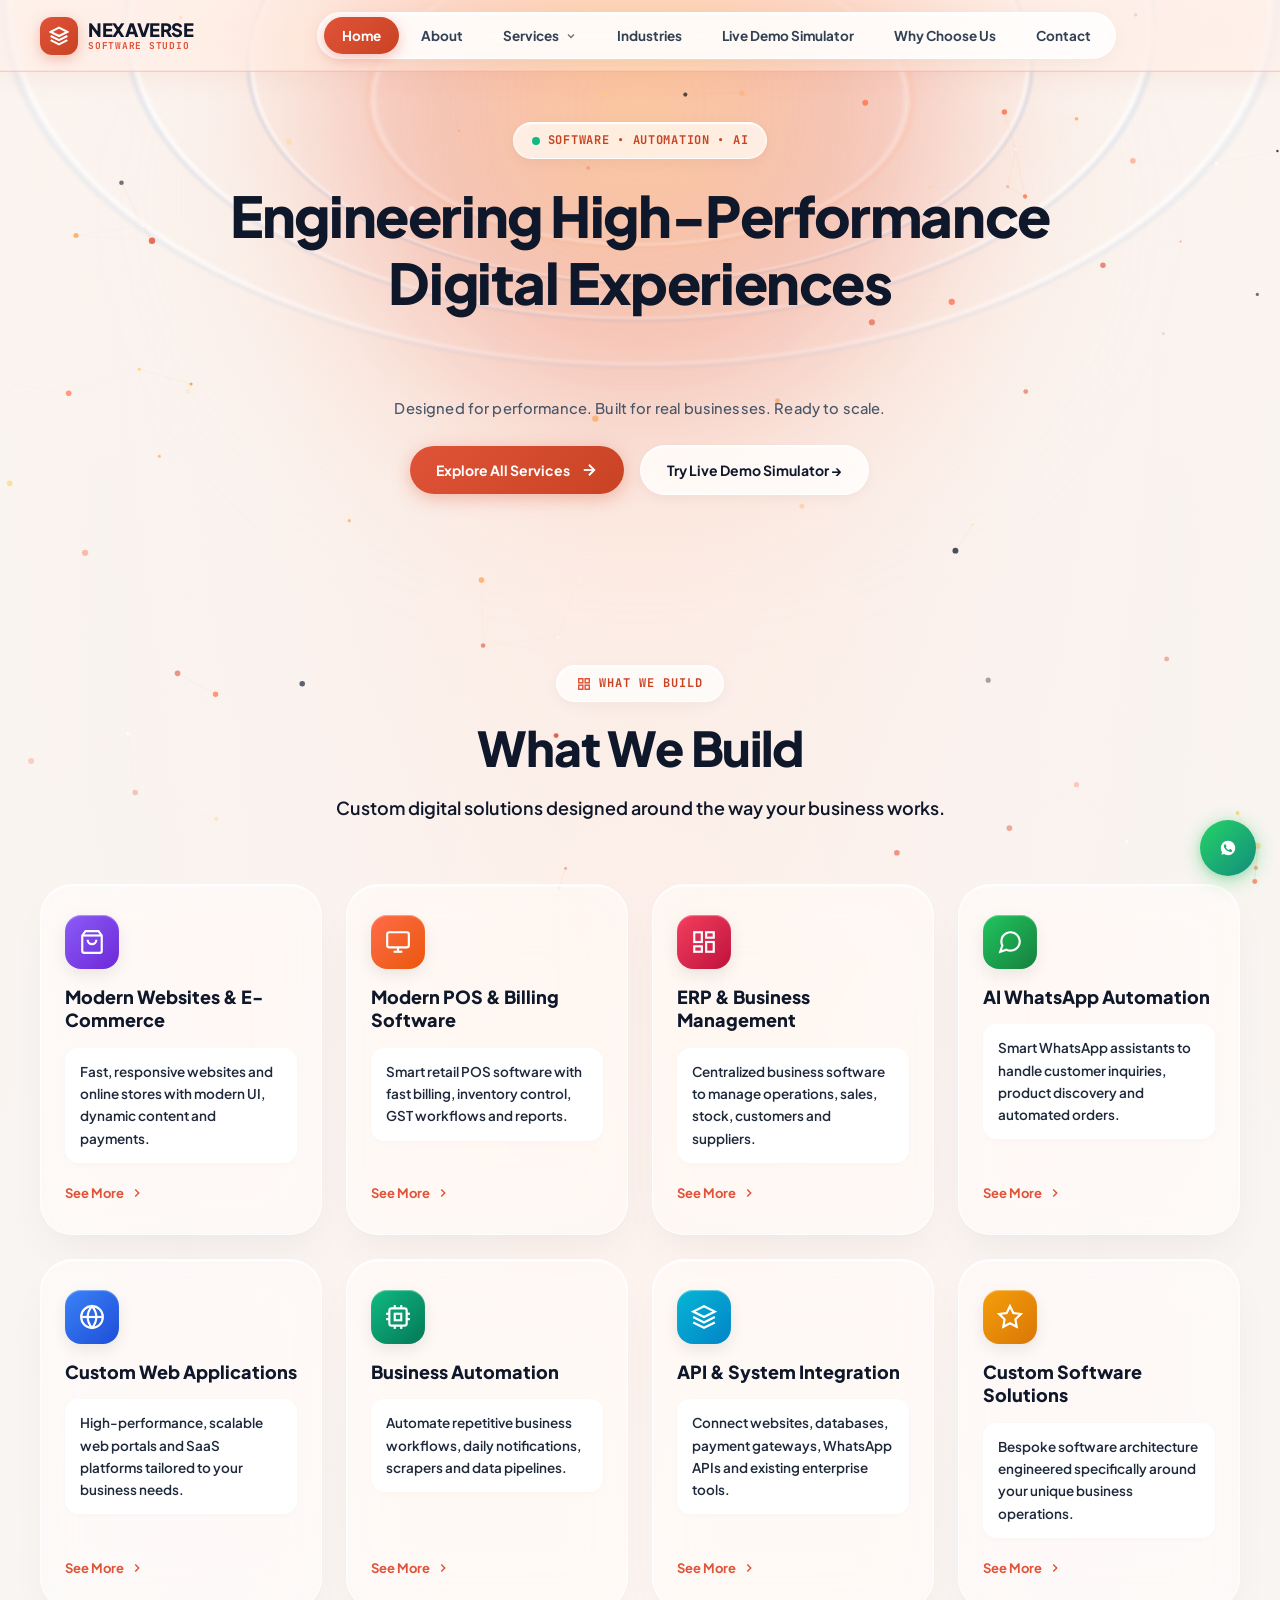
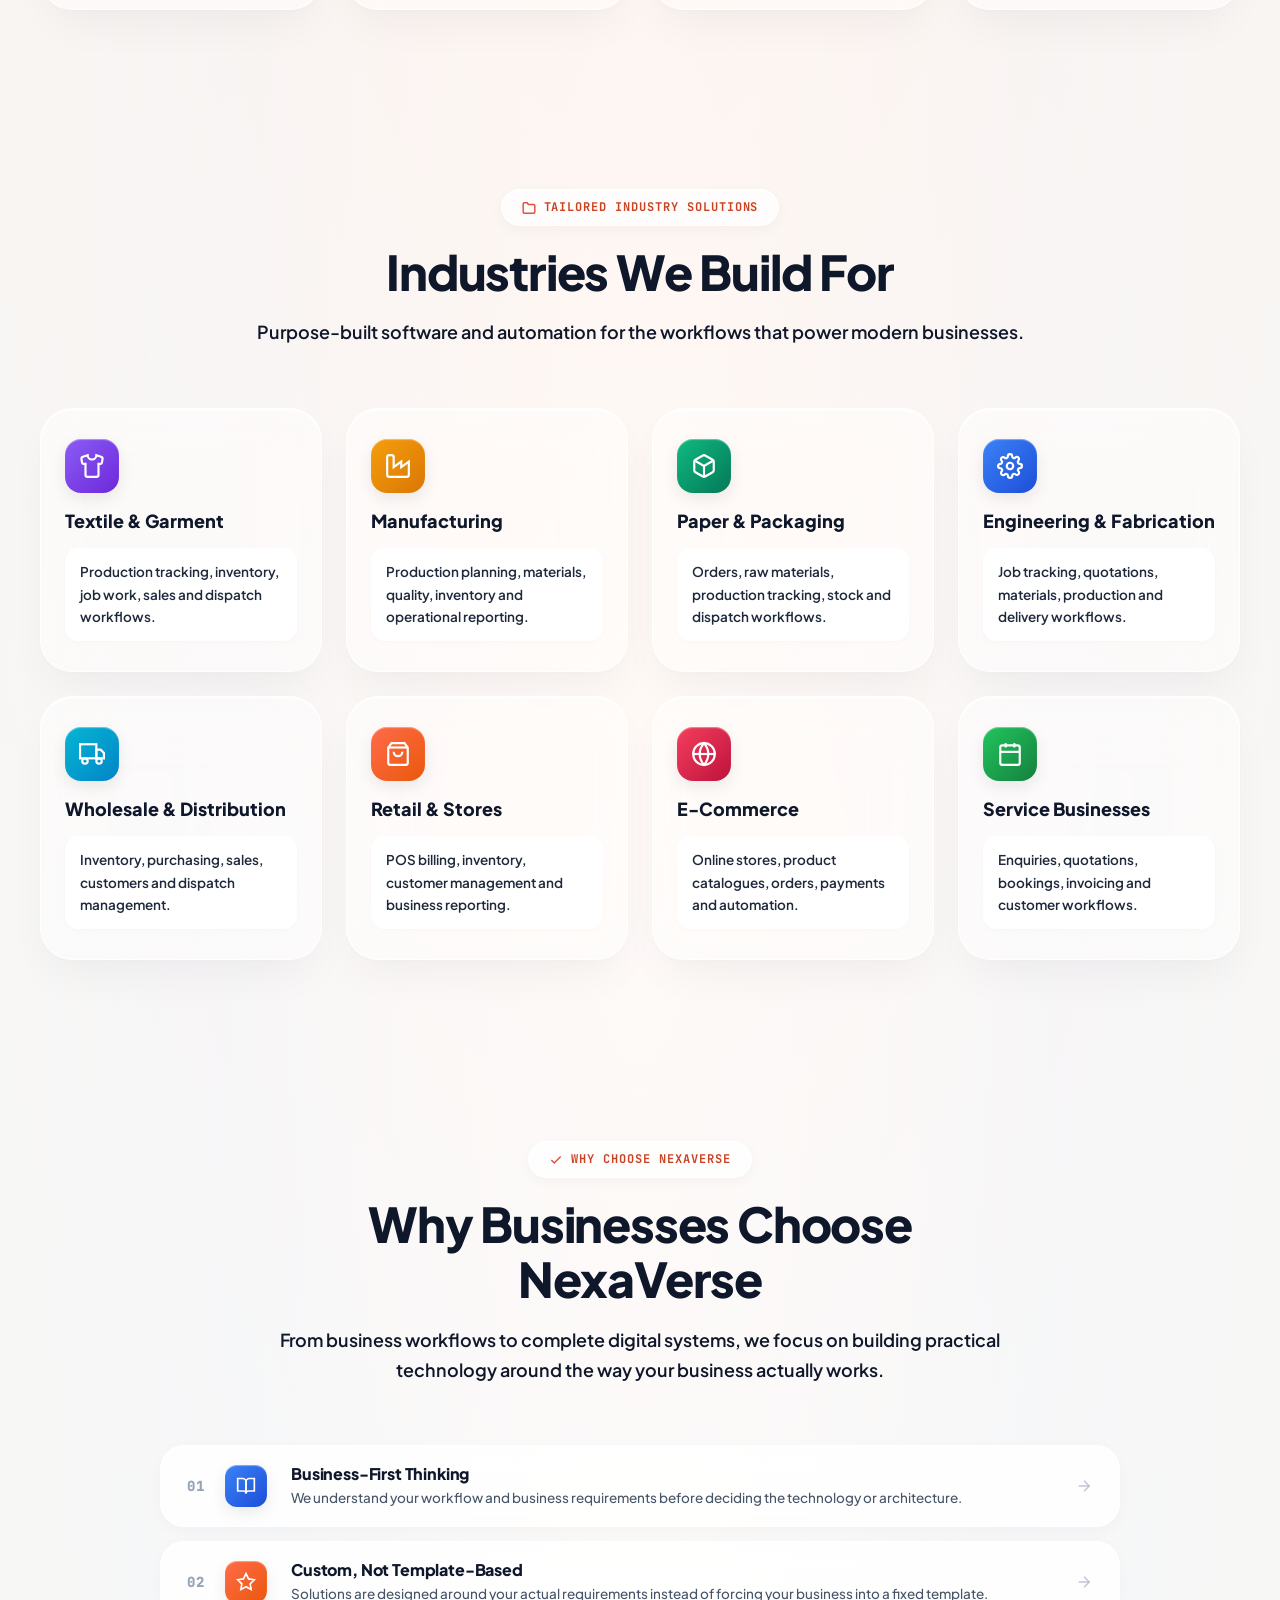
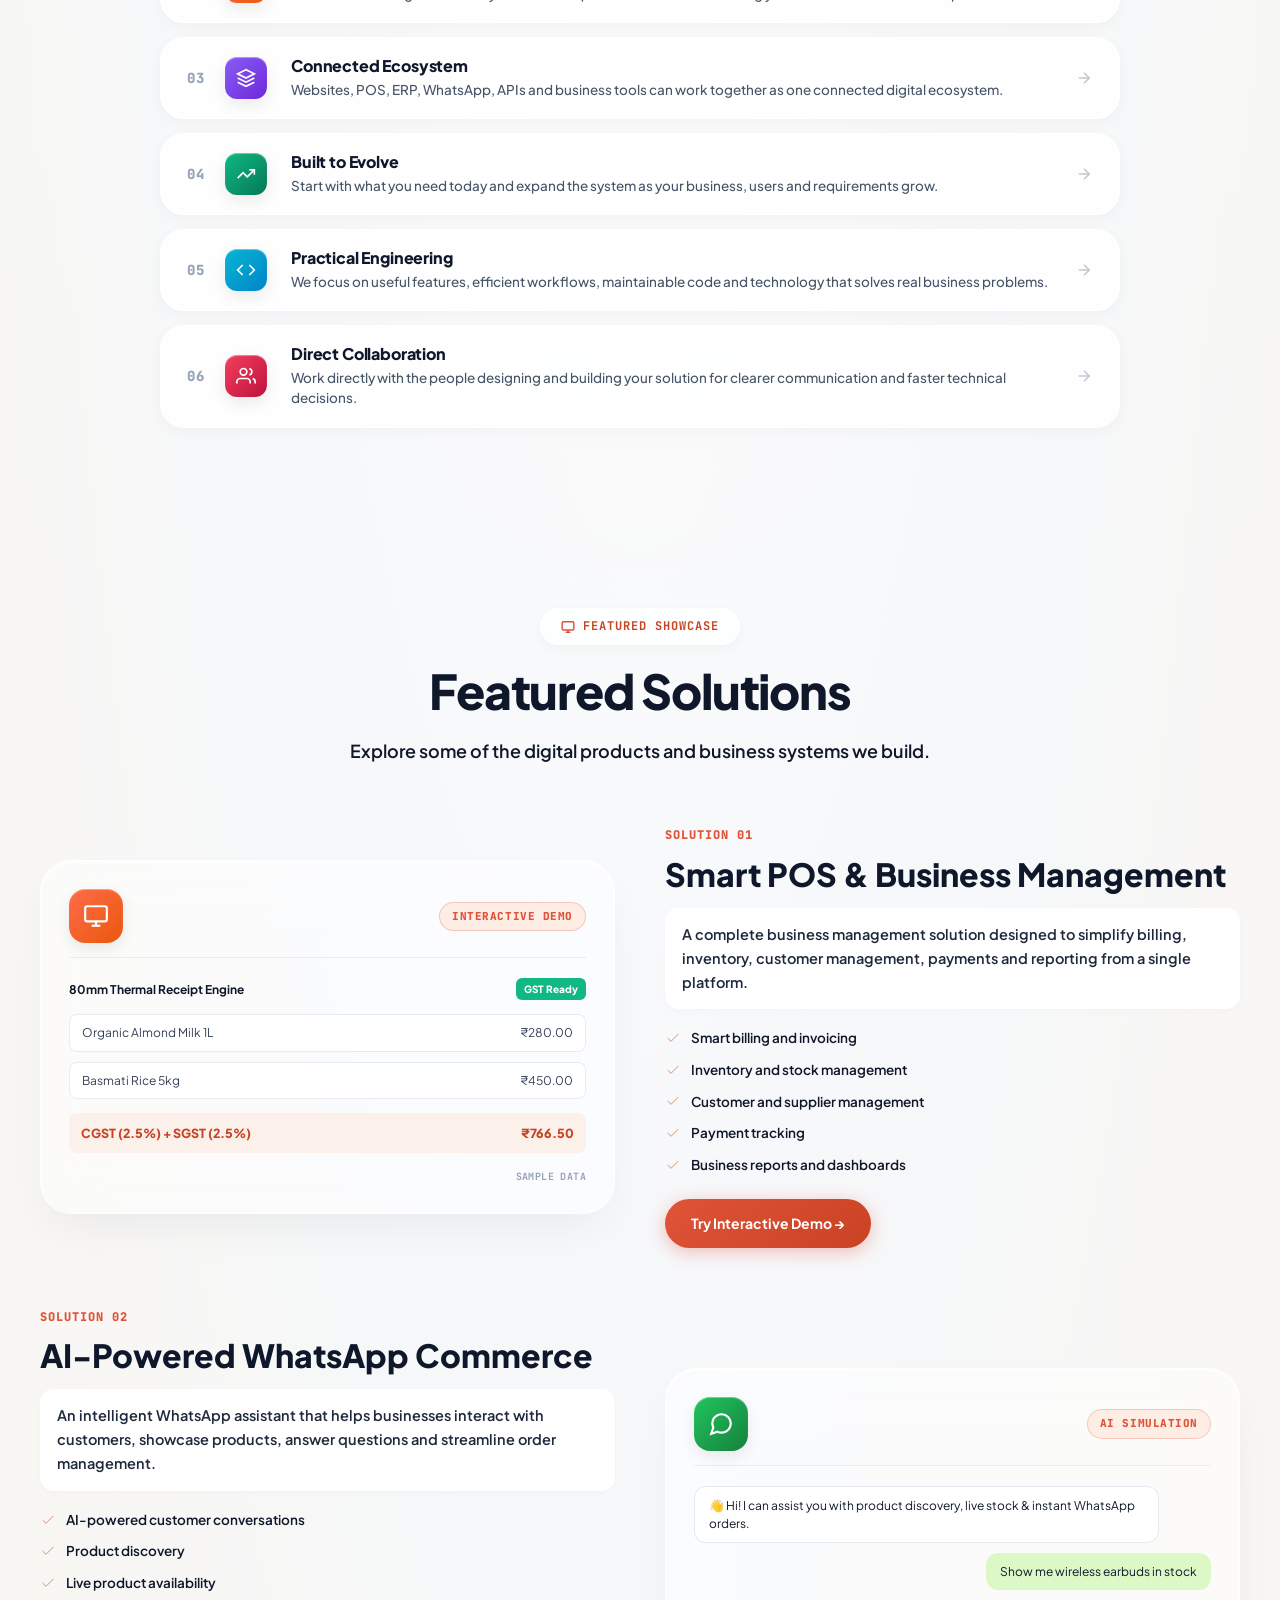
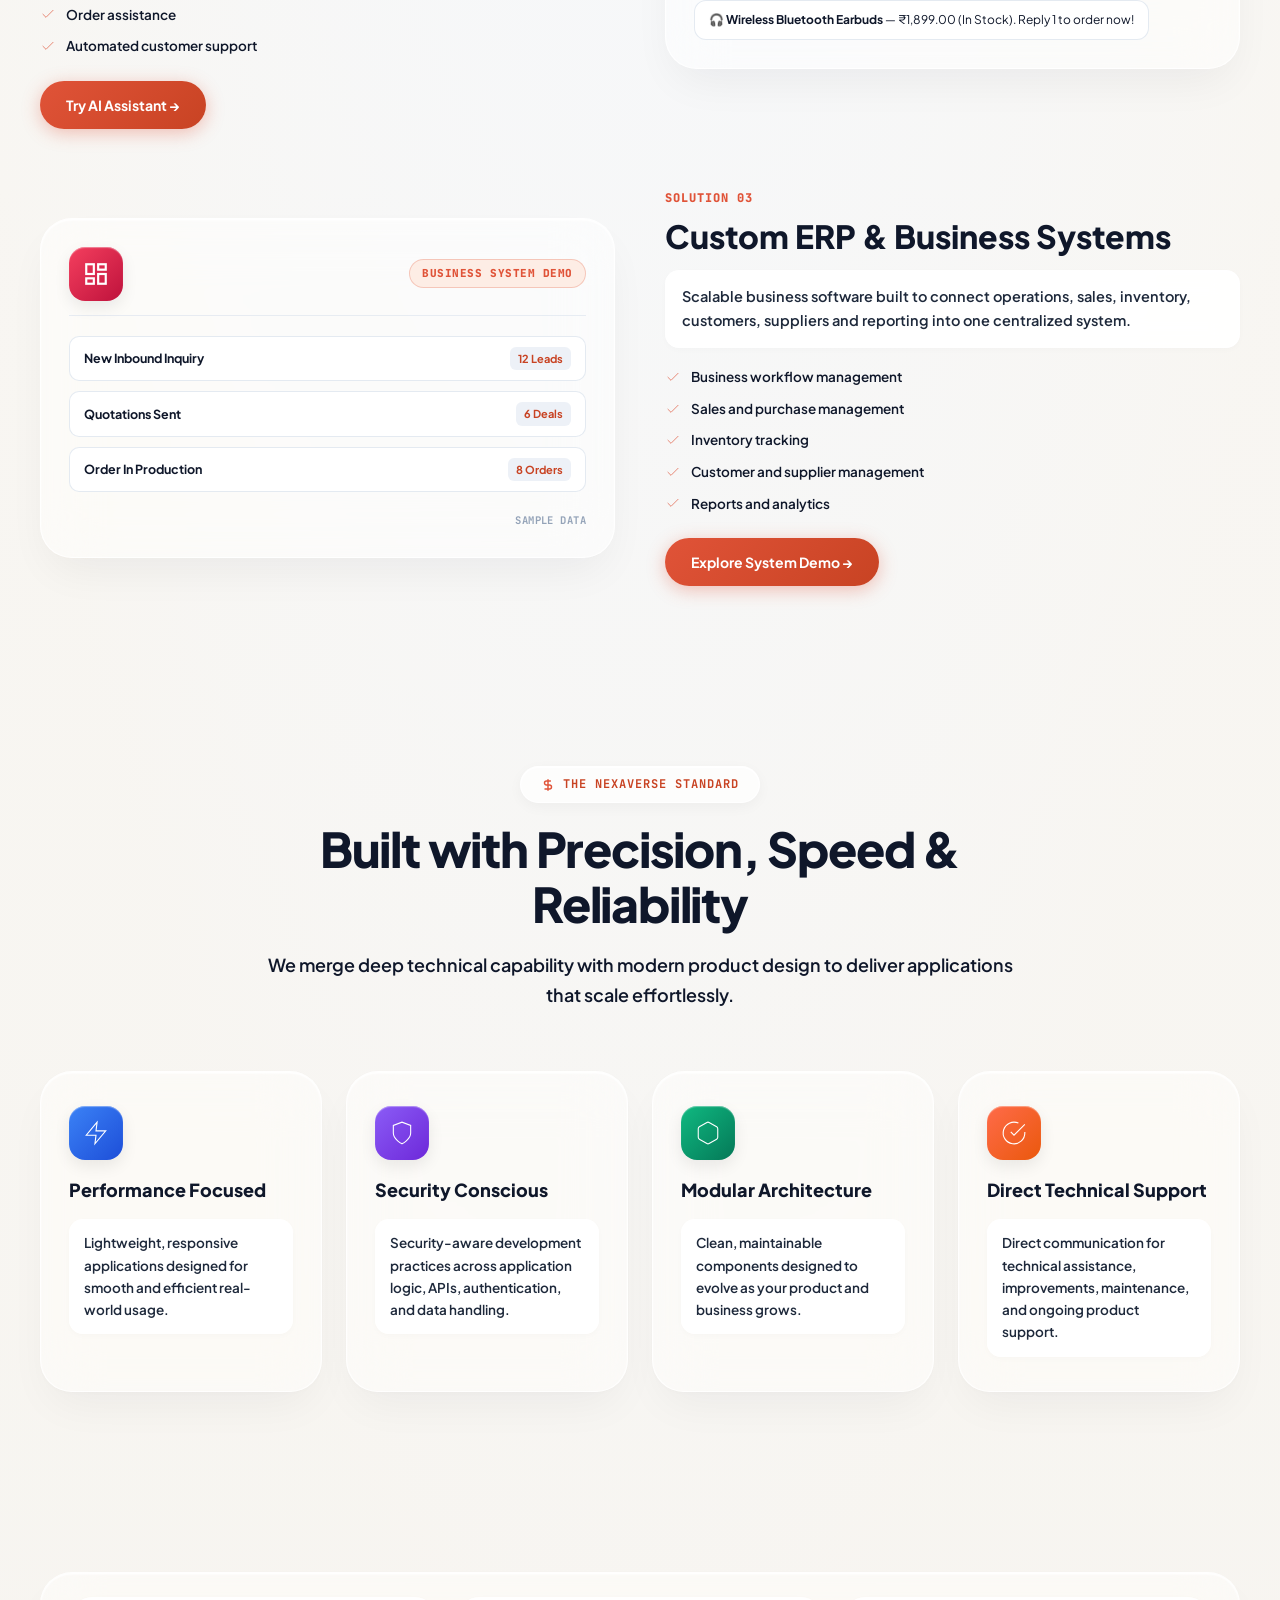
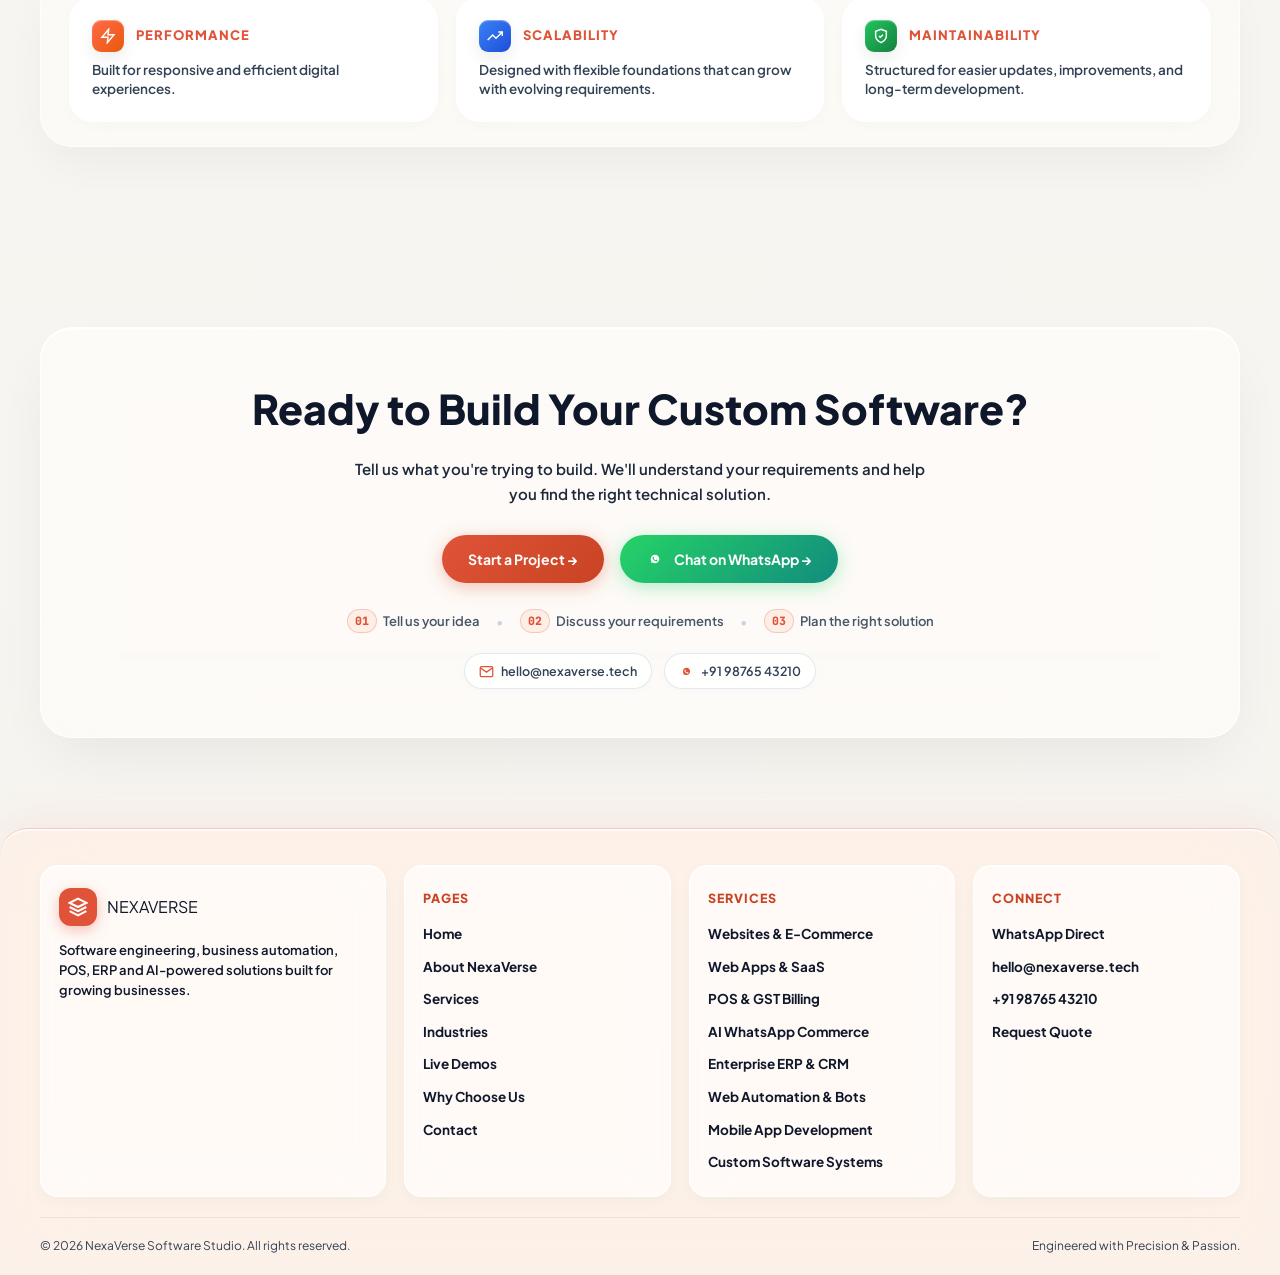
==== index.html @ 840179e8 "feat: update hero headline to static Engineering High-Performance Digital Experiences with rotating " ====
<!DOCTYPE html>
<html lang="en">
<head>
  <meta charset="UTF-8">
  <meta name="viewport" content="width=device-width, initial-scale=1.0, shrink-to-fit=no">
  <meta name="mobile-web-app-capable" content="yes">
  <meta name="apple-mobile-web-app-capable" content="yes">
  <meta name="theme-color" content="#FFF6F0">
  <title>NexaVerse Software Studio | Engineering Digital Experiences That Move Businesses Forward</title>
  <meta name="description" content="NexaVerse Software Studio builds high-performance modern websites, web applications, POS billing systems, e-commerce platforms, and intelligent business automations.">
  
  <!-- CSS Stylesheets -->
  <link rel="stylesheet" href="css/design-tokens.css">
  <link rel="stylesheet" href="css/style.css">
  <link rel="stylesheet" href="css/responsive.css">
  
  <link rel="preconnect" href="https://fonts.googleapis.com">
  <link rel="preconnect" href="https://fonts.gstatic.com" crossorigin>
</head>
<body>

  <!-- Ambient Horizon Orbit Rings & 3D Glowing Background -->
  <div class="site-bg-ambient" aria-hidden="true">
    <div class="bg-studio-rings"></div>
    <div class="bg-neural-glow-1"></div>
  </div>
  <canvas id="bg-canvas"></canvas>

  <!-- Navigation Bar -->
  <nav class="navbar" id="navbar">
    <div class="container navbar-container">
      <a href="index.html" class="brand-logo">
        <div class="logo-icon">
          <svg viewBox="0 0 24 24" fill="none" stroke="currentColor" stroke-width="2.5">
            <polygon points="12 2 2 7 12 12 22 7 12 2"></polygon>
            <polyline points="2 17 12 22 22 17"></polyline>
            <polyline points="2 12 12 17 22 12"></polyline>
          </svg>
        </div>
        <div class="brand-text-block">
          <span class="brand-name">NEXAVERSE</span>
          <span class="brand-tag">SOFTWARE STUDIO</span>
        </div>
      </a>

      <ul class="nav-menu" id="nav-menu">
        <li><a href="index.html" class="nav-link active">Home</a></li>
        <li><a href="about.html" class="nav-link">About</a></li>
        <li class="nav-item-dropdown">
          <a href="services.html" class="nav-link dropdown-toggle" id="servicesDropdown" aria-haspopup="true" aria-expanded="false">
            <span>Services</span>
            <svg class="dropdown-chevron" viewBox="0 0 24 24" fill="none" stroke="currentColor">
              <polyline points="6 9 12 15 18 9"></polyline>
            </svg>
          </a>
          <div class="nav-dropdown-menu" aria-labelledby="servicesDropdown">
            <div class="dropdown-menu-header">
              <span class="dropdown-header-title">
                <svg viewBox="0 0 24 24" fill="none" stroke="currentColor" stroke-width="2.5"><polygon points="12 2 15.09 8.26 22 9.27 17 14.14 18.18 21.02 12 17.77 5.82 21.02 7 14.14 2 9.27 8.91 8.26 12 2"></polygon></svg>
                Our Services &amp; Solutions
              </span>
              <a href="services.html" class="dropdown-view-all">View All &rarr;</a>
            </div>
            <div class="dropdown-grid">
              <a href="services.html#service-websites" class="dropdown-item">
                <div class="app-icon-squircle-sm app-icon-blue">
                  <svg viewBox="0 0 24 24" fill="none" stroke="currentColor"><circle cx="12" cy="12" r="10"/><line x1="2" y1="12" x2="22" y2="12"/><path d="M12 2a15.3 15.3 0 0 1 4 10 15.3 15.3 0 0 1-4 10 15.3 15.3 0 0 1-4-10 15.3 15.3 0 0 1 4-10z"/></svg>
                </div>
                <div class="dropdown-item-info">
                  <div class="dropdown-item-title">Websites &amp; E-Commerce</div>
                  <p class="dropdown-item-desc">High-speed websites &amp; online stores</p>
                </div>
              </a>

              <a href="services.html#service-saas" class="dropdown-item">
                <div class="app-icon-squircle-sm app-icon-purple">
                  <svg viewBox="0 0 24 24" fill="none" stroke="currentColor"><rect x="3" y="3" width="18" height="18" rx="2"/><path d="M3 9h18"/><path d="M9 21V9"/></svg>
                </div>
                <div class="dropdown-item-info">
                  <div class="dropdown-item-title">Web Apps &amp; SaaS</div>
                  <p class="dropdown-item-desc">Custom web portals &amp; dashboards</p>
                </div>
              </a>

              <a href="services.html#service-pos" class="dropdown-item">
                <div class="app-icon-squircle-sm app-icon-orange">
                  <svg viewBox="0 0 24 24" fill="none" stroke="currentColor"><rect x="2" y="3" width="20" height="14" rx="2"/><line x1="8" y1="21" x2="16" y2="21"/><line x1="12" y1="17" x2="12" y2="21"/></svg>
                </div>
                <div class="dropdown-item-info">
                  <div class="dropdown-item-title">POS &amp; GST Billing</div>
                  <p class="dropdown-item-desc">Retail POS, inventory &amp; billing engine</p>
                </div>
              </a>

              <a href="services.html#service-whatsapp" class="dropdown-item">
                <div class="app-icon-squircle-sm app-icon-green">
                  <svg viewBox="0 0 24 24" fill="none" stroke="currentColor" stroke-width="2"><path d="M21 11.5a8.38 8.38 0 0 1-.9 3.8 8.5 8.5 0 0 1-7.6 4.7 8.38 8.38 0 0 1-3.8-.9L3 21l1.9-5.7a8.38 8.38 0 0 1-.9-3.8 8.5 8.5 0 0 1 4.7-7.6 8.38 8.38 0 0 1 3.8-.9h.5a8.48 8.48 0 0 1 8 8v.5z"/></svg>
                </div>
                <div class="dropdown-item-info">
                  <div class="dropdown-item-title">AI WhatsApp Commerce</div>
                  <p class="dropdown-item-desc">Smart conversational sales &amp; AI support</p>
                </div>
              </a>

              <a href="services.html#service-erp" class="dropdown-item">
                <div class="app-icon-squircle-sm app-icon-rose">
                  <svg viewBox="0 0 24 24" fill="none" stroke="currentColor"><rect x="3" y="3" width="7" height="9"/><rect x="14" y="3" width="7" height="5"/><rect x="14" y="12" width="7" height="9"/><rect x="3" y="16" width="7" height="5"/></svg>
                </div>
                <div class="dropdown-item-info">
                  <div class="dropdown-item-title">Enterprise ERP &amp; CRM</div>
                  <p class="dropdown-item-desc">Centralized business management suites</p>
                </div>
              </a>

              <a href="services.html#service-automation" class="dropdown-item">
                <div class="app-icon-squircle-sm app-icon-emerald">
                  <svg viewBox="0 0 24 24" fill="none" stroke="currentColor"><rect x="4" y="4" width="16" height="16" rx="2"/><rect x="9" y="9" width="6" height="6"/><line x1="9" y1="1" x2="9" y2="4"/><line x1="15" y1="1" x2="15" y2="4"/><line x1="9" y1="20" x2="9" y2="23"/><line x1="15" y1="20" x2="15" y2="23"/><line x1="20" y1="9" x2="23" y2="9"/><line x1="20" y1="14" x2="23" y2="14"/><line x1="1" y1="9" x2="4" y2="9"/><line x1="1" y1="14" x2="4" y2="14"/></svg>
                </div>
                <div class="dropdown-item-info">
                  <div class="dropdown-item-title">Web Automation &amp; Bots</div>
                  <p class="dropdown-item-desc">Lead scrapers &amp; automated data pipelines</p>
                </div>
              </a>

              <a href="services.html#service-mobile" class="dropdown-item">
                <div class="app-icon-squircle-sm app-icon-cyan">
                  <svg viewBox="0 0 24 24" fill="none" stroke="currentColor"><rect x="5" y="2" width="14" height="20" rx="2" ry="2"/><line x1="12" y1="18" x2="12.01" y2="18"/></svg>
                </div>
                <div class="dropdown-item-info">
                  <div class="dropdown-item-title">Mobile App Development</div>
                  <p class="dropdown-item-desc">Native Android &amp; iOS cross-platform apps</p>
                </div>
              </a>

              <a href="services.html#service-custom-software-systems" class="dropdown-item">
                <div class="app-icon-squircle-sm app-icon-amber">
                  <svg viewBox="0 0 24 24" fill="none" stroke="currentColor"><polygon points="12 2 15.09 8.26 22 9.27 17 14.14 18.18 21.02 12 17.77 5.82 21.02 7 14.14 2 9.27 8.91 8.26 12 2"/></svg>
                </div>
                <div class="dropdown-item-info">
                  <div class="dropdown-item-title">Custom Software Systems</div>
                  <p class="dropdown-item-desc">Tailored architecture for unique workflows</p>
                </div>
              </a>
            </div>
            <div class="dropdown-menu-footer">
              <a href="contact.html" class="dropdown-footer-cta">
                <span>Looking for a custom solution?</span>
                <strong>Talk to Developer &rarr;</strong>
              </a>
            </div>
          </div>
        </li>
        <li><a href="industries.html" class="nav-link">Industries</a></li>
        <li><a href="simulators.html" class="nav-link">Live Demo Simulator</a></li>
        <li><a href="why-us.html" class="nav-link">Why Choose Us</a></li>
        <li><a href="contact.html" class="nav-link">Contact</a></li>
      </ul>

      <div class="nav-actions">
        <button class="nav-toggle" id="nav-toggle" aria-label="Toggle navigation">
          <svg width="24" height="24" viewBox="0 0 24 24" fill="none" stroke="currentColor" stroke-width="2">
            <line x1="3" y1="12" x2="21" y2="12"></line>
            <line x1="3" y1="6" x2="21" y2="6"></line>
            <line x1="3" y1="18" x2="21" y2="18"></line>
          </svg>
        </button>
      </div>
    </div>
  </nav>

  <!-- Hero Section (Home Overview) -->
  <header class="hero-section">
    <div class="container">
      <div class="hero-grid">
        <div class="hero-content">
          <div class="hero-badge">
            <span class="badge-pulse-dot"></span>
            <span>SOFTWARE • AUTOMATION • AI</span>
          </div>

          <h1 class="hero-title">
            Engineering High-Performance<br class="desktop-br"> Digital Experiences
          </h1>

          <div class="hero-rotating-wrapper" aria-live="polite">
            <span class="hero-rotating-phrase is-visible" id="hero-rotating-text">AI-Powered Automation</span>
          </div>

          <p class="hero-subtext">
            Designed for performance. Built for real businesses. Ready to scale.
          </p>

          <div class="hero-actions">
            <a href="services.html" class="btn btn-primary">
              Explore All Services
              <svg width="18" height="18" viewBox="0 0 24 24" fill="none" stroke="currentColor" stroke-width="2.5">
                <line x1="5" y1="12" x2="19" y2="12"></line>
                <polyline points="12 5 19 12 12 19"></polyline>
              </svg>
            </a>
            <a href="simulators.html" class="btn btn-secondary">
              Try Live Demo Simulator &rarr;
            </a>
          </div>
        </div>
      </div>
    </div>
  </header>

  <!-- What We Build Section -->
  <section class="section section-alt" id="what-we-build">
    <div class="container">
      <div class="section-header">
        <div class="section-badge">
          <svg width="14" height="14" viewBox="0 0 24 24" fill="none" stroke="currentColor" stroke-width="2.5"><rect x="3" y="3" width="7" height="7"></rect><rect x="14" y="3" width="7" height="7"></rect><rect x="14" y="14" width="7" height="7"></rect><rect x="3" y="14" width="7" height="7"></rect></svg>
          <span>WHAT WE BUILD</span>
        </div>
        <h2 class="section-title">What We Build</h2>
        <p class="section-subtitle">Custom digital solutions designed around the way your business works.</p>
      </div>

      <div class="what-we-build-grid" id="what-we-build-grid">
        <!-- Card 1: Modern Websites & E-Commerce -->
        <a href="services.html#service-websites" class="what-we-build-card tilt-card">
          <div class="app-icon-squircle app-icon-purple">
            <svg viewBox="0 0 24 24" fill="none" stroke="currentColor" stroke-width="2"><path d="M6 2L3 6v14a2 2 0 0 0 2 2h14a2 2 0 0 0 2-2V6l-3-4z"/><line x1="3" y1="6" x2="21" y2="6"/><path d="M16 10a4 4 0 0 1-8 0"/></svg>
          </div>
          <h3>Modern Websites & E-Commerce</h3>
          <p>Fast, responsive websites and online stores with modern UI, dynamic content and payments.</p>
          <div class="card-see-more">
            <span>See More</span>
            <svg width="14" height="14" viewBox="0 0 24 24" fill="none" stroke="currentColor" stroke-width="2.5"><polyline points="9 18 15 12 9 6"></polyline></svg>
          </div>
        </a>

        <!-- Card 2: Modern POS & Billing Software -->
        <a href="services.html#service-pos" class="what-we-build-card tilt-card">
          <div class="app-icon-squircle app-icon-orange">
            <svg viewBox="0 0 24 24" fill="none" stroke="currentColor" stroke-width="2"><rect x="2" y="3" width="20" height="14" rx="2"/><line x1="8" y1="21" x2="16" y2="21"/><line x1="12" y1="17" x2="12" y2="21"/></svg>
          </div>
          <h3>Modern POS & Billing Software</h3>
          <p>Smart retail POS software with fast billing, inventory control, GST workflows and reports.</p>
          <div class="card-see-more">
            <span>See More</span>
            <svg width="14" height="14" viewBox="0 0 24 24" fill="none" stroke="currentColor" stroke-width="2.5"><polyline points="9 18 15 12 9 6"></polyline></svg>
          </div>
        </a>

        <!-- Card 3: ERP & Business Management -->
        <a href="services.html#service-erp" class="what-we-build-card tilt-card">
          <div class="app-icon-squircle app-icon-rose">
            <svg viewBox="0 0 24 24" fill="none" stroke="currentColor" stroke-width="2"><rect x="3" y="3" width="7" height="9"/><rect x="14" y="3" width="7" height="5"/><rect x="14" y="12" width="7" height="9"/><rect x="3" y="16" width="7" height="5"/></svg>
          </div>
          <h3>ERP & Business Management</h3>
          <p>Centralized business software to manage operations, sales, stock, customers and suppliers.</p>
          <div class="card-see-more">
            <span>See More</span>
            <svg width="14" height="14" viewBox="0 0 24 24" fill="none" stroke="currentColor" stroke-width="2.5"><polyline points="9 18 15 12 9 6"></polyline></svg>
          </div>
        </a>

        <!-- Card 4: AI WhatsApp Automation -->
        <a href="services.html#service-whatsapp" class="what-we-build-card tilt-card">
          <div class="app-icon-squircle app-icon-green">
            <svg viewBox="0 0 24 24" fill="none" stroke="currentColor" stroke-width="2"><path d="M21 11.5a8.38 8.38 0 0 1-.9 3.8 8.5 8.5 0 0 1-7.6 4.7 8.38 8.38 0 0 1-3.8-.9L3 21l1.9-5.7a8.38 8.38 0 0 1-.9-3.8 8.5 8.5 0 0 1 4.7-7.6 8.38 8.38 0 0 1 3.8-.9h.5a8.48 8.48 0 0 1 8 8v.5z"/></svg>
          </div>
          <h3>AI WhatsApp Automation</h3>
          <p>Smart WhatsApp assistants to handle customer inquiries, product discovery and automated orders.</p>
          <div class="card-see-more">
            <span>See More</span>
            <svg width="14" height="14" viewBox="0 0 24 24" fill="none" stroke="currentColor" stroke-width="2.5"><polyline points="9 18 15 12 9 6"></polyline></svg>
          </div>
        </a>

        <!-- Card 5: Custom Web Applications -->
        <a href="services.html#service-saas" class="what-we-build-card tilt-card">
          <div class="app-icon-squircle app-icon-blue">
            <svg viewBox="0 0 24 24" fill="none" stroke="currentColor" stroke-width="2"><circle cx="12" cy="12" r="10"/><line x1="2" y1="12" x2="22" y2="12"/><path d="M12 2a15.3 15.3 0 0 1 4 10 15.3 15.3 0 0 1-4 10 15.3 15.3 0 0 1-4-10 15.3 15.3 0 0 1 4-10z"/></svg>
          </div>
          <h3>Custom Web Applications</h3>
          <p>High-performance, scalable web portals and SaaS platforms tailored to your business needs.</p>
          <div class="card-see-more">
            <span>See More</span>
            <svg width="14" height="14" viewBox="0 0 24 24" fill="none" stroke="currentColor" stroke-width="2.5"><polyline points="9 18 15 12 9 6"></polyline></svg>
          </div>
        </a>

        <!-- Card 6: Business Automation -->
        <a href="services.html#service-automation" class="what-we-build-card tilt-card">
          <div class="app-icon-squircle app-icon-emerald">
            <svg viewBox="0 0 24 24" fill="none" stroke="currentColor" stroke-width="2"><rect x="4" y="4" width="16" height="16" rx="2"/><rect x="9" y="9" width="6" height="6"/><line x1="9" y1="1" x2="9" y2="4"/><line x1="15" y1="1" x2="15" y2="4"/><line x1="9" y1="20" x2="9" y2="23"/><line x1="15" y1="20" x2="15" y2="23"/><line x1="20" y1="9" x2="23" y2="9"/><line x1="20" y1="14" x2="23" y2="14"/><line x1="1" y1="9" x2="4" y2="9"/><line x1="1" y1="14" x2="4" y2="14"/></svg>
          </div>
          <h3>Business Automation</h3>
          <p>Automate repetitive business workflows, daily notifications, scrapers and data pipelines.</p>
          <div class="card-see-more">
            <span>See More</span>
            <svg width="14" height="14" viewBox="0 0 24 24" fill="none" stroke="currentColor" stroke-width="2.5"><polyline points="9 18 15 12 9 6"></polyline></svg>
          </div>
        </a>

        <!-- Card 7: API & System Integration -->
        <a href="services.html#service-integrations" class="what-we-build-card tilt-card">
          <div class="app-icon-squircle app-icon-cyan">
            <svg viewBox="0 0 24 24" fill="none" stroke="currentColor" stroke-width="2"><polygon points="12 2 2 7 12 12 22 7 12 2"/><polyline points="2 17 12 22 22 17"/><polyline points="2 12 12 17 22 12"/></svg>
          </div>
          <h3>API & System Integration</h3>
          <p>Connect websites, databases, payment gateways, WhatsApp APIs and existing enterprise tools.</p>
          <div class="card-see-more">
            <span>See More</span>
            <svg width="14" height="14" viewBox="0 0 24 24" fill="none" stroke="currentColor" stroke-width="2.5"><polyline points="9 18 15 12 9 6"></polyline></svg>
          </div>
        </a>

        <!-- Card 8: Custom Software Solutions -->
        <a href="services.html#service-custom-software-systems" class="what-we-build-card tilt-card">
          <div class="app-icon-squircle app-icon-amber">
            <svg viewBox="0 0 24 24" fill="none" stroke="currentColor" stroke-width="2"><polygon points="12 2 15.09 8.26 22 9.27 17 14.14 18.18 21.02 12 17.77 5.82 21.02 7 14.14 2 9.27 8.91 8.26 12 2"/></svg>
          </div>
          <h3>Custom Software Solutions</h3>
          <p>Bespoke software architecture engineered specifically around your unique business operations.</p>
          <div class="card-see-more">
            <span>See More</span>
            <svg width="14" height="14" viewBox="0 0 24 24" fill="none" stroke="currentColor" stroke-width="2.5"><polyline points="9 18 15 12 9 6"></polyline></svg>
          </div>
        </a>
      </div>
    </div>
  </section>

  <!-- Solutions For Every Business Section -->
  <section class="section" id="solutions-for-every-business">
    <div class="container">
      <div class="section-header">
        <div class="section-badge">
          <svg width="14" height="14" viewBox="0 0 24 24" fill="none" stroke="currentColor" stroke-width="2.5"><path d="M22 19a2 2 0 0 1-2 2H4a2 2 0 0 1-2-2V5a2 2 0 0 1 2-2h5l2 3h9a2 2 0 0 1 2 2z"></path></svg>
          <span>TAILORED INDUSTRY SOLUTIONS</span>
        </div>
        <h2 class="section-title">Industries We Build For</h2>
        <p class="section-subtitle">Purpose-built software and automation for the workflows that power modern businesses.</p>
      </div>

      <div class="what-we-build-grid">
        <!-- Card 1: Textile & Garment -->
        <div class="what-we-build-card tilt-card">
          <div class="app-icon-squircle app-icon-purple">
            <svg viewBox="0 0 24 24" fill="none" stroke="currentColor" stroke-width="2"><path d="M20.38 3.46L16 2a4 4 0 0 1-8 0L3.62 3.46a2 2 0 0 0-1.34 2.23l.58 3.47a1 1 0 0 0 .99.84H6v10a2 2 0 0 0 2 2h8a2 2 0 0 0 2-2V10h2.15a1 1 0 0 0 .99-.84l.58-3.47a2 2 0 0 0-1.34-2.23z"/></svg>
          </div>
          <h3>Textile & Garment</h3>
          <p>Production tracking, inventory, job work, sales and dispatch workflows.</p>
        </div>

        <!-- Card 2: Manufacturing -->
        <div class="what-we-build-card tilt-card">
          <div class="app-icon-squircle app-icon-amber">
            <svg viewBox="0 0 24 24" fill="none" stroke="currentColor" stroke-width="2"><path d="M2 20a2 2 0 0 0 2 2h16a2 2 0 0 0 2-2V8l-7 5V8l-7 5V4a2 2 0 0 0-2-2H4a2 2 0 0 0-2 2z"/></svg>
          </div>
          <h3>Manufacturing</h3>
          <p>Production planning, materials, quality, inventory and operational reporting.</p>
        </div>

        <!-- Card 3: Paper & Packaging -->
        <div class="what-we-build-card tilt-card">
          <div class="app-icon-squircle app-icon-emerald">
            <svg viewBox="0 0 24 24" fill="none" stroke="currentColor" stroke-width="2"><path d="M21 16V8a2 2 0 0 0-1-1.73l-7-4a2 2 0 0 0-2 0l-7 4A2 2 0 0 0 3 8v8a2 2 0 0 0 1 1.73l7 4a2 2 0 0 0 2 0l7-4A2 2 0 0 0 21 16z"></path><polyline points="3.27 6.96 12 12.01 20.73 6.96"></polyline><line x1="12" y1="22.08" x2="12" y2="12"></line></svg>
          </div>
          <h3>Paper & Packaging</h3>
          <p>Orders, raw materials, production tracking, stock and dispatch workflows.</p>
        </div>

        <!-- Card 4: Engineering & Fabrication -->
        <div class="what-we-build-card tilt-card">
          <div class="app-icon-squircle app-icon-blue">
            <svg viewBox="0 0 24 24" fill="none" stroke="currentColor" stroke-width="2"><circle cx="12" cy="12" r="3"></circle><path d="M19.4 15a1.65 1.65 0 0 0 .33 1.82l.06.06a2 2 0 0 1 0 2.83 2 2 0 0 1-2.83 0l-.06-.06a1.65 1.65 0 0 0-1.82-.33 1.65 1.65 0 0 0-1 1.51V21a2 2 0 0 1-2 2 2 2 0 0 1-2-2v-.09A1.65 1.65 0 0 0 9 19.4a1.65 1.65 0 0 0-1.82.33l-.06.06a2 2 0 0 1-2.83 0 2 2 0 0 1 0-2.83l.06-.06a1.65 1.65 0 0 0 .33-1.82 1.65 1.65 0 0 0-1.51-1H3a2 2 0 0 1-2-2 2 2 0 0 1 2-2h.09A1.65 1.65 0 0 0 4.6 9a1.65 1.65 0 0 0-.33-1.82l-.06-.06a2 2 0 0 1 0-2.83 2 2 0 0 1 2.83 0l.06.06a1.65 1.65 0 0 0 1.82.33H9a1.65 1.65 0 0 0 1-1.51V3a2 2 0 0 1 2-2 2 2 0 0 1 2 2v.09a1.65 1.65 0 0 0 1 1.51 1.65 1.65 0 0 0 1.82-.33l.06-.06a2 2 0 0 1 2.83 0 2 2 0 0 1 0 2.83l-.06.06a1.65 1.65 0 0 0-.33 1.82V9a1.65 1.65 0 0 0 1.51 1H21a2 2 0 0 1 2 2 2 2 0 0 1-2 2h-.09a1.65 1.65 0 0 0-1.51 1z"></path></svg>
          </div>
          <h3>Engineering & Fabrication</h3>
          <p>Job tracking, quotations, materials, production and delivery workflows.</p>
        </div>

        <!-- Card 5: Wholesale & Distribution -->
        <div class="what-we-build-card tilt-card">
          <div class="app-icon-squircle app-icon-cyan">
            <svg viewBox="0 0 24 24" fill="none" stroke="currentColor" stroke-width="2"><rect x="1" y="3" width="15" height="13"></rect><polygon points="16 8 20 8 23 11 23 16 16 16 16 8"></polygon><circle cx="5.5" cy="18.5" r="2.5"></circle><circle cx="18.5" cy="18.5" r="2.5"></circle></svg>
          </div>
          <h3>Wholesale & Distribution</h3>
          <p>Inventory, purchasing, sales, customers and dispatch management.</p>
        </div>

        <!-- Card 6: Retail & Stores -->
        <div class="what-we-build-card tilt-card">
          <div class="app-icon-squircle app-icon-orange">
            <svg viewBox="0 0 24 24" fill="none" stroke="currentColor" stroke-width="2"><path d="M6 2L3 6v14a2 2 0 0 0 2 2h14a2 2 0 0 0 2-2V6l-3-4z"/><line x1="3" y1="6" x2="21" y2="6"/><path d="M16 10a4 4 0 0 1-8 0"/></svg>
          </div>
          <h3>Retail & Stores</h3>
          <p>POS billing, inventory, customer management and business reporting.</p>
        </div>

        <!-- Card 7: E-Commerce -->
        <div class="what-we-build-card tilt-card">
          <div class="app-icon-squircle app-icon-rose">
            <svg viewBox="0 0 24 24" fill="none" stroke="currentColor" stroke-width="2"><circle cx="12" cy="12" r="10"/><line x1="2" y1="12" x2="22" y2="12"/><path d="M12 2a15.3 15.3 0 0 1 4 10 15.3 15.3 0 0 1-4 10 15.3 15.3 0 0 1-4-10 15.3 15.3 0 0 1 4-10z"/></svg>
          </div>
          <h3>E-Commerce</h3>
          <p>Online stores, product catalogues, orders, payments and automation.</p>
        </div>

        <!-- Card 8: Service Businesses -->
        <div class="what-we-build-card tilt-card">
          <div class="app-icon-squircle app-icon-green">
            <svg viewBox="0 0 24 24" fill="none" stroke="currentColor" stroke-width="2"><rect x="3" y="4" width="18" height="18" rx="2" ry="2"/><line x1="16" y1="2" x2="16" y2="6"/><line x1="8" y1="2" x2="8" y2="6"/><line x1="3" y1="10" x2="21" y2="10"/></svg>
          </div>
          <h3>Service Businesses</h3>
          <p>Enquiries, quotations, bookings, invoicing and customer workflows.</p>
        </div>
      </div>
    </div>
  </section>

  <!-- Why Businesses Choose NexaVerse Section -->
  <section class="section section-alt" id="why-choose-nexaverse">
    <div class="container">
      <div class="section-header">
        <div class="section-badge">
          <svg width="14" height="14" viewBox="0 0 24 24" fill="none" stroke="currentColor" stroke-width="2.5"><polyline points="20 6 9 17 4 12"></polyline></svg>
          <span>WHY CHOOSE NEXAVERSE</span>
        </div>
        <h2 class="section-title">Why Businesses Choose NexaVerse</h2>
        <p class="section-subtitle">From business workflows to complete digital systems, we focus on building practical technology around the way your business actually works.</p>
      </div>

      <div class="why-choose-cards-stack">
        <!-- 01 — Business-First Thinking -->
        <div class="why-choose-row-card">
          <div class="why-choose-card-left">
            <span class="why-choose-card-num">01</span>
            <div class="why-choose-card-icon app-icon-squircle app-icon-blue">
              <svg viewBox="0 0 24 24" fill="none" stroke="currentColor" stroke-width="2"><path d="M2 3h6a4 4 0 0 1 4 4v14a3 3 0 0 0-3-3H2z"></path><path d="M22 3h-6a4 4 0 0 0-4 4v14a3 3 0 0 1 3-3h7z"></path></svg>
            </div>
          </div>
          <div class="why-choose-card-body">
            <h3>Business-First Thinking</h3>
            <p>We understand your workflow and business requirements before deciding the technology or architecture.</p>
          </div>
          <div class="why-choose-card-arrow" aria-hidden="true">
            <svg width="18" height="18" viewBox="0 0 24 24" fill="none" stroke="currentColor" stroke-width="2"><line x1="5" y1="12" x2="19" y2="12"></line><polyline points="12 5 19 12 12 19"></polyline></svg>
          </div>
        </div>

        <!-- 02 — Custom, Not Template-Based -->
        <div class="why-choose-row-card">
          <div class="why-choose-card-left">
            <span class="why-choose-card-num">02</span>
            <div class="why-choose-card-icon app-icon-squircle app-icon-orange">
              <svg viewBox="0 0 24 24" fill="none" stroke="currentColor" stroke-width="2"><polygon points="12 2 15.09 8.26 22 9.27 17 14.14 18.18 21.02 12 17.77 5.82 21.02 7 14.14 2 9.27 8.91 8.26 12 2"></polygon></svg>
            </div>
          </div>
          <div class="why-choose-card-body">
            <h3>Custom, Not Template-Based</h3>
            <p>Solutions are designed around your actual requirements instead of forcing your business into a fixed template.</p>
          </div>
          <div class="why-choose-card-arrow" aria-hidden="true">
            <svg width="18" height="18" viewBox="0 0 24 24" fill="none" stroke="currentColor" stroke-width="2"><line x1="5" y1="12" x2="19" y2="12"></line><polyline points="12 5 19 12 12 19"></polyline></svg>
          </div>
        </div>

        <!-- 03 — Connected Ecosystem -->
        <div class="why-choose-row-card">
          <div class="why-choose-card-left">
            <span class="why-choose-card-num">03</span>
            <div class="why-choose-card-icon app-icon-squircle app-icon-purple">
              <svg viewBox="0 0 24 24" fill="none" stroke="currentColor" stroke-width="2"><polygon points="12 2 2 7 12 12 22 7 12 2"></polygon><polyline points="2 17 12 22 22 17"></polyline><polyline points="2 12 12 17 22 12"></polyline></svg>
            </div>
          </div>
          <div class="why-choose-card-body">
            <h3>Connected Ecosystem</h3>
            <p>Websites, POS, ERP, WhatsApp, APIs and business tools can work together as one connected digital ecosystem.</p>
          </div>
          <div class="why-choose-card-arrow" aria-hidden="true">
            <svg width="18" height="18" viewBox="0 0 24 24" fill="none" stroke="currentColor" stroke-width="2"><line x1="5" y1="12" x2="19" y2="12"></line><polyline points="12 5 19 12 12 19"></polyline></svg>
          </div>
        </div>

        <!-- 04 — Built to Evolve -->
        <div class="why-choose-row-card">
          <div class="why-choose-card-left">
            <span class="why-choose-card-num">04</span>
            <div class="why-choose-card-icon app-icon-squircle app-icon-emerald">
              <svg viewBox="0 0 24 24" fill="none" stroke="currentColor" stroke-width="2"><polyline points="22 7 13.5 15.5 8.5 10.5 2 17"></polyline><polyline points="16 7 22 7 22 13"></polyline></svg>
            </div>
          </div>
          <div class="why-choose-card-body">
            <h3>Built to Evolve</h3>
            <p>Start with what you need today and expand the system as your business, users and requirements grow.</p>
          </div>
          <div class="why-choose-card-arrow" aria-hidden="true">
            <svg width="18" height="18" viewBox="0 0 24 24" fill="none" stroke="currentColor" stroke-width="2"><line x1="5" y1="12" x2="19" y2="12"></line><polyline points="12 5 19 12 12 19"></polyline></svg>
          </div>
        </div>

        <!-- 05 — Practical Engineering -->
        <div class="why-choose-row-card">
          <div class="why-choose-card-left">
            <span class="why-choose-card-num">05</span>
            <div class="why-choose-card-icon app-icon-squircle app-icon-cyan">
              <svg viewBox="0 0 24 24" fill="none" stroke="currentColor" stroke-width="2"><polyline points="16 18 22 12 16 6"></polyline><polyline points="8 6 2 12 8 18"></polyline></svg>
            </div>
          </div>
          <div class="why-choose-card-body">
            <h3>Practical Engineering</h3>
            <p>We focus on useful features, efficient workflows, maintainable code and technology that solves real business problems.</p>
          </div>
          <div class="why-choose-card-arrow" aria-hidden="true">
            <svg width="18" height="18" viewBox="0 0 24 24" fill="none" stroke="currentColor" stroke-width="2"><line x1="5" y1="12" x2="19" y2="12"></line><polyline points="12 5 19 12 12 19"></polyline></svg>
          </div>
        </div>

        <!-- 06 — Direct Collaboration -->
        <div class="why-choose-row-card">
          <div class="why-choose-card-left">
            <span class="why-choose-card-num">06</span>
            <div class="why-choose-card-icon app-icon-squircle app-icon-rose">
              <svg viewBox="0 0 24 24" fill="none" stroke="currentColor" stroke-width="2"><path d="M17 21v-2a4 4 0 0 0-4-4H5a4 4 0 0 0-4 4v2"></path><circle cx="9" cy="7" r="4"></circle><path d="M23 21v-2a4 4 0 0 0-3-3.87"></path><path d="M16 3.13a4 4 0 0 1 0 7.75"></path></svg>
            </div>
          </div>
          <div class="why-choose-card-body">
            <h3>Direct Collaboration</h3>
            <p>Work directly with the people designing and building your solution for clearer communication and faster technical decisions.</p>
          </div>
          <div class="why-choose-card-arrow" aria-hidden="true">
            <svg width="18" height="18" viewBox="0 0 24 24" fill="none" stroke="currentColor" stroke-width="2"><line x1="5" y1="12" x2="19" y2="12"></line><polyline points="12 5 19 12 12 19"></polyline></svg>
          </div>
        </div>
      </div>
    </div>
  </section>

  <!-- Featured Solutions Showcase Section -->
  <section class="section" id="featured-solutions">
    <div class="container">
      <div class="section-header">
        <div class="section-badge">
          <svg width="14" height="14" viewBox="0 0 24 24" fill="none" stroke="currentColor" stroke-width="2.5"><rect x="2" y="3" width="20" height="14" rx="2"/><line x1="8" y1="21" x2="16" y2="21"/><line x1="12" y1="17" x2="12" y2="21"/></svg>
          <span>FEATURED SHOWCASE</span>
        </div>
        <h2 class="section-title">Featured Solutions</h2>
        <p class="section-subtitle">Explore some of the digital products and business systems we build.</p>
      </div>

      <div class="showcase-container">
        <!-- Solution 01: Smart POS & Business Management (Image Left / Content Right) -->
        <div class="showcase-row">
          <div class="showcase-visual">
            <div class="showcase-glass-card">
              <div class="showcase-card-header">
                <div class="app-icon-squircle app-icon-orange">
                  <svg viewBox="0 0 24 24" fill="none" stroke="currentColor" stroke-width="2"><rect x="2" y="3" width="20" height="14" rx="2"/><line x1="8" y1="21" x2="16" y2="21"/><line x1="12" y1="17" x2="12" y2="21"/></svg>
                </div>
                <div class="showcase-tag">INTERACTIVE DEMO</div>
              </div>
              <div class="showcase-mini-preview">
                <div class="mini-pos-head">
                  <span>80mm Thermal Receipt Engine</span>
                  <span class="badge-active">GST Ready</span>
                </div>
                <div class="mini-pos-item"><span>Organic Almond Milk 1L</span><span>₹280.00</span></div>
                <div class="mini-pos-item"><span>Basmati Rice 5kg</span><span>₹450.00</span></div>
                <div class="mini-pos-total"><span>CGST (2.5%) + SGST (2.5%)</span><span>₹766.50</span></div>
                <div style="font-size:10px;color:#94A3B8;font-family:var(--font-mono);font-weight:700;letter-spacing:0.04em;text-align:right;margin-top:6px;">SAMPLE DATA</div>
              </div>
            </div>
          </div>

          <div class="showcase-content">
            <span class="showcase-num">SOLUTION 01</span>
            <h3 class="showcase-title">Smart POS & Business Management</h3>
            <p class="showcase-desc">A complete business management solution designed to simplify billing, inventory, customer management, payments and reporting from a single platform.</p>
            <ul class="showcase-features">
              <li><svg viewBox="0 0 24 24" fill="none" stroke="currentColor"><polyline points="20 6 9 17 4 12"></polyline></svg> Smart billing and invoicing</li>
              <li><svg viewBox="0 0 24 24" fill="none" stroke="currentColor"><polyline points="20 6 9 17 4 12"></polyline></svg> Inventory and stock management</li>
              <li><svg viewBox="0 0 24 24" fill="none" stroke="currentColor"><polyline points="20 6 9 17 4 12"></polyline></svg> Customer and supplier management</li>
              <li><svg viewBox="0 0 24 24" fill="none" stroke="currentColor"><polyline points="20 6 9 17 4 12"></polyline></svg> Payment tracking</li>
              <li><svg viewBox="0 0 24 24" fill="none" stroke="currentColor"><polyline points="20 6 9 17 4 12"></polyline></svg> Business reports and dashboards</li>
            </ul>
            <a href="simulators.html" class="btn btn-primary">Try Interactive Demo &rarr;</a>
          </div>
        </div>

        <!-- Solution 02: AI-Powered WhatsApp Commerce (Content Left / Image Right) -->
        <div class="showcase-row reverse">
          <div class="showcase-content">
            <span class="showcase-num">SOLUTION 02</span>
            <h3 class="showcase-title">AI-Powered WhatsApp Commerce</h3>
            <p class="showcase-desc">An intelligent WhatsApp assistant that helps businesses interact with customers, showcase products, answer questions and streamline order management.</p>
            <ul class="showcase-features">
              <li><svg viewBox="0 0 24 24" fill="none" stroke="currentColor"><polyline points="20 6 9 17 4 12"></polyline></svg> AI-powered customer conversations</li>
              <li><svg viewBox="0 0 24 24" fill="none" stroke="currentColor"><polyline points="20 6 9 17 4 12"></polyline></svg> Product discovery</li>
              <li><svg viewBox="0 0 24 24" fill="none" stroke="currentColor"><polyline points="20 6 9 17 4 12"></polyline></svg> Live product availability</li>
              <li><svg viewBox="0 0 24 24" fill="none" stroke="currentColor"><polyline points="20 6 9 17 4 12"></polyline></svg> Order assistance</li>
              <li><svg viewBox="0 0 24 24" fill="none" stroke="currentColor"><polyline points="20 6 9 17 4 12"></polyline></svg> Automated customer support</li>
            </ul>
            <a href="simulators.html" class="btn btn-primary">Try AI Assistant &rarr;</a>
          </div>

          <div class="showcase-visual">
            <div class="showcase-glass-card">
              <div class="showcase-card-header">
                <div class="app-icon-squircle app-icon-green">
                  <svg viewBox="0 0 24 24" fill="none" stroke="currentColor" stroke-width="2"><path d="M21 11.5a8.38 8.38 0 0 1-.9 3.8 8.5 8.5 0 0 1-7.6 4.7 8.38 8.38 0 0 1-3.8-.9L3 21l1.9-5.7a8.38 8.38 0 0 1-.9-3.8 8.5 8.5 0 0 1 4.7-7.6 8.38 8.38 0 0 1 3.8-.9h.5a8.48 8.48 0 0 1 8 8v.5z"/></svg>
                </div>
                <div class="showcase-tag">AI SIMULATION</div>
              </div>
              <div class="showcase-mini-preview">
                <div class="mini-wa-bubble bot">👋 Hi! I can assist you with product discovery, live stock & instant WhatsApp orders.</div>
                <div class="mini-wa-bubble user">Show me wireless earbuds in stock</div>
                <div class="mini-wa-bubble bot">🎧 <strong>Wireless Bluetooth Earbuds</strong> — ₹1,899.00 (In Stock). Reply 1 to order now!</div>
              </div>
            </div>
          </div>
        </div>

        <!-- Solution 03: Custom ERP & Business Systems (Image Left / Content Right) -->
        <div class="showcase-row">
          <div class="showcase-visual">
            <div class="showcase-glass-card">
              <div class="showcase-card-header">
                <div class="app-icon-squircle app-icon-rose">
                  <svg viewBox="0 0 24 24" fill="none" stroke="currentColor" stroke-width="2"><rect x="3" y="3" width="7" height="9"/><rect x="14" y="3" width="7" height="5"/><rect x="14" y="12" width="7" height="9"/><rect x="3" y="16" width="7" height="5"/></svg>
                </div>
                <div class="showcase-tag">BUSINESS SYSTEM DEMO</div>
              </div>
              <div class="showcase-mini-preview">
                <div class="mini-erp-stage"><span>New Inbound Inquiry</span><span class="count-pill">12 Leads</span></div>
                <div class="mini-erp-stage"><span>Quotations Sent</span><span class="count-pill">6 Deals</span></div>
                <div class="mini-erp-stage"><span>Order In Production</span><span class="count-pill">8 Orders</span></div>
                <div style="font-size:10.5px;color:#94A3B8;font-family:var(--font-mono);font-weight:700;letter-spacing:0.04em;text-align:right;margin-top:10px;">SAMPLE DATA</div>
              </div>
            </div>
          </div>

          <div class="showcase-content">
            <span class="showcase-num">SOLUTION 03</span>
            <h3 class="showcase-title">Custom ERP & Business Systems</h3>
            <p class="showcase-desc">Scalable business software built to connect operations, sales, inventory, customers, suppliers and reporting into one centralized system.</p>
            <ul class="showcase-features">
              <li><svg viewBox="0 0 24 24" fill="none" stroke="currentColor"><polyline points="20 6 9 17 4 12"></polyline></svg> Business workflow management</li>
              <li><svg viewBox="0 0 24 24" fill="none" stroke="currentColor"><polyline points="20 6 9 17 4 12"></polyline></svg> Sales and purchase management</li>
              <li><svg viewBox="0 0 24 24" fill="none" stroke="currentColor"><polyline points="20 6 9 17 4 12"></polyline></svg> Inventory tracking</li>
              <li><svg viewBox="0 0 24 24" fill="none" stroke="currentColor"><polyline points="20 6 9 17 4 12"></polyline></svg> Customer and supplier management</li>
              <li><svg viewBox="0 0 24 24" fill="none" stroke="currentColor"><polyline points="20 6 9 17 4 12"></polyline></svg> Reports and analytics</li>
            </ul>
            <a href="simulators.html" class="btn btn-primary">Explore System Demo &rarr;</a>
          </div>
        </div>
      </div>
    </div>
  </section>

  <!-- Core Value Pillars Section -->
  <section class="section section-alt">
    <div class="container">
      <div class="section-header">
        <div class="section-badge">
          <svg width="14" height="14" viewBox="0 0 24 24" fill="none" stroke="currentColor" stroke-width="2.5"><path d="M12 2v20M17 5H9.5a3.5 3.5 0 0 0 0 7h5a3.5 3.5 0 0 1 0 7H6"/></svg>
          <span>THE NEXAVERSE STANDARD</span>
        </div>
        <h2 class="section-title">Built with Precision, Speed &amp; Reliability</h2>
        <p class="section-subtitle">We merge deep technical capability with modern product design to deliver applications that scale effortlessly.</p>
      </div>

      <div class="pillars-grid">
        <!-- Card 1: Performance Focused -->
        <div class="pillar-card tilt-card">
          <div class="app-icon-squircle app-icon-blue">
            <svg viewBox="0 0 24 24" fill="none" stroke="currentColor"><polygon points="13 2 3 14 12 14 11 22 21 10 12 10 13 2"></polygon></svg>
          </div>
          <h3>Performance Focused</h3>
          <p>Lightweight, responsive applications designed for smooth and efficient real-world usage.</p>
        </div>

        <!-- Card 2: Security Conscious -->
        <div class="pillar-card tilt-card">
          <div class="app-icon-squircle app-icon-purple">
            <svg viewBox="0 0 24 24" fill="none" stroke="currentColor"><path d="M12 22s8-4 8-10V5l-8-3-8 3v7c0 6 8 10 8 10z"></path></svg>
          </div>
          <h3>Security Conscious</h3>
          <p>Security-aware development practices across application logic, APIs, authentication, and data handling.</p>
        </div>

        <!-- Card 3: Modular Architecture -->
        <div class="pillar-card tilt-card">
          <div class="app-icon-squircle app-icon-emerald">
            <svg viewBox="0 0 24 24" fill="none" stroke="currentColor"><path d="M21 16V8a2 2 0 0 0-1-1.73l-7-4a2 2 0 0 0-2 0l-7 4A2 2 0 0 0 3 8v8a2 2 0 0 0 1 1.73l7 4a2 2 0 0 0 2 0l7-4A2 2 0 0 0 21 16z"></path></svg>
          </div>
          <h3>Modular Architecture</h3>
          <p>Clean, maintainable components designed to evolve as your product and business grows.</p>
        </div>

        <!-- Card 4: Direct Technical Support -->
        <div class="pillar-card tilt-card">
          <div class="app-icon-squircle app-icon-orange">
            <svg viewBox="0 0 24 24" fill="none" stroke="currentColor"><path d="M22 11.08V12a10 10 0 1 1-5.93-9.14"></path><polyline points="22 4 12 14.01 9 11.01"></polyline></svg>
          </div>
          <h3>Direct Technical Support</h3>
          <p>Direct communication for technical assistance, improvements, maintenance, and ongoing product support.</p>
        </div>
      </div>
    </div>
  </section>

  <!-- Non-Numerical Value Capabilities Strip -->
  <section class="section">
    <div class="container">
      <div class="value-strip-card">
        <div class="value-strip-item">
          <div class="value-strip-header">
            <div class="value-strip-icon app-icon-squircle app-icon-orange">
              <svg viewBox="0 0 24 24" fill="none" stroke="currentColor" stroke-width="2.2"><polygon points="13 2 3 14 12 14 11 22 21 10 12 10 13 2"></polygon></svg>
            </div>
            <span class="value-strip-label">PERFORMANCE</span>
          </div>
          <p class="value-strip-desc">Built for responsive and efficient digital experiences.</p>
        </div>
        <div class="value-strip-item">
          <div class="value-strip-header">
            <div class="value-strip-icon app-icon-squircle app-icon-blue">
              <svg viewBox="0 0 24 24" fill="none" stroke="currentColor" stroke-width="2.2"><polyline points="23 6 13.5 15.5 8.5 10.5 1 18"></polyline><polyline points="17 6 23 6 23 12"></polyline></svg>
            </div>
            <span class="value-strip-label">SCALABILITY</span>
          </div>
          <p class="value-strip-desc">Designed with flexible foundations that can grow with evolving requirements.</p>
        </div>
        <div class="value-strip-item">
          <div class="value-strip-header">
            <div class="value-strip-icon app-icon-squircle app-icon-green">
              <svg viewBox="0 0 24 24" fill="none" stroke="currentColor" stroke-width="2.2"><path d="M12 22s8-4 8-10V5l-8-3-8 3v7c0 6 8 10 8 10z"></path><polyline points="9 12 11 14 15 10"></polyline></svg>
            </div>
            <span class="value-strip-label">MAINTAINABILITY</span>
          </div>
          <p class="value-strip-desc">Structured for easier updates, improvements, and long-term development.</p>
        </div>
      </div>
    </div>
  </section>

  <!-- CTA Banner -->
  <section class="section" id="contact-cta">
    <div class="container">
      <div class="cta-banner-glass">
        <h2 class="cta-title">Ready to Build Your Custom Software?</h2>
        <p class="cta-desc">Tell us what you're trying to build. We'll understand your requirements and help you find the right technical solution.</p>
        
        <div class="cta-actions">
          <a href="contact.html" class="btn btn-primary">
            Start a Project &rarr;
          </a>
          <a href="https://api.whatsapp.com/send?phone=919876543210&text=Hi%20NexaVerse,%20let's%20start%20our%20project" target="_blank" class="btn btn-whatsapp">
            <svg width="18" height="18" viewBox="0 0 24 24" fill="currentColor">
              <path d="M12.031 6.172c-3.181 0-5.767 2.586-5.768 5.766-.001 1.298.38 2.27 1.019 3.287l-.582 2.128 2.182-.573c.978.58 1.911.928 3.145.929 3.178 0 5.767-2.587 5.768-5.766.001-3.187-2.575-5.771-5.764-5.771zm3.392 8.244c-.144.405-.837.774-1.17.824-.312.045-.694.072-2.189-.553-1.619-.676-2.652-2.327-2.733-2.434-.08-.106-.653-.872-.653-1.662 0-.79.414-1.178.559-1.341.144-.162.315-.203.42-.203.104 0 .209.002.301.006.096.004.226-.037.353.27.13.315.446 1.088.486 1.168.04.08.067.174.013.28-.053.106-.08.172-.16.265-.08.093-.169.208-.241.279-.08.08-.163.167-.07.327.094.16.417.689.896 1.115.617.549 1.137.719 1.297.799.16.08.254.07.348-.04.094-.108.401-.468.508-.629.107-.162.214-.135.361-.08.148.053.935.441 1.096.521.161.08.268.12.308.188.04.068.04.392-.104.797z"/>
            </svg>
            Chat on WhatsApp &rarr;
          </a>
        </div>

        <!-- Subtle 3-Step Process Hint -->
        <div class="cta-process-steps">
          <div class="cta-process-step">
            <span class="cta-step-num">01</span>
            <span class="cta-step-text">Tell us your idea</span>
          </div>
          <span class="cta-step-divider">&bull;</span>
          <div class="cta-process-step">
            <span class="cta-step-num">02</span>
            <span class="cta-step-text">Discuss your requirements</span>
          </div>
          <span class="cta-step-divider">&bull;</span>
          <div class="cta-process-step">
            <span class="cta-step-num">03</span>
            <span class="cta-step-text">Plan the right solution</span>
          </div>
        </div>

        <!-- Direct Contact Quick Details -->
        <div class="cta-direct-contact">
          <a href="mailto:hello@nexaverse.tech" class="cta-contact-pill">
            <svg width="15" height="15" viewBox="0 0 24 24" fill="none" stroke="currentColor" stroke-width="2"><path d="M4 4h16c1.1 0 2 .9 2 2v12c0 1.1-.9 2-2 2H4c-1.1 0-2-.9-2-2V6c0-1.1.9-2 2-2z"/><polyline points="22,6 12,13 2,6"/></svg>
            <span>hello@nexaverse.tech</span>
          </a>
          <a href="https://api.whatsapp.com/send?phone=919876543210" target="_blank" class="cta-contact-pill">
            <svg width="15" height="15" viewBox="0 0 24 24" fill="currentColor">
              <path d="M12.031 6.172c-3.181 0-5.767 2.586-5.768 5.766-.001 1.298.38 2.27 1.019 3.287l-.582 2.128 2.182-.573c.978.58 1.911.928 3.145.929 3.178 0 5.767-2.587 5.768-5.766.001-3.187-2.575-5.771-5.764-5.771zm3.392 8.244c-.144.405-.837.774-1.17.824-.312.045-.694.072-2.189-.553-1.619-.676-2.652-2.327-2.733-2.434-.08-.106-.653-.872-.653-1.662 0-.79.414-1.178.559-1.341.144-.162.315-.203.42-.203.104 0 .209.002.301.006.096.004.226-.037.353.27.13.315.446 1.088.486 1.168.04.08.067.174.013.28-.053.106-.08.172-.16.265-.08.093-.169.208-.241.279-.08.08-.163.167-.07.327.094.16.417.689.896 1.115.617.549 1.137.719 1.297.799.16.08.254.07.348-.04.094-.108.401-.468.508-.629.107-.162.214-.135.361-.08.148.053.935.441 1.096.521.161.08.268.12.308.188.04.068.04.392-.104.797z"/>
            </svg>
            <span>+91 98765 43210</span>
          </a>
        </div>
      </div>
    </div>
  </section>

  <!-- Footer -->
  <footer class="footer">
    <div class="container">
      <div class="footer-grid">
        <div class="footer-card-box">
          <a href="index.html" class="brand-logo">
            <div class="logo-icon">
              <svg viewBox="0 0 24 24" fill="none" stroke="currentColor" stroke-width="2.5">
                <polygon points="12 2 2 7 12 12 22 7 12 2"></polygon>
                <polyline points="2 17 12 22 22 17"></polyline>
                <polyline points="2 12 12 17 22 12"></polyline>
              </svg>
            </div>
            <span>NEXAVERSE</span>
          </a>
          <div class="footer-brand-info">
            <p>Software engineering, business automation, POS, ERP and AI-powered solutions built for growing businesses.</p>
          </div>
        </div>

        <div class="footer-card-box">
          <h4 class="footer-heading">Pages</h4>
          <ul class="footer-links">
            <li><a href="index.html">Home</a></li>
            <li><a href="about.html">About NexaVerse</a></li>
            <li><a href="services.html">Services</a></li>
            <li><a href="industries.html">Industries</a></li>
            <li><a href="simulators.html">Live Demos</a></li>
            <li><a href="why-us.html">Why Choose Us</a></li>
            <li><a href="contact.html">Contact</a></li>
          </ul>
        </div>

        <div class="footer-card-box">
          <h4 class="footer-heading">Services</h4>
          <ul class="footer-links">
            <li><a href="services.html#service-websites">Websites &amp; E-Commerce</a></li>
            <li><a href="services.html#service-saas">Web Apps &amp; SaaS</a></li>
            <li><a href="services.html#service-pos">POS &amp; GST Billing</a></li>
            <li><a href="services.html#service-whatsapp">AI WhatsApp Commerce</a></li>
            <li><a href="services.html#service-erp">Enterprise ERP &amp; CRM</a></li>
            <li><a href="services.html#service-automation">Web Automation &amp; Bots</a></li>
            <li><a href="services.html#service-mobile">Mobile App Development</a></li>
            <li><a href="services.html#service-custom-software-systems">Custom Software Systems</a></li>
          </ul>
        </div>

        <div class="footer-card-box">
          <h4 class="footer-heading">Connect</h4>
          <ul class="footer-links">
            <li><a href="https://api.whatsapp.com/send?phone=919876543210" target="_blank">WhatsApp Direct</a></li>
            <li><a href="mailto:hello@nexaverse.tech">hello@nexaverse.tech</a></li>
            <li><a href="tel:+919876543210">+91 98765 43210</a></li>
            <li><a href="contact.html">Request Quote</a></li>
          </ul>
        </div>
      </div>

      <div class="footer-bottom">
        <p>&copy; 2026 NexaVerse Software Studio. All rights reserved.</p>
        <p>Engineered with Precision &amp; Passion.</p>
      </div>
    </div>
  </footer>

  <!-- Thermal Invoice Generator Modal -->
  <div class="modal-overlay" id="invoice-modal">
    <div class="invoice-modal-card">
      <div class="invoice-modal-header">
        <div class="invoice-modal-title">Generated GST Thermal Tax Invoice</div>
        <button class="invoice-modal-close" onclick="closeInvoiceModal()" aria-label="Close invoice modal">✕</button>
      </div>
      
      <div class="thermal-receipt" id="invoice-receipt-content">
        <!-- Injected via js/simulators.js -->
      </div>

      <div style="display:flex;gap:10px;justify-content:flex-end;">
        <button class="btn btn-secondary" onclick="closeInvoiceModal()" style="padding:10px 18px;font-size:12px;">Close</button>
        <button class="btn btn-primary" onclick="printReceipt()" style="padding:10px 18px;font-size:12px;">Print 80mm Receipt</button>
      </div>
    </div>
  </div>

  <!-- Floating WhatsApp Action Bubble -->
  <a href="https://api.whatsapp.com/send?phone=919876543210&text=Hi%20NexaVerse,%20I%20want%20to%20discuss%20a%20project" target="_blank" rel="noopener noreferrer" class="floating-whatsapp-btn" aria-label="Chat on WhatsApp">
    <svg viewBox="0 0 24 24" fill="currentColor">
      <path d="M12.031 6.172c-3.181 0-5.767 2.586-5.768 5.766-.001 1.298.38 2.27 1.019 3.287l-.582 2.128 2.182-.573c.978.58 1.911.928 3.145.929 3.178 0 5.767-2.587 5.768-5.766.001-3.187-2.575-5.771-5.764-5.771zm3.392 8.244c-.144.405-.837.774-1.17.824-.312.045-.694.072-2.189-.553-1.619-.676-2.652-2.327-2.733-2.434-.08-.106-.653-.872-.653-1.662 0-.79.414-1.178.559-1.341.144-.162.315-.203.42-.203.104 0 .209.002.301.006.096.004.226-.037.353.27.13.315.446 1.088.486 1.168.04.08.067.174.013.28-.053.106-.08.172-.16.265-.08.093-.169.208-.241.279-.08.08-.163.167-.07.327.094.16.417.689.896 1.115.617.549 1.137.719 1.297.799.16.08.254.07.348-.04.094-.108.401-.468.508-.629.107-.162.214-.135.361-.08.148.053.935.441 1.096.521.161.08.268.12.308.188.04.068.04.392-.104.797z"/>
    </svg>
  </a>

  <!-- Javascript Scripts -->
  <script src="js/main.js"></script>
  <script src="js/animations.js"></script>
  <script src="js/simulators.js"></script>
</body>
</html>
---- css/design-tokens.css ----
@import url('https://fonts.googleapis.com/css2?family=Plus+Jakarta+Sans:wght@300;400;500;600;700;800&family=JetBrains+Mono:wght@400;500;600;700&display=swap');

/* ==========================================================================
   DESIGN TOKENS & CSS VARIABLES
   Theme: Apple iOS Liquid Glass & VisionOS Frosted (Terracotta Sunset)
   Aesthetic: Warm Champagne Alabaster / Peach with Frosted Glassmorphism
   ========================================================================== */

:root {
  /* Font Families */
  --font-display: 'Plus Jakarta Sans', -apple-system, BlinkMacSystemFont, 'Segoe UI', Roboto, sans-serif;
  --font-body: 'Plus Jakarta Sans', -apple-system, BlinkMacSystemFont, 'Segoe UI', Roboto, sans-serif;
  --font-mono: 'JetBrains Mono', monospace;

  /* Color Palette - Exactly Matching the Warm Sunset Peach & Champagne Platinum Aesthetic */
  --bg-primary: #F8F6F2;          /* Warm Champagne Alabaster */
  --bg-secondary: #EBF0F7;        /* Soft Light Platinum Slate */
  --bg-tertiary: #DCE3EE;         /* Studio Slate Grey */
  --bg-card: rgba(255, 255, 255, 0.48);
  --bg-card-hover: rgba(255, 255, 255, 0.70);
  --bg-glass: rgba(255, 255, 255, 0.52);
  --bg-glass-heavy: rgba(255, 255, 255, 0.75);

  /* Apple iOS Pure Translucent Frosted Glass Core Tokens */
  --ios-glass-bg: rgba(255, 255, 255, 0.48);
  --ios-glass-bg-hover: rgba(255, 255, 255, 0.70);
  --ios-glass-border: rgba(255, 255, 255, 0.78);
  --ios-glass-border-hover: rgba(224, 83, 56, 0.45);
  --ios-glass-highlight: inset 0 1.5px 1.5px 0 rgba(255, 255, 255, 0.95);
  --ios-glass-shadow: inset 0 1.5px 1.5px 0 rgba(255, 255, 255, 0.95), 0 20px 45px -10px rgba(15, 23, 42, 0.05), 0 2px 6px rgba(15, 23, 42, 0.02);
  --ios-glass-shadow-hover: inset 0 1.5px 1.5px 0 #FFFFFF, 0 28px 60px -12px rgba(224, 83, 56, 0.18), 0 0 0 1px rgba(224, 83, 56, 0.25);
  --ios-blur: blur(28px) saturate(190%);
  --ios-blur-heavy: blur(36px) saturate(200%);
  --ios-blur-subtle: blur(16px) saturate(180%);

  /* Deep High-Contrast Slate Accents */
  --bg-dark: #0F172A;
  --bg-dark-glass: rgba(15, 23, 42, 0.88);
  --dark-card: rgba(30, 41, 59, 0.85);
  --dark-border: rgba(255, 255, 255, 0.12);

  /* Terracotta Rust & Warm Coral Accent Colors */
  --terracotta-primary: #E05338;  /* Vibrant Terracotta Rust */
  --terracotta-deep: #C84323;     /* Deep Burnt Terracotta */
  --terracotta-light: #FF7A59;    /* Warm Coral Accent */
  --terracotta-badge: rgba(253, 235, 227, 0.9); /* Warm Peach Pill */
  --terracotta-glow: rgba(224, 83, 56, 0.35);

  /* App Icon Squircle Colorful Gradients (iOS Style) */
  --app-icon-blue: linear-gradient(135deg, #3B82F6 0%, #1D4ED8 100%);
  --app-icon-blue-glow: rgba(59, 130, 246, 0.35);
  --app-icon-purple: linear-gradient(135deg, #8B5CF6 0%, #6D28D9 100%);
  --app-icon-purple-glow: rgba(139, 92, 246, 0.35);
  --app-icon-emerald: linear-gradient(135deg, #10B981 0%, #047857 100%);
  --app-icon-emerald-glow: rgba(16, 185, 129, 0.35);
  --app-icon-orange: linear-gradient(135deg, #FF6B4A 0%, #EA580C 100%);
  --app-icon-orange-glow: rgba(255, 107, 74, 0.35);
  --app-icon-amber: linear-gradient(135deg, #F59E0B 0%, #D97706 100%);
  --app-icon-amber-glow: rgba(245, 158, 11, 0.35);
  --app-icon-rose: linear-gradient(135deg, #F43F5E 0%, #BE123C 100%);
  --app-icon-rose-glow: rgba(244, 63, 94, 0.35);
  --app-icon-cyan: linear-gradient(135deg, #06B6D4 0%, #0284C7 100%);
  --app-icon-cyan-glow: rgba(6, 182, 212, 0.35);
  --app-icon-green: linear-gradient(135deg, #22C55E 0%, #15803D 100%);
  --app-icon-green-glow: rgba(34, 197, 94, 0.35);

  /* Primary Gradients */
  --grad-primary: linear-gradient(135deg, #E05338 0%, #C84323 100%);
  --grad-terracotta: linear-gradient(135deg, #E05338 0%, #D44426 100%);
  --grad-terracotta-warm: linear-gradient(135deg, #E05338 0%, #FF7A59 100%);
  --grad-dark: linear-gradient(180deg, #0F172A 0%, #080C14 100%);

  /* Typography Scale */
  --text-xs: 0.75rem;
  --text-sm: 0.875rem;
  --text-base: 1rem;
  --text-lg: 1.125rem;
  --text-xl: 1.25rem;
  --text-2xl: 1.5rem;
  --text-3xl: 1.875rem;
  --text-4xl: 2.25rem;
  --text-5xl: 3rem;
  --text-6xl: 3.75rem;

  /* Text Colors */
  --text-primary: #0F172A;        /* Deep Slate Navy Charcoal */
  --text-secondary: #334155;      /* Medium Slate Charcoal */
  --text-muted: #64748B;          /* Muted Slate Charcoal */
  --text-white: #FFFFFF;
  --text-dark: #0F172A;

  /* Borders & Shadows */
  --border-subtle: rgba(0, 0, 0, 0.06);
  --border-glass: rgba(255, 255, 255, 0.78);
  --border-glass-bright: rgba(255, 255, 255, 0.95);
  --border-terracotta: rgba(224, 83, 56, 0.35);

  --shadow-sm: 0 2px 8px rgba(15, 23, 42, 0.03);
  --shadow-md: 0 8px 24px -4px rgba(15, 23, 42, 0.05);
  --shadow-lg: 0 16px 36px -6px rgba(15, 23, 42, 0.08);
  --shadow-glow: 0 0 25px rgba(224, 83, 56, 0.35);

  /* Layout & Spacing */
  --container-max: 1240px;
  --container-padding: 20px;
  --header-height: 72px;
  --radius-xs: 8px;
  --radius-sm: 12px;
  --radius-md: 18px;
  --radius-lg: 24px;
  --radius-xl: 32px;
  --radius-full: 9999px;

  /* Transitions */
  --transition-fast: 0.16s cubic-bezier(0.16, 1, 0.3, 1);
  --transition-normal: 0.28s cubic-bezier(0.16, 1, 0.3, 1);
  --transition-smooth: 0.45s cubic-bezier(0.16, 1, 0.3, 1);
}

/* Global Reset */
*, *::before, *::after {
  margin: 0;
  padding: 0;
  box-sizing: border-box;
}

html {
  font-size: 16px;
  color-scheme: light;
}

@media (min-width: 769px) {
  html {
    scroll-behavior: smooth;
  }
}

body {
  font-family: var(--font-body);
  background-color: #F8F6F2;
  background-image: 
    radial-gradient(ellipse 90% 70% at 50% -10%, rgba(255, 218, 200, 0.75) 0%, rgba(255, 235, 224, 0.45) 40%, transparent 85%),
    radial-gradient(ellipse 65% 55% at 50% 30%, rgba(255, 255, 255, 0.95) 0%, rgba(246, 248, 251, 0.92) 50%, rgba(248, 246, 242, 0.85) 100%),
    linear-gradient(180deg, #FFFFFF 0%, #FAF8F5 25%, #F8F6F2 65%, #EDE8E1 100%);
  background-attachment: scroll;
  color: var(--text-primary);
  line-height: 1.6;
  overflow-x: hidden;
  position: relative;
  -webkit-font-smoothing: antialiased;
  -moz-osx-font-smoothing: grayscale;
}

::selection {
  background: var(--terracotta-primary);
  color: #FFFFFF;
}

::-webkit-scrollbar {
  width: 8px;
}

::-webkit-scrollbar-track {
  background: rgba(241, 245, 249, 0.8);
}

::-webkit-scrollbar-thumb {
  background: rgba(224, 83, 56, 0.35);
  border-radius: var(--radius-full);
}

::-webkit-scrollbar-thumb:hover {
  background: var(--terracotta-primary);
}
---- css/style.css ----
/* ==========================================================================
   STYLE.CSS - NEXAVERSE NEXT-GEN AI & WEB AUTOMATION STUDIO
   Apple iOS Liquid Glass & VisionOS Frosted (Terracotta Sunset Theme)
   ========================================================================== */

/* --------------------------------------------------------------------------
   Ambient Horizon Orbit Rings & 3D Glowing Background
   -------------------------------------------------------------------------- */
.site-bg-ambient {
  position: fixed;
  top: 0;
  left: 0;
  width: 100vw;
  height: 100vh;
  pointer-events: none;
  z-index: 0;
  overflow: hidden;
}

/* Concentric Studio Horizon Rings */
.bg-studio-rings {
  position: absolute;
  top: -15vh;
  left: 50%;
  transform: translateX(-50%);
  width: 100vw;
  height: 100vh;
  pointer-events: none;
  background-repeat: no-repeat;
  background-position: center top;
  background-size: 1400px 900px;
  background-image: 
    radial-gradient(ellipse 1300px 750px at 50% 15%, transparent 48%, rgba(255, 255, 255, 0.75) 48.5%, rgba(210, 222, 238, 0.4) 49%, transparent 49.5%),
    radial-gradient(ellipse 1050px 600px at 50% 18%, transparent 48%, rgba(255, 255, 255, 0.85) 48.5%, rgba(200, 214, 234, 0.45) 49%, transparent 49.5%),
    radial-gradient(ellipse 800px 450px at 50% 22%, transparent 48%, rgba(255, 255, 255, 0.95) 48.5%, rgba(190, 206, 230, 0.5) 49%, transparent 49.5%),
    radial-gradient(ellipse 550px 300px at 50% 26%, transparent 47.5%, rgba(255, 255, 255, 1) 48.5%, rgba(255, 220, 200, 0.6) 49.5%, transparent 50.5%);
  opacity: 0.85;
}

/* Radiant Solar Amber Core Glow */
.bg-neural-glow-1 {
  position: absolute;
  top: -10%;
  left: 50%;
  transform: translateX(-50%);
  width: 900px;
  height: 650px;
  border-radius: 50%;
  background: radial-gradient(ellipse at 50% 30%, rgba(255, 154, 60, 0.42) 0%, rgba(224, 83, 56, 0.28) 35%, rgba(255, 220, 200, 0.15) 60%, transparent 80%);
  filter: blur(55px);
  pointer-events: none;
  animation: solarSunPulse 8s ease-in-out infinite alternate;
}

@keyframes solarSunPulse {
  0% {
    transform: translateX(-50%) scale(0.95);
    opacity: 0.75;
  }
  50% {
    transform: translateX(-50%) scale(1.05);
    opacity: 0.95;
  }
  100% {
    transform: translateX(-50%) scale(0.98);
    opacity: 0.82;
  }
}

/* Interactive 2D Plexus Particle Canvas */
#bg-canvas {
  position: fixed;
  top: 0;
  left: 0;
  width: 100vw;
  height: 100vh;
  pointer-events: none;
  z-index: 1;
}

/* Cursor Glow */
#cursor-glow {
  position: fixed;
  top: 0;
  left: 0;
  width: 380px;
  height: 380px;
  margin-top: -190px;
  margin-left: -190px;
  border-radius: 50%;
  background: radial-gradient(circle, rgba(224, 83, 56, 0.12) 0%, rgba(255, 154, 60, 0.06) 40%, transparent 70%);
  pointer-events: none;
  z-index: 9999;
  filter: blur(30px);
  transition: opacity 0.3s ease;
  will-change: transform;
}

/* --------------------------------------------------------------------------
   Layout & Container Utilities
   -------------------------------------------------------------------------- */
.container {
  max-width: var(--container-max);
  margin: 0 auto;
  padding: 0 var(--container-padding);
}

.section {
  padding: 90px 0;
  position: relative;
  z-index: 2;
}

.section-alt {
  background-color: transparent;
}

.section-header {
  text-align: center;
  max-width: 780px;
  margin: 0 auto 60px auto;
  position: relative;
  z-index: 2;
}

/* iOS Frosted Glass Badge Capsule */
.section-badge {
  display: inline-flex;
  align-items: center;
  gap: 8px;
  padding: 8px 20px;
  background: rgba(255, 255, 255, 0.72) !important;
  backdrop-filter: blur(20px) saturate(190%) !important;
  -webkit-backdrop-filter: blur(20px) saturate(190%) !important;
  border: 1px solid rgba(255, 255, 255, 0.9) !important;
  border-radius: var(--radius-full);
  font-family: var(--font-mono);
  font-size: var(--text-xs);
  font-weight: 700;
  color: var(--terracotta-deep);
  text-transform: uppercase;
  letter-spacing: 0.08em;
  margin-bottom: 18px;
  box-shadow: inset 0 1px 1px 0 #FFFFFF, 0 4px 14px rgba(0, 0, 0, 0.04) !important;
}

.section-badge svg {
  color: var(--terracotta-primary);
}

.section-title {
  font-size: clamp(2rem, 3.8vw, 3rem);
  font-weight: 800;
  line-height: 1.15;
  letter-spacing: -0.025em;
  margin-bottom: 18px;
  color: var(--text-primary);
}

.section-subtitle {
  font-size: clamp(1rem, 1.4vw, 1.125rem);
  color: #0F172A !important;
  line-height: 1.7;
  font-weight: 600;
}

.gradient-text {
  background: linear-gradient(135deg, #E05338 0%, #C84323 100%);
  -webkit-background-clip: text;
  -webkit-text-fill-color: transparent;
}

/* --------------------------------------------------------------------------
   Buttons & CTAs
   -------------------------------------------------------------------------- */
.btn {
  display: inline-flex;
  align-items: center;
  justify-content: center;
  gap: 10px;
  font-family: var(--font-display);
  font-size: var(--text-sm);
  font-weight: 700;
  padding: 13px 26px;
  border-radius: var(--radius-full);
  text-decoration: none;
  cursor: pointer;
  transition: all var(--transition-fast);
  border: none;
  outline: none;
  white-space: nowrap;
}

.btn-primary {
  background: var(--grad-primary);
  color: #FFFFFF;
  box-shadow: 0 4px 18px rgba(224, 83, 56, 0.35);
}

.btn-primary:hover {
  transform: translateY(-2px);
  box-shadow: 0 8px 25px rgba(224, 83, 56, 0.5);
  color: #FFFFFF;
}

.btn-secondary {
  background: rgba(255, 255, 255, 0.8) !important;
  backdrop-filter: blur(20px) saturate(180%) !important;
  -webkit-backdrop-filter: blur(20px) saturate(180%) !important;
  color: var(--text-primary);
  border: 1px solid rgba(255, 255, 255, 0.9) !important;
  box-shadow: inset 0 1px 1px 0 #FFFFFF, 0 4px 12px rgba(0, 0, 0, 0.04) !important;
}

.btn-secondary:hover {
  background: #FFFFFF !important;
  border-color: var(--terracotta-primary) !important;
  color: var(--terracotta-deep);
  transform: translateY(-2px);
  box-shadow: 0 8px 20px rgba(224, 83, 56, 0.2) !important;
}

.btn-whatsapp {
  background: linear-gradient(135deg, #25D366 0%, #128C7E 100%);
  color: #FFFFFF;
  box-shadow: 0 4px 18px rgba(37, 211, 102, 0.35);
}

.btn-whatsapp:hover {
  transform: translateY(-2px);
  box-shadow: 0 8px 25px rgba(37, 211, 102, 0.5);
  color: #FFFFFF;
}

/* --------------------------------------------------------------------------
   Floating WhatsApp Bubble Icon (Side / Corner Fixed)
   -------------------------------------------------------------------------- */
.floating-whatsapp-btn {
  position: fixed;
  bottom: 24px;
  right: 24px;
  width: 56px;
  height: 56px;
  border-radius: 50%;
  background: linear-gradient(135deg, #25D366 0%, #128C7E 100%);
  color: #FFFFFF;
  display: flex !important;
  align-items: center;
  justify-content: center;
  box-shadow: 0 4px 20px rgba(37, 211, 102, 0.45), 0 2px 8px rgba(0, 0, 0, 0.1);
  z-index: 999;
  text-decoration: none;
  transition: transform 0.25s cubic-bezier(0.16, 1, 0.3, 1), box-shadow 0.25s ease;
}

.floating-whatsapp-btn svg {
  width: 30px;
  height: 30px;
  fill: #FFFFFF;
}

@media (hover: hover) and (pointer: fine) {
  .floating-whatsapp-btn:hover {
    transform: translateY(-3px) scale(1.06);
    box-shadow: 0 8px 28px rgba(37, 211, 102, 0.6), 0 4px 12px rgba(0, 0, 0, 0.15);
    color: #FFFFFF;
  }
}

/* --------------------------------------------------------------------------
   Top Navbar (Apple iOS Orange Frosted Transparent Glass)
   -------------------------------------------------------------------------- */
.navbar {
  position: fixed;
  top: 0;
  left: 0;
  width: 100%;
  height: var(--header-height);
  z-index: 1000;
  display: flex;
  align-items: center;
  transition: all var(--transition-normal);
  background: rgba(255, 238, 230, 0.45) !important;
  backdrop-filter: blur(32px) saturate(210%) !important;
  -webkit-backdrop-filter: blur(32px) saturate(210%) !important;
  border-bottom: 1px solid rgba(224, 83, 56, 0.22) !important;
  box-shadow: inset 0 -1px 0 0 rgba(224, 83, 56, 0.08), 0 8px 25px rgba(224, 83, 56, 0.06) !important;
}

.navbar.scrolled {
  background: rgba(255, 232, 222, 0.72) !important;
  border-bottom: 1px solid rgba(224, 83, 56, 0.35) !important;
  box-shadow: 0 12px 35px rgba(224, 83, 56, 0.12), inset 0 -1px 0 0 rgba(224, 83, 56, 0.15) !important;
  height: 72px;
}

.navbar-container {
  display: flex;
  align-items: center;
  justify-content: space-between;
  width: 100%;
  max-width: 100% !important;
  padding: 0 40px !important;
}

.brand-logo {
  display: flex;
  align-items: center;
  gap: 10px;
  text-decoration: none;
  color: #0F172A;
}

.brand-text-block {
  display: flex;
  flex-direction: column;
  line-height: 1.15;
}

.brand-name {
  font-family: var(--font-display);
  font-weight: 800;
  font-size: 1.15rem;
  color: #0F172A;
  letter-spacing: -0.02em;
}

.brand-tag {
  font-family: var(--font-mono);
  font-size: 9.5px;
  font-weight: 700;
  color: var(--terracotta-primary);
  letter-spacing: 0.08em;
  text-transform: uppercase;
}

.logo-icon {
  width: 38px;
  height: 38px;
  border-radius: var(--radius-sm);
  background: var(--grad-primary);
  display: flex;
  align-items: center;
  justify-content: center;
  color: #FFFFFF;
  box-shadow: 0 4px 14px rgba(224, 83, 56, 0.35);
  flex-shrink: 0;
}

.logo-icon svg {
  width: 20px;
  height: 20px;
}

.nav-menu {
  display: flex;
  align-items: center;
  gap: 4px;
  list-style: none;
}

@media (min-width: 769px) {
  .nav-menu {
    background: rgba(255, 255, 255, 0.85);
    backdrop-filter: blur(20px) saturate(180%);
    -webkit-backdrop-filter: blur(20px) saturate(180%);
    border: 1px solid rgba(255, 255, 255, 0.95);
    border-radius: var(--radius-full);
    padding: 4px 6px;
    box-shadow: 0 4px 20px rgba(0, 0, 0, 0.04), inset 0 1px 1px #FFFFFF;
  }
}

.nav-link {
  color: #334155 !important;
  text-decoration: none;
  font-size: 13.5px;
  font-weight: 700;
  padding: 8px 18px;
  border-radius: var(--radius-full);
  transition: all var(--transition-fast);
  position: relative;
  display: inline-flex;
  align-items: center;
  justify-content: center;
}

.nav-link:hover {
  color: var(--terracotta-primary) !important;
  background: rgba(224, 83, 56, 0.08);
}

.nav-link.active {
  color: #FFFFFF !important;
  background: var(--grad-primary) !important;
  border: none !important;
  box-shadow: 0 4px 14px rgba(224, 83, 56, 0.35) !important;
}

.nav-actions {
  display: flex;
  align-items: center;
  gap: 14px;
}

.nav-toggle {
  display: none;
  background: none;
  border: none;
  color: #0F172A;
  cursor: pointer;
  padding: 6px;
}

/* --------------------------------------------------------------------------
   Navigation Dropdown Menu (Apple iOS Translucent Frosted Glass)
   -------------------------------------------------------------------------- */
.nav-item-dropdown {
  position: relative;
  display: inline-flex;
  align-items: center;
}

.dropdown-toggle {
  display: inline-flex;
  align-items: center;
  gap: 6px;
  cursor: pointer;
}

.dropdown-chevron {
  width: 12px;
  height: 12px;
  transition: transform 0.25s cubic-bezier(0.16, 1, 0.3, 1);
  stroke-width: 2.5;
  opacity: 0.75;
}

.nav-item-dropdown:hover .dropdown-chevron,
.nav-item-dropdown.is-open .dropdown-chevron {
  transform: rotate(180deg);
  opacity: 1;
}

.nav-dropdown-menu {
  position: absolute;
  top: calc(100% + 10px);
  left: 50%;
  transform: translateX(-50%) translateY(10px) scale(0.98);
  width: 350px;
  max-width: calc(100vw - 28px);
  max-height: calc(100vh - 100px);
  overflow-y: auto;
  background: rgba(255, 255, 255, 0.97);
  backdrop-filter: blur(28px) saturate(190%);
  -webkit-backdrop-filter: blur(28px) saturate(190%);
  border: 1px solid rgba(255, 255, 255, 0.95);
  border-radius: 18px;
  padding: 12px 10px;
  box-shadow: 0 20px 45px -10px rgba(15, 23, 42, 0.14), 0 8px 20px rgba(224, 83, 56, 0.08), inset 0 1px 1px #FFFFFF;
  opacity: 0;
  visibility: hidden;
  pointer-events: none;
  transition: opacity 0.22s cubic-bezier(0.16, 1, 0.3, 1), transform 0.22s cubic-bezier(0.16, 1, 0.3, 1), visibility 0.22s;
  z-index: 1100;
}

/* Invisible hover bridge to prevent menu from closing when mouse travels across gap */
.nav-dropdown-menu::before {
  content: '';
  position: absolute;
  top: -14px;
  left: 0;
  right: 0;
  height: 16px;
  background: transparent;
}

.nav-item-dropdown:hover .nav-dropdown-menu,
.nav-item-dropdown.is-open .nav-dropdown-menu {
  opacity: 1;
  visibility: visible;
  pointer-events: auto;
  transform: translateX(-50%) translateY(0) scale(1);
}

.dropdown-menu-header {
  display: flex;
  justify-content: space-between;
  align-items: center;
  padding: 2px 6px 10px 6px;
  border-bottom: 1px solid rgba(224, 83, 56, 0.12);
  margin-bottom: 8px;
}

.dropdown-header-title {
  font-size: 11px;
  font-weight: 800;
  text-transform: uppercase;
  letter-spacing: 0.6px;
  color: var(--terracotta-primary);
  display: flex;
  align-items: center;
  gap: 6px;
}

.dropdown-header-title svg {
  width: 14px;
  height: 14px;
}

.dropdown-view-all {
  font-size: 12px;
  font-weight: 700;
  color: var(--terracotta-primary);
  text-decoration: none;
  transition: color 0.15s ease, transform 0.15s ease;
  display: inline-flex;
  align-items: center;
  gap: 4px;
}

.dropdown-view-all:hover {
  color: var(--terracotta-deep);
  transform: translateX(2px);
}

.dropdown-grid {
  display: flex;
  flex-direction: column;
  gap: 3px;
}

.dropdown-item {
  display: flex;
  align-items: center;
  gap: 12px;
  padding: 8px 10px;
  border-radius: 12px;
  text-decoration: none;
  transition: all 0.18s cubic-bezier(0.16, 1, 0.3, 1);
  background: transparent;
  border: 1px solid transparent;
}

.dropdown-item:hover {
  background: rgba(254, 243, 239, 0.9);
  border-color: rgba(224, 83, 56, 0.15);
  transform: translateX(3px);
}

.dropdown-item .app-icon-squircle-sm {
  transition: transform 0.18s ease;
}

.dropdown-item:hover .app-icon-squircle-sm {
  transform: scale(1.06);
}

.dropdown-item-info {
  flex: 1;
  min-width: 0;
}

.dropdown-item-title {
  font-size: 13px;
  font-weight: 700;
  color: #0F172A;
  line-height: 1.25;
  margin-bottom: 2px;
  transition: color 0.15s ease;
}

.dropdown-item:hover .dropdown-item-title {
  color: var(--terracotta-primary);
}

.dropdown-item-desc {
  font-size: 11.5px;
  color: #64748B;
  line-height: 1.3;
  margin: 0;
  white-space: nowrap;
  overflow: hidden;
  text-overflow: ellipsis;
}

.dropdown-menu-footer {
  margin-top: 8px;
  padding: 8px 12px;
  background: rgba(254, 243, 239, 0.65);
  border-radius: 12px;
  border: 1px solid rgba(224, 83, 56, 0.14);
}

.dropdown-footer-cta {
  display: flex;
  align-items: center;
  justify-content: space-between;
  text-decoration: none;
  font-size: 11.5px;
  color: #475569;
}

.dropdown-footer-cta strong {
  color: var(--terracotta-primary);
  font-weight: 800;
  display: inline-flex;
  align-items: center;
  gap: 4px;
  transition: transform 0.15s ease;
}

.dropdown-footer-cta:hover strong {
  transform: translateX(3px);
}

/* --------------------------------------------------------------------------
   Hero Section (Apple iOS Frosted Glass Interface)
   -------------------------------------------------------------------------- */
.hero-section {
  padding: calc(var(--header-height) + 50px) 0 80px 0;
  position: relative;
  z-index: 2;
}

.hero-grid {
  display: flex;
  justify-content: center;
  text-align: center;
}

.hero-content {
  max-width: 1040px;
  display: flex;
  flex-direction: column;
  align-items: center;
}

.hero-badge {
  display: inline-flex;
  align-items: center;
  gap: 8px;
  padding: 8px 18px;
  background: rgba(255, 255, 255, 0.72) !important;
  backdrop-filter: blur(20px) saturate(190%) !important;
  -webkit-backdrop-filter: blur(20px) saturate(190%) !important;
  border: 1px solid rgba(255, 255, 255, 0.9) !important;
  border-radius: var(--radius-full);
  font-family: var(--font-mono);
  font-size: var(--text-xs);
  font-weight: 700;
  color: var(--terracotta-deep);
  letter-spacing: 0.06em;
  margin-bottom: 24px;
  box-shadow: inset 0 1px 1px 0 #FFFFFF, 0 4px 14px rgba(0, 0, 0, 0.04) !important;
}

.badge-pulse-dot {
  width: 8px;
  height: 8px;
  border-radius: 50%;
  background: #10B981;
  box-shadow: 0 0 0 0 rgba(16, 185, 129, 0.7);
  animation: badgePulse 2s infinite;
}

@keyframes badgePulse {
  0% { transform: scale(0.95); box-shadow: 0 0 0 0 rgba(16, 185, 129, 0.7); }
  70% { transform: scale(1); box-shadow: 0 0 0 8px rgba(16, 185, 129, 0); }
  100% { transform: scale(0.95); box-shadow: 0 0 0 0 rgba(16, 185, 129, 0); }
}

.hero-title {
  font-size: clamp(2.2rem, 4.4vw, 3.6rem);
  font-weight: 800;
  line-height: 1.18;
  letter-spacing: -0.025em;
  margin-bottom: 8px;
  color: var(--text-primary);
  max-width: 920px;
  text-wrap: balance;
}

.desktop-br {
  display: inline;
}

.hero-rotating-wrapper {
  min-height: 52px;
  display: flex;
  align-items: center;
  justify-content: center;
  margin-top: 2px;
  margin-bottom: 10px;
  width: 100%;
  position: relative;
}

.hero-rotating-phrase {
  font-family: var(--font-display);
  font-size: clamp(1.75rem, 3.8vw, 3.1rem);
  font-weight: 800;
  line-height: 1.25;
  letter-spacing: -0.02em;
  color: var(--terracotta-primary);
  background: linear-gradient(135deg, #E05338 0%, #F97316 50%, #EA580C 100%);
  -webkit-background-clip: text;
  -webkit-text-fill-color: transparent;
  display: inline-block;
  max-width: 100%;
  text-align: center;
  text-wrap: balance;
  opacity: 0;
  transform: translateY(12px);
  transition: opacity 0.45s cubic-bezier(0.16, 1, 0.3, 1), transform 0.45s cubic-bezier(0.16, 1, 0.3, 1);
  will-change: transform, opacity;
}

.hero-rotating-phrase.is-visible {
  opacity: 1;
  transform: translateY(0);
}

.hero-rotating-phrase.is-exiting {
  opacity: 0;
  transform: translateY(-10px);
}

.hero-rotating-phrase.is-entering {
  opacity: 0;
  transform: translateY(12px);
  transition: none !important;
}

@media (prefers-reduced-motion: reduce) {
  .hero-rotating-phrase {
    transition: none !important;
    transform: none !important;
    opacity: 1 !important;
  }
}

.hero-desc {
  font-size: clamp(1.05rem, 1.3vw, 1.2rem);
  color: #1E293B !important;
  line-height: 1.6;
  margin-bottom: 12px;
  max-width: 760px;
  font-weight: 500;
  text-wrap: balance;
}

.hero-industry-subline,
.hero-subtext {
  font-size: clamp(0.9rem, 1.15vw, 1.05rem);
  color: #475569;
  font-weight: 500;
  margin-top: 0;
  margin-bottom: 26px;
  line-height: 1.5;
  letter-spacing: 0.01em;
  max-width: 680px;
  text-wrap: balance;
}

.hero-actions {
  display: flex;
  align-items: center;
  justify-content: center;
  gap: 16px;
  flex-wrap: wrap;
}

/* --------------------------------------------------------------------------
   App Squircles & Core Value Pillars (Apple iOS Translucent Frosted Glass)
   -------------------------------------------------------------------------- */
.app-icon-squircle {
  width: 54px;
  height: 54px;
  border-radius: 16px;
  display: flex;
  align-items: center;
  justify-content: center;
  color: #FFFFFF;
  box-shadow: 0 6px 16px rgba(0, 0, 0, 0.08), inset 0 1px 1px rgba(255, 255, 255, 0.4);
  transition: transform var(--transition-fast);
  flex-shrink: 0;
}

.app-icon-squircle svg {
  width: 26px;
  height: 26px;
}

.app-icon-squircle-sm {
  width: 36px;
  height: 36px;
  border-radius: 11px;
  display: flex;
  align-items: center;
  justify-content: center;
  color: #FFFFFF;
  box-shadow: 0 4px 10px rgba(0, 0, 0, 0.06), inset 0 1px 1px rgba(255, 255, 255, 0.4);
  flex-shrink: 0;
}

.app-icon-squircle-sm svg {
  width: 18px;
  height: 18px;
}

.app-icon-blue { background: var(--app-icon-blue); }
.app-icon-purple { background: var(--app-icon-purple); }
.app-icon-emerald { background: var(--app-icon-emerald); }
.app-icon-orange { background: var(--app-icon-orange); }
.app-icon-amber { background: var(--app-icon-amber); }
.app-icon-rose { background: var(--app-icon-rose); }
.app-icon-cyan { background: var(--app-icon-cyan); }
.app-icon-green { background: var(--app-icon-green); }

.pillars-grid {
  display: grid;
  grid-template-columns: repeat(auto-fit, minmax(260px, 1fr));
  gap: 24px;
}

.pillar-card {
  background: rgba(255, 255, 255, 0.48) !important;
  backdrop-filter: blur(28px) saturate(190%) !important;
  -webkit-backdrop-filter: blur(28px) saturate(190%) !important;
  border: 1px solid rgba(255, 255, 255, 0.82) !important;
  border-radius: var(--radius-xl);
  padding: 34px 28px;
  display: flex;
  flex-direction: column;
  gap: 18px;
  transition: all var(--transition-normal);
  position: relative;
  box-shadow: inset 0 1.5px 1.5px 0 rgba(255, 255, 255, 0.95), 0 20px 45px -10px rgba(15, 23, 42, 0.05), 0 2px 6px rgba(15, 23, 42, 0.02) !important;
}

.pillar-card:hover {
  background: rgba(255, 255, 255, 0.72) !important;
  transform: translateY(-6px);
  border-color: rgba(224, 83, 56, 0.45) !important;
  box-shadow: inset 0 1.5px 1.5px 0 #FFFFFF, 0 28px 60px -12px rgba(224, 83, 56, 0.18), 0 0 0 1px rgba(224, 83, 56, 0.25) !important;
}

.pillar-card:hover .app-icon-squircle {
  transform: scale(1.1) rotate(4deg);
}

.pillar-card h3 {
  font-size: var(--text-lg);
  font-weight: 800;
  color: var(--text-primary);
  line-height: 1.3;
}

.pillar-card p {
  font-size: 13.5px;
  color: #1E293B !important;
  line-height: 1.65;
  font-weight: 600;
  padding: 12px 14px;
  background: rgba(255, 255, 255, 0.92) !important;
  backdrop-filter: blur(12px) !important;
  -webkit-backdrop-filter: blur(12px) !important;
  border: 1px solid rgba(255, 255, 255, 0.98) !important;
  border-radius: 14px;
  box-shadow: inset 0 1px 1px #FFFFFF, 0 2px 6px rgba(0, 0, 0, 0.02);
}

/* --------------------------------------------------------------------------
   What We Build Section Grid & Cards (Matching Existing Frosted Glass Aesthetics)
   -------------------------------------------------------------------------- */
.what-we-build-grid {
  display: grid;
  grid-template-columns: repeat(4, 1fr);
  gap: 24px;
}

.what-we-build-card {
  background: rgba(255, 255, 255, 0.48) !important;
  backdrop-filter: blur(28px) saturate(190%) !important;
  -webkit-backdrop-filter: blur(28px) saturate(190%) !important;
  border: 1px solid rgba(255, 255, 255, 0.82) !important;
  border-radius: var(--radius-xl);
  padding: 30px 24px;
  display: flex;
  flex-direction: column;
  gap: 16px;
  transition: all var(--transition-normal);
  position: relative;
  box-shadow: inset 0 1.5px 1.5px 0 rgba(255, 255, 255, 0.95), 0 20px 45px -10px rgba(15, 23, 42, 0.05), 0 2px 6px rgba(15, 23, 42, 0.02) !important;
}

.what-we-build-card:hover {
  background: rgba(255, 255, 255, 0.72) !important;
  transform: translateY(-6px);
  border-color: rgba(224, 83, 56, 0.45) !important;
  box-shadow: inset 0 1.5px 1.5px 0 #FFFFFF, 0 28px 60px -12px rgba(224, 83, 56, 0.18), 0 0 0 1px rgba(224, 83, 56, 0.25) !important;
}

.what-we-build-card:hover .app-icon-squircle {
  transform: scale(1.08) rotate(3deg);
}

.what-we-build-card h3 {
  font-size: var(--text-lg);
  font-weight: 800;
  color: var(--text-primary);
  line-height: 1.3;
}

.what-we-build-card p {
  font-size: 13.5px;
  color: #1E293B !important;
  line-height: 1.65;
  font-weight: 600;
  padding: 12px 14px;
  background: rgba(255, 255, 255, 0.92) !important;
  backdrop-filter: blur(12px) !important;
  -webkit-backdrop-filter: blur(12px) !important;
  border: 1px solid rgba(255, 255, 255, 0.98) !important;
  border-radius: 14px;
  box-shadow: inset 0 1px 1px #FFFFFF, 0 2px 6px rgba(0, 0, 0, 0.02);
  margin: 0;
}

.card-see-more {
  display: inline-flex;
  align-items: center;
  gap: 6px;
  font-size: 13px;
  font-weight: 700;
  color: var(--terracotta-primary);
  margin-top: auto;
  padding-top: 4px;
  text-decoration: none;
  transition: transform 0.2s ease, gap 0.2s ease;
}

.card-see-more svg {
  transition: transform 0.2s ease;
}

@media (hover: hover) and (pointer: fine) {
  .what-we-build-card:hover .card-see-more {
    gap: 8px;
    color: var(--terracotta-deep);
  }

  .what-we-build-card:hover .card-see-more svg {
    transform: translateX(3px);
  }
}

/* --------------------------------------------------------------------------
   What We Build Interactive Service Detail View
   -------------------------------------------------------------------------- */
.what-we-build-card {
  text-decoration: none;
  color: inherit;
}

.service-detail-wrapper {
  animation: fadeInUp 0.4s cubic-bezier(0.16, 1, 0.3, 1) forwards;
}

.service-detail-card {
  background: rgba(255, 255, 255, 0.58) !important;
  backdrop-filter: blur(32px) saturate(190%) !important;
  -webkit-backdrop-filter: blur(32px) saturate(190%) !important;
  border: 1px solid rgba(255, 255, 255, 0.88) !important;
  border-radius: var(--radius-xl);
  padding: 38px 32px;
  box-shadow: inset 0 1.5px 1.5px 0 #FFFFFF, 0 25px 60px -10px rgba(15, 23, 42, 0.07) !important;
  display: flex;
  flex-direction: column;
  gap: 28px;
}

.service-detail-header {
  display: flex;
  align-items: center;
  gap: 16px;
  margin-bottom: 12px;
}

.service-detail-title {
  font-size: clamp(1.4rem, 3.5vw, 1.95rem);
  font-weight: 800;
  color: var(--text-primary);
  line-height: 1.2;
}

.service-detail-intro {
  font-size: 15px;
  line-height: 1.7;
  color: #1E293B;
  font-weight: 600;
  padding: 18px 22px;
  background: rgba(255, 255, 255, 0.92);
  backdrop-filter: blur(14px);
  -webkit-backdrop-filter: blur(14px);
  border: 1px solid rgba(255, 255, 255, 0.98);
  border-radius: var(--radius-lg);
  box-shadow: inset 0 1px 1px #FFFFFF, 0 4px 14px rgba(0, 0, 0, 0.02);
  margin: 0;
}

.service-detail-section-label {
  font-family: var(--font-mono);
  font-size: 12px;
  font-weight: 800;
  color: var(--terracotta-primary);
  letter-spacing: 0.06em;
  text-transform: uppercase;
  margin-bottom: 12px;
  display: flex;
  align-items: center;
  gap: 8px;
}

.service-offer-grid {
  display: grid;
  grid-template-columns: repeat(auto-fill, minmax(200px, 1fr));
  gap: 12px;
}

.service-offer-item {
  display: flex;
  align-items: center;
  gap: 10px;
  font-size: 13.5px;
  font-weight: 600;
  color: #0F172A;
  padding: 12px 16px;
  background: rgba(255, 255, 255, 0.88);
  backdrop-filter: blur(10px);
  border: 1px solid rgba(255, 255, 255, 0.95);
  border-radius: 12px;
  box-shadow: inset 0 1px 1px #FFFFFF, 0 2px 8px rgba(0, 0, 0, 0.02);
}

.service-offer-item::before {
  content: "•";
  color: var(--terracotta-primary);
  font-weight: 900;
  font-size: 16px;
}

.service-detail-text-box {
  font-size: 14px;
  line-height: 1.65;
  color: #334155;
  font-weight: 600;
  padding: 16px 20px;
  background: rgba(255, 255, 255, 0.85);
  border: 1px solid rgba(255, 255, 255, 0.95);
  border-radius: 14px;
  box-shadow: inset 0 1px 1px #FFFFFF, 0 2px 6px rgba(0, 0, 0, 0.02);
}

/* --------------------------------------------------------------------------
   Why Businesses Choose NexaVerse Section (Clean 2-Column Row Layout)
   -------------------------------------------------------------------------- */
.why-choose-nexa-grid {
  display: grid;
  grid-template-columns: 1fr 1.3fr;
  gap: 50px;
  align-items: start;
  margin-top: 36px;
}

.why-choose-left {
  display: flex;
  flex-direction: column;
  gap: 20px;
}

.why-choose-lead-p {
  font-size: 1.12rem;
  line-height: 1.75;
  color: #1E293B;
  font-weight: 600;
  padding: 24px;
  background: rgba(255, 255, 255, 0.85);
  border: 1px solid rgba(255, 255, 255, 0.95);
  border-radius: var(--radius-lg);
  border-left: 4px solid var(--terracotta-primary);
  box-shadow: 0 4px 20px rgba(0, 0, 0, 0.03);
}

.why-choose-right {
  display: flex;
  flex-direction: column;
  gap: 16px;
}

.why-choose-item {
  display: flex;
  align-items: flex-start;
  gap: 18px;
  padding: 18px 22px;
  background: rgba(255, 255, 255, 0.85);
  border: 1px solid rgba(255, 255, 255, 0.95);
  border-radius: var(--radius-md);
  box-shadow: 0 4px 16px rgba(15, 23, 42, 0.03);
  transition: transform var(--transition-fast), border-color var(--transition-fast);
}

@media (hover: hover) and (pointer: fine) {
  .why-choose-item:hover {
    background: #FFFFFF;
    border-color: rgba(224, 83, 56, 0.35);
    transform: translateX(6px);
    box-shadow: 0 8px 24px rgba(224, 83, 56, 0.08);
  }
}

.why-choose-item .app-icon-squircle {
  flex-shrink: 0;
  width: 44px;
  height: 44px;
  border-radius: 12px;
  margin-top: 2px;
}

.why-choose-item .app-icon-squircle svg {
  width: 22px;
  height: 22px;
}

.why-choose-body {
  flex: 1;
}

.why-choose-body h4 {
  font-size: 16px;
  font-weight: 800;
  color: var(--text-primary);
  margin-bottom: 6px;
}

.why-choose-body p {
  font-size: 13.5px;
  color: #334155 !important;
  font-weight: 500;
  line-height: 1.6;
  margin: 0;
  padding: 10px 14px;
  background: #F8FAFC !important;
  border: 1px solid #E2E8F0 !important;
  border-radius: 12px;
}

/* --------------------------------------------------------------------------
   Why Businesses Choose NexaVerse Individual Row Cards
   -------------------------------------------------------------------------- */
.why-choose-cards-stack {
  max-width: 960px;
  margin: 36px auto 0 auto;
  display: flex;
  flex-direction: column;
  gap: 14px;
}

.why-choose-row-card {
  display: flex;
  align-items: center;
  gap: 24px;
  padding: 18px 26px;
  background: rgba(255, 255, 255, 0.85) !important;
  backdrop-filter: blur(20px) saturate(180%) !important;
  -webkit-backdrop-filter: blur(20px) saturate(180%) !important;
  border: 1px solid rgba(255, 255, 255, 0.95) !important;
  border-radius: var(--radius-lg);
  box-shadow: inset 0 1px 1px #FFFFFF, 0 4px 16px rgba(15, 23, 42, 0.03) !important;
  transition: transform var(--transition-fast), border-color var(--transition-fast), box-shadow var(--transition-fast), background var(--transition-fast);
  cursor: default;
}

@media (hover: hover) and (pointer: fine) {
  .why-choose-row-card:hover {
    background: #FFFFFF !important;
    transform: translateX(6px);
    border-color: rgba(224, 83, 56, 0.35) !important;
    box-shadow: inset 0 1px 1px #FFFFFF, 0 10px 28px rgba(224, 83, 56, 0.08) !important;
  }

  .why-choose-row-card:hover .why-choose-card-num {
    color: var(--terracotta-primary);
  }

  .why-choose-row-card:hover .why-choose-card-arrow {
    transform: translateX(4px);
    color: var(--terracotta-primary);
    opacity: 1;
  }

  .why-choose-row-card:hover .why-choose-card-icon {
    transform: scale(1.06);
  }
}

.why-choose-card-left {
  display: flex;
  align-items: center;
  gap: 16px;
  flex-shrink: 0;
}

.why-choose-card-num {
  font-family: var(--font-mono);
  font-size: 14px;
  font-weight: 800;
  color: #94A3B8;
  letter-spacing: 0.04em;
  min-width: 22px;
  transition: color var(--transition-fast);
}

.why-choose-card-icon {
  width: 42px;
  height: 42px;
  border-radius: 12px;
  display: flex;
  align-items: center;
  justify-content: center;
  flex-shrink: 0;
  transition: transform var(--transition-fast);
}

.why-choose-card-icon svg {
  width: 20px;
  height: 20px;
}

.why-choose-card-body {
  flex: 1;
  display: flex;
  flex-direction: column;
  gap: 3px;
  min-width: 0;
}

.why-choose-card-body h3 {
  font-size: 16px;
  font-weight: 800;
  color: var(--text-primary);
  line-height: 1.3;
  margin: 0;
  letter-spacing: -0.01em;
}

.why-choose-card-body p {
  font-size: 13.5px;
  color: #475569 !important;
  font-weight: 500;
  line-height: 1.5;
  margin: 0;
}

.why-choose-card-arrow {
  flex-shrink: 0;
  display: flex;
  align-items: center;
  justify-content: center;
  color: #94A3B8;
  opacity: 0.6;
  transition: transform var(--transition-fast), color var(--transition-fast), opacity var(--transition-fast);
}

/* --------------------------------------------------------------------------
   Featured Solutions Showcase Section (Horizontal Alternating Layout)
   -------------------------------------------------------------------------- */
.showcase-container {
  display: flex;
  flex-direction: column;
  gap: 60px;
  margin-top: 40px;
}

.showcase-row {
  display: grid;
  grid-template-columns: 1fr 1fr;
  gap: 50px;
  align-items: center;
}

.showcase-row.reverse {
  grid-template-columns: 1fr 1fr;
}

.showcase-visual {
  width: 100%;
}

.showcase-glass-card {
  background: rgba(255, 255, 255, 0.52) !important;
  backdrop-filter: blur(28px) saturate(180%) !important;
  -webkit-backdrop-filter: blur(28px) saturate(180%) !important;
  border: 1px solid rgba(255, 255, 255, 0.85) !important;
  border-radius: var(--radius-xl);
  padding: 28px;
  box-shadow: inset 0 1.5px 1.5px 0 #FFFFFF, 0 20px 45px -10px rgba(15, 23, 42, 0.06) !important;
  transition: all var(--transition-normal);
}

.showcase-glass-card:hover {
  transform: translateY(-4px);
  border-color: rgba(224, 83, 56, 0.35) !important;
}

.showcase-card-header {
  display: flex;
  align-items: center;
  justify-content: space-between;
  margin-bottom: 20px;
  padding-bottom: 14px;
  border-bottom: 1px solid rgba(226, 232, 240, 0.8);
}

.showcase-tag {
  font-family: var(--font-mono);
  font-size: 11px;
  font-weight: 800;
  color: var(--terracotta-primary);
  background: rgba(253, 235, 227, 0.9);
  padding: 5px 12px;
  border-radius: var(--radius-full);
  border: 1px solid rgba(224, 83, 56, 0.25);
  letter-spacing: 0.05em;
}

.showcase-mini-preview {
  display: flex;
  flex-direction: column;
  gap: 10px;
}

.mini-pos-head {
  display: flex;
  justify-content: space-between;
  align-items: center;
  font-size: 12px;
  font-weight: 700;
  color: #0F172A;
  margin-bottom: 4px;
}

.badge-active {
  background: #10B981;
  color: #FFFFFF;
  font-size: 10px;
  font-weight: 800;
  padding: 3px 8px;
  border-radius: 6px;
}

.mini-pos-item {
  display: flex;
  justify-content: space-between;
  font-size: 12px;
  padding: 8px 12px;
  background: rgba(255, 255, 255, 0.85);
  border-radius: 8px;
  color: #334155;
  border: 1px solid rgba(226, 232, 240, 0.8);
}

.mini-pos-total {
  display: flex;
  justify-content: space-between;
  font-size: 12.5px;
  font-weight: 800;
  padding: 10px 12px;
  background: rgba(253, 235, 227, 0.7);
  border-radius: 8px;
  color: var(--terracotta-deep);
  margin-top: 4px;
}

.mini-wa-bubble {
  padding: 10px 14px;
  border-radius: 12px;
  font-size: 12px;
  line-height: 1.45;
  max-width: 90%;
}

.mini-wa-bubble.bot {
  background: #FFFFFF;
  color: #0F172A;
  border: 1px solid rgba(226, 232, 240, 0.9);
  align-self: flex-start;
}

.mini-wa-bubble.user {
  background: #DCF8C6;
  color: #0F172A;
  align-self: flex-end;
  text-align: right;
}

.mini-erp-stage {
  display: flex;
  justify-content: space-between;
  align-items: center;
  padding: 10px 14px;
  background: #FFFFFF;
  border-radius: 10px;
  font-size: 12.5px;
  font-weight: 700;
  color: #0F172A;
  border: 1px solid rgba(226, 232, 240, 0.9);
}

.count-pill {
  background: rgba(235, 240, 247, 0.9);
  color: var(--terracotta-deep);
  font-size: 11px;
  padding: 3px 8px;
  border-radius: 6px;
}

.showcase-content {
  display: flex;
  flex-direction: column;
  align-items: flex-start;
}

.showcase-num {
  font-family: var(--font-mono);
  font-size: 12px;
  font-weight: 800;
  color: var(--terracotta-primary);
  letter-spacing: 0.08em;
  margin-bottom: 8px;
}

.showcase-title {
  font-size: clamp(1.5rem, 2.5vw, 2.1rem);
  font-weight: 800;
  color: var(--text-primary);
  line-height: 1.25;
  margin-bottom: 14px;
}

.showcase-desc {
  font-size: 14.5px;
  line-height: 1.65;
  color: #1E293B !important;
  font-weight: 600;
  padding: 14px 16px;
  background: rgba(255, 255, 255, 0.92) !important;
  backdrop-filter: blur(12px) !important;
  -webkit-backdrop-filter: blur(12px) !important;
  border: 1px solid rgba(255, 255, 255, 0.98) !important;
  border-radius: 14px;
  box-shadow: inset 0 1px 1px #FFFFFF, 0 2px 6px rgba(0, 0, 0, 0.02);
  margin-bottom: 18px;
}

.showcase-features {
  list-style: none;
  padding: 0;
  margin: 0 0 24px 0;
  display: flex;
  flex-direction: column;
  gap: 10px;
}

.showcase-features li {
  display: flex;
  align-items: center;
  gap: 10px;
  font-size: 13.5px;
  font-weight: 600;
  color: var(--text-primary);
}

.showcase-features li svg {
  width: 16px;
  height: 16px;
  color: var(--terracotta-primary);
  flex-shrink: 0;
}

/* --------------------------------------------------------------------------
   Featured Services Cards (Apple iOS Translucent Frosted Glass)
   -------------------------------------------------------------------------- */
.services-grid {
  display: grid;
  grid-template-columns: repeat(auto-fit, minmax(320px, 1fr));
  gap: 28px;
}

.service-card {
  background: rgba(255, 255, 255, 0.48) !important;
  backdrop-filter: blur(28px) saturate(190%) !important;
  -webkit-backdrop-filter: blur(28px) saturate(190%) !important;
  border: 1px solid rgba(255, 255, 255, 0.82) !important;
  border-radius: var(--radius-xl);
  padding: 34px 30px;
  display: flex;
  flex-direction: column;
  justify-content: space-between;
  transition: all var(--transition-normal);
  box-shadow: inset 0 1.5px 1.5px 0 rgba(255, 255, 255, 0.95), 0 20px 45px -10px rgba(15, 23, 42, 0.05), 0 2px 6px rgba(15, 23, 42, 0.02) !important;
  position: relative;
}

.service-card:hover {
  background: rgba(255, 255, 255, 0.72) !important;
  transform: translateY(-6px);
  border-color: rgba(224, 83, 56, 0.45) !important;
  box-shadow: inset 0 1.5px 1.5px 0 #FFFFFF, 0 28px 60px -12px rgba(224, 83, 56, 0.18), 0 0 0 1px rgba(224, 83, 56, 0.25) !important;
}

.service-card:hover .app-icon-squircle {
  transform: scale(1.1) rotate(4deg);
}

.service-header {
  display: flex;
  align-items: center;
  justify-content: space-between;
  margin-bottom: 22px;
}

.service-index {
  font-family: var(--font-mono);
  font-size: var(--text-xs);
  color: var(--terracotta-deep);
  background: var(--terracotta-badge);
  padding: 4px 10px;
  border-radius: var(--radius-full);
  font-weight: 700;
}

.service-title {
  font-size: var(--text-xl);
  font-weight: 800;
  margin-bottom: 12px;
  color: var(--text-primary);
  line-height: 1.25;
}

.service-desc {
  font-size: var(--text-sm);
  color: #1E293B !important;
  line-height: 1.65;
  margin-bottom: 22px;
  font-weight: 600;
  padding: 14px 16px;
  background: rgba(255, 255, 255, 0.92) !important;
  backdrop-filter: blur(12px) !important;
  -webkit-backdrop-filter: blur(12px) !important;
  border: 1px solid rgba(255, 255, 255, 0.98) !important;
  border-radius: 14px;
  box-shadow: inset 0 1px 1px #FFFFFF, 0 2px 6px rgba(0, 0, 0, 0.02);
}

.service-features-list {
  list-style: none;
  display: flex;
  flex-direction: column;
  gap: 10px;
  margin-bottom: 28px;
}

.service-features-list li {
  font-size: var(--text-xs);
  color: #0F172A !important;
  display: flex;
  align-items: center;
  gap: 12px;
  font-weight: 600;
  padding: 12px 14px;
  background: rgba(255, 255, 255, 0.92) !important;
  backdrop-filter: blur(12px) !important;
  -webkit-backdrop-filter: blur(12px) !important;
  border: 1px solid rgba(255, 255, 255, 0.98) !important;
  border-radius: 14px;
  box-shadow: inset 0 1px 1px #FFFFFF, 0 2px 6px rgba(0, 0, 0, 0.02);
  transition: all var(--transition-fast);
}

.service-features-list li:hover {
  background: #FFFFFF !important;
  transform: translateX(3px);
  border-color: rgba(224, 83, 56, 0.25) !important;
  box-shadow: inset 0 1px 1px #FFFFFF, 0 6px 16px rgba(224, 83, 56, 0.08);
}

.service-features-list li svg {
  width: 16px;
  height: 16px;
  color: var(--terracotta-primary);
  flex-shrink: 0;
}

.service-footer {
  border-top: 1px solid rgba(0, 0, 0, 0.06);
  padding-top: 20px;
  margin-top: auto;
}

.service-link {
  color: var(--terracotta-deep);
  text-decoration: none;
  font-weight: 800;
  font-size: var(--text-sm);
  display: inline-flex;
  align-items: center;
  gap: 6px;
  transition: all var(--transition-fast);
}

.service-link:hover {
  color: var(--terracotta-primary);
  gap: 10px;
}

/* --------------------------------------------------------------------------
   Live Simulators Hub (iOS Liquid Frosted Sandbox)
   -------------------------------------------------------------------------- */
.simulator-wrapper {
  background: rgba(255, 255, 255, 0.46) !important;
  backdrop-filter: blur(32px) saturate(190%) !important;
  -webkit-backdrop-filter: blur(32px) saturate(190%) !important;
  border: 1px solid rgba(255, 255, 255, 0.75) !important;
  border-radius: var(--radius-xl);
  overflow: hidden;
  box-shadow: inset 0 1.5px 1px 0 rgba(255, 255, 255, 1), 0 25px 60px -15px rgba(0, 0, 0, 0.07) !important;
  position: relative;
  z-index: 2;
}

.sim-carousel-header {
  display: flex;
  align-items: center;
  justify-content: space-between;
  padding: 16px 20px;
  background: rgba(255, 255, 255, 0.75);
  backdrop-filter: blur(16px);
  -webkit-backdrop-filter: blur(16px);
  border-bottom: 1px solid rgba(0, 0, 0, 0.06);
  flex-wrap: wrap;
  gap: 12px;
}

.sim-active-info {
  display: flex;
  align-items: center;
  gap: 10px;
}

.sim-active-icon {
  font-size: 22px;
  line-height: 1;
}

.sim-active-title {
  font-size: 15px;
  font-weight: 800;
  color: #0F172A;
  letter-spacing: -0.01em;
}

.sim-swipe-badge {
  display: inline-flex;
  align-items: center;
  gap: 4px;
  font-size: 11px;
  font-weight: 800;
  color: var(--terracotta-deep);
  background: rgba(253, 235, 227, 0.95);
  border: 1px solid rgba(224, 83, 56, 0.25);
  padding: 4px 10px;
  border-radius: var(--radius-full);
  margin-left: 4px;
}

.sim-carousel-controls {
  display: flex;
  align-items: center;
  gap: 10px;
}

.sim-nav-arrow {
  width: 34px;
  height: 34px;
  border-radius: 50%;
  background: #FFFFFF;
  border: 1px solid rgba(0, 0, 0, 0.08);
  color: #334155;
  font-size: 15px;
  font-weight: 800;
  display: flex;
  align-items: center;
  justify-content: center;
  cursor: pointer;
  transition: all 0.2s ease;
  box-shadow: 0 2px 6px rgba(0, 0, 0, 0.04);
}

.sim-nav-arrow:hover {
  background: var(--terracotta-primary);
  color: #FFFFFF;
  border-color: var(--terracotta-primary);
  transform: scale(1.06);
}

.sim-dots-indicator {
  display: flex;
  align-items: center;
  gap: 6px;
}

.sim-dot {
  width: 9px;
  height: 9px;
  border-radius: 50%;
  background: rgba(224, 83, 56, 0.25);
  cursor: pointer;
  transition: all 0.3s ease;
}

.sim-dot.active {
  width: 24px;
  border-radius: 12px;
  background: var(--terracotta-primary);
}

.sim-view-panel {
  display: none;
  padding: 28px;
}

.sim-view-panel.active {
  display: block;
  animation: fadeIn 0.3s ease;
}

@keyframes fadeIn {
  from { opacity: 0; transform: translateY(6px); }
  to { opacity: 1; transform: translateY(0); }
}

/* POS Terminal Grid */
.pos-terminal-grid {
  display: grid;
  grid-template-columns: 1.4fr 1fr;
  gap: 28px;
}

.pos-catalog-section {
  display: flex;
  flex-direction: column;
  gap: 20px;
}

.pos-category-bar {
  display: flex;
  gap: 10px;
  flex-wrap: wrap;
}

.pos-cat-btn {
  background: rgba(255, 255, 255, 0.85) !important;
  backdrop-filter: blur(12px) !important;
  border: 1px solid rgba(255, 255, 255, 0.95) !important;
  color: #334155;
  padding: 8px 18px;
  border-radius: var(--radius-full);
  font-size: var(--text-xs);
  font-weight: 700;
  cursor: pointer;
  display: inline-flex;
  align-items: center;
  gap: 8px;
  box-shadow: inset 0 1px 0 #FFFFFF, 0 2px 6px rgba(0, 0, 0, 0.03);
  transition: all var(--transition-fast);
}

.pos-cat-btn svg {
  width: 14px;
  height: 14px;
}

.pos-cat-btn.active, .pos-cat-btn:hover {
  background: rgba(253, 235, 227, 0.95) !important;
  border-color: var(--terracotta-primary) !important;
  color: var(--terracotta-deep) !important;
  box-shadow: 0 2px 10px rgba(224, 83, 56, 0.15), inset 0 1px 0 #FFFFFF !important;
}

.pos-items-grid {
  display: grid;
  grid-template-columns: repeat(auto-fill, minmax(135px, 1fr));
  gap: 14px;
  max-height: 380px;
  overflow-y: auto;
  padding-right: 6px;
}

.pos-item-card {
  background: #FFFFFF !important;
  border: 1px solid rgba(255, 255, 255, 0.95) !important;
  border-radius: 16px;
  padding: 14px 10px;
  text-align: center;
  cursor: pointer;
  transition: all var(--transition-fast);
  display: flex;
  flex-direction: column;
  align-items: center;
  gap: 4px;
  box-shadow: inset 0 1px 0 #FFFFFF, 0 4px 14px rgba(0, 0, 0, 0.04);
}

.pos-item-card .app-icon-squircle-sm {
  width: 36px;
  height: 36px;
  border-radius: 10px;
  margin-bottom: 2px;
}

.pos-item-card .app-icon-squircle-sm svg {
  width: 17px;
  height: 17px;
}

.pos-item-card:hover, .pos-item-card.selected {
  background: #FFFFFF !important;
  border-color: var(--terracotta-primary) !important;
  transform: translateY(-2px);
  box-shadow: inset 0 1px 0 #FFFFFF, 0 6px 18px rgba(224, 83, 56, 0.18);
}

.pos-item-name {
  font-size: 12px;
  font-weight: 700;
  color: #0F172A;
  line-height: 1.25;
}

.pos-item-price {
  font-family: var(--font-mono);
  font-size: 11px;
  color: var(--terracotta-deep);
  font-weight: 800;
}

.pos-cart-panel {
  background: rgba(255, 255, 255, 0.75) !important;
  backdrop-filter: blur(20px) !important;
  border: 1px solid rgba(255, 255, 255, 0.85) !important;
  border-radius: 20px;
  padding: 20px;
  display: flex;
  flex-direction: column;
  box-shadow: inset 0 1px 1px #FFFFFF, 0 8px 24px rgba(0, 0, 0, 0.03);
}

.cart-header {
  display: flex;
  justify-content: space-between;
  align-items: center;
  padding-bottom: 12px;
  border-bottom: 1px solid rgba(0, 0, 0, 0.06);
  margin-bottom: 14px;
}

.cart-items-list {
  flex-grow: 1;
  max-height: 200px;
  overflow-y: auto;
  display: flex;
  flex-direction: column;
  gap: 8px;
  margin-bottom: 16px;
}

.cart-item-row {
  display: flex;
  align-items: center;
  justify-content: space-between;
  padding: 10px 12px;
  background: rgba(255, 255, 255, 0.92) !important;
  backdrop-filter: blur(12px) !important;
  border: 1px solid rgba(255, 255, 255, 0.98) !important;
  border-radius: 12px;
  font-size: var(--text-xs);
  color: #0F172A;
  box-shadow: inset 0 1px 0 #FFFFFF;
}

.cart-qty-ctrl {
  display: flex;
  align-items: center;
  gap: 8px;
}

.qty-btn {
  width: 24px;
  height: 24px;
  background: rgba(255, 255, 255, 0.95);
  border: 1px solid rgba(0, 0, 0, 0.08);
  color: var(--text-primary);
  border-radius: 6px;
  cursor: pointer;
  display: flex;
  align-items: center;
  justify-content: center;
  font-weight: 800;
  transition: all 0.15s ease;
}

.qty-btn:hover {
  background: var(--terracotta-primary);
  color: #FFFFFF;
  border-color: var(--terracotta-primary);
}

.cart-summary {
  display: flex;
  flex-direction: column;
  gap: 8px;
  padding-top: 14px;
  border-top: 1px solid rgba(0, 0, 0, 0.06);
  margin-bottom: 16px;
  font-size: var(--text-xs);
}

.summary-row {
  display: flex;
  justify-content: space-between;
  color: var(--text-secondary);
}

.summary-row.total {
  font-size: var(--text-base);
  font-weight: 800;
  color: var(--text-primary);
  padding-top: 8px;
  border-top: 1px dashed rgba(0, 0, 0, 0.1);
}

/* ERP Kanban Simulator */
.erp-kanban-board {
  display: grid;
  grid-template-columns: repeat(3, 1fr);
  gap: 16px;
}

.kanban-col {
  background: rgba(255, 255, 255, 0.65) !important;
  backdrop-filter: blur(16px) !important;
  border: 1px solid rgba(255, 255, 255, 0.85) !important;
  border-radius: var(--radius-md);
  padding: 16px;
  display: flex;
  flex-direction: column;
  gap: 12px;
}

.kanban-col-header {
  display: flex;
  justify-content: space-between;
  font-size: var(--text-xs);
  font-weight: 700;
  text-transform: uppercase;
  color: var(--text-secondary);
}

.kanban-card {
  background: rgba(255, 255, 255, 0.82) !important;
  backdrop-filter: blur(12px) !important;
  border: 1px solid rgba(255, 255, 255, 0.95) !important;
  border-radius: var(--radius-sm);
  padding: 12px;
  font-size: var(--text-xs);
  cursor: grab;
  transition: transform var(--transition-fast), border-color var(--transition-fast);
  box-shadow: inset 0 1px 0 #FFFFFF, var(--shadow-sm);
}

.kanban-card:hover {
  background: #FFFFFF !important;
  transform: translateY(-2px);
  border-color: var(--terracotta-primary) !important;
  box-shadow: 0 6px 16px rgba(224, 83, 56, 0.18);
}

.kanban-card-title {
  font-weight: 700;
  color: var(--text-primary);
  margin-bottom: 6px;
}

.kanban-card-value {
  font-family: var(--font-mono);
  color: var(--terracotta-deep);
  font-weight: 700;
}

/* WhatsApp AI Chatbot Simulator */
/* WhatsApp AI Chatbot Simulator */
.wa-simulator-container {
  background: #EFEAE2;
  border-radius: 20px;
  overflow: hidden;
  display: flex;
  flex-direction: column;
  height: 520px;
  border: 1px solid rgba(0, 0, 0, 0.08);
  box-shadow: 0 12px 35px rgba(0, 0, 0, 0.08);
  position: relative;
}

.wa-chat-header {
  background: #075E54;
  color: #FFFFFF;
  padding: 12px 18px;
  display: flex;
  align-items: center;
  justify-content: space-between;
  box-shadow: 0 2px 5px rgba(0, 0, 0, 0.15);
  z-index: 2;
}

.wa-header-left {
  display: flex;
  align-items: center;
  gap: 12px;
}

.wa-avatar-wrap {
  width: 42px;
  height: 42px;
  border-radius: 50%;
  background: #128C7E;
  display: flex;
  align-items: center;
  justify-content: center;
  font-size: 20px;
  position: relative;
  box-shadow: 0 2px 4px rgba(0, 0, 0, 0.2);
}

.wa-status-dot {
  position: absolute;
  bottom: 0;
  right: 0;
  width: 11px;
  height: 11px;
  border-radius: 50%;
  background: #25D366;
  border: 2px solid #075E54;
}

.wa-contact-info {
  display: flex;
  flex-direction: column;
}

.wa-contact-name {
  display: flex;
  align-items: center;
  gap: 6px;
  font-weight: 700;
  font-size: 14.5px;
  color: #FFFFFF;
}

.wa-contact-status {
  font-size: 11.5px;
  color: rgba(255, 255, 255, 0.85);
  font-weight: 400;
}

.wa-badge-tech {
  background: rgba(255, 255, 255, 0.18);
  font-size: 10.5px;
  padding: 4px 10px;
  border-radius: 999px;
  font-family: var(--font-mono);
  color: #FFFFFF;
  font-weight: 600;
}

.wa-messages-area {
  flex: 1 1 0;
  min-height: 0;
  padding: 16px;
  overflow-y: auto;
  display: flex;
  flex-direction: column;
  gap: 10px;
  background-color: #EFEAE2;
  background-image: radial-gradient(rgba(0, 0, 0, 0.05) 1px, transparent 1px);
  background-size: 16px 16px;
  -webkit-overflow-scrolling: touch;
}

.wa-bubble {
  max-width: 82%;
  padding: 10px 14px;
  border-radius: 12px;
  font-size: 13.5px;
  line-height: 1.48;
  position: relative;
  word-break: break-word;
  animation: fadeIn 0.25s ease-out;
}

.wa-bubble.bot {
  background: #FFFFFF;
  align-self: flex-start;
  border-top-left-radius: 2px;
  color: #111827;
  box-shadow: 0 1.5px 3px rgba(0, 0, 0, 0.08);
}

.wa-bubble.user {
  background: #DCF8C6;
  align-self: flex-end;
  border-top-right-radius: 2px;
  color: #111827;
  box-shadow: 0 1.5px 3px rgba(0, 0, 0, 0.08);
}

.wa-bubble-time {
  font-size: 10px;
  color: #6B7280;
  float: right;
  margin-top: 4px;
  margin-left: 8px;
  display: inline-flex;
  align-items: center;
  gap: 3px;
}

.wa-typing-indicator {
  display: inline-flex;
  align-items: center;
  gap: 4px;
  padding: 8px 14px;
  background: #FFFFFF;
  border-radius: 12px;
  border-top-left-radius: 2px;
  align-self: flex-start;
  box-shadow: 0 1.5px 3px rgba(0, 0, 0, 0.08);
}

.wa-typing-dot {
  width: 6px;
  height: 6px;
  background: #8696A0;
  border-radius: 50%;
  animation: waTyping 1.4s infinite ease-in-out;
}

.wa-typing-dot:nth-child(2) { animation-delay: 0.2s; }
.wa-typing-dot:nth-child(3) { animation-delay: 0.4s; }

@keyframes waTyping {
  0%, 60%, 100% { transform: translateY(0); opacity: 0.4; }
  30% { transform: translateY(-4px); opacity: 1; }
}

.wa-quick-chips {
  display: flex;
  gap: 8px;
  overflow-x: auto;
  padding: 8px 14px;
  background: #F0F2F5;
  border-top: 1px solid rgba(0, 0, 0, 0.06);
  scrollbar-width: none;
  -webkit-overflow-scrolling: touch;
}

.wa-quick-chips::-webkit-scrollbar {
  display: none;
}

.wa-chip-btn {
  background: #FFFFFF;
  border: 1px solid #128C7E;
  color: #128C7E;
  padding: 6px 14px;
  border-radius: 999px;
  font-size: 12px;
  font-weight: 600;
  cursor: pointer;
  white-space: nowrap;
  transition: all 0.15s ease;
  box-shadow: 0 1px 2px rgba(0, 0, 0, 0.04);
}

.wa-chip-btn:hover {
  background: #128C7E;
  color: #FFFFFF;
}

.wa-input-bar {
  display: flex;
  align-items: center;
  gap: 8px;
  padding: 8px 12px;
  background: #F0F2F5;
  border-top: 1px solid rgba(0, 0, 0, 0.05);
}

.wa-input-wrapper {
  flex: 1;
  display: flex;
  align-items: center;
  background: #FFFFFF;
  border: 1px solid #E2E8F0;
  border-radius: 24px;
  padding: 4px 14px;
  gap: 8px;
}

.wa-emoji-icon {
  font-size: 17px;
  cursor: pointer;
  user-select: none;
}

.wa-text-input {
  flex: 1;
  border: none;
  background: transparent;
  padding: 8px 0;
  font-size: 13.5px;
  outline: none;
  color: #111827;
}

.wa-send-btn {
  width: 42px;
  height: 42px;
  min-width: 42px;
  border-radius: 50%;
  background: #128C7E;
  color: #FFFFFF;
  border: none;
  display: flex;
  align-items: center;
  justify-content: center;
  cursor: pointer;
  transition: transform 0.15s ease, background 0.15s ease;
  box-shadow: 0 2px 5px rgba(18, 140, 126, 0.35);
}

.wa-send-btn:hover {
  background: #075E54;
  transform: scale(1.05);
}

/* --------------------------------------------------------------------------
   Testimonials (Apple iOS Translucent Frosted Glass)
   -------------------------------------------------------------------------- */
.testimonial-card {
  background: rgba(255, 255, 255, 0.94) !important;
  backdrop-filter: blur(28px) saturate(190%) !important;
  -webkit-backdrop-filter: blur(28px) saturate(190%) !important;
  border: 1px solid #FFFFFF !important;
  border-radius: var(--radius-xl);
  padding: 32px 28px;
  display: flex;
  flex-direction: column;
  justify-content: space-between;
  position: relative;
  transition: all var(--transition-normal);
  box-shadow: 0 14px 40px -6px rgba(15, 23, 42, 0.07), 0 2px 6px rgba(15, 23, 42, 0.03) !important;
}

.testimonial-card:hover {
  background: #FFFFFF !important;
  transform: translateY(-6px);
  border-color: rgba(224, 83, 56, 0.35) !important;
  box-shadow: 0 24px 50px -10px rgba(224, 83, 56, 0.16), 0 0 0 1px rgba(224, 83, 56, 0.25) !important;
}

.star-rating {
  color: #F59E0B;
  margin-bottom: 14px;
  display: flex;
  gap: 4px;
  font-size: 16px;
}

.testimonial-quote {
  font-size: 14px;
  color: #0F172A !important;
  font-weight: 600;
  line-height: 1.7;
  margin-bottom: 20px;
  font-style: italic;
  padding: 16px 18px;
  background: rgba(255, 255, 255, 0.88) !important;
  backdrop-filter: blur(12px) !important;
  -webkit-backdrop-filter: blur(12px) !important;
  border: 1px solid rgba(255, 255, 255, 0.95) !important;
  border-radius: 16px;
  box-shadow: inset 0 1px 1px #FFFFFF, 0 4px 12px rgba(0, 0, 0, 0.03);
}

.testimonial-client {
  display: flex;
  align-items: center;
  gap: 14px;
}

.client-avatar {
  width: 48px;
  height: 48px;
  border-radius: 50%;
  background: var(--bg-dark);
  display: flex;
  align-items: center;
  justify-content: center;
  font-weight: 800;
  color: #FFFFFF;
  font-size: 18px;
  box-shadow: 0 4px 12px rgba(18, 24, 38, 0.25), inset 0 1px 1px rgba(255, 255, 255, 0.4);
}

.client-info h4 {
  font-size: 14px;
  color: #0F172A !important;
  margin-bottom: 2px;
  font-weight: 800;
}

.client-info p {
  font-size: var(--text-xs);
  color: #1E293B !important;
  font-weight: 600;
}

/* --------------------------------------------------------------------------
   Contact & Lead Generation Form (Apple iOS Translucent Frosted Glass)
   -------------------------------------------------------------------------- */
.contact-grid {
  display: grid;
  grid-template-columns: 0.9fr 1.1fr;
  gap: 40px;
  align-items: start;
}

.contact-info-card {
  background: rgba(255, 255, 255, 0.48) !important;
  backdrop-filter: blur(28px) saturate(190%) !important;
  -webkit-backdrop-filter: blur(28px) saturate(190%) !important;
  border: 1px solid rgba(255, 255, 255, 0.82) !important;
  border-radius: var(--radius-xl);
  padding: 34px 28px;
  display: flex;
  flex-direction: column;
  gap: 16px;
  box-shadow: inset 0 1.5px 1.5px 0 rgba(255, 255, 255, 0.95), 0 20px 45px -10px rgba(15, 23, 42, 0.05), 0 2px 6px rgba(15, 23, 42, 0.02) !important;
}

.contact-channel-item {
  display: flex;
  align-items: flex-start;
  gap: 16px;
  padding: 14px 16px;
  background: rgba(255, 255, 255, 0.88) !important;
  backdrop-filter: blur(12px) !important;
  -webkit-backdrop-filter: blur(12px) !important;
  border: 1px solid rgba(255, 255, 255, 0.95) !important;
  border-radius: 16px;
  box-shadow: inset 0 1px 1px #FFFFFF, 0 4px 12px rgba(0, 0, 0, 0.03);
  transition: all var(--transition-fast);
}

.contact-channel-item:hover {
  background: #FFFFFF !important;
  transform: translateY(-2px);
  border-color: rgba(224, 83, 56, 0.3) !important;
  box-shadow: inset 0 1px 1px #FFFFFF, 0 6px 18px rgba(224, 83, 56, 0.08);
}

.contact-channel-item:hover .app-icon-squircle-sm {
  transform: scale(1.08);
}

.channel-details h4 {
  font-size: var(--text-sm);
  color: var(--text-primary);
  margin-bottom: 4px;
  font-weight: 700;
}

.channel-details p, .channel-details a {
  font-size: var(--text-xs);
  color: var(--text-secondary);
  text-decoration: none;
  font-weight: 500;
  transition: color var(--transition-fast);
}

.channel-details a:hover {
  color: var(--terracotta-deep);
}

.contact-form-card {
  background: rgba(255, 255, 255, 0.48) !important;
  backdrop-filter: blur(28px) saturate(190%) !important;
  -webkit-backdrop-filter: blur(28px) saturate(190%) !important;
  border: 1px solid rgba(255, 255, 255, 0.82) !important;
  border-radius: var(--radius-xl);
  padding: 34px 28px;
  box-shadow: inset 0 1.5px 1.5px 0 rgba(255, 255, 255, 0.95), 0 20px 45px -10px rgba(15, 23, 42, 0.05), 0 2px 6px rgba(15, 23, 42, 0.02) !important;
}

.form-row-2 {
  display: grid;
  grid-template-columns: 1fr 1fr;
  gap: 20px;
}

.form-group {
  margin-bottom: 20px;
  display: flex;
  flex-direction: column;
  gap: 8px;
}

.form-label {
  font-size: var(--text-xs);
  font-weight: 700;
  color: var(--text-primary);
}

.form-control {
  background: rgba(255, 255, 255, 0.92) !important;
  backdrop-filter: blur(14px) !important;
  -webkit-backdrop-filter: blur(14px) !important;
  border: 1px solid rgba(226, 232, 240, 0.95) !important;
  border-radius: var(--radius-md);
  padding: 14px 16px;
  color: var(--text-primary);
  font-family: var(--font-body);
  font-size: var(--text-sm);
  transition: all var(--transition-fast);
  outline: none;
  box-shadow: inset 0 1px 1px rgba(0, 0, 0, 0.02), 0 2px 6px rgba(0, 0, 0, 0.02);
}

.form-control:focus {
  border-color: var(--terracotta-primary) !important;
  background: #FFFFFF !important;
  box-shadow: 0 0 0 3px rgba(224, 83, 56, 0.2) !important;
}

textarea.form-control {
  resize: vertical;
  min-height: 120px;
}

/* --------------------------------------------------------------------------
   Dedicated Page Hero Header (iOS Frosted Glass)
   -------------------------------------------------------------------------- */
.page-hero-header {
  padding: calc(var(--header-height) + 40px) 0 40px 0;
  text-align: center;
  border-bottom: 1px solid rgba(255, 255, 255, 0.8);
  margin-bottom: 60px;
}

.page-hero-header .section-title {
  margin-bottom: 14px;
}

.page-hero-header .section-subtitle {
  color: #334155 !important;
  max-width: 680px;
  margin: 0 auto;
}

/* --------------------------------------------------------------------------
   Trust Metrics Banner (Apple iOS Translucent Frosted Glass Card)
   -------------------------------------------------------------------------- */
.trust-metrics-card {
  background: rgba(255, 255, 255, 0.48) !important;
  backdrop-filter: blur(28px) saturate(190%) !important;
  -webkit-backdrop-filter: blur(28px) saturate(190%) !important;
  border: 1px solid rgba(255, 255, 255, 0.78) !important;
  border-radius: var(--radius-xl);
  padding: 28px 32px;
  display: grid;
  grid-template-columns: repeat(auto-fit, minmax(200px, 1fr));
  gap: 18px;
  text-align: center;
  box-shadow: inset 0 1.5px 1.5px 0 rgba(255, 255, 255, 0.95), 0 20px 45px -10px rgba(15, 23, 42, 0.05) !important;
}

.trust-metric-pill {
  padding: 18px 14px;
  background: rgba(255, 255, 255, 0.88) !important;
  backdrop-filter: blur(14px) !important;
  -webkit-backdrop-filter: blur(14px) !important;
  border: 1px solid rgba(255, 255, 255, 0.95) !important;
  border-radius: var(--radius-lg);
  box-shadow: inset 0 1px 1px #FFFFFF, 0 4px 14px rgba(0, 0, 0, 0.02);
}

.trust-metric-pill h3 {
  font-size: 2.2rem;
  font-weight: 800;
  color: var(--text-primary);
  line-height: 1.1;
  margin-bottom: 6px;
}

.trust-metric-pill p {
  font-size: 13.5px;
  color: #374151 !important;
  font-weight: 700;
  margin: 0;
}

/* --------------------------------------------------------------------------
   Value Statement Capabilities Strip (Apple iOS Frosted Glass Card)
   -------------------------------------------------------------------------- */
.value-strip-card {
  background: rgba(255, 255, 255, 0.48) !important;
  backdrop-filter: blur(28px) saturate(190%) !important;
  -webkit-backdrop-filter: blur(28px) saturate(190%) !important;
  border: 1px solid rgba(255, 255, 255, 0.78) !important;
  border-radius: var(--radius-xl);
  padding: 24px 28px;
  display: grid;
  grid-template-columns: repeat(3, 1fr);
  gap: 18px;
  box-shadow: inset 0 1.5px 1.5px 0 rgba(255, 255, 255, 0.95), 0 20px 45px -10px rgba(15, 23, 42, 0.05) !important;
}

.value-strip-item {
  padding: 22px 22px;
  background: rgba(255, 255, 255, 0.88) !important;
  backdrop-filter: blur(14px) !important;
  -webkit-backdrop-filter: blur(14px) !important;
  border: 1px solid rgba(255, 255, 255, 0.95) !important;
  border-radius: var(--radius-lg);
  box-shadow: inset 0 1px 1px #FFFFFF, 0 4px 14px rgba(0, 0, 0, 0.02);
  display: flex;
  flex-direction: column;
  justify-content: center;
  transition: transform var(--transition-fast), border-color var(--transition-fast), box-shadow var(--transition-fast);
}

.value-strip-item:hover {
  transform: translateY(-2px);
  border-color: rgba(224, 83, 56, 0.3) !important;
  box-shadow: inset 0 1px 1px #FFFFFF, 0 8px 24px rgba(224, 83, 56, 0.08);
}

.value-strip-header {
  display: flex;
  align-items: center;
  gap: 12px;
  margin-bottom: 8px;
}

.value-strip-icon {
  width: 32px;
  height: 32px;
  border-radius: 9px;
  display: flex;
  align-items: center;
  justify-content: center;
  flex-shrink: 0;
}

.value-strip-icon svg {
  width: 16px;
  height: 16px;
}

.value-strip-label {
  font-size: 13px;
  font-weight: 800;
  letter-spacing: 0.08em;
  text-transform: uppercase;
  color: var(--terracotta-primary);
  margin-bottom: 0;
  display: block;
}

.value-strip-desc {
  font-size: 13.5px;
  color: #334155 !important;
  font-weight: 600;
  line-height: 1.45;
  margin: 0;
}

/* --------------------------------------------------------------------------
   CTA Banner (Apple iOS Translucent Frosted Glass Card)
   -------------------------------------------------------------------------- */
.cta-banner-glass {
  background: rgba(255, 255, 255, 0.58) !important;
  backdrop-filter: blur(32px) saturate(200%) !important;
  -webkit-backdrop-filter: blur(32px) saturate(200%) !important;
  border: 1px solid rgba(255, 255, 255, 0.85) !important;
  border-radius: var(--radius-xl);
  padding: 48px 36px;
  color: #0F172A;
  text-align: center;
  position: relative;
  overflow: hidden;
  box-shadow: inset 0 1.5px 1px 0 rgba(255, 255, 255, 0.95), 0 25px 60px -15px rgba(0, 0, 0, 0.07) !important;
}

.cta-title {
  font-size: clamp(1.8rem, 3.2vw, 2.6rem);
  font-weight: 800;
  margin-bottom: 14px;
  color: #0F172A !important;
}

.cta-desc {
  color: #1E293B !important;
  font-size: 15px;
  max-width: 580px;
  margin: 0 auto 28px auto;
  line-height: 1.7;
  font-weight: 600;
}

.cta-actions {
  display: flex;
  justify-content: center;
  gap: 16px;
  flex-wrap: wrap;
}

.cta-process-steps {
  display: flex;
  align-items: center;
  justify-content: center;
  gap: 16px;
  margin-top: 26px;
  flex-wrap: wrap;
}

.cta-process-step {
  display: inline-flex;
  align-items: center;
  gap: 6px;
  font-size: 13px;
  color: #475569;
  font-weight: 600;
}

.cta-step-num {
  font-family: var(--font-mono);
  font-size: 11.5px;
  font-weight: 800;
  color: var(--terracotta-primary);
  background: rgba(253, 235, 227, 0.85);
  padding: 2px 7px;
  border-radius: var(--radius-full);
  border: 1px solid rgba(224, 83, 56, 0.25);
}

.cta-step-divider {
  color: #CBD5E1;
  font-size: 14px;
}

.cta-direct-contact {
  display: flex;
  align-items: center;
  justify-content: center;
  gap: 12px;
  margin-top: 20px;
  flex-wrap: wrap;
}

.cta-contact-pill {
  display: inline-flex;
  align-items: center;
  gap: 7px;
  padding: 7px 14px;
  background: rgba(255, 255, 255, 0.88);
  border: 1px solid rgba(226, 232, 240, 0.95);
  border-radius: var(--radius-full);
  font-size: 12.5px;
  font-weight: 600;
  color: #334155;
  text-decoration: none;
  transition: all var(--transition-fast);
  box-shadow: 0 2px 6px rgba(0, 0, 0, 0.02);
}

.cta-contact-pill svg {
  color: var(--terracotta-primary);
}

@media (hover: hover) and (pointer: fine) {
  .cta-contact-pill:hover {
    background: #FFFFFF;
    border-color: rgba(224, 83, 56, 0.4);
    color: var(--terracotta-primary);
    transform: translateY(-1px);
    box-shadow: 0 4px 12px rgba(224, 83, 56, 0.08);
  }
}

/* --------------------------------------------------------------------------
   Footer (Apple iOS Warm Champagne Peach Bottom Bar)
   -------------------------------------------------------------------------- */
.footer {
  background: rgba(255, 238, 230, 0.6) !important;
  backdrop-filter: blur(36px) saturate(210%) !important;
  -webkit-backdrop-filter: blur(36px) saturate(210%) !important;
  color: #0F172A;
  padding: 36px 0 20px 0;
  position: relative;
  z-index: 2;
  border-top-left-radius: 28px;
  border-top-right-radius: 28px;
  border-top: 1px solid rgba(224, 83, 56, 0.25) !important;
  box-shadow: inset 0 1.5px 1px 0 rgba(255, 255, 255, 0.95), 0 -15px 40px rgba(224, 83, 56, 0.06) !important;
}

.footer-grid {
  display: grid;
  grid-template-columns: 1.3fr repeat(3, 1fr);
  gap: 18px;
  margin-bottom: 20px;
}

.footer-card-box {
  background: rgba(255, 255, 255, 0.65) !important;
  backdrop-filter: blur(20px) !important;
  -webkit-backdrop-filter: blur(20px) !important;
  border: 1px solid rgba(255, 255, 255, 0.85) !important;
  border-radius: var(--radius-md);
  padding: 22px 18px;
  box-shadow: inset 0 1px 0 #FFFFFF, 0 4px 14px rgba(0, 0, 0, 0.03);
  transition: all var(--transition-fast);
  display: flex;
  flex-direction: column;
}

.footer-card-box:hover {
  background: #FFFFFF !important;
  border-color: rgba(224, 83, 56, 0.3) !important;
  box-shadow: inset 0 1px 0 #FFFFFF, 0 8px 20px rgba(224, 83, 56, 0.08);
}

.footer .brand-logo {
  color: #0F172A;
  margin-bottom: 8px;
}

.footer .logo-icon {
  background: var(--terracotta-primary);
}

.footer-brand-info p {
  color: #0F172A !important;
  font-weight: 600;
  font-size: 13px;
  margin-top: 6px;
  max-width: 320px;
  line-height: 1.55;
}

.footer-heading {
  font-size: 12.5px;
  font-weight: 800;
  text-transform: uppercase;
  letter-spacing: 0.08em;
  color: var(--terracotta-deep);
  margin-bottom: 12px;
}

.footer-links {
  list-style: none;
  display: flex;
  flex-direction: column;
  gap: 7px;
}

.footer-links a {
  color: #0F172A !important;
  text-decoration: none;
  font-size: 13.5px;
  font-weight: 700;
  transition: all var(--transition-fast);
}

.footer-links a:hover {
  color: var(--terracotta-deep) !important;
  padding-left: 4px;
}

.footer-bottom {
  border-top: 1px solid rgba(0, 0, 0, 0.06);
  padding-top: 18px;
  display: flex;
  justify-content: space-between;
  align-items: center;
  flex-wrap: wrap;
  gap: 12px;
  font-size: var(--text-xs);
  color: var(--text-secondary);
}

/* --------------------------------------------------------------------------
   Modal for Thermal Invoice Generator
   -------------------------------------------------------------------------- */
.modal-overlay {
  position: fixed;
  top: 0;
  left: 0;
  width: 100vw;
  height: 100vh;
  background: rgba(15, 23, 42, 0.6);
  backdrop-filter: blur(8px);
  -webkit-backdrop-filter: blur(8px);
  z-index: 9999;
  display: flex;
  align-items: center;
  justify-content: center;
  padding: 20px;
  opacity: 0;
  pointer-events: none;
  transition: opacity 0.25s ease;
}

.modal-overlay.open {
  opacity: 1;
  pointer-events: auto;
}

.invoice-paper {
  background: #FFFFFF;
  border-radius: 20px;
  padding: 28px 24px;
  max-width: 480px;
  width: 100%;
  max-height: 90vh;
  overflow-y: auto;
  box-shadow: 0 25px 60px rgba(0, 0, 0, 0.25);
  transform: scale(0.95);
  transition: transform 0.25s ease;
  position: relative;
  border: 1px solid rgba(0, 0, 0, 0.08);
}

.modal-overlay.open .invoice-paper {
  transform: scale(1);
}

.invoice-close-btn {
  position: absolute;
  top: 14px;
  right: 14px;
  width: 32px;
  height: 32px;
  border-radius: 50%;
  background: #F1F5F9;
  border: none;
  font-size: 15px;
  font-weight: bold;
  color: #475569;
  cursor: pointer;
  display: flex;
  align-items: center;
  justify-content: center;
  transition: all 0.15s ease;
}

.invoice-close-btn:hover {
  background: #E2E8F0;
  color: #0F172A;
}

.invoice-header-print {
  text-align: center;
  margin-bottom: 16px;
  border-bottom: 2px dashed #E2E8F0;
  padding-bottom: 12px;
}

.invoice-header-print h3 {
  font-size: 18px;
  font-weight: 800;
  color: var(--text-primary);
  margin-bottom: 4px;
}

.invoice-meta {
  display: flex;
  justify-content: space-between;
  font-size: 12px;
  color: #475569;
  margin-bottom: 16px;
  background: #F8FAFC;
  padding: 10px 14px;
  border-radius: 10px;
  border: 1px solid #E2E8F0;
  line-height: 1.5;
}

.invoice-table {
  width: 100%;
  border-collapse: collapse;
  margin-bottom: 16px;
  font-size: 12.5px;
}

.invoice-table th {
  background: #F1F5F9;
  padding: 8px 10px;
  text-align: left;
  font-weight: 700;
  color: #334155;
  border-bottom: 1px solid #CBD5E1;
  font-size: 11.5px;
  text-transform: uppercase;
}

.invoice-table td {
  padding: 10px;
  border-bottom: 1px solid #E2E8F0;
  vertical-align: middle;
}

.invoice-total-section {
  background: #F8FAFC;
  padding: 14px 16px;
  border-radius: 12px;
  border: 1px solid #E2E8F0;
  font-size: 13px;
  color: #334155;
  display: flex;
  flex-direction: column;
  gap: 6px;
  margin-bottom: 18px;
}

.invoice-actions {
  display: flex;
  gap: 10px;
}

@media print {
  body * {
    visibility: hidden;
  }
  #invoice-modal, #invoice-modal * {
    visibility: visible;
  }
  #invoice-modal {
    position: absolute;
    left: 0;
    top: 0;
    background: transparent;
    padding: 0;
  }
  .no-print {
    display: none !important;
  }
}

/* --------------------------------------------------------------------------
   Desktop Smooth Scrolling & Scroll Reveal Animations
   -------------------------------------------------------------------------- */
@media (min-width: 769px) {
  html {
    scroll-behavior: smooth;
  }

  /* Base Scroll Reveal Classes (Desktop Only) */
  .reveal-on-scroll {
    opacity: 0;
    transform: translateY(35px);
    transition: opacity 0.8s cubic-bezier(0.16, 1, 0.3, 1), transform 0.8s cubic-bezier(0.16, 1, 0.3, 1);
    will-change: opacity, transform;
  }

  .reveal-on-scroll.in-view {
    opacity: 1;
    transform: translateY(0);
  }

  /* Staggered Card Pop-Up & Reveals */
  .reveal-cards .service-card,
  .reveal-cards .tilt-card,
  .reveal-cards .pillar-card,
  .reveal-cards .trust-metric-pill,
  .reveal-card {
    opacity: 0;
    transform: translateY(24px) scale(0.97);
    transition: opacity 0.7s cubic-bezier(0.16, 1, 0.3, 1), transform 0.7s cubic-bezier(0.16, 1, 0.3, 1);
    will-change: opacity, transform;
  }

  .reveal-cards.in-view .service-card,
  .reveal-cards.in-view .tilt-card,
  .reveal-cards.in-view .pillar-card,
  .reveal-cards.in-view .trust-metric-pill,
  .reveal-card.in-view {
    opacity: 1;
    transform: translateY(0) scale(1);
  }

  /* Subtle Stagger Sequence */
  .reveal-cards.in-view > *:nth-child(1) { transition-delay: 0.04s; }
  .reveal-cards.in-view > *:nth-child(2) { transition-delay: 0.12s; }
  .reveal-cards.in-view > *:nth-child(3) { transition-delay: 0.20s; }
  .reveal-cards.in-view > *:nth-child(4) { transition-delay: 0.28s; }
  .reveal-cards.in-view > *:nth-child(5) { transition-delay: 0.36s; }
  .reveal-cards.in-view > *:nth-child(6) { transition-delay: 0.44s; }
  .reveal-cards.in-view > *:nth-child(7) { transition-delay: 0.52s; }
  .reveal-cards.in-view > *:nth-child(8) { transition-delay: 0.60s; }

  /* 2-Column Alternating Reveal */
  .reveal-left {
    opacity: 0;
    transform: translateX(-25px);
    transition: opacity 0.8s cubic-bezier(0.16, 1, 0.3, 1), transform 0.8s cubic-bezier(0.16, 1, 0.3, 1);
    will-change: opacity, transform;
  }
  .reveal-left.in-view {
    opacity: 1;
    transform: translateX(0);
  }

  .reveal-right {
    opacity: 0;
    transform: translateX(25px);
    transition: opacity 0.8s cubic-bezier(0.16, 1, 0.3, 1), transform 0.8s cubic-bezier(0.16, 1, 0.3, 1);
    will-change: opacity, transform;
  }
  .reveal-right.in-view {
    opacity: 1;
    transform: translateX(0);
  }
}

/* --------------------------------------------------------------------------
   Industries Page Grid & Solution Cards (Apple iOS Translucent Frosted Glass)
   -------------------------------------------------------------------------- */
.industries-grid {
  display: grid;
  grid-template-columns: repeat(2, 1fr);
  gap: 28px;
}

.industry-card {
  background: rgba(255, 255, 255, 0.48) !important;
  backdrop-filter: blur(28px) saturate(190%) !important;
  -webkit-backdrop-filter: blur(28px) saturate(190%) !important;
  border: 1px solid rgba(255, 255, 255, 0.82) !important;
  border-radius: var(--radius-xl);
  padding: 34px 30px;
  display: flex;
  flex-direction: column;
  justify-content: space-between;
  transition: all var(--transition-normal);
  position: relative;
  box-shadow: inset 0 1.5px 1.5px 0 rgba(255, 255, 255, 0.95), 0 20px 45px -10px rgba(15, 23, 42, 0.05), 0 2px 6px rgba(15, 23, 42, 0.02) !important;
}

.industry-card:hover {
  background: rgba(255, 255, 255, 0.72) !important;
  transform: translateY(-6px);
  border-color: rgba(224, 83, 56, 0.45) !important;
  box-shadow: inset 0 1.5px 1.5px 0 #FFFFFF, 0 28px 60px -12px rgba(224, 83, 56, 0.18), 0 0 0 1px rgba(224, 83, 56, 0.25) !important;
}

.industry-card:hover .app-icon-squircle {
  transform: scale(1.1) rotate(4deg);
}

.industry-card-header {
  display: flex;
  align-items: center;
  justify-content: space-between;
  margin-bottom: 20px;
}

.industry-card-num {
  font-family: var(--font-mono);
  font-size: var(--text-xs);
  color: var(--terracotta-deep);
  background: var(--terracotta-badge);
  padding: 4px 12px;
  border-radius: var(--radius-full);
  font-weight: 700;
  letter-spacing: 0.05em;
}

.industry-card-name {
  font-size: 12px;
  font-weight: 700;
  text-transform: uppercase;
  letter-spacing: 0.08em;
  color: var(--terracotta-primary);
  margin-bottom: 8px;
  display: block;
}

.industry-headline {
  font-size: clamp(1.2rem, 1.5vw, 1.35rem);
  font-weight: 800;
  margin-bottom: 12px;
  color: var(--text-primary);
  line-height: 1.3;
}

.industry-desc {
  font-size: 14px;
  color: #1E293B !important;
  line-height: 1.65;
  margin-bottom: 20px;
  font-weight: 500;
  padding: 14px 16px;
  background: rgba(255, 255, 255, 0.92) !important;
  backdrop-filter: blur(12px) !important;
  -webkit-backdrop-filter: blur(12px) !important;
  border: 1px solid rgba(255, 255, 255, 0.98) !important;
  border-radius: 14px;
  box-shadow: inset 0 1px 1px #FFFFFF, 0 2px 6px rgba(0, 0, 0, 0.02);
}

.industry-solutions-block {
  margin-bottom: 24px;
}

.industry-solutions-title {
  font-size: 11px;
  font-weight: 700;
  text-transform: uppercase;
  letter-spacing: 0.07em;
  color: #64748B;
  margin-bottom: 10px;
  display: block;
}

.industry-tags-cloud {
  display: flex;
  flex-wrap: wrap;
  gap: 8px;
}

.industry-tag-pill {
  font-size: 12px;
  font-weight: 600;
  color: #334155;
  background: rgba(255, 255, 255, 0.9);
  border: 1px solid rgba(0, 0, 0, 0.06);
  padding: 4px 10px;
  border-radius: var(--radius-full);
  box-shadow: 0 1px 2px rgba(0, 0, 0, 0.03);
  transition: all var(--transition-fast);
}

.industry-card:hover .industry-tag-pill {
  background: #FFFFFF;
  border-color: rgba(224, 83, 56, 0.25);
  color: var(--text-primary);
}

.industry-card-footer {
  display: flex;
  align-items: center;
  gap: 12px;
  margin-top: auto;
  padding-top: 4px;
  flex-wrap: wrap;
}

.industry-card-footer .btn {
  font-size: 13px;
  padding: 10px 20px;
}

.industry-local-box {
  text-align: center;
  padding: 22px 24px;
  margin: 50px auto 0 auto;
  max-width: 760px;
  background: rgba(255, 255, 255, 0.72);
  backdrop-filter: blur(20px) saturate(180%);
  -webkit-backdrop-filter: blur(20px) saturate(180%);
  border: 1px solid rgba(255, 255, 255, 0.95);
  border-radius: var(--radius-full);
  box-shadow: inset 0 1px 1px #FFFFFF, 0 4px 16px rgba(0, 0, 0, 0.03);
}

.industry-local-box p {
  font-size: 14px;
  font-weight: 600;
  color: var(--text-secondary);
  margin: 0;
  display: flex;
  align-items: center;
  justify-content: center;
  gap: 8px;
}

.industry-local-box svg {
  color: var(--terracotta-primary);
  flex-shrink: 0;
}

/* Reduced Motion Accessibility */
@media (prefers-reduced-motion: reduce) {
  html {
    scroll-behavior: auto !important;
  }
  .reveal-on-scroll,
  .reveal-cards .service-card,
  .reveal-cards .tilt-card,
  .reveal-cards .pillar-card,
  .reveal-cards .trust-metric-pill,
  .reveal-card,
  .reveal-left,
  .reveal-right {
    opacity: 1 !important;
    transform: none !important;
    transition: none !important;
    will-change: auto !important;
  }
}
---- css/responsive.css ----
/* ==========================================================================
   RESPONSIVE.CSS - NEXAVERSE NEXT-GEN AI & WEB AUTOMATION STUDIO
   Ultra-High-Performance 60FPS/120FPS Mobile Architecture (Zero Scroll Jank)
   ========================================================================== */

/* Tablet & Medium Screens (Max 1024px) */
@media (max-width: 1024px) {
  .pos-terminal-grid {
    grid-template-columns: 1fr;
    gap: 20px;
  }

  .erp-kanban-board {
    grid-template-columns: 1fr;
  }

  .contact-grid {
    grid-template-columns: 1fr;
  }

  .footer-grid {
    grid-template-columns: repeat(2, 1fr);
  }

  .what-we-build-grid {
    grid-template-columns: repeat(2, 1fr);
  }

  .why-choose-cards-stack {
    margin-top: 24px;
    gap: 12px;
  }

  .why-choose-row-card {
    padding: 16px 20px;
    gap: 18px;
  }

  .why-choose-card-body h3 {
    font-size: 15.5px;
  }

  .why-choose-card-body p {
    font-size: 13px;
  }

  .why-choose-grid {
    grid-template-columns: repeat(2, 1fr) !important;
    gap: 16px !important;
  }

  .why-choose-nexa-grid {
    grid-template-columns: 1fr;
    gap: 24px;
  }

  .showcase-row,
  .showcase-row.reverse {
    grid-template-columns: 1fr;
    gap: 30px;
  }
}

/* Mobile Devices (Max 768px) */
@media (max-width: 768px) {
  :root {
    --header-height: 68px;
    --container-padding: 16px;
    --bg-card: #FFFFFF;
    --bg-card-hover: #FFFFFF;
    --bg-glass: #FFFFFF;
    --bg-glass-heavy: #FFFFFF;
    --ios-glass-bg: #FFFFFF;
    --ios-glass-bg-hover: #FFFFFF;
  }

  /* Reset box sizing & prevent horizontal scroll */
  *, *::before, *::after {
    box-sizing: border-box !important;
  }

  html, body {
    width: 100% !important;
    max-width: 100vw !important;
    overflow-x: hidden !important;
    position: relative;
    scroll-behavior: auto !important;
  }

  img, svg, canvas, video, iframe {
    max-width: 100% !important;
    height: auto;
  }

  h1, h2, h3, h4, h5, h6, p, span, a, li, button, label, input, textarea, select {
    overflow-wrap: break-word !important;
    word-wrap: break-word !important;
  }

  .container {
    width: 100% !important;
    max-width: 100% !important;
    padding-left: var(--container-padding, 16px) !important;
    padding-right: var(--container-padding, 16px) !important;
    box-sizing: border-box !important;
  }

  /* 1. Lightweight Static Ripple Circles for Mobile Hero */
  .site-bg-ambient {
    display: block !important;
    position: absolute !important;
    top: 0 !important;
    left: 0 !important;
    width: 100% !important;
    height: 520px !important;
    overflow: hidden !important;
    pointer-events: none !important;
    z-index: 0 !important;
  }

  .bg-studio-rings {
    display: block !important;
    position: absolute !important;
    top: -20px !important;
    left: 50% !important;
    transform: translateX(-50%) !important;
    width: 100% !important;
    height: 520px !important;
    background-size: 640px 440px !important;
    opacity: 0.75 !important;
    pointer-events: none !important;
  }

  .bg-neural-glow-1,
  #bg-canvas,
  #cursor-glow {
    display: none !important;
    animation: none !important;
    filter: none !important;
  }

  /* 2. Solid white cards across ALL pages */
  .service-card,
  .tilt-card,
  .pillar-card,
  .why-choose-card,
  .why-choose-item,
  .why-choose-lead-p,
  .what-we-build-card,
  .trust-metric-pill,
  .trust-metrics-card,
  .interactive-card,
  .process-step-card,
  .value-card,
  .mission-card,
  .vision-card,
  .contact-card,
  .contact-info-card,
  .contact-form-card,
  .showcase-card,
  .showcase-glass-card,
  .cta-banner-glass,
  .about-intro-box,
  .service-detail-card,
  .service-detail-header,
  .hero-badge,
  .section-badge,
  .stat-pill,
  .pos-item-card,
  .pos-cart-panel,
  .pos-cat-btn,
  .simulator-wrapper,
  .kanban-col,
  .kanban-card,
  .testimonial-card,
  .form-control,
  .footer-card-box,
  .pillar-icon-wrap,
  .industry-card {
    background: #FFFFFF !important;
    backdrop-filter: none !important;
    -webkit-backdrop-filter: none !important;
    border: 1px solid rgba(224, 83, 56, 0.12) !important;
    box-shadow: 0 2px 8px rgba(15, 23, 42, 0.04) !important;
    transform: none !important;
    transition: none !important;
    will-change: auto !important;
    opacity: 1 !important;
    min-width: 0 !important;
  }

  .why-choose-body p {
    background: #F8FAFC !important;
    backdrop-filter: none !important;
    -webkit-backdrop-filter: none !important;
    border: 1px solid #E2E8F0 !important;
    box-shadow: none !important;
  }

  /* 3. Reset scroll-reveal classes to visible instantly on mobile */
  .reveal-on-scroll,
  .reveal-cards,
  .reveal-card,
  .reveal-left,
  .reveal-right {
    opacity: 1 !important;
    transform: none !important;
    transition: none !important;
    will-change: auto !important;
  }

  /* 4. Navbar on mobile */
  .navbar,
  .navbar.scrolled {
    background: #FFFFFF !important;
    backdrop-filter: none !important;
    -webkit-backdrop-filter: none !important;
    border-bottom: 1px solid rgba(224, 83, 56, 0.15) !important;
    box-shadow: 0 2px 10px rgba(15, 23, 42, 0.06) !important;
    height: var(--header-height);
  }

  .navbar-container {
    padding: 0 var(--container-padding, 16px) !important;
  }

  .nav-toggle {
    display: flex;
    align-items: center;
    justify-content: center;
    background: none;
    border: none;
    cursor: pointer;
    padding: 6px;
    z-index: 1005;
  }

  .nav-toggle.open {
    position: fixed;
    top: 16px;
    right: 18px;
    background: rgba(255, 255, 255, 0.95);
    border-radius: 50%;
    width: 40px;
    height: 40px;
    color: var(--terracotta-primary);
    box-shadow: 0 4px 14px rgba(0, 0, 0, 0.12);
  }

  .nav-menu {
    position: fixed;
    top: 0;
    right: -100%;
    width: min(85vw, 320px);
    height: 100vh;
    background: #FFF6F0 !important;
    backdrop-filter: none !important;
    -webkit-backdrop-filter: none !important;
    border-left: 1px solid rgba(224, 83, 56, 0.25) !important;
    border-radius: 0 !important;
    flex-direction: column !important;
    justify-content: flex-start !important;
    align-items: stretch !important;
    padding: 80px 20px 40px 20px !important;
    gap: 10px !important;
    transition: right 0.3s ease !important;
    z-index: 1001;
    box-shadow: -15px 0 35px rgba(224, 83, 56, 0.12) !important;
    overflow-y: auto !important;
  }

  .nav-menu.open {
    right: 0 !important;
  }

  .nav-link {
    font-size: 14.5px !important;
    padding: 12px 16px !important;
    border-radius: 12px !important;
    text-align: center !important;
    background: #FFFFFF !important;
    border: 1px solid rgba(224, 83, 56, 0.12) !important;
    color: #1E293B !important;
    display: block !important;
  }

  .nav-link.active {
    background: var(--grad-primary) !important;
    color: #FFFFFF !important;
    border: none !important;
    box-shadow: 0 4px 14px rgba(224, 83, 56, 0.35) !important;
  }

  /* Mobile Navigation Dropdown Accordion */
  .nav-item-dropdown {
    width: 100%;
    display: flex;
    flex-direction: column;
    align-items: stretch;
  }

  .nav-item-dropdown .dropdown-toggle {
    display: flex !important;
    justify-content: center !important;
    align-items: center !important;
    gap: 8px !important;
    width: 100%;
    position: relative;
  }

  .nav-item-dropdown .dropdown-chevron {
    width: 15px;
    height: 15px;
    position: absolute;
    right: 16px;
  }

  .nav-dropdown-menu {
    position: static !important;
    top: auto !important;
    left: auto !important;
    transform: none !important;
    width: 100% !important;
    max-width: 100% !important;
    max-height: 0;
    overflow: hidden;
    opacity: 0;
    visibility: hidden;
    padding: 0 6px !important;
    margin-top: 0 !important;
    border-radius: 14px !important;
    border: 1px solid transparent !important;
    background: #FFFFFF !important;
    box-shadow: 0 4px 14px rgba(0, 0, 0, 0.04) !important;
    transition: max-height 0.35s cubic-bezier(0.16, 1, 0.3, 1), opacity 0.25s ease, padding 0.25s ease, border-color 0.25s ease, visibility 0.25s !important;
    pointer-events: none;
  }

  .nav-item-dropdown.is-open .nav-dropdown-menu {
    max-height: 480px !important;
    opacity: 1 !important;
    visibility: visible !important;
    pointer-events: auto !important;
    padding: 10px 6px !important;
    margin-top: 6px !important;
    border-color: rgba(224, 83, 56, 0.2) !important;
    overflow-y: auto;
  }

  .dropdown-grid {
    grid-template-columns: 1fr !important;
    gap: 4px !important;
  }

  .dropdown-item {
    padding: 8px 10px !important;
    background: rgba(254, 243, 239, 0.4) !important;
    border-radius: 10px !important;
  }

  .dropdown-item-desc {
    white-space: normal !important;
  }

  /* 5. Section Spacing & Headers */
  .section {
    padding: 42px 0;
  }

  .hero-section {
    padding: calc(var(--header-height) + 16px) 0 40px 0 !important;
  }

  .page-hero-header {
    padding: calc(var(--header-height) + 20px) 0 32px 0 !important;
    margin-bottom: 28px !important;
  }

  .page-hero-header .section-title {
    font-size: clamp(1.6rem, 5.8vw, 2.15rem) !important;
    line-height: 1.25 !important;
    margin-bottom: 12px !important;
    padding: 0 4px !important;
  }

  .page-hero-header .section-subtitle {
    font-size: 13.5px !important;
    line-height: 1.55 !important;
    padding: 0 4px !important;
  }

  .hero-badge {
    padding: 6px 14px !important;
    font-size: 11px !important;
    letter-spacing: 0.05em !important;
    margin-bottom: 14px !important;
  }

  .hero-title {
    font-size: clamp(1.6rem, 5.8vw, 2.2rem) !important;
    line-height: 1.22 !important;
    letter-spacing: -0.025em !important;
    text-wrap: balance !important;
    margin-bottom: 6px !important;
    max-width: 100% !important;
    padding: 0 4px !important;
  }

  .desktop-br {
    display: none !important;
  }

  .hero-rotating-wrapper {
    margin-top: 0 !important;
    margin-bottom: 6px !important;
    min-height: 42px !important;
  }

  .hero-rotating-phrase {
    font-size: clamp(1.35rem, 5.2vw, 1.85rem) !important;
    line-height: 1.25 !important;
    display: inline-block !important;
    max-width: 100% !important;
    text-align: center !important;
    text-wrap: balance !important;
  }

  .hero-desc {
    font-size: 13.5px !important;
    line-height: 1.55 !important;
    color: #334155 !important;
    font-weight: 500 !important;
    max-width: 520px !important;
    margin: 0 auto 8px auto !important;
    text-wrap: balance !important;
    padding: 0 4px !important;
  }

  .hero-industry-subline,
  .hero-subtext {
    font-size: 12px !important;
    color: #64748B !important;
    font-weight: 500 !important;
    margin-top: 0 !important;
    margin-bottom: 20px !important;
    line-height: 1.45 !important;
    max-width: 480px !important;
    text-wrap: balance !important;
    padding: 0 4px !important;
  }

  /* CTA Buttons — Mobile Stack */
  .hero-actions {
    display: flex !important;
    flex-direction: column !important;
    gap: 10px !important;
    width: 100% !important;
    max-width: 360px !important;
    margin: 0 auto !important;
    position: static !important;
    transform: none !important;
  }

  .hero-actions .btn {
    width: 100% !important;
    min-height: 48px !important;
    padding: 13px 20px !important;
    font-size: 13.5px !important;
    font-weight: 700 !important;
    text-align: center !important;
    justify-content: center !important;
    align-items: center !important;
    border-radius: var(--radius-full) !important;
    box-sizing: border-box !important;
    gap: 8px !important;
  }

  .hero-actions .btn-primary {
    box-shadow: 0 4px 18px rgba(224, 83, 56, 0.28) !important;
  }

  .hero-actions .btn svg {
    width: 16px;
    height: 16px;
  }

  /* 6. Grids across all pages on Mobile */
  .pillars-grid {
    display: grid !important;
    grid-template-columns: repeat(2, 1fr) !important;
    gap: 12px !important;
  }

  .pillar-card {
    padding: 16px 12px !important;
    border-radius: 16px !important;
    gap: 10px !important;
    min-width: 0 !important;
  }

  .pillar-card .app-icon-squircle {
    width: 38px !important;
    height: 38px !important;
    border-radius: 10px !important;
  }

  .pillar-card .app-icon-squircle svg {
    width: 18px !important;
    height: 18px !important;
  }

  .pillar-card h3 {
    font-size: 13px !important;
    line-height: 1.25 !important;
  }

  .pillar-card p {
    font-size: 11px !important;
    line-height: 1.4 !important;
    padding: 6px 8px !important;
    border-radius: 8px !important;
    background: #F8FAFC !important;
  }

  .services-grid,
  .industries-grid,
  .why-us-grid,
  .about-what-we-do-grid,
  .about-approach-grid,
  .about-mission-grid,
  .about-values-grid,
  .testimonials-grid,
  .contact-grid {
    display: grid !important;
    grid-template-columns: 1fr !important;
    gap: 18px !important;
    width: 100% !important;
  }

  .industry-card {
    padding: 22px 18px !important;
    border-radius: 18px !important;
    min-width: 0 !important;
  }

  .industry-headline {
    font-size: 1.15rem !important;
  }

  .industry-desc {
    padding: 12px 14px !important;
    font-size: 13px !important;
    margin-bottom: 14px !important;
  }

  .industry-tags-cloud {
    display: flex !important;
    flex-wrap: wrap !important;
    gap: 6px !important;
  }

  .industry-tag-pill {
    font-size: 11.5px !important;
    padding: 4px 10px !important;
  }

  .industry-local-box {
    border-radius: 18px !important;
    padding: 16px 14px !important;
    margin-top: 28px !important;
  }

  .industry-local-box p {
    font-size: 12.5px !important;
    text-align: center !important;
    line-height: 1.5 !important;
  }

  .what-we-build-grid {
    display: grid !important;
    grid-template-columns: repeat(2, 1fr) !important;
    gap: 12px !important;
  }

  .showcase-glass-card {
    padding: 20px 16px !important;
    border-radius: 18px !important;
  }

  .what-we-build-card {
    padding: 14px 12px 12px 12px !important;
    border-radius: 16px !important;
    gap: 8px !important;
    text-decoration: none !important;
    display: flex !important;
    flex-direction: column !important;
    min-width: 0 !important;
  }

  .what-we-build-card .app-icon-squircle {
    width: 36px !important;
    height: 36px !important;
    border-radius: 10px !important;
  }

  .what-we-build-card .app-icon-squircle svg {
    width: 17px !important;
    height: 17px !important;
  }

  .what-we-build-card h3 {
    font-size: 13px !important;
    line-height: 1.25 !important;
    color: var(--text-primary) !important;
  }

  .what-we-build-card p {
    font-size: 11px !important;
    line-height: 1.35 !important;
    padding: 6px 7px !important;
    border-radius: 8px !important;
    background: #F8FAFC !important;
    color: #475569 !important;
  }

  .card-see-more {
    font-size: 11.5px !important;
    font-weight: 800 !important;
    color: var(--terracotta-primary) !important;
    display: inline-flex !important;
    align-items: center !important;
    gap: 4px !important;
    margin-top: auto !important;
    padding-top: 2px !important;
  }

  .card-see-more svg {
    width: 12px !important;
    height: 12px !important;
  }

  .service-detail-card {
    padding: 22px 16px !important;
    gap: 18px !important;
  }

  .service-offer-grid {
    grid-template-columns: 1fr 1fr !important;
    gap: 8px !important;
  }

  .service-offer-item {
    font-size: 12px !important;
    padding: 8px 10px !important;
  }

  .why-choose-cards-stack {
    margin-top: 16px !important;
    gap: 9px !important;
  }

  .why-choose-row-card {
    padding: 12px 12px !important;
    gap: 10px !important;
    border-radius: 14px !important;
    display: flex !important;
    flex-direction: row !important;
    align-items: center !important;
    min-width: 0 !important;
  }

  .why-choose-card-left {
    gap: 8px !important;
    flex-shrink: 0 !important;
  }

  .why-choose-card-num {
    font-size: 12px !important;
    min-width: 16px !important;
  }

  .why-choose-card-icon {
    width: 34px !important;
    height: 34px !important;
    border-radius: 8px !important;
  }

  .why-choose-card-icon svg {
    width: 16px !important;
    height: 16px !important;
  }

  .why-choose-card-body {
    flex: 1 !important;
    gap: 2px !important;
    min-width: 0 !important;
  }

  .why-choose-card-body h3 {
    font-size: 13px !important;
    line-height: 1.25 !important;
  }

  .why-choose-card-body p {
    font-size: 11px !important;
    line-height: 1.35 !important;
    color: #475569 !important;
  }

  .why-choose-card-arrow {
    display: flex !important;
    flex-shrink: 0 !important;
    opacity: 0.5 !important;
  }

  .why-choose-card-arrow svg {
    width: 14px !important;
    height: 14px !important;
  }

  .why-choose-grid {
    grid-template-columns: 1fr !important;
    gap: 12px !important;
  }

  .why-choose-card {
    padding: 20px 16px !important;
    gap: 10px !important;
    border-radius: 16px !important;
  }

  .why-choose-card h3 {
    font-size: 15px !important;
  }

  .why-choose-card p {
    font-size: 12.5px !important;
    line-height: 1.5 !important;
  }

  .why-choose-item {
    gap: 12px !important;
    padding: 14px 14px !important;
  }

  .why-choose-item .app-icon-squircle {
    width: 36px !important;
    height: 36px !important;
    border-radius: 10px !important;
  }

  .why-choose-item .app-icon-squircle svg {
    width: 18px !important;
    height: 18px !important;
  }

  .why-choose-body h4 {
    font-size: 14px !important;
  }

  .why-choose-body p {
    font-size: 11.5px !important;
    padding: 8px 10px !important;
  }

  /* Form Responsive */
  .form-row-2 {
    grid-template-columns: 1fr !important;
    gap: 0 !important;
  }

  .form-group {
    margin-bottom: 14px !important;
  }

  .form-control,
  input.form-control,
  select.form-control,
  textarea.form-control {
    font-size: 15px !important;
    padding: 12px 14px !important;
    width: 100% !important;
  }

  .footer-grid {
    grid-template-columns: 1fr !important;
    gap: 20px !important;
  }

  .trust-metrics-card {
    grid-template-columns: repeat(2, 1fr) !important;
    gap: 10px !important;
    padding: 16px 12px !important;
    margin-bottom: 32px !important;
  }

  .trust-metric-pill {
    padding: 14px 8px !important;
  }

  .trust-metric-pill h3 {
    font-size: 1.65rem !important;
  }

  .trust-metric-pill p {
    font-size: 11px !important;
  }

  .value-strip-card {
    grid-template-columns: 1fr !important;
    padding: 14px !important;
    gap: 10px !important;
  }

  .value-strip-item {
    padding: 12px 12px !important;
  }

  .value-strip-label {
    font-size: 11.5px !important;
  }

  .value-strip-desc {
    font-size: 12px !important;
    line-height: 1.4 !important;
  }

  .cta-banner-glass {
    padding: 24px 16px !important;
    border-radius: 18px !important;
  }

  .cta-title {
    font-size: clamp(1.35rem, 5.2vw, 1.65rem) !important;
    line-height: 1.25 !important;
    margin-bottom: 8px !important;
  }

  .cta-desc {
    font-size: 13px !important;
    line-height: 1.5 !important;
    margin-bottom: 16px !important;
  }

  .cta-actions {
    flex-direction: column !important;
    width: 100% !important;
    gap: 10px !important;
  }

  .cta-actions .btn {
    width: 100% !important;
    justify-content: center !important;
  }

  .cta-process-steps {
    flex-direction: column !important;
    gap: 6px !important;
    margin-top: 18px !important;
  }

  .cta-step-divider {
    display: none !important;
  }

  .cta-direct-contact {
    flex-direction: column !important;
    gap: 8px !important;
    width: 100% !important;
    margin-top: 14px !important;
  }

  .cta-contact-pill {
    width: 100% !important;
    justify-content: center !important;
  }

  .footer-bottom {
    flex-direction: column !important;
    text-align: center !important;
    gap: 8px !important;
  }

  /* Simulators on Mobile */
  .simulator-wrapper {
    border-radius: 16px !important;
    margin: 0 !important;
    width: 100% !important;
  }

  .sim-carousel-header {
    flex-direction: column !important;
    align-items: stretch !important;
    gap: 10px !important;
    padding: 12px 14px !important;
  }

  .sim-active-info {
    width: 100% !important;
    justify-content: space-between !important;
    flex-wrap: wrap !important;
    gap: 6px !important;
  }

  .sim-active-title {
    font-size: 13.5px !important;
  }

  .sim-carousel-controls {
    width: 100% !important;
    justify-content: center !important;
  }

  .sim-view-panel {
    padding: 14px 10px !important;
  }

  .pos-terminal-grid {
    grid-template-columns: 1fr !important;
    gap: 16px !important;
    width: 100% !important;
  }

  .pos-category-bar {
    overflow-x: auto !important;
    padding-bottom: 6px !important;
    flex-wrap: nowrap !important;
    gap: 6px !important;
    -webkit-overflow-scrolling: touch !important;
    scrollbar-width: none !important;
  }

  .pos-category-bar::-webkit-scrollbar {
    display: none !important;
  }

  .pos-cat-btn {
    flex-shrink: 0 !important;
    font-size: 11px !important;
    padding: 6px 12px !important;
  }

  .pos-items-grid {
    grid-template-columns: repeat(2, 1fr) !important;
    gap: 8px !important;
    max-height: 320px !important;
  }

  .pos-item-card {
    padding: 10px 6px !important;
    border-radius: 12px !important;
  }

  .pos-cart-panel {
    padding: 16px 12px !important;
    border-radius: 16px !important;
  }

  .erp-kanban-board {
    grid-template-columns: 1fr !important;
    gap: 12px !important;
  }

  .kanban-col {
    padding: 12px !important;
    border-radius: 14px !important;
  }

  /* WhatsApp Simulator Mobile */
  .wa-simulator-container {
    height: 480px !important;
    max-height: 75vh !important;
    border-radius: 16px !important;
    width: 100% !important;
  }

  .wa-chat-header {
    padding: 10px 12px !important;
  }

  .wa-avatar-wrap {
    width: 36px !important;
    height: 36px !important;
    font-size: 17px !important;
  }

  .wa-contact-name {
    font-size: 13.5px !important;
  }

  .wa-contact-status {
    font-size: 10.5px !important;
  }

  .wa-badge-tech {
    font-size: 9.5px !important;
    padding: 3px 7px !important;
  }

  .wa-messages-area {
    padding: 12px 10px !important;
    gap: 8px !important;
  }

  .wa-bubble {
    font-size: 12px !important;
    padding: 8px 12px !important;
    max-width: 88% !important;
  }

  .wa-quick-chips {
    padding: 6px 8px !important;
    gap: 6px !important;
  }

  .wa-chip-btn {
    padding: 5px 10px !important;
    font-size: 11px !important;
  }

  .wa-input-bar {
    padding: 6px 8px !important;
    gap: 6px !important;
  }

  .wa-input-wrapper {
    padding: 3px 10px !important;
    border-radius: 20px !important;
  }

  .wa-text-input {
    font-size: 12px !important;
    padding: 6px 0 !important;
  }

  .wa-send-btn {
    width: 36px !important;
    height: 36px !important;
    min-width: 36px !important;
  }

  .wa-send-btn svg {
    width: 15px !important;
    height: 15px !important;
  }

  /* Floating Buttons */
  .floating-whatsapp-btn {
    bottom: 18px !important;
    right: 16px !important;
    width: 50px !important;
    height: 50px !important;
    box-shadow: 0 4px 16px rgba(37, 211, 102, 0.45) !important;
  }

  .floating-whatsapp-btn svg {
    width: 26px !important;
    height: 26px !important;
  }

  .back-to-top-btn {
    bottom: 74px !important;
    right: 16px !important;
    width: 36px !important;
    height: 36px !important;
  }
}

/* Small Phones (Max 480px) */
@media (max-width: 480px) {
  :root {
    --container-padding: 14px;
  }

  .hero-title {
    font-size: clamp(1.45rem, 6.2vw, 1.85rem) !important;
    line-height: 1.2 !important;
  }

  .section-title {
    font-size: clamp(1.35rem, 5.5vw, 1.65rem) !important;
    line-height: 1.25 !important;
  }

  .hero-actions {
    gap: 8px !important;
    width: 100% !important;
  }

  .hero-actions .btn {
    min-height: 46px !important;
    padding: 12px 16px !important;
    font-size: 13px !important;
  }

  .pillars-grid {
    gap: 10px !important;
  }

  .pillar-card {
    padding: 14px 10px !important;
  }

  .pillar-card h3 {
    font-size: 12.5px !important;
  }

  .pillar-card p {
    font-size: 10.5px !important;
  }

  .pos-items-grid {
    grid-template-columns: repeat(2, 1fr) !important;
    gap: 6px !important;
  }

  .pos-item-card {
    padding: 8px 4px !important;
  }

  .pos-item-name {
    font-size: 11px !important;
  }

  .pos-item-price {
    font-size: 10px !important;
  }

  .trust-metrics-card {
    grid-template-columns: repeat(2, 1fr) !important;
    gap: 8px !important;
    padding: 14px 10px !important;
  }

  .trust-metric-pill h3 {
    font-size: 1.45rem !important;
  }

  .trust-metric-pill p {
    font-size: 10.5px !important;
  }
}

/* Ultra-Compact Screens (Max 360px: 320px - 360px widths) */
@media (max-width: 360px) {
  :root {
    --container-padding: 10px;
    --header-height: 60px;
  }

  .brand-name {
    font-size: 13px !important;
    letter-spacing: 0.04em !important;
  }

  .brand-tag {
    font-size: 7.5px !important;
  }

  .logo-icon {
    width: 28px !important;
    height: 28px !important;
  }

  .logo-icon svg {
    width: 16px !important;
    height: 16px !important;
  }

  .hero-title {
    font-size: 1.35rem !important;
  }

  .hero-desc {
    font-size: 12px !important;
  }

  .hero-badge {
    font-size: 10px !important;
    padding: 4px 10px !important;
  }

  .pillars-grid,
  .what-we-build-grid {
    grid-template-columns: 1fr !important;
    gap: 8px !important;
  }

  .trust-metrics-card {
    grid-template-columns: 1fr !important;
    gap: 8px !important;
  }

  .pos-items-grid {
    grid-template-columns: 1fr !important;
  }

  .service-offer-grid {
    grid-template-columns: 1fr !important;
  }

  .cta-banner-glass {
    padding: 18px 12px !important;
  }

  .cta-title {
    font-size: 1.25rem !important;
  }

  .floating-whatsapp-btn {
    bottom: 14px !important;
    right: 12px !important;
    width: 44px !important;
    height: 44px !important;
  }

  .floating-whatsapp-btn svg {
    width: 22px !important;
    height: 22px !important;
  }
}
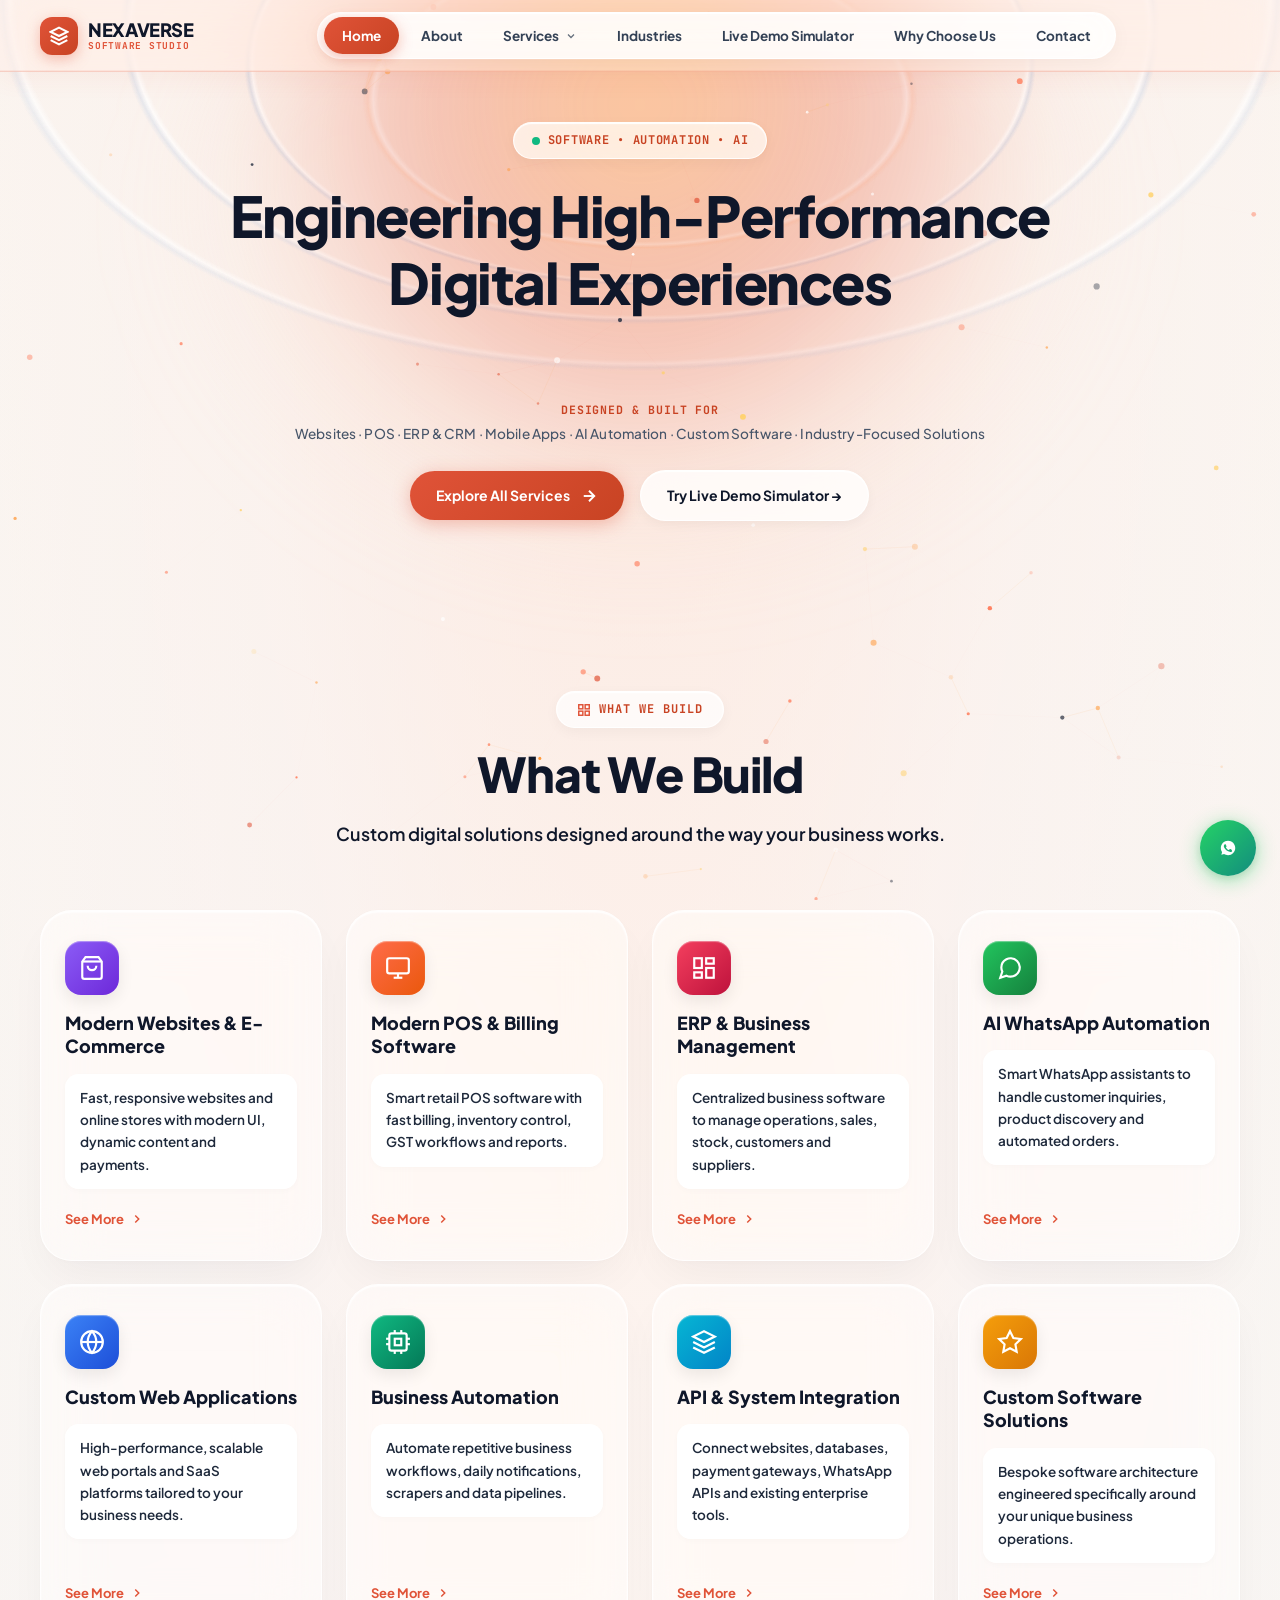
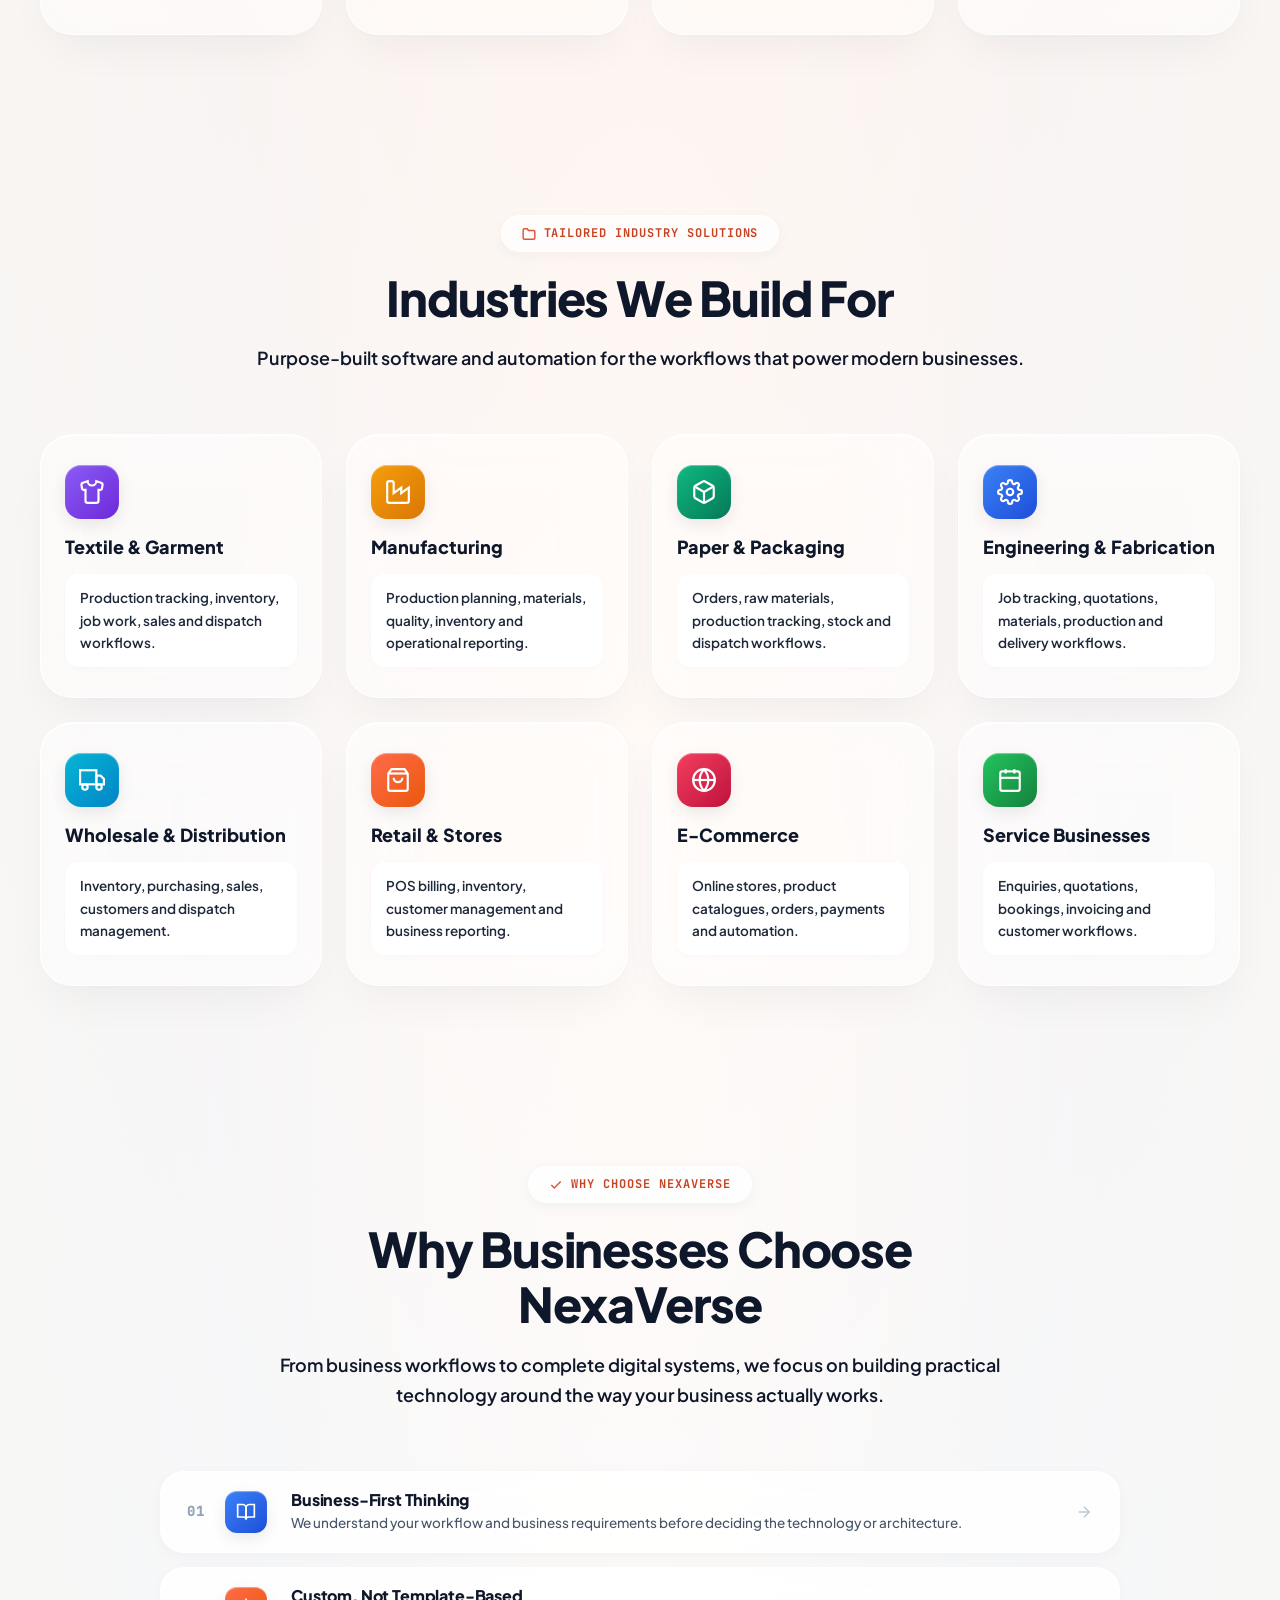
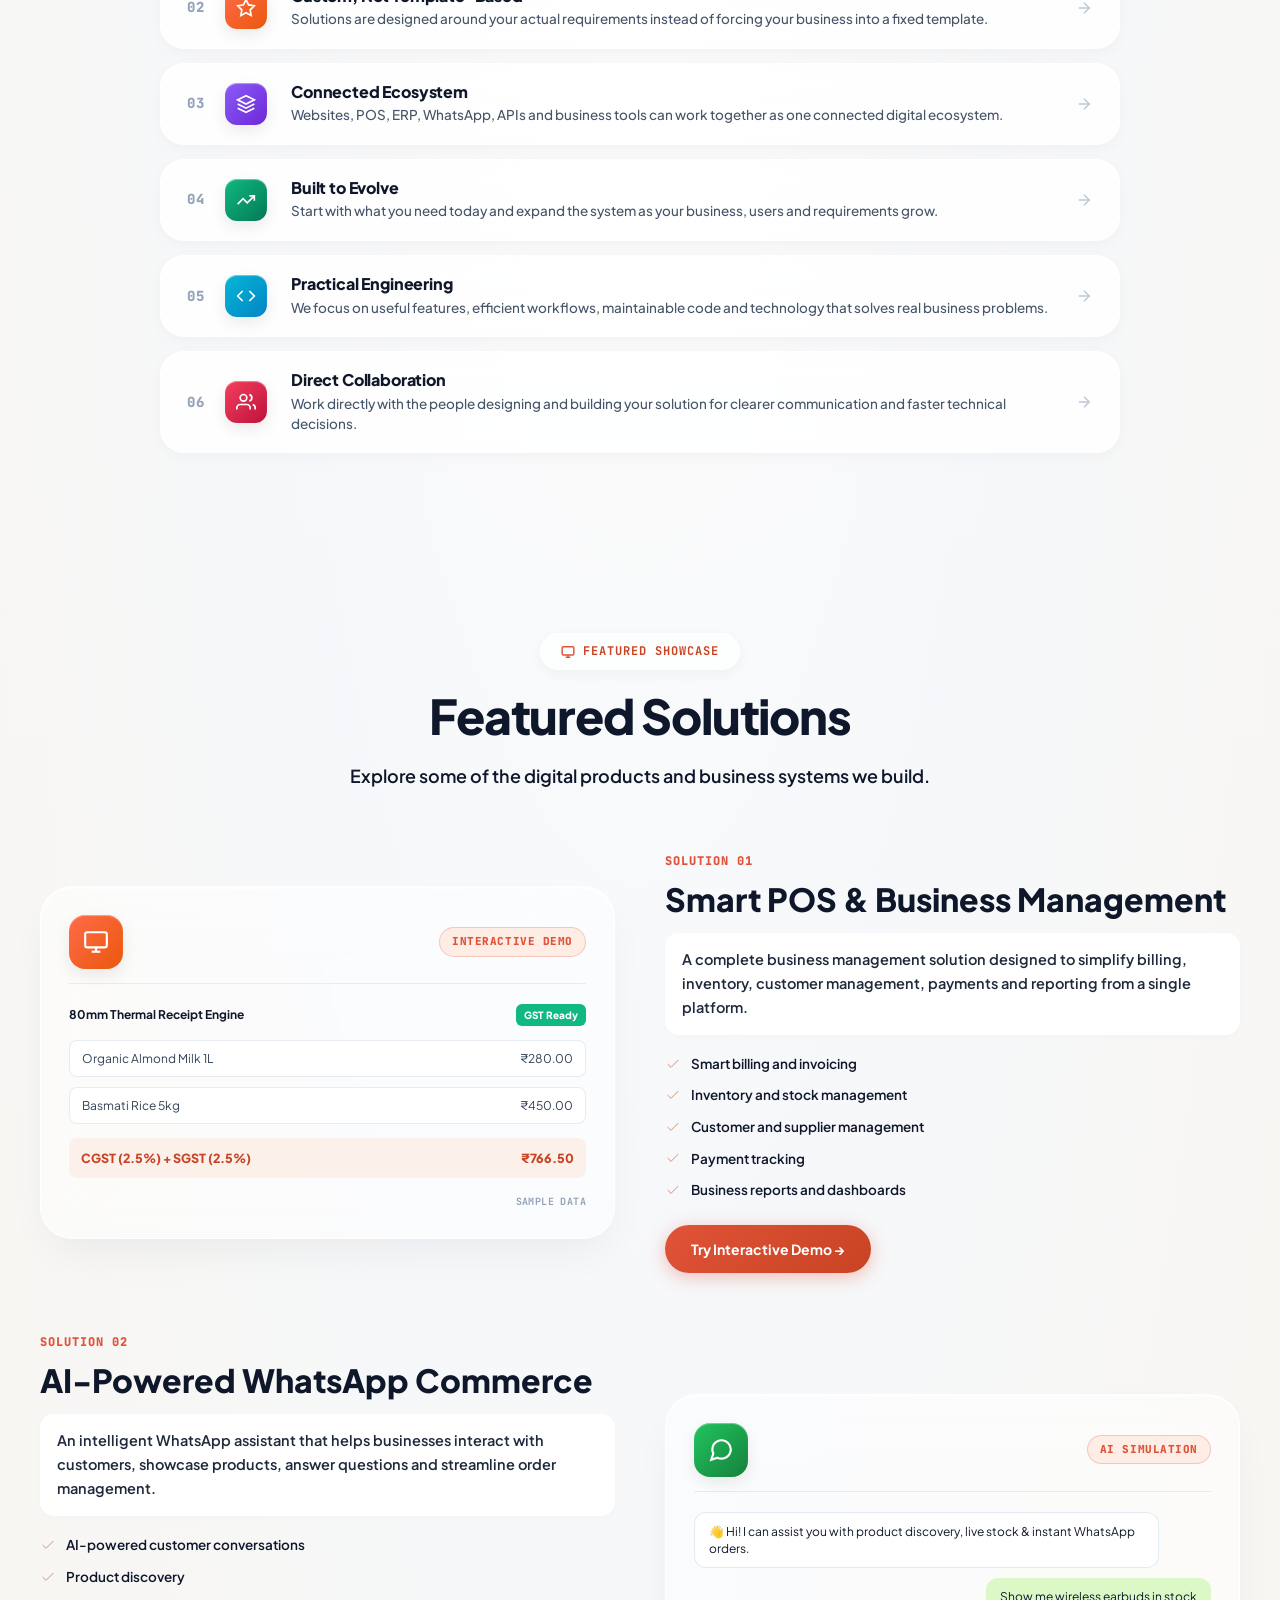
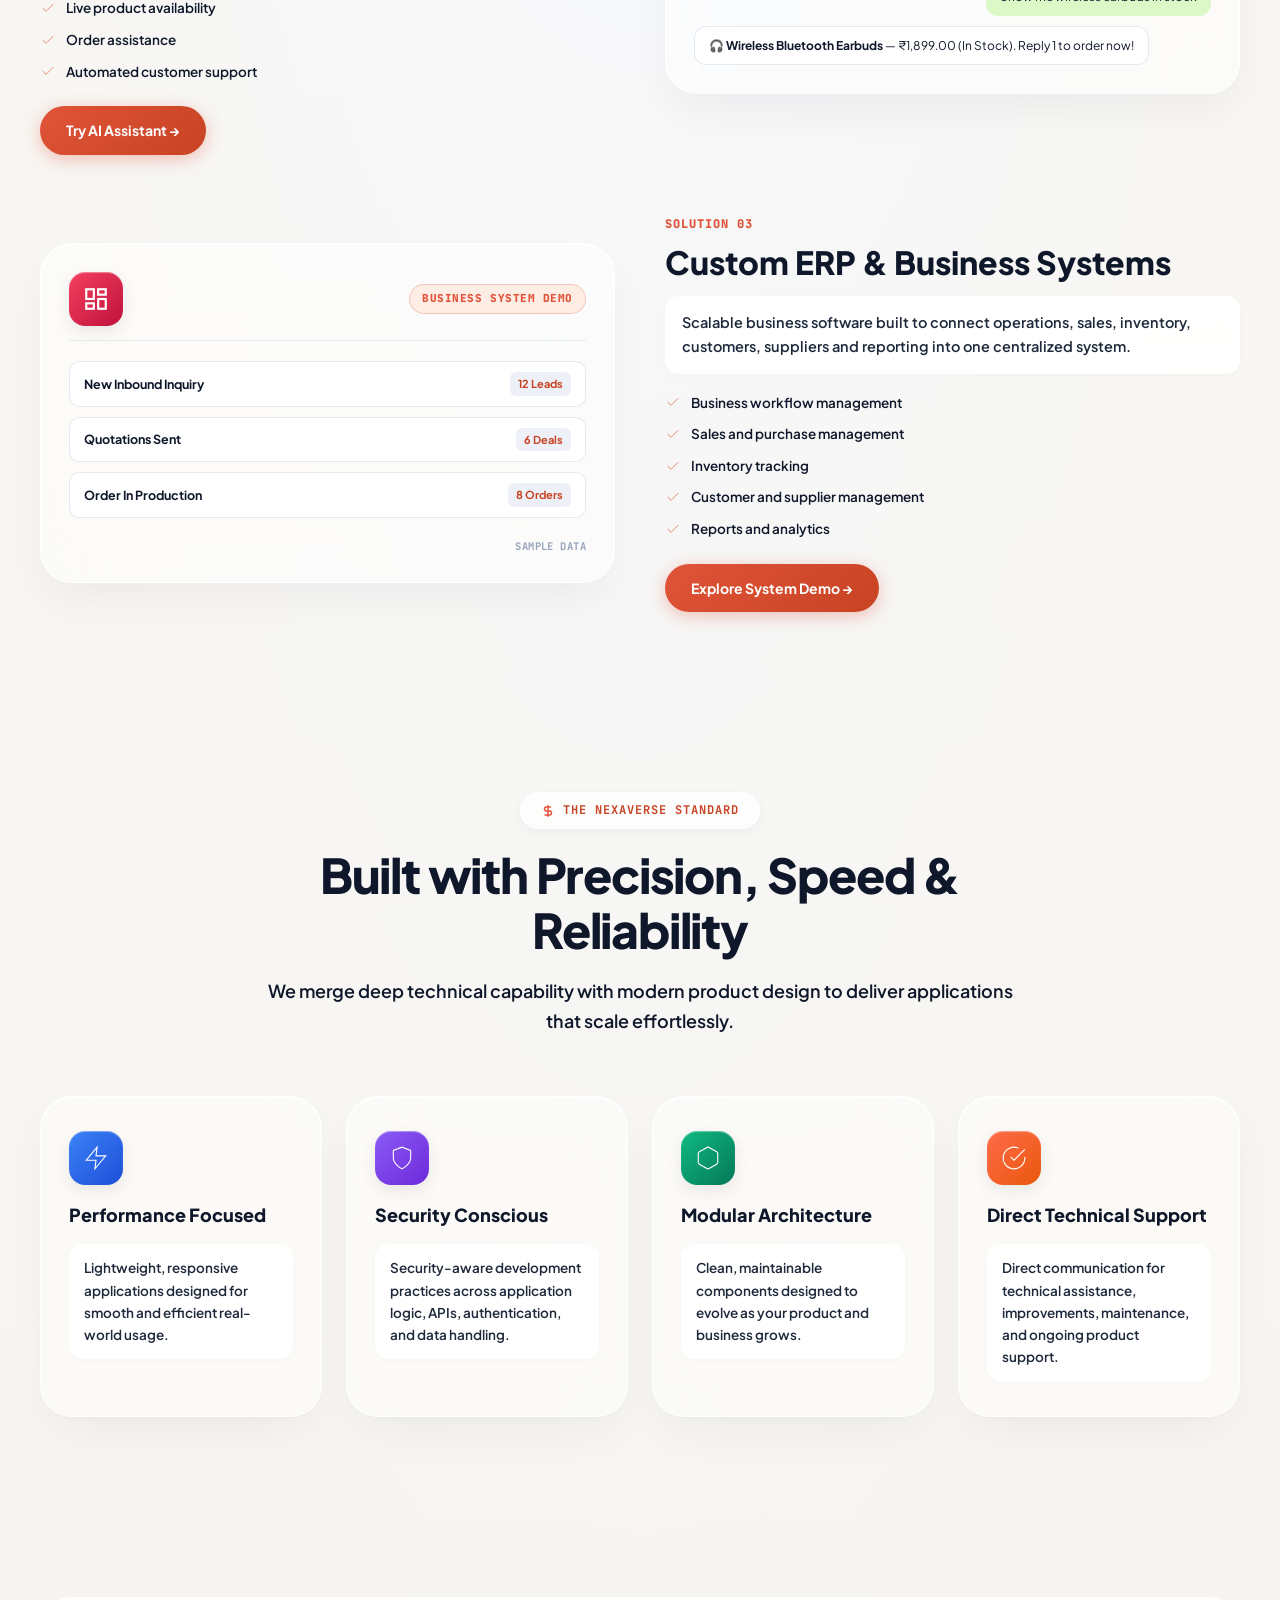
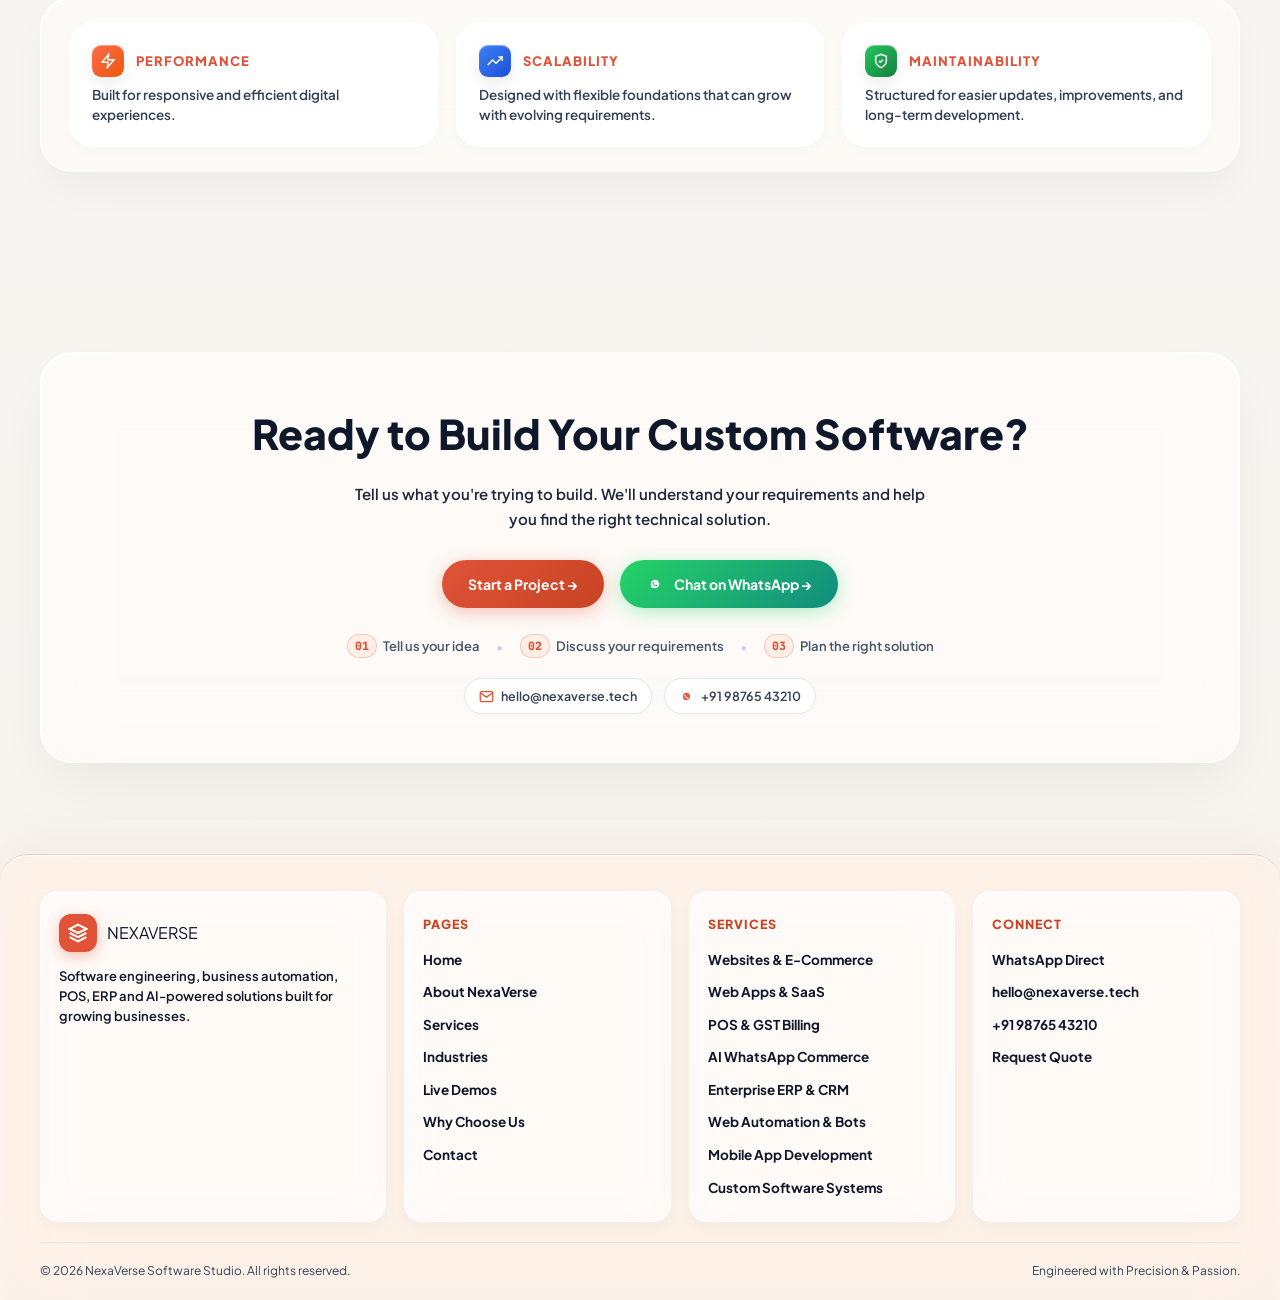
==== commit 3dc1a6be: "feat: update hero subtext to Designed & Built for capabilities list" ====
--- a/index.html
+++ b/index.html
@@ -186,9 +186,12 @@
             <span class="hero-rotating-phrase is-visible" id="hero-rotating-text">AI-Powered Automation</span>
           </div>
 
-          <p class="hero-subtext">
-            Designed for performance. Built for real businesses. Ready to scale.
-          </p>
+          <div class="hero-subtext-block">
+            <span class="hero-subtext-lead">Designed &amp; Built for</span>
+            <p class="hero-subtext">
+              Websites &middot; POS &middot; ERP &amp; CRM &middot; Mobile Apps &middot; AI Automation &middot; Custom Software &middot; Industry-Focused Solutions
+            </p>
+          </div>
 
           <div class="hero-actions">
             <a href="services.html" class="btn btn-primary">
--- a/css/style.css
+++ b/css/style.css
@@ -751,16 +751,36 @@
   text-wrap: balance;
 }
 
+.hero-subtext-block {
+  display: flex;
+  flex-direction: column;
+  align-items: center;
+  gap: 4px;
+  margin-top: 4px;
+  margin-bottom: 26px;
+  max-width: 840px;
+  text-align: center;
+}
+
+.hero-subtext-lead {
+  font-family: var(--font-mono);
+  font-size: clamp(0.72rem, 0.9vw, 0.82rem);
+  font-weight: 700;
+  color: var(--terracotta-deep);
+  letter-spacing: 0.08em;
+  text-transform: uppercase;
+}
+
 .hero-industry-subline,
 .hero-subtext {
-  font-size: clamp(0.9rem, 1.15vw, 1.05rem);
+  font-size: clamp(0.85rem, 1.05vw, 0.95rem);
   color: #475569;
   font-weight: 500;
   margin-top: 0;
-  margin-bottom: 26px;
-  line-height: 1.5;
+  margin-bottom: 0;
+  line-height: 1.55;
   letter-spacing: 0.01em;
-  max-width: 680px;
+  max-width: 780px;
   text-wrap: balance;
 }
 
@@ -1672,19 +1692,6 @@
   letter-spacing: -0.01em;
 }
 
-.sim-swipe-badge {
-  display: inline-flex;
-  align-items: center;
-  gap: 4px;
-  font-size: 11px;
-  font-weight: 800;
-  color: var(--terracotta-deep);
-  background: rgba(253, 235, 227, 0.95);
-  border: 1px solid rgba(224, 83, 56, 0.25);
-  padding: 4px 10px;
-  border-radius: var(--radius-full);
-  margin-left: 4px;
-}
 
 .sim-carousel-controls {
   display: flex;
--- a/css/responsive.css
+++ b/css/responsive.css
@@ -436,14 +436,26 @@
     padding: 0 4px !important;
   }
 
+  .hero-subtext-block {
+    margin-top: 2px !important;
+    margin-bottom: 20px !important;
+    gap: 3px !important;
+    padding: 0 6px !important;
+  }
+
+  .hero-subtext-lead {
+    font-size: 11px !important;
+    letter-spacing: 0.06em !important;
+  }
+
   .hero-industry-subline,
   .hero-subtext {
     font-size: 12px !important;
-    color: #64748B !important;
+    color: #475569 !important;
     font-weight: 500 !important;
     margin-top: 0 !important;
-    margin-bottom: 20px !important;
-    line-height: 1.45 !important;
+    margin-bottom: 0 !important;
+    line-height: 1.5 !important;
     max-width: 480px !important;
     text-wrap: balance !important;
     padding: 0 4px !important;
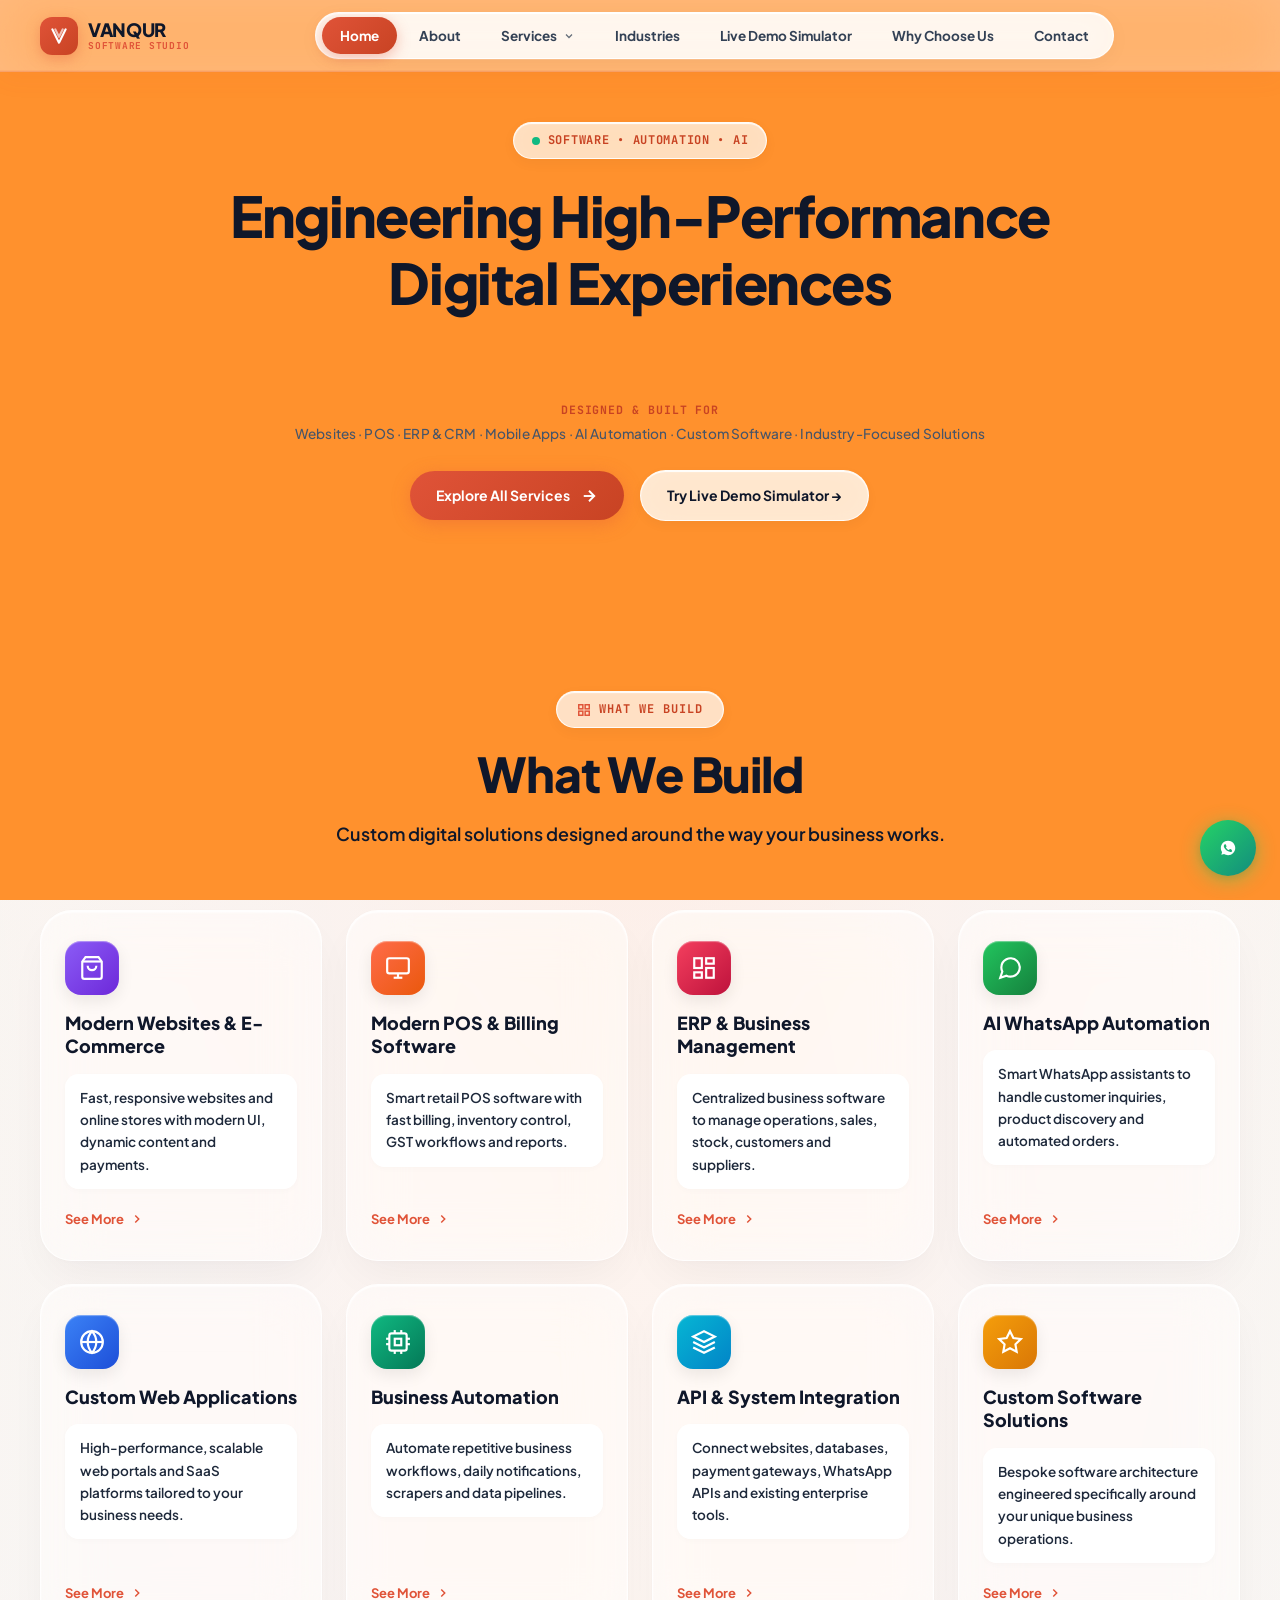
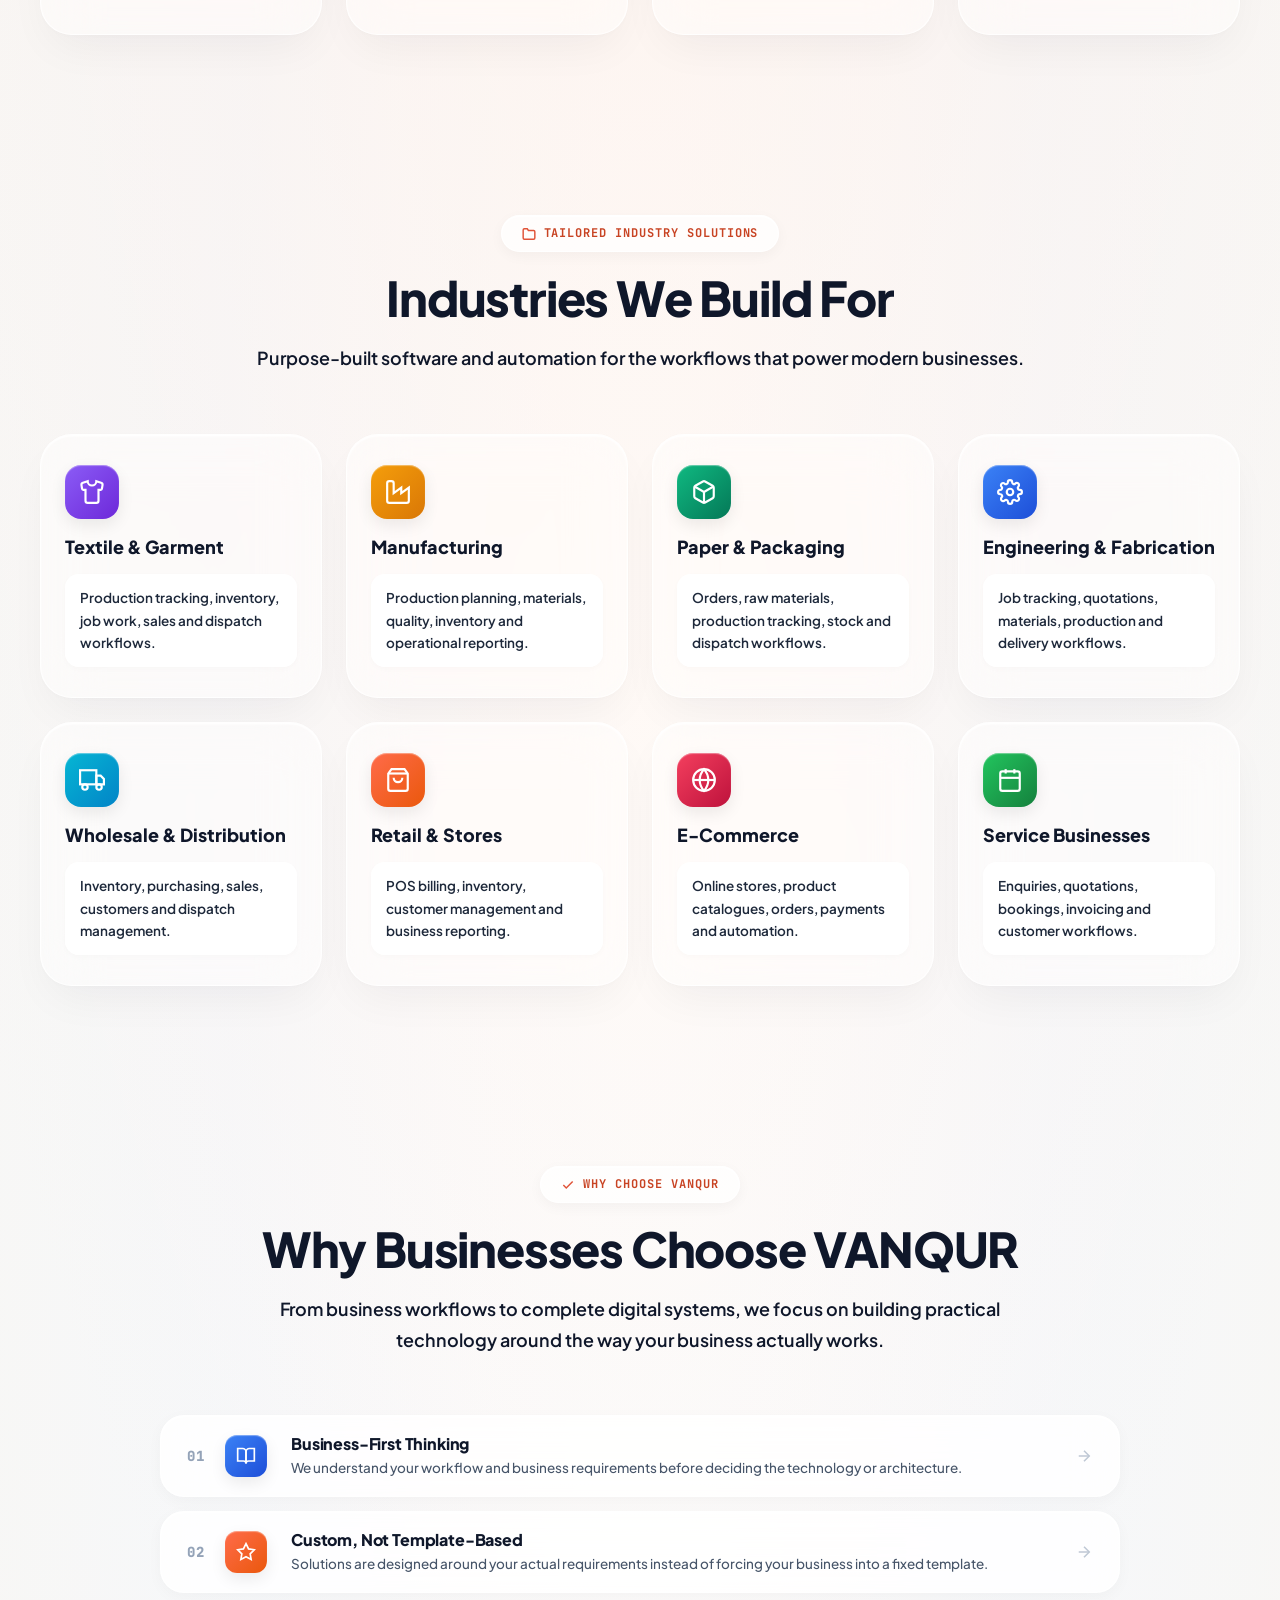
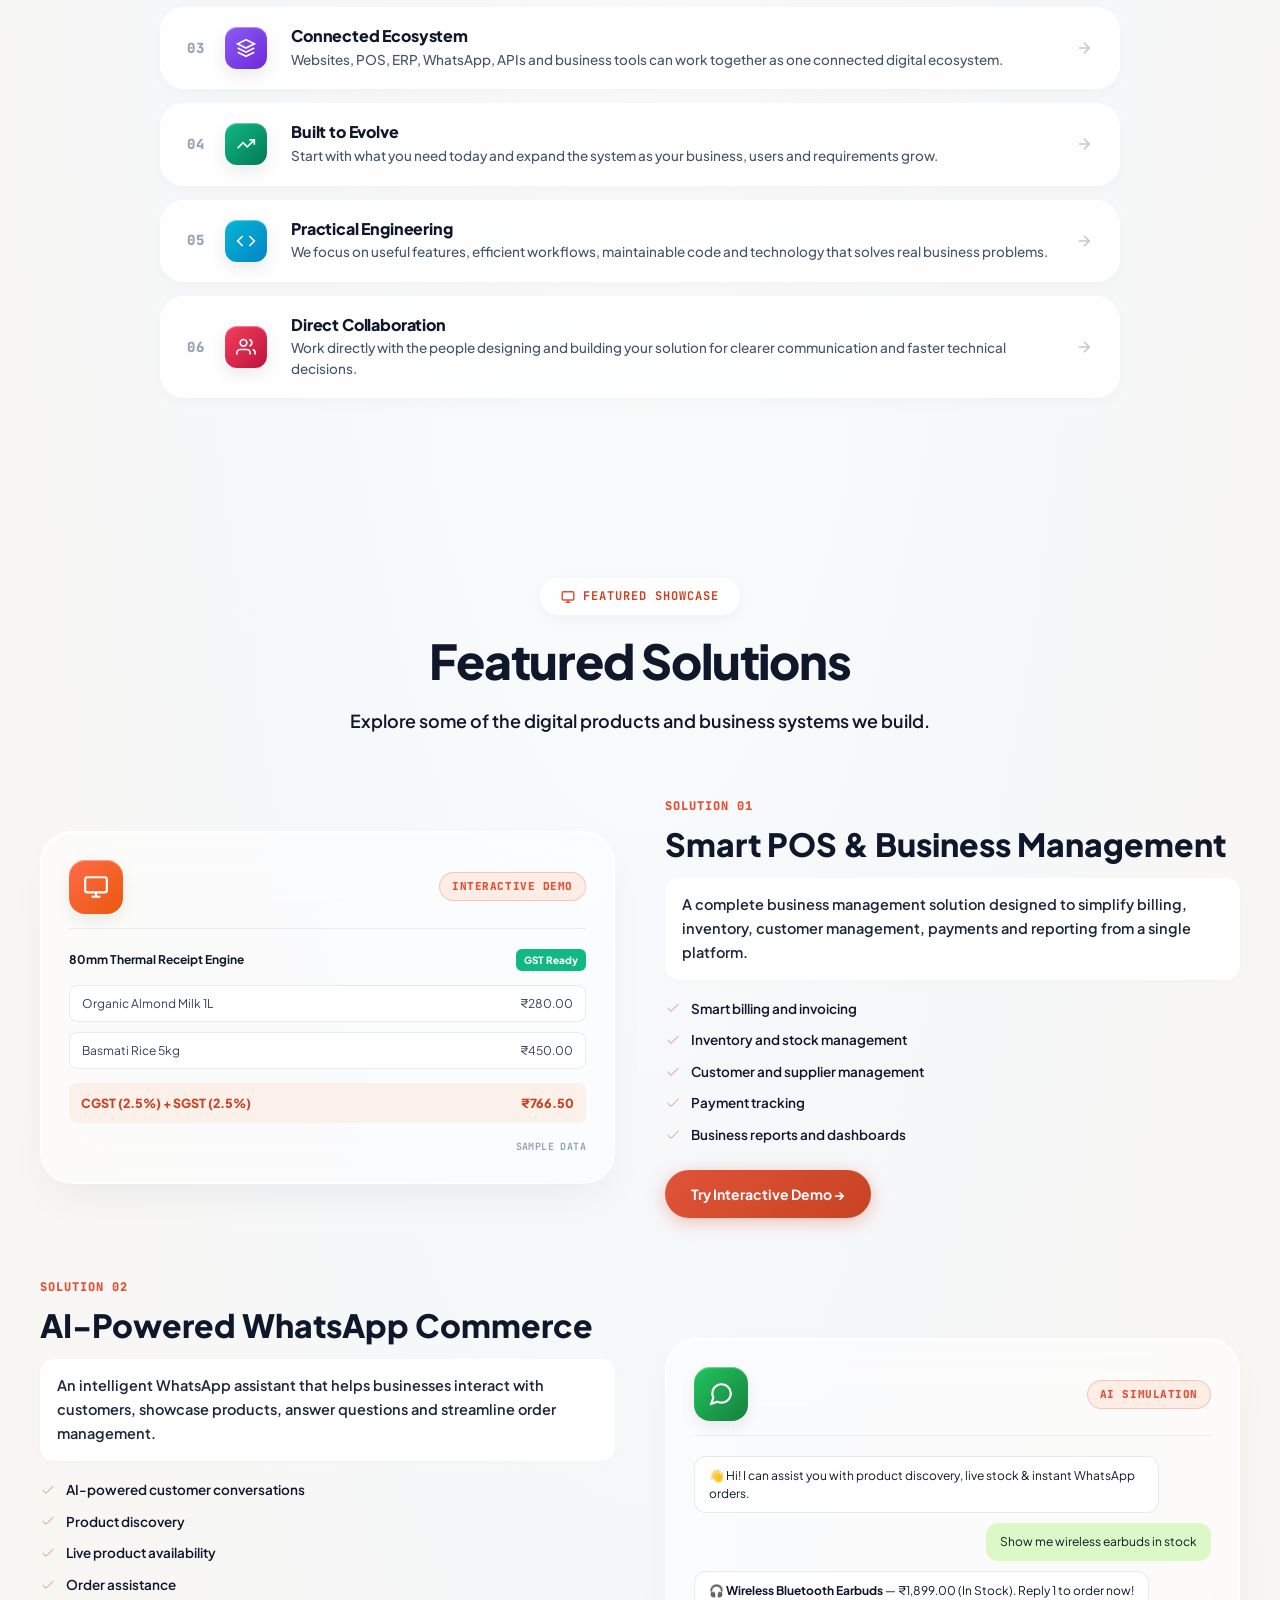
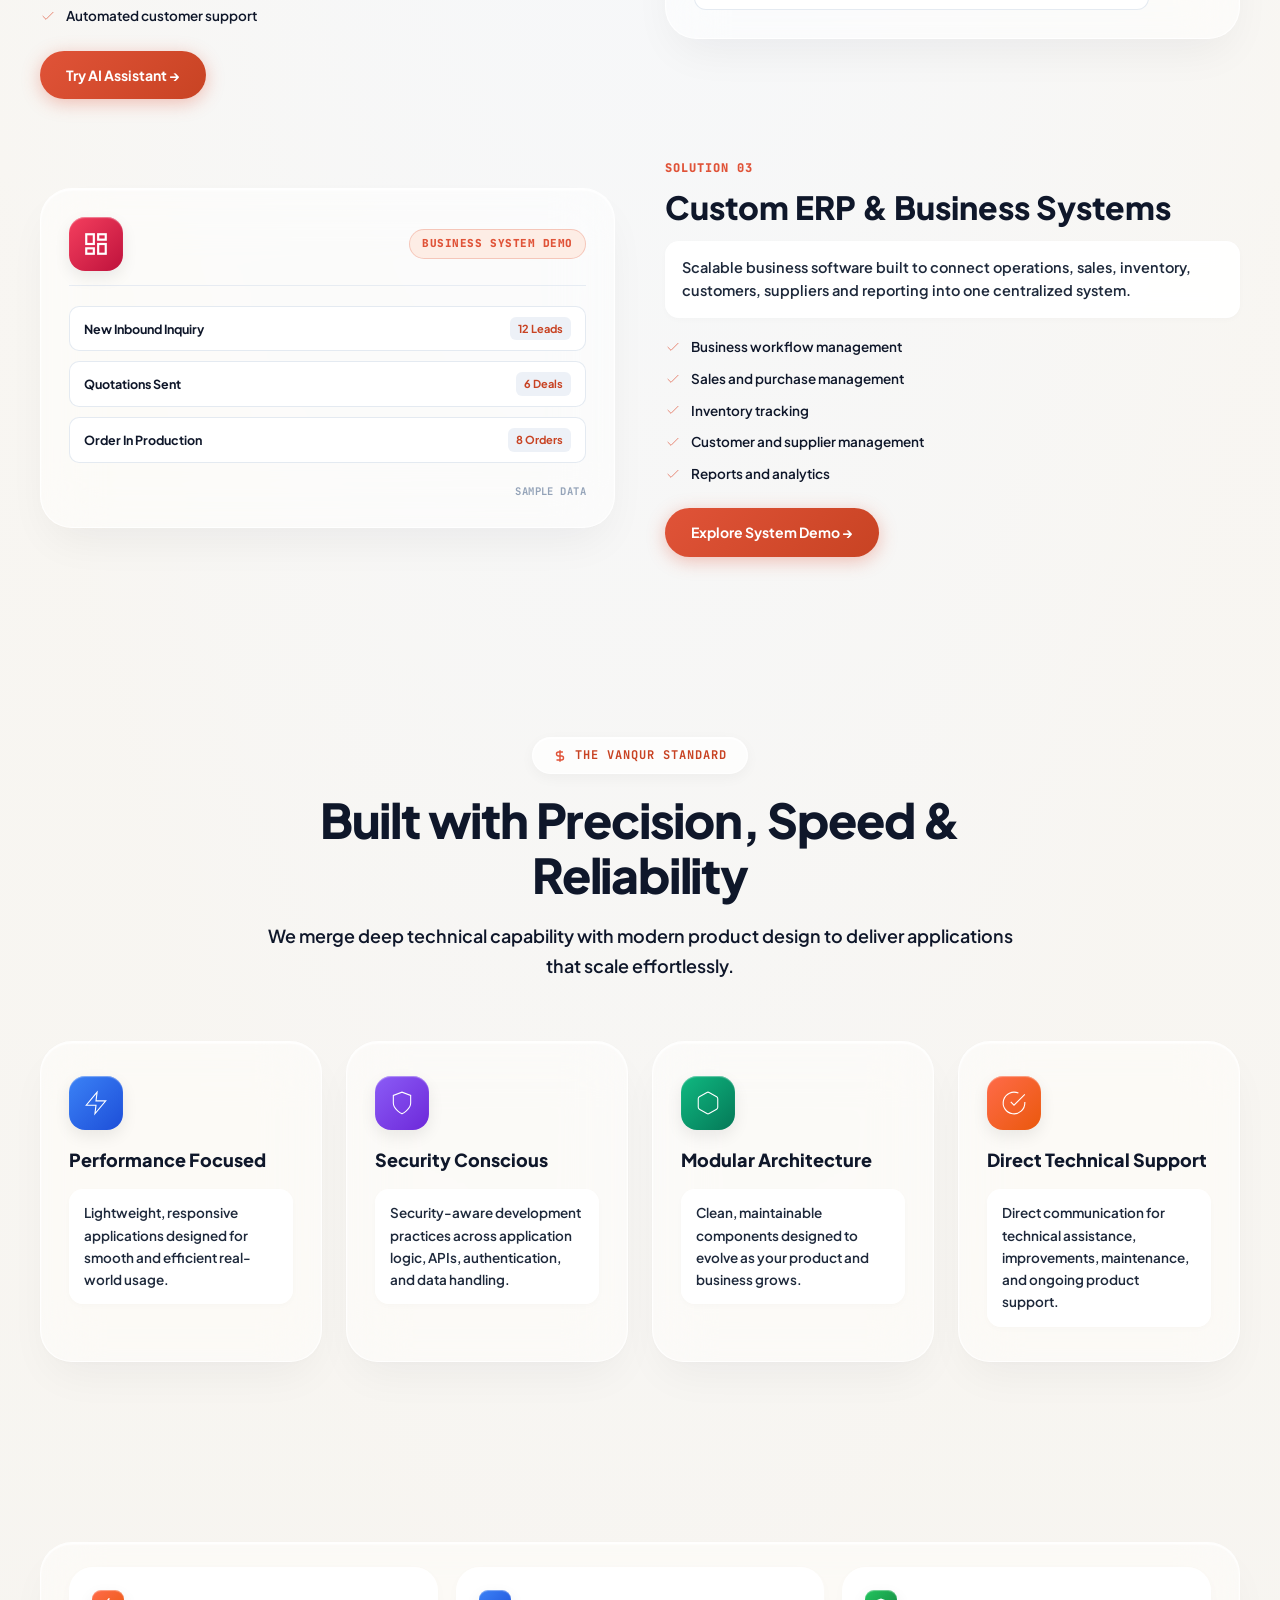
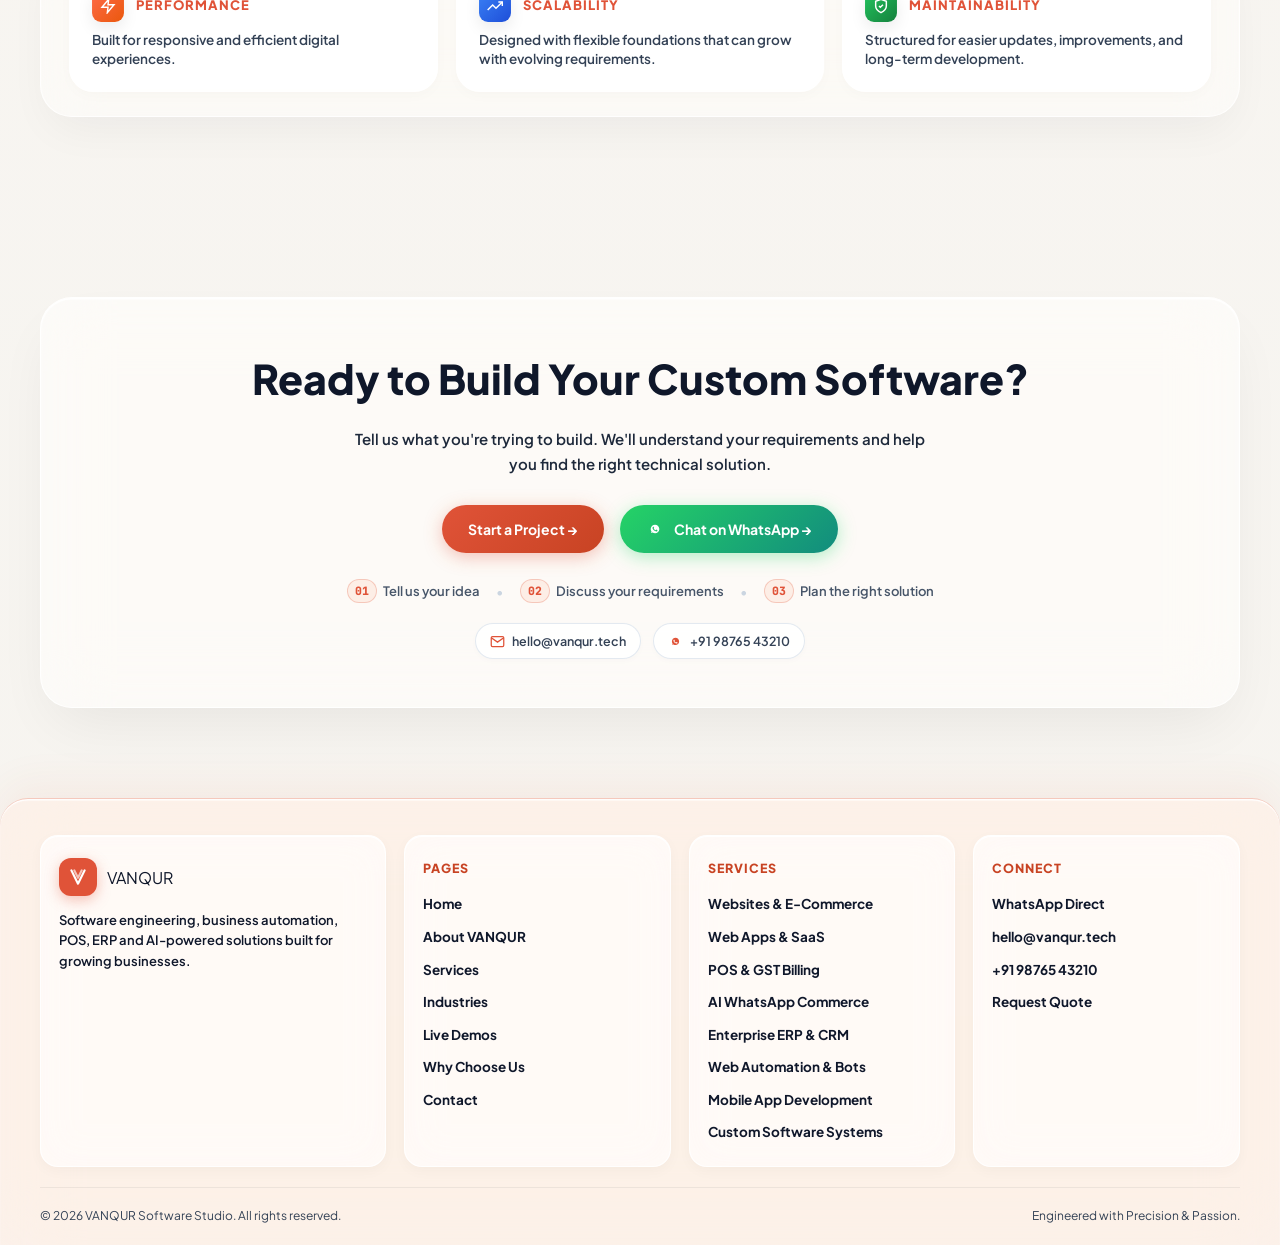
==== commit 562a5503: "feat: rebrand company name to VANQUR with new modern geometric V logo across entire website" ====
--- a/index.html
+++ b/index.html
@@ -6,8 +6,8 @@
   <meta name="mobile-web-app-capable" content="yes">
   <meta name="apple-mobile-web-app-capable" content="yes">
   <meta name="theme-color" content="#FFF6F0">
-  <title>NexaVerse Software Studio | Engineering Digital Experiences That Move Businesses Forward</title>
-  <meta name="description" content="NexaVerse Software Studio builds high-performance modern websites, web applications, POS billing systems, e-commerce platforms, and intelligent business automations.">
+  <title>VANQUR Software Studio | Engineering Digital Experiences That Move Businesses Forward</title>
+  <meta name="description" content="VANQUR Software Studio builds high-performance modern websites, web applications, POS billing systems, e-commerce platforms, and intelligent business automations.">
   
   <!-- CSS Stylesheets -->
   <link rel="stylesheet" href="css/design-tokens.css">
@@ -31,14 +31,13 @@
     <div class="container navbar-container">
       <a href="index.html" class="brand-logo">
         <div class="logo-icon">
-          <svg viewBox="0 0 24 24" fill="none" stroke="currentColor" stroke-width="2.5">
-            <polygon points="12 2 2 7 12 12 22 7 12 2"></polygon>
-            <polyline points="2 17 12 22 22 17"></polyline>
-            <polyline points="2 12 12 17 22 12"></polyline>
+          <svg viewBox="0 0 24 24" fill="none" stroke="currentColor" stroke-width="2.5" stroke-linecap="round" stroke-linejoin="round">
+            <polyline points="4 4 12 20 20 4"></polyline>
+            <polyline points="7.5 4 12 13 16.5 4" opacity="0.65"></polyline>
           </svg>
         </div>
         <div class="brand-text-block">
-          <span class="brand-name">NEXAVERSE</span>
+          <span class="brand-name">VANQUR</span>
           <span class="brand-tag">SOFTWARE STUDIO</span>
         </div>
       </a>
@@ -418,15 +417,15 @@
     </div>
   </section>
 
-  <!-- Why Businesses Choose NexaVerse Section -->
-  <section class="section section-alt" id="why-choose-nexaverse">
+  <!-- Why Businesses Choose VANQUR Section -->
+  <section class="section section-alt" id="why-choose-vanqur">
     <div class="container">
       <div class="section-header">
         <div class="section-badge">
           <svg width="14" height="14" viewBox="0 0 24 24" fill="none" stroke="currentColor" stroke-width="2.5"><polyline points="20 6 9 17 4 12"></polyline></svg>
-          <span>WHY CHOOSE NEXAVERSE</span>
-        </div>
-        <h2 class="section-title">Why Businesses Choose NexaVerse</h2>
+          <span>WHY CHOOSE VANQUR</span>
+        </div>
+        <h2 class="section-title">Why Businesses Choose VANQUR</h2>
         <p class="section-subtitle">From business workflows to complete digital systems, we focus on building practical technology around the way your business actually works.</p>
       </div>
 
@@ -663,7 +662,7 @@
       <div class="section-header">
         <div class="section-badge">
           <svg width="14" height="14" viewBox="0 0 24 24" fill="none" stroke="currentColor" stroke-width="2.5"><path d="M12 2v20M17 5H9.5a3.5 3.5 0 0 0 0 7h5a3.5 3.5 0 0 1 0 7H6"/></svg>
-          <span>THE NEXAVERSE STANDARD</span>
+          <span>THE VANQUR STANDARD</span>
         </div>
         <h2 class="section-title">Built with Precision, Speed &amp; Reliability</h2>
         <p class="section-subtitle">We merge deep technical capability with modern product design to deliver applications that scale effortlessly.</p>
@@ -755,7 +754,7 @@
           <a href="contact.html" class="btn btn-primary">
             Start a Project &rarr;
           </a>
-          <a href="https://api.whatsapp.com/send?phone=919876543210&text=Hi%20NexaVerse,%20let's%20start%20our%20project" target="_blank" class="btn btn-whatsapp">
+          <a href="https://api.whatsapp.com/send?phone=919876543210&text=Hi%20VANQUR,%20let's%20start%20our%20project" target="_blank" class="btn btn-whatsapp">
             <svg width="18" height="18" viewBox="0 0 24 24" fill="currentColor">
               <path d="M12.031 6.172c-3.181 0-5.767 2.586-5.768 5.766-.001 1.298.38 2.27 1.019 3.287l-.582 2.128 2.182-.573c.978.58 1.911.928 3.145.929 3.178 0 5.767-2.587 5.768-5.766.001-3.187-2.575-5.771-5.764-5.771zm3.392 8.244c-.144.405-.837.774-1.17.824-.312.045-.694.072-2.189-.553-1.619-.676-2.652-2.327-2.733-2.434-.08-.106-.653-.872-.653-1.662 0-.79.414-1.178.559-1.341.144-.162.315-.203.42-.203.104 0 .209.002.301.006.096.004.226-.037.353.27.13.315.446 1.088.486 1.168.04.08.067.174.013.28-.053.106-.08.172-.16.265-.08.093-.169.208-.241.279-.08.08-.163.167-.07.327.094.16.417.689.896 1.115.617.549 1.137.719 1.297.799.16.08.254.07.348-.04.094-.108.401-.468.508-.629.107-.162.214-.135.361-.08.148.053.935.441 1.096.521.161.08.268.12.308.188.04.068.04.392-.104.797z"/>
             </svg>
@@ -783,9 +782,9 @@
 
         <!-- Direct Contact Quick Details -->
         <div class="cta-direct-contact">
-          <a href="mailto:hello@nexaverse.tech" class="cta-contact-pill">
+          <a href="mailto:hello@vanqur.tech" class="cta-contact-pill">
             <svg width="15" height="15" viewBox="0 0 24 24" fill="none" stroke="currentColor" stroke-width="2"><path d="M4 4h16c1.1 0 2 .9 2 2v12c0 1.1-.9 2-2 2H4c-1.1 0-2-.9-2-2V6c0-1.1.9-2 2-2z"/><polyline points="22,6 12,13 2,6"/></svg>
-            <span>hello@nexaverse.tech</span>
+            <span>hello@vanqur.tech</span>
           </a>
           <a href="https://api.whatsapp.com/send?phone=919876543210" target="_blank" class="cta-contact-pill">
             <svg width="15" height="15" viewBox="0 0 24 24" fill="currentColor">
@@ -805,13 +804,12 @@
         <div class="footer-card-box">
           <a href="index.html" class="brand-logo">
             <div class="logo-icon">
-              <svg viewBox="0 0 24 24" fill="none" stroke="currentColor" stroke-width="2.5">
-                <polygon points="12 2 2 7 12 12 22 7 12 2"></polygon>
-                <polyline points="2 17 12 22 22 17"></polyline>
-                <polyline points="2 12 12 17 22 12"></polyline>
+              <svg viewBox="0 0 24 24" fill="none" stroke="currentColor" stroke-width="2.5" stroke-linecap="round" stroke-linejoin="round">
+                <polyline points="4 4 12 20 20 4"></polyline>
+                <polyline points="7.5 4 12 13 16.5 4" opacity="0.65"></polyline>
               </svg>
             </div>
-            <span>NEXAVERSE</span>
+            <span>VANQUR</span>
           </a>
           <div class="footer-brand-info">
             <p>Software engineering, business automation, POS, ERP and AI-powered solutions built for growing businesses.</p>
@@ -822,7 +820,7 @@
           <h4 class="footer-heading">Pages</h4>
           <ul class="footer-links">
             <li><a href="index.html">Home</a></li>
-            <li><a href="about.html">About NexaVerse</a></li>
+            <li><a href="about.html">About VANQUR</a></li>
             <li><a href="services.html">Services</a></li>
             <li><a href="industries.html">Industries</a></li>
             <li><a href="simulators.html">Live Demos</a></li>
@@ -849,7 +847,7 @@
           <h4 class="footer-heading">Connect</h4>
           <ul class="footer-links">
             <li><a href="https://api.whatsapp.com/send?phone=919876543210" target="_blank">WhatsApp Direct</a></li>
-            <li><a href="mailto:hello@nexaverse.tech">hello@nexaverse.tech</a></li>
+            <li><a href="mailto:hello@vanqur.tech">hello@vanqur.tech</a></li>
             <li><a href="tel:+919876543210">+91 98765 43210</a></li>
             <li><a href="contact.html">Request Quote</a></li>
           </ul>
@@ -857,7 +855,7 @@
       </div>
 
       <div class="footer-bottom">
-        <p>&copy; 2026 NexaVerse Software Studio. All rights reserved.</p>
+        <p>&copy; 2026 VANQUR Software Studio. All rights reserved.</p>
         <p>Engineered with Precision &amp; Passion.</p>
       </div>
     </div>
@@ -883,7 +881,7 @@
   </div>
 
   <!-- Floating WhatsApp Action Bubble -->
-  <a href="https://api.whatsapp.com/send?phone=919876543210&text=Hi%20NexaVerse,%20I%20want%20to%20discuss%20a%20project" target="_blank" rel="noopener noreferrer" class="floating-whatsapp-btn" aria-label="Chat on WhatsApp">
+  <a href="https://api.whatsapp.com/send?phone=919876543210&text=Hi%20VANQUR,%20I%20want%20to%20discuss%20a%20project" target="_blank" rel="noopener noreferrer" class="floating-whatsapp-btn" aria-label="Chat on WhatsApp">
     <svg viewBox="0 0 24 24" fill="currentColor">
       <path d="M12.031 6.172c-3.181 0-5.767 2.586-5.768 5.766-.001 1.298.38 2.27 1.019 3.287l-.582 2.128 2.182-.573c.978.58 1.911.928 3.145.929 3.178 0 5.767-2.587 5.768-5.766.001-3.187-2.575-5.771-5.764-5.771zm3.392 8.244c-.144.405-.837.774-1.17.824-.312.045-.694.072-2.189-.553-1.619-.676-2.652-2.327-2.733-2.434-.08-.106-.653-.872-.653-1.662 0-.79.414-1.178.559-1.341.144-.162.315-.203.42-.203.104 0 .209.002.301.006.096.004.226-.037.353.27.13.315.446 1.088.486 1.168.04.08.067.174.013.28-.053.106-.08.172-.16.265-.08.093-.169.208-.241.279-.08.08-.163.167-.07.327.094.16.417.689.896 1.115.617.549 1.137.719 1.297.799.16.08.254.07.348-.04.094-.108.401-.468.508-.629.107-.162.214-.135.361-.08.148.053.935.441 1.096.521.161.08.268.12.308.188.04.068.04.392-.104.797z"/>
     </svg>
--- a/css/style.css
+++ b/css/style.css
@@ -1,5 +1,5 @@
 /* ==========================================================================
-   STYLE.CSS - NEXAVERSE NEXT-GEN AI & WEB AUTOMATION STUDIO
+   STYLE.CSS - VANQUR NEXT-GEN AI & WEB AUTOMATION STUDIO
    Apple iOS Liquid Glass & VisionOS Frosted (Terracotta Sunset Theme)
    ========================================================================== */
 
--- a/css/responsive.css
+++ b/css/responsive.css
@@ -1,5 +1,5 @@
 /* ==========================================================================
-   RESPONSIVE.CSS - NEXAVERSE NEXT-GEN AI & WEB AUTOMATION STUDIO
+   RESPONSIVE.CSS - VANQUR NEXT-GEN AI & WEB AUTOMATION STUDIO
    Ultra-High-Performance 60FPS/120FPS Mobile Architecture (Zero Scroll Jank)
    ========================================================================== */
 
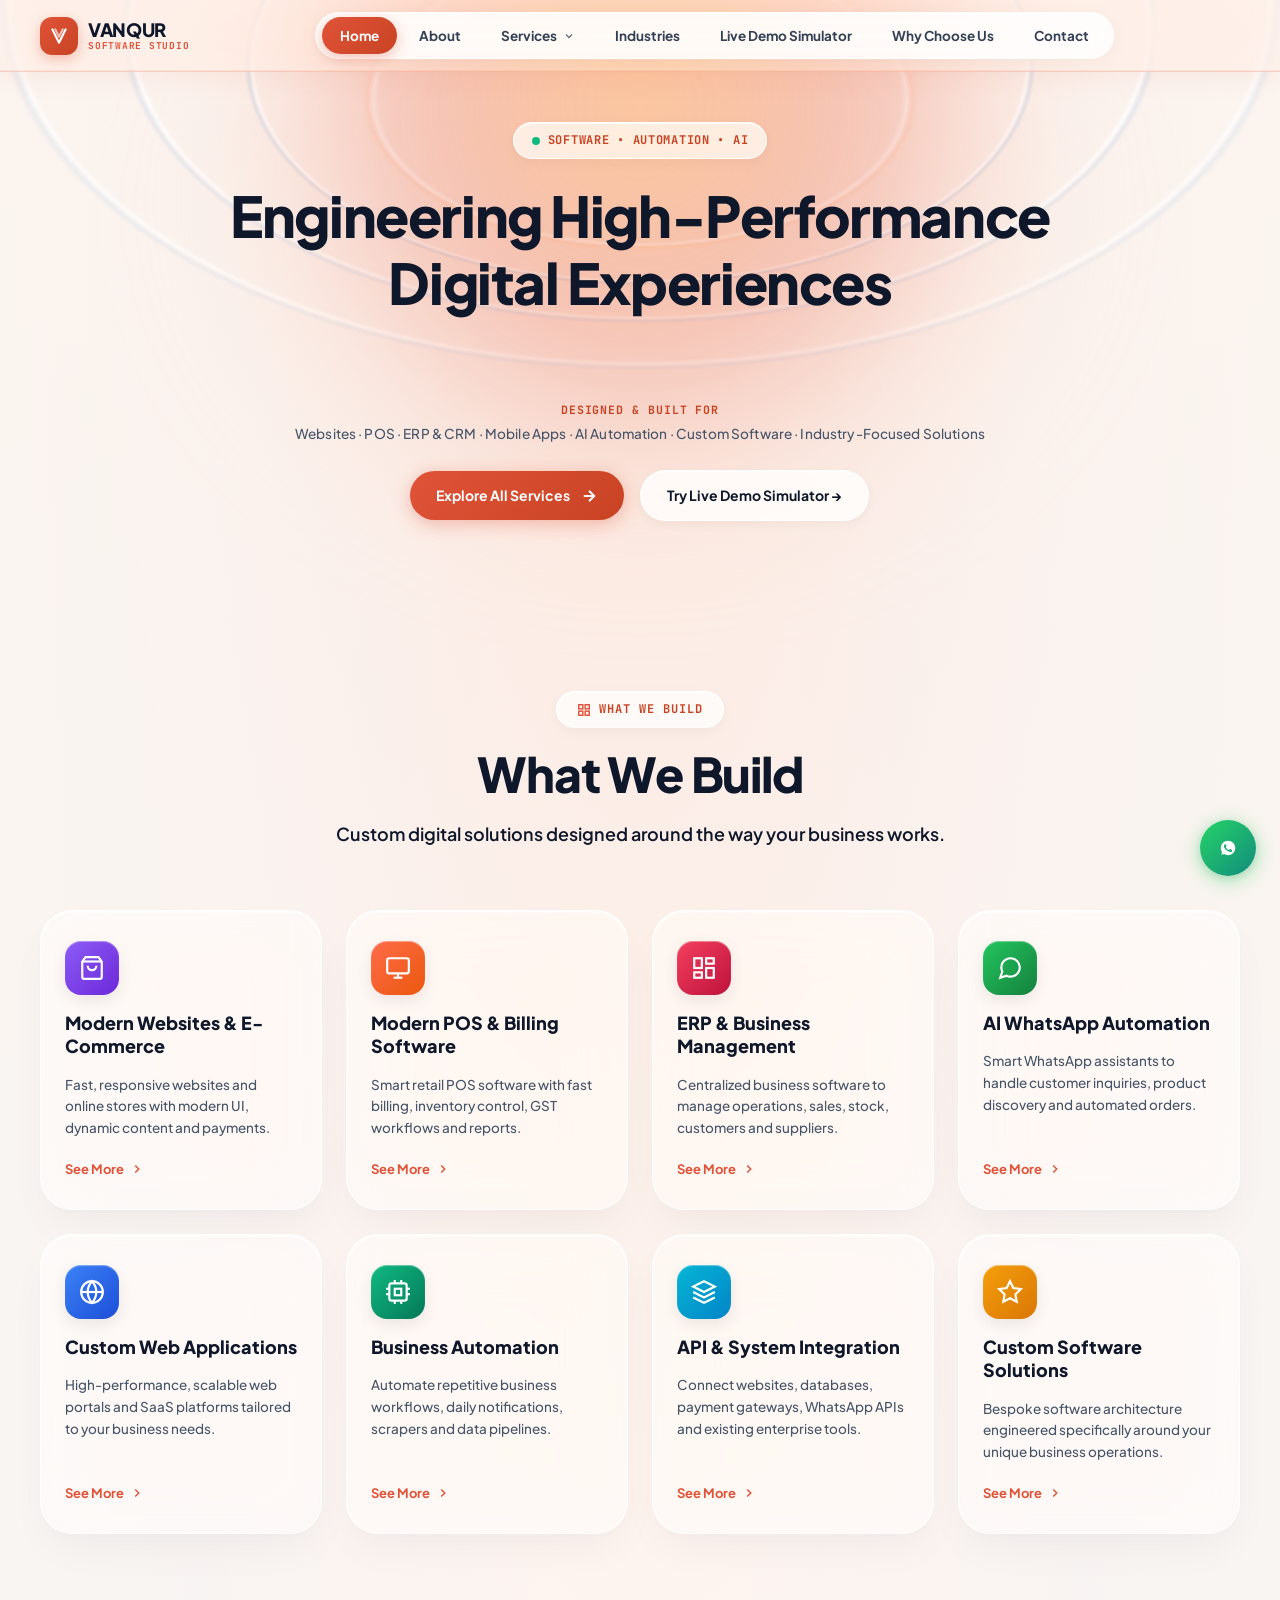
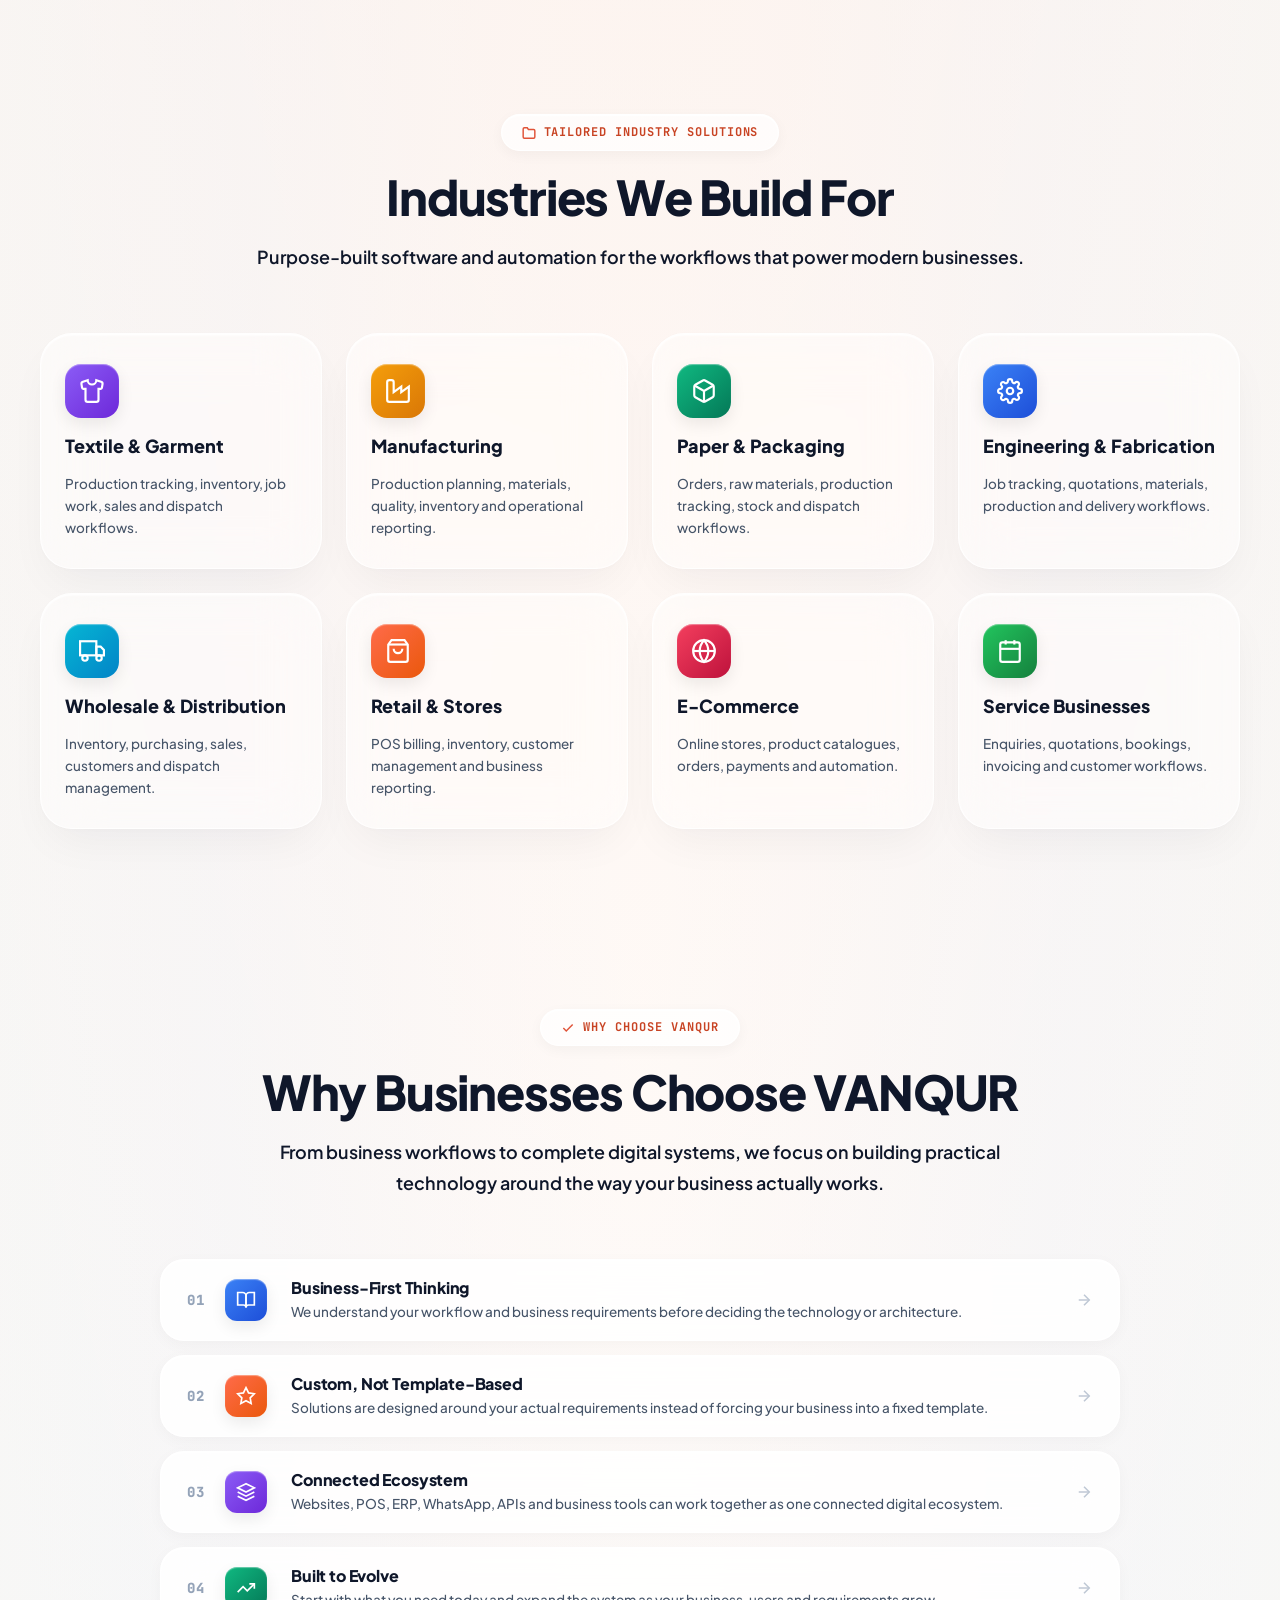
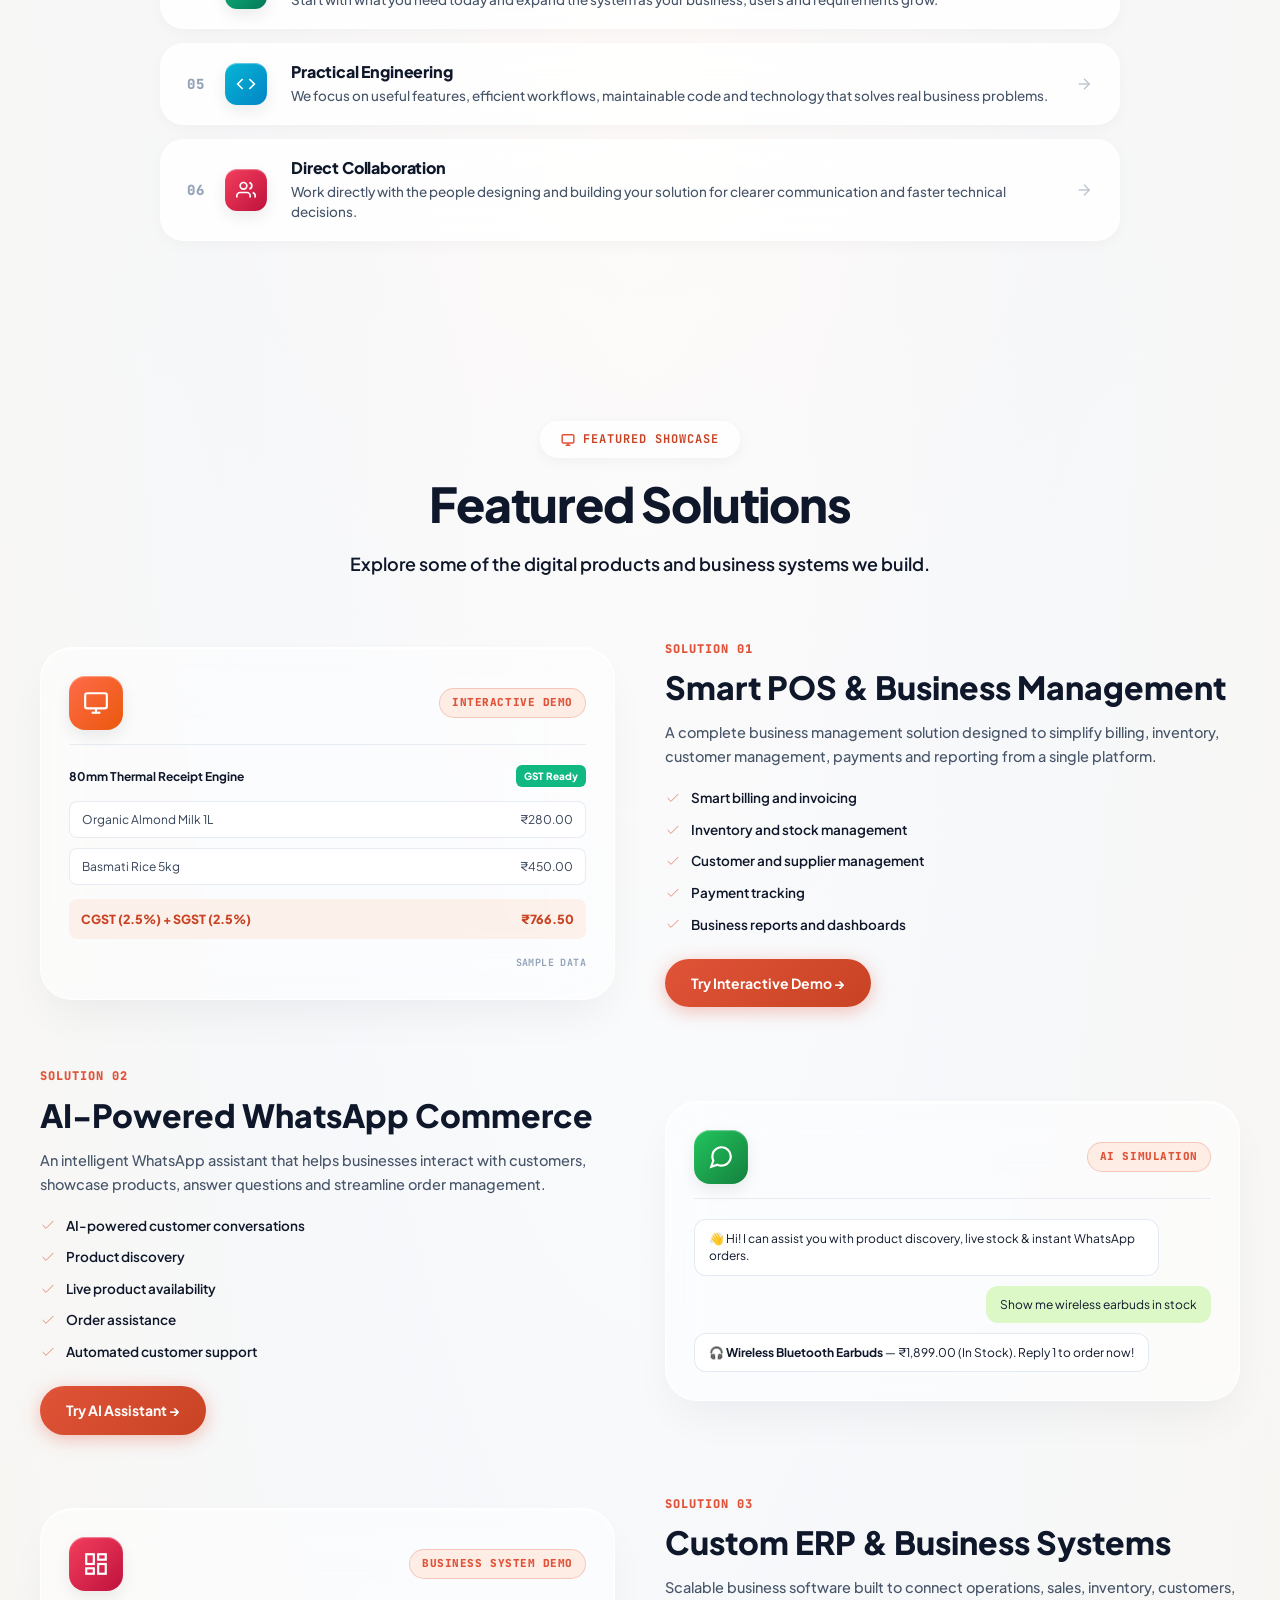
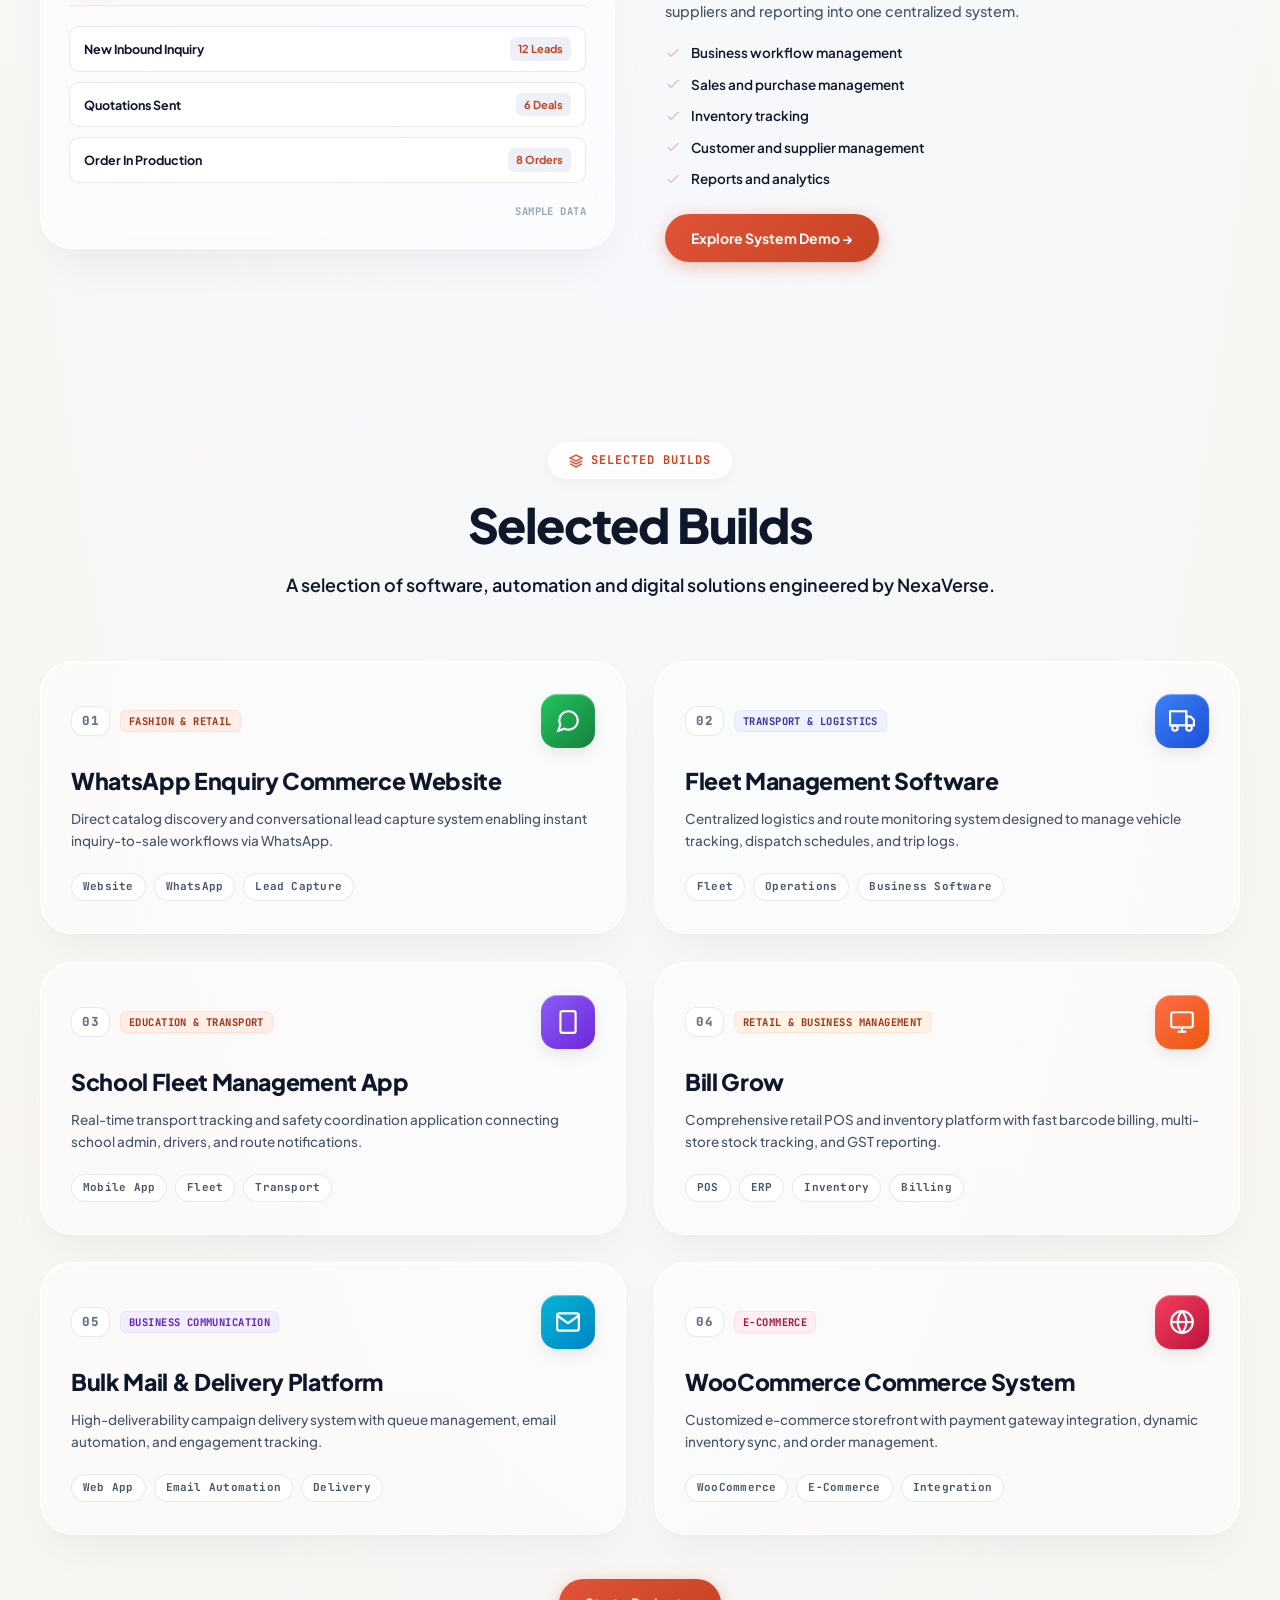
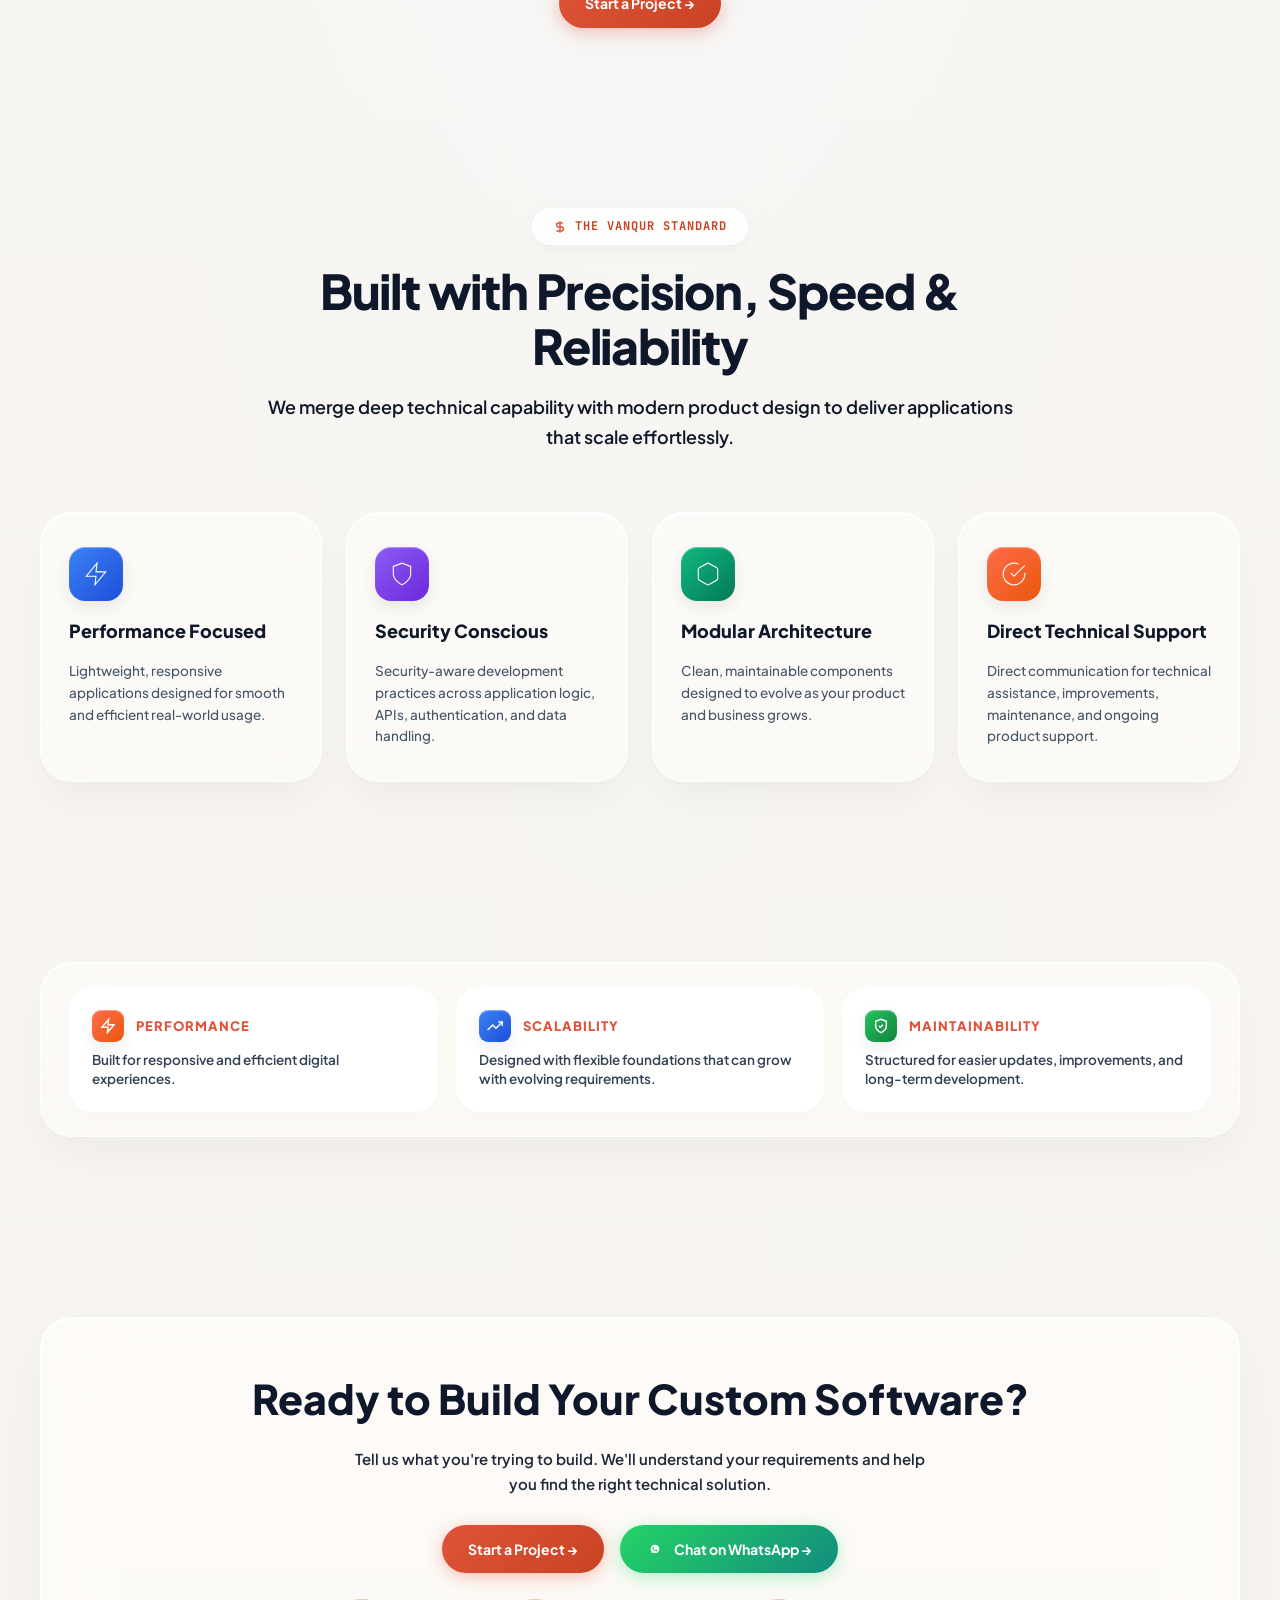
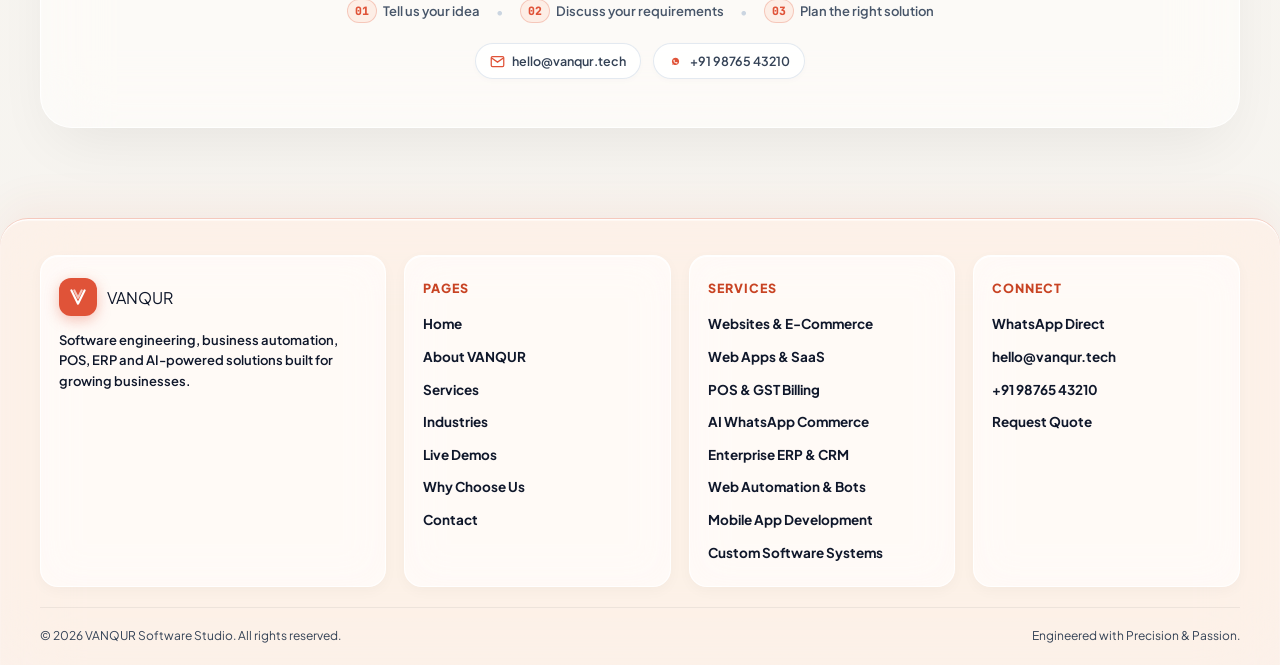
==== commit 447e07fa: "Add Selected Builds section, update subtle filled category badges, clean typography and remove parti" ====
--- a/index.html
+++ b/index.html
@@ -656,8 +656,164 @@
     </div>
   </section>
 
+  <!-- Selected Builds Section -->
+  <section class="section section-alt" id="selected-builds">
+    <div class="container">
+      <div class="section-header">
+        <div class="section-badge">
+          <svg width="14" height="14" viewBox="0 0 24 24" fill="none" stroke="currentColor" stroke-width="2.5"><polygon points="12 2 2 7 12 12 22 7 12 2"></polygon><polyline points="2 17 12 22 22 17"></polyline><polyline points="2 12 12 17 22 12"></polyline></svg>
+          <span>SELECTED BUILDS</span>
+        </div>
+        <h2 class="section-title">Selected Builds</h2>
+        <p class="section-subtitle">A selection of software, automation and digital solutions engineered by NexaVerse.</p>
+      </div>
+
+      <div class="selected-builds-grid">
+        <!-- Build 01: WhatsApp Enquiry Commerce Website -->
+        <div class="selected-build-card tilt-card">
+          <div class="build-card-header">
+            <div class="build-meta-left">
+              <span class="build-number">01</span>
+              <span class="build-industry-badge badge-peach">Fashion &amp; Retail</span>
+            </div>
+            <div class="app-icon-squircle app-icon-green">
+              <svg viewBox="0 0 24 24" fill="none" stroke="currentColor" stroke-width="2"><path d="M21 11.5a8.38 8.38 0 0 1-.9 3.8 8.5 8.5 0 0 1-7.6 4.7 8.38 8.38 0 0 1-3.8-.9L3 21l1.9-5.7a8.38 8.38 0 0 1-.9-3.8 8.5 8.5 0 0 1 4.7-7.6 8.38 8.38 0 0 1 3.8-.9h.5a8.48 8.48 0 0 1 8 8v.5z"/></svg>
+            </div>
+          </div>
+          <div class="build-card-body">
+            <h3 class="build-title">WhatsApp Enquiry Commerce Website</h3>
+            <p class="build-desc">Direct catalog discovery and conversational lead capture system enabling instant inquiry-to-sale workflows via WhatsApp.</p>
+          </div>
+          <div class="build-tags">
+            <span class="build-tag">Website</span>
+            <span class="build-tag">WhatsApp</span>
+            <span class="build-tag">Lead Capture</span>
+          </div>
+        </div>
+
+        <!-- Build 02: Fleet Management Software -->
+        <div class="selected-build-card tilt-card">
+          <div class="build-card-header">
+            <div class="build-meta-left">
+              <span class="build-number">02</span>
+              <span class="build-industry-badge badge-blue">Transport &amp; Logistics</span>
+            </div>
+            <div class="app-icon-squircle app-icon-blue">
+              <svg viewBox="0 0 24 24" fill="none" stroke="currentColor" stroke-width="2"><rect x="1" y="3" width="15" height="13"></rect><polygon points="16 8 20 8 23 11 23 16 16 16 16 8"></polygon><circle cx="5.5" cy="18.5" r="2.5"></circle><circle cx="18.5" cy="18.5" r="2.5"></circle></svg>
+            </div>
+          </div>
+          <div class="build-card-body">
+            <h3 class="build-title">Fleet Management Software</h3>
+            <p class="build-desc">Centralized logistics and route monitoring system designed to manage vehicle tracking, dispatch schedules, and trip logs.</p>
+          </div>
+          <div class="build-tags">
+            <span class="build-tag">Fleet</span>
+            <span class="build-tag">Operations</span>
+            <span class="build-tag">Business Software</span>
+          </div>
+        </div>
+
+        <!-- Build 03: School Fleet Management App -->
+        <div class="selected-build-card tilt-card">
+          <div class="build-card-header">
+            <div class="build-meta-left">
+              <span class="build-number">03</span>
+              <span class="build-industry-badge badge-peach">Education &amp; Transport</span>
+            </div>
+            <div class="app-icon-squircle app-icon-purple">
+              <svg viewBox="0 0 24 24" fill="none" stroke="currentColor" stroke-width="2"><rect x="5" y="2" width="14" height="20" rx="2" ry="2"/><line x1="12" y1="18" x2="12.01" y2="18"/></svg>
+            </div>
+          </div>
+          <div class="build-card-body">
+            <h3 class="build-title">School Fleet Management App</h3>
+            <p class="build-desc">Real-time transport tracking and safety coordination application connecting school admin, drivers, and route notifications.</p>
+          </div>
+          <div class="build-tags">
+            <span class="build-tag">Mobile App</span>
+            <span class="build-tag">Fleet</span>
+            <span class="build-tag">Transport</span>
+          </div>
+        </div>
+
+        <!-- Build 04: Bill Grow -->
+        <div class="selected-build-card tilt-card">
+          <div class="build-card-header">
+            <div class="build-meta-left">
+              <span class="build-number">04</span>
+              <span class="build-industry-badge badge-warm-orange">Retail &amp; Business Management</span>
+            </div>
+            <div class="app-icon-squircle app-icon-orange">
+              <svg viewBox="0 0 24 24" fill="none" stroke="currentColor" stroke-width="2"><rect x="2" y="3" width="20" height="14" rx="2"/><line x1="8" y1="21" x2="16" y2="21"/><line x1="12" y1="17" x2="12" y2="21"/></svg>
+            </div>
+          </div>
+          <div class="build-card-body">
+            <h3 class="build-title">Bill Grow</h3>
+            <p class="build-desc">Comprehensive retail POS and inventory platform with fast barcode billing, multi-store stock tracking, and GST reporting.</p>
+          </div>
+          <div class="build-tags">
+            <span class="build-tag">POS</span>
+            <span class="build-tag">ERP</span>
+            <span class="build-tag">Inventory</span>
+            <span class="build-tag">Billing</span>
+          </div>
+        </div>
+
+        <!-- Build 05: Bulk Mail & Delivery Platform -->
+        <div class="selected-build-card tilt-card">
+          <div class="build-card-header">
+            <div class="build-meta-left">
+              <span class="build-number">05</span>
+              <span class="build-industry-badge badge-lavender">Business Communication</span>
+            </div>
+            <div class="app-icon-squircle app-icon-cyan">
+              <svg viewBox="0 0 24 24" fill="none" stroke="currentColor" stroke-width="2"><path d="M4 4h16c1.1 0 2 .9 2 2v12c0 1.1-.9 2-2 2H4c-1.1 0-2-.9-2-2V6c0-1.1.9-2 2-2z"/><polyline points="22,6 12,13 2,6"/></svg>
+            </div>
+          </div>
+          <div class="build-card-body">
+            <h3 class="build-title">Bulk Mail &amp; Delivery Platform</h3>
+            <p class="build-desc">High-deliverability campaign delivery system with queue management, email automation, and engagement tracking.</p>
+          </div>
+          <div class="build-tags">
+            <span class="build-tag">Web App</span>
+            <span class="build-tag">Email Automation</span>
+            <span class="build-tag">Delivery</span>
+          </div>
+        </div>
+
+        <!-- Build 06: WooCommerce Commerce System -->
+        <div class="selected-build-card tilt-card">
+          <div class="build-card-header">
+            <div class="build-meta-left">
+              <span class="build-number">06</span>
+              <span class="build-industry-badge badge-rose">E-Commerce</span>
+            </div>
+            <div class="app-icon-squircle app-icon-rose">
+              <svg viewBox="0 0 24 24" fill="none" stroke="currentColor" stroke-width="2"><circle cx="12" cy="12" r="10"/><line x1="2" y1="12" x2="22" y2="12"/><path d="M12 2a15.3 15.3 0 0 1 4 10 15.3 15.3 0 0 1-4 10 15.3 15.3 0 0 1-4-10 15.3 15.3 0 0 1 4-10z"/></svg>
+            </div>
+          </div>
+          <div class="build-card-body">
+            <h3 class="build-title">WooCommerce Commerce System</h3>
+            <p class="build-desc">Customized e-commerce storefront with payment gateway integration, dynamic inventory sync, and order management.</p>
+          </div>
+          <div class="build-tags">
+            <span class="build-tag">WooCommerce</span>
+            <span class="build-tag">E-Commerce</span>
+            <span class="build-tag">Integration</span>
+          </div>
+        </div>
+      </div>
+
+      <!-- Bottom Button -->
+      <div class="builds-bottom-cta">
+        <a href="contact.html" class="btn btn-primary">
+          Start a Project &rarr;
+        </a>
+      </div>
+    </div>
+  </section>
+
   <!-- Core Value Pillars Section -->
-  <section class="section section-alt">
+  <section class="section">
     <div class="container">
       <div class="section-header">
         <div class="section-badge">
--- a/css/style.css
+++ b/css/style.css
@@ -67,15 +67,9 @@
   }
 }
 
-/* Interactive 2D Plexus Particle Canvas */
+/* Interactive 2D Plexus Particle Canvas (Disabled) */
 #bg-canvas {
-  position: fixed;
-  top: 0;
-  left: 0;
-  width: 100vw;
-  height: 100vh;
-  pointer-events: none;
-  z-index: 1;
+  display: none !important;
 }
 
 /* Cursor Glow */
@@ -880,16 +874,10 @@
 
 .pillar-card p {
   font-size: 13.5px;
-  color: #1E293B !important;
-  line-height: 1.65;
-  font-weight: 600;
-  padding: 12px 14px;
-  background: rgba(255, 255, 255, 0.92) !important;
-  backdrop-filter: blur(12px) !important;
-  -webkit-backdrop-filter: blur(12px) !important;
-  border: 1px solid rgba(255, 255, 255, 0.98) !important;
-  border-radius: 14px;
-  box-shadow: inset 0 1px 1px #FFFFFF, 0 2px 6px rgba(0, 0, 0, 0.02);
+  color: #475569 !important;
+  line-height: 1.6;
+  font-weight: 500;
+  margin: 0;
 }
 
 /* --------------------------------------------------------------------------
@@ -936,16 +924,9 @@
 
 .what-we-build-card p {
   font-size: 13.5px;
-  color: #1E293B !important;
-  line-height: 1.65;
-  font-weight: 600;
-  padding: 12px 14px;
-  background: rgba(255, 255, 255, 0.92) !important;
-  backdrop-filter: blur(12px) !important;
-  -webkit-backdrop-filter: blur(12px) !important;
-  border: 1px solid rgba(255, 255, 255, 0.98) !important;
-  border-radius: 14px;
-  box-shadow: inset 0 1px 1px #FFFFFF, 0 2px 6px rgba(0, 0, 0, 0.02);
+  color: #475569 !important;
+  line-height: 1.6;
+  font-weight: 500;
   margin: 0;
 }
 
@@ -1019,15 +1000,8 @@
 .service-detail-intro {
   font-size: 15px;
   line-height: 1.7;
-  color: #1E293B;
-  font-weight: 600;
-  padding: 18px 22px;
-  background: rgba(255, 255, 255, 0.92);
-  backdrop-filter: blur(14px);
-  -webkit-backdrop-filter: blur(14px);
-  border: 1px solid rgba(255, 255, 255, 0.98);
-  border-radius: var(--radius-lg);
-  box-shadow: inset 0 1px 1px #FFFFFF, 0 4px 14px rgba(0, 0, 0, 0.02);
+  color: #334155;
+  font-weight: 500;
   margin: 0;
 }
 
@@ -1075,13 +1049,9 @@
 .service-detail-text-box {
   font-size: 14px;
   line-height: 1.65;
-  color: #334155;
-  font-weight: 600;
-  padding: 16px 20px;
-  background: rgba(255, 255, 255, 0.85);
-  border: 1px solid rgba(255, 255, 255, 0.95);
-  border-radius: 14px;
-  box-shadow: inset 0 1px 1px #FFFFFF, 0 2px 6px rgba(0, 0, 0, 0.02);
+  color: #475569;
+  font-weight: 500;
+  margin: 0;
 }
 
 /* --------------------------------------------------------------------------
@@ -1167,14 +1137,10 @@
 
 .why-choose-body p {
   font-size: 13.5px;
-  color: #334155 !important;
+  color: #475569 !important;
   font-weight: 500;
-  line-height: 1.6;
+  line-height: 1.55;
   margin: 0;
-  padding: 10px 14px;
-  background: #F8FAFC !important;
-  border: 1px solid #E2E8F0 !important;
-  border-radius: 12px;
 }
 
 /* --------------------------------------------------------------------------
@@ -1473,15 +1439,8 @@
 .showcase-desc {
   font-size: 14.5px;
   line-height: 1.65;
-  color: #1E293B !important;
-  font-weight: 600;
-  padding: 14px 16px;
-  background: rgba(255, 255, 255, 0.92) !important;
-  backdrop-filter: blur(12px) !important;
-  -webkit-backdrop-filter: blur(12px) !important;
-  border: 1px solid rgba(255, 255, 255, 0.98) !important;
-  border-radius: 14px;
-  box-shadow: inset 0 1px 1px #FFFFFF, 0 2px 6px rgba(0, 0, 0, 0.02);
+  color: #475569 !important;
+  font-weight: 500;
   margin-bottom: 18px;
 }
 
@@ -1572,17 +1531,10 @@
 
 .service-desc {
   font-size: var(--text-sm);
-  color: #1E293B !important;
+  color: #475569 !important;
   line-height: 1.65;
   margin-bottom: 22px;
-  font-weight: 600;
-  padding: 14px 16px;
-  background: rgba(255, 255, 255, 0.92) !important;
-  backdrop-filter: blur(12px) !important;
-  -webkit-backdrop-filter: blur(12px) !important;
-  border: 1px solid rgba(255, 255, 255, 0.98) !important;
-  border-radius: 14px;
-  box-shadow: inset 0 1px 1px #FFFFFF, 0 2px 6px rgba(0, 0, 0, 0.02);
+  font-weight: 500;
 }
 
 .service-features-list {
@@ -3137,17 +3089,10 @@
 
 .industry-desc {
   font-size: 14px;
-  color: #1E293B !important;
+  color: #475569 !important;
   line-height: 1.65;
   margin-bottom: 20px;
   font-weight: 500;
-  padding: 14px 16px;
-  background: rgba(255, 255, 255, 0.92) !important;
-  backdrop-filter: blur(12px) !important;
-  -webkit-backdrop-filter: blur(12px) !important;
-  border: 1px solid rgba(255, 255, 255, 0.98) !important;
-  border-radius: 14px;
-  box-shadow: inset 0 1px 1px #FFFFFF, 0 2px 6px rgba(0, 0, 0, 0.02);
 }
 
 .industry-solutions-block {
@@ -3229,6 +3174,176 @@
 .industry-local-box svg {
   color: var(--terracotta-primary);
   flex-shrink: 0;
+}
+
+/* --------------------------------------------------------------------------
+   Selected Builds Section (2-Column Desktop Grid & Frosted Glass Cards)
+   -------------------------------------------------------------------------- */
+.selected-builds-grid {
+  display: grid;
+  grid-template-columns: repeat(2, 1fr);
+  gap: 28px;
+  margin-top: 10px;
+}
+
+.selected-build-card {
+  background: rgba(255, 255, 255, 0.48) !important;
+  backdrop-filter: blur(28px) saturate(190%) !important;
+  -webkit-backdrop-filter: blur(28px) saturate(190%) !important;
+  border: 1px solid rgba(255, 255, 255, 0.82) !important;
+  border-radius: var(--radius-xl);
+  padding: 32px 30px;
+  display: flex;
+  flex-direction: column;
+  justify-content: space-between;
+  gap: 18px;
+  transition: all var(--transition-normal);
+  position: relative;
+  box-shadow: inset 0 1.5px 1.5px 0 rgba(255, 255, 255, 0.95), 0 20px 45px -10px rgba(15, 23, 42, 0.05), 0 2px 6px rgba(15, 23, 42, 0.02) !important;
+}
+
+.selected-build-card:hover {
+  background: rgba(255, 255, 255, 0.72) !important;
+  transform: translateY(-6px);
+  border-color: rgba(224, 83, 56, 0.45) !important;
+  box-shadow: inset 0 1.5px 1.5px 0 #FFFFFF, 0 28px 60px -12px rgba(224, 83, 56, 0.18), 0 0 0 1px rgba(224, 83, 56, 0.25) !important;
+}
+
+.selected-build-card:hover .app-icon-squircle {
+  transform: scale(1.08) rotate(3deg);
+}
+
+.build-card-header {
+  display: flex;
+  align-items: center;
+  justify-content: space-between;
+  gap: 12px;
+}
+
+.build-meta-left {
+  display: flex;
+  align-items: center;
+  gap: 10px;
+  flex-wrap: wrap;
+}
+
+.build-number {
+  font-family: var(--font-mono);
+  font-size: 12.5px;
+  font-weight: 800;
+  color: #64748B;
+  letter-spacing: 0.04em;
+  background: rgba(255, 255, 255, 0.85);
+  padding: 4px 10px;
+  border-radius: var(--radius-sm);
+  border: 1px solid rgba(226, 232, 240, 0.85);
+  box-shadow: inset 0 1px 1px #FFFFFF, 0 1px 3px rgba(0, 0, 0, 0.02);
+}
+
+.build-industry-badge {
+  font-family: var(--font-mono);
+  font-size: 10.5px;
+  font-weight: 700;
+  text-transform: uppercase;
+  letter-spacing: 0.04em;
+  line-height: 1.2;
+  color: #9A3412;
+  background: rgba(255, 238, 230, 0.95);
+  padding: 3.5px 8px;
+  border-radius: 6px;
+  border: 1px solid rgba(234, 88, 12, 0.08);
+  display: inline-flex;
+  align-items: center;
+  white-space: nowrap;
+}
+
+.build-industry-badge.badge-peach {
+  background: rgba(255, 238, 230, 0.95);
+  color: #9A3412;
+  border-color: rgba(234, 88, 12, 0.08);
+}
+
+.build-industry-badge.badge-warm-orange {
+  background: rgba(255, 241, 226, 0.95);
+  color: #9A3412;
+  border-color: rgba(249, 115, 22, 0.08);
+}
+
+.build-industry-badge.badge-blue {
+  background: rgba(238, 242, 255, 0.95);
+  color: #3730A3;
+  border-color: rgba(99, 102, 241, 0.08);
+}
+
+.build-industry-badge.badge-lavender {
+  background: rgba(243, 238, 255, 0.95);
+  color: #5B21B6;
+  border-color: rgba(139, 92, 246, 0.08);
+}
+
+.build-industry-badge.badge-rose {
+  background: rgba(255, 238, 242, 0.95);
+  color: #9F1239;
+  border-color: rgba(244, 63, 94, 0.08);
+}
+
+.build-card-body {
+  display: flex;
+  flex-direction: column;
+  gap: 12px;
+  flex: 1;
+}
+
+.build-title {
+  font-size: clamp(1.25rem, 1.8vw, 1.45rem);
+  font-weight: 800;
+  color: var(--text-primary);
+  line-height: 1.3;
+  margin: 0;
+  letter-spacing: -0.015em;
+}
+
+.build-desc {
+  font-size: 13.5px;
+  color: #475569 !important;
+  line-height: 1.6;
+  font-weight: 500;
+  margin: 0;
+  flex: 1;
+}
+
+.build-tags {
+  display: flex;
+  align-items: center;
+  flex-wrap: wrap;
+  gap: 8px;
+  margin-top: 4px;
+}
+
+.build-tag {
+  font-family: var(--font-mono);
+  font-size: 11px;
+  font-weight: 700;
+  color: #475569;
+  background: rgba(255, 255, 255, 0.85);
+  border: 1px solid rgba(226, 232, 240, 0.9);
+  padding: 4px 11px;
+  border-radius: var(--radius-full);
+  letter-spacing: 0.02em;
+  transition: all var(--transition-fast);
+}
+
+.selected-build-card:hover .build-tag {
+  border-color: rgba(224, 83, 56, 0.25);
+  color: #1E293B;
+  background: #FFFFFF;
+}
+
+.builds-bottom-cta {
+  display: flex;
+  justify-content: center;
+  align-items: center;
+  margin-top: 44px;
 }
 
 /* Reduced Motion Accessibility */
--- a/css/responsive.css
+++ b/css/responsive.css
@@ -24,6 +24,11 @@
 
   .what-we-build-grid {
     grid-template-columns: repeat(2, 1fr);
+  }
+
+  .selected-builds-grid {
+    grid-template-columns: repeat(2, 1fr);
+    gap: 20px;
   }
 
   .why-choose-cards-stack {
@@ -176,6 +181,7 @@
   .form-control,
   .footer-card-box,
   .pillar-icon-wrap,
+  .selected-build-card,
   .industry-card {
     background: #FFFFFF !important;
     backdrop-filter: none !important;
@@ -527,11 +533,12 @@
   }
 
   .pillar-card p {
-    font-size: 11px !important;
-    line-height: 1.4 !important;
-    padding: 6px 8px !important;
-    border-radius: 8px !important;
-    background: #F8FAFC !important;
+    font-size: 11.5px !important;
+    line-height: 1.45 !important;
+    color: #475569 !important;
+    padding: 0 !important;
+    border-radius: 0 !important;
+    background: transparent !important;
   }
 
   .services-grid,
@@ -542,6 +549,7 @@
   .about-mission-grid,
   .about-values-grid,
   .testimonials-grid,
+  .selected-builds-grid,
   .contact-grid {
     display: grid !important;
     grid-template-columns: 1fr !important;
@@ -560,9 +568,11 @@
   }
 
   .industry-desc {
-    padding: 12px 14px !important;
     font-size: 13px !important;
+    color: #475569 !important;
     margin-bottom: 14px !important;
+    padding: 0 !important;
+    background: transparent !important;
   }
 
   .industry-tags-cloud {
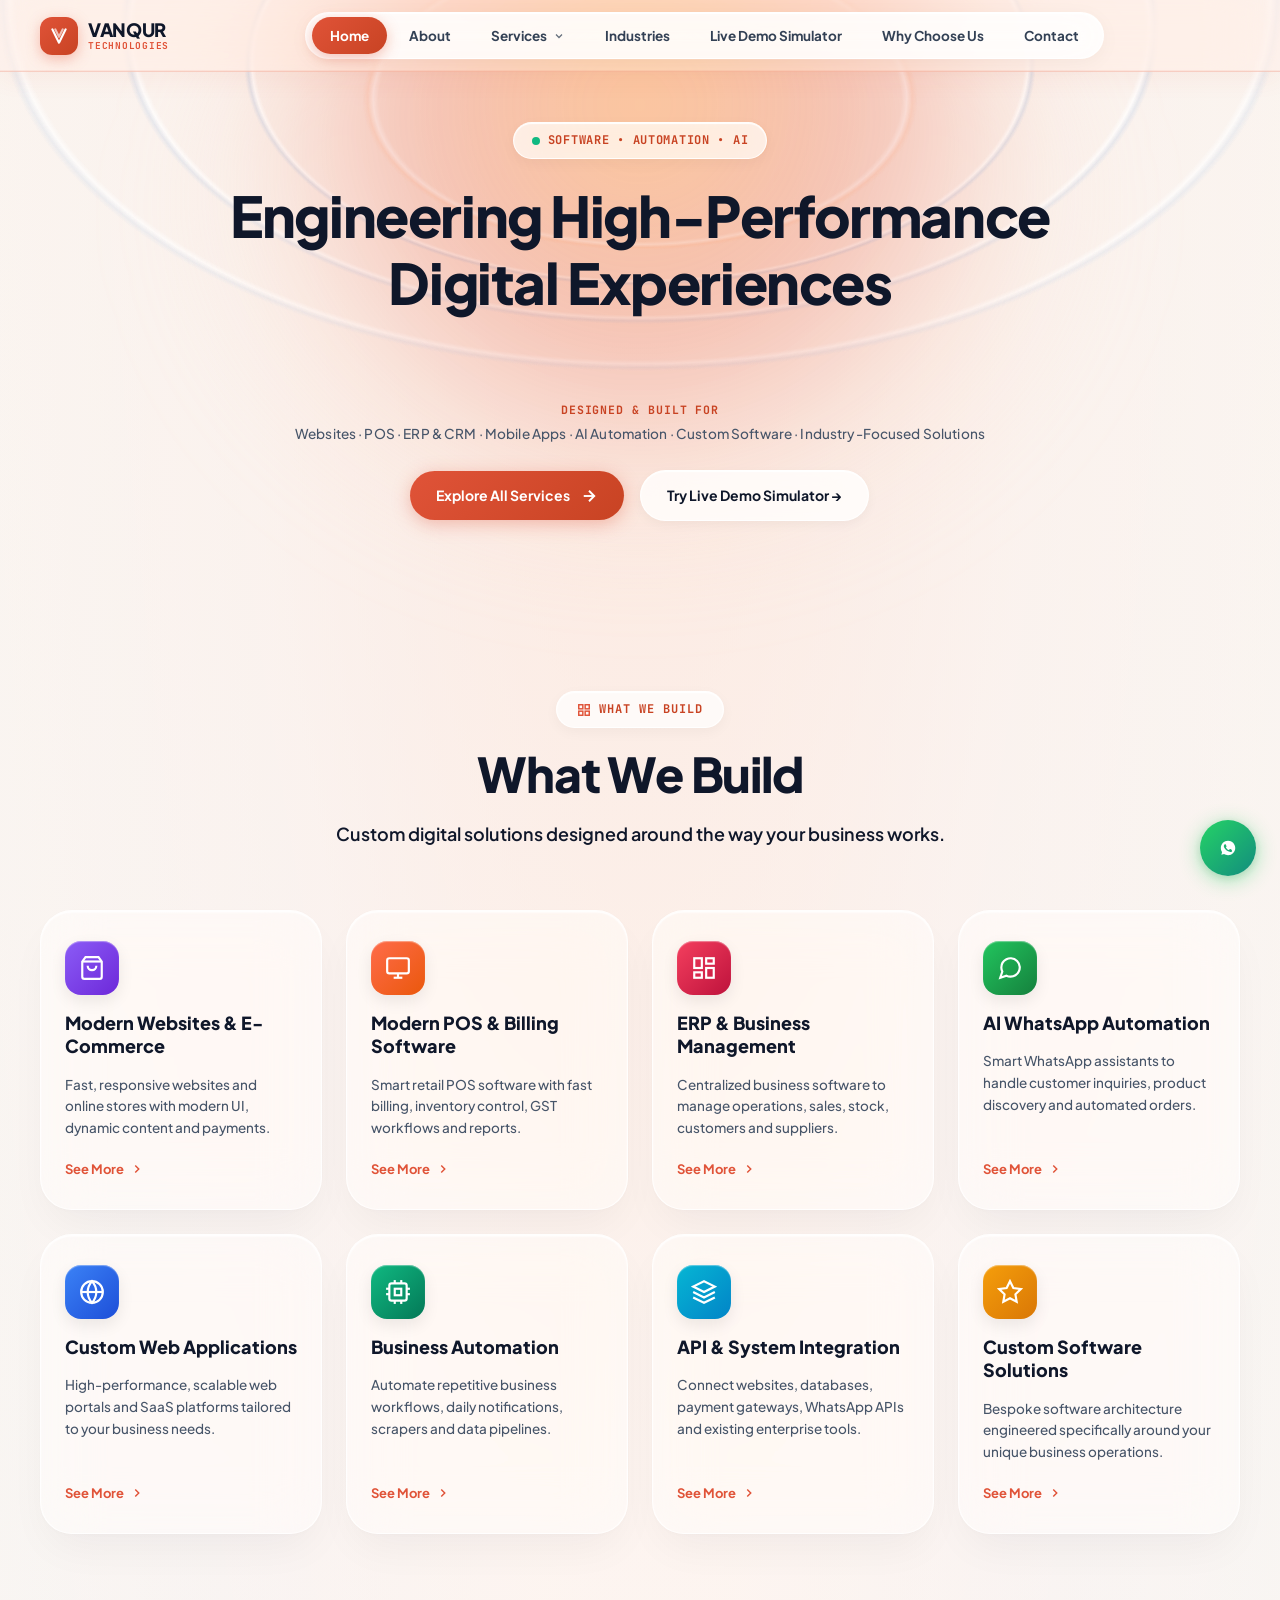
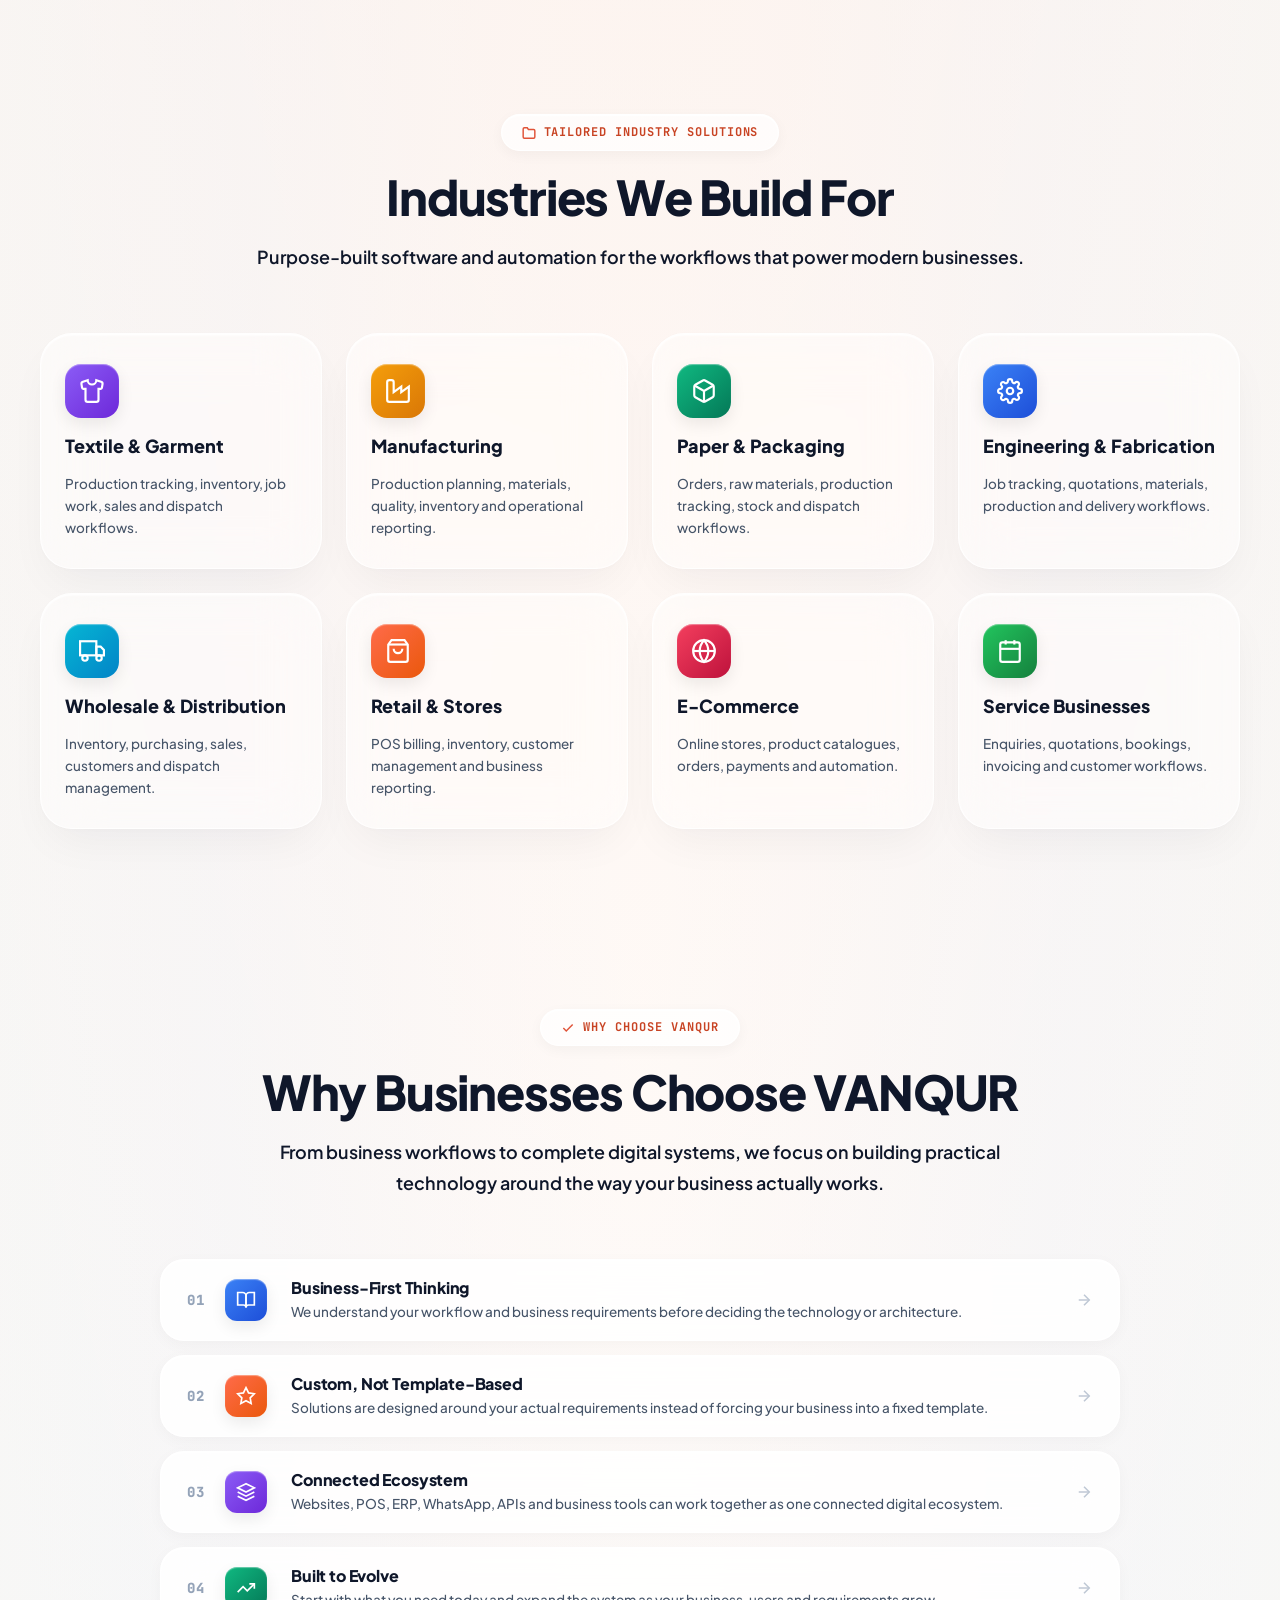
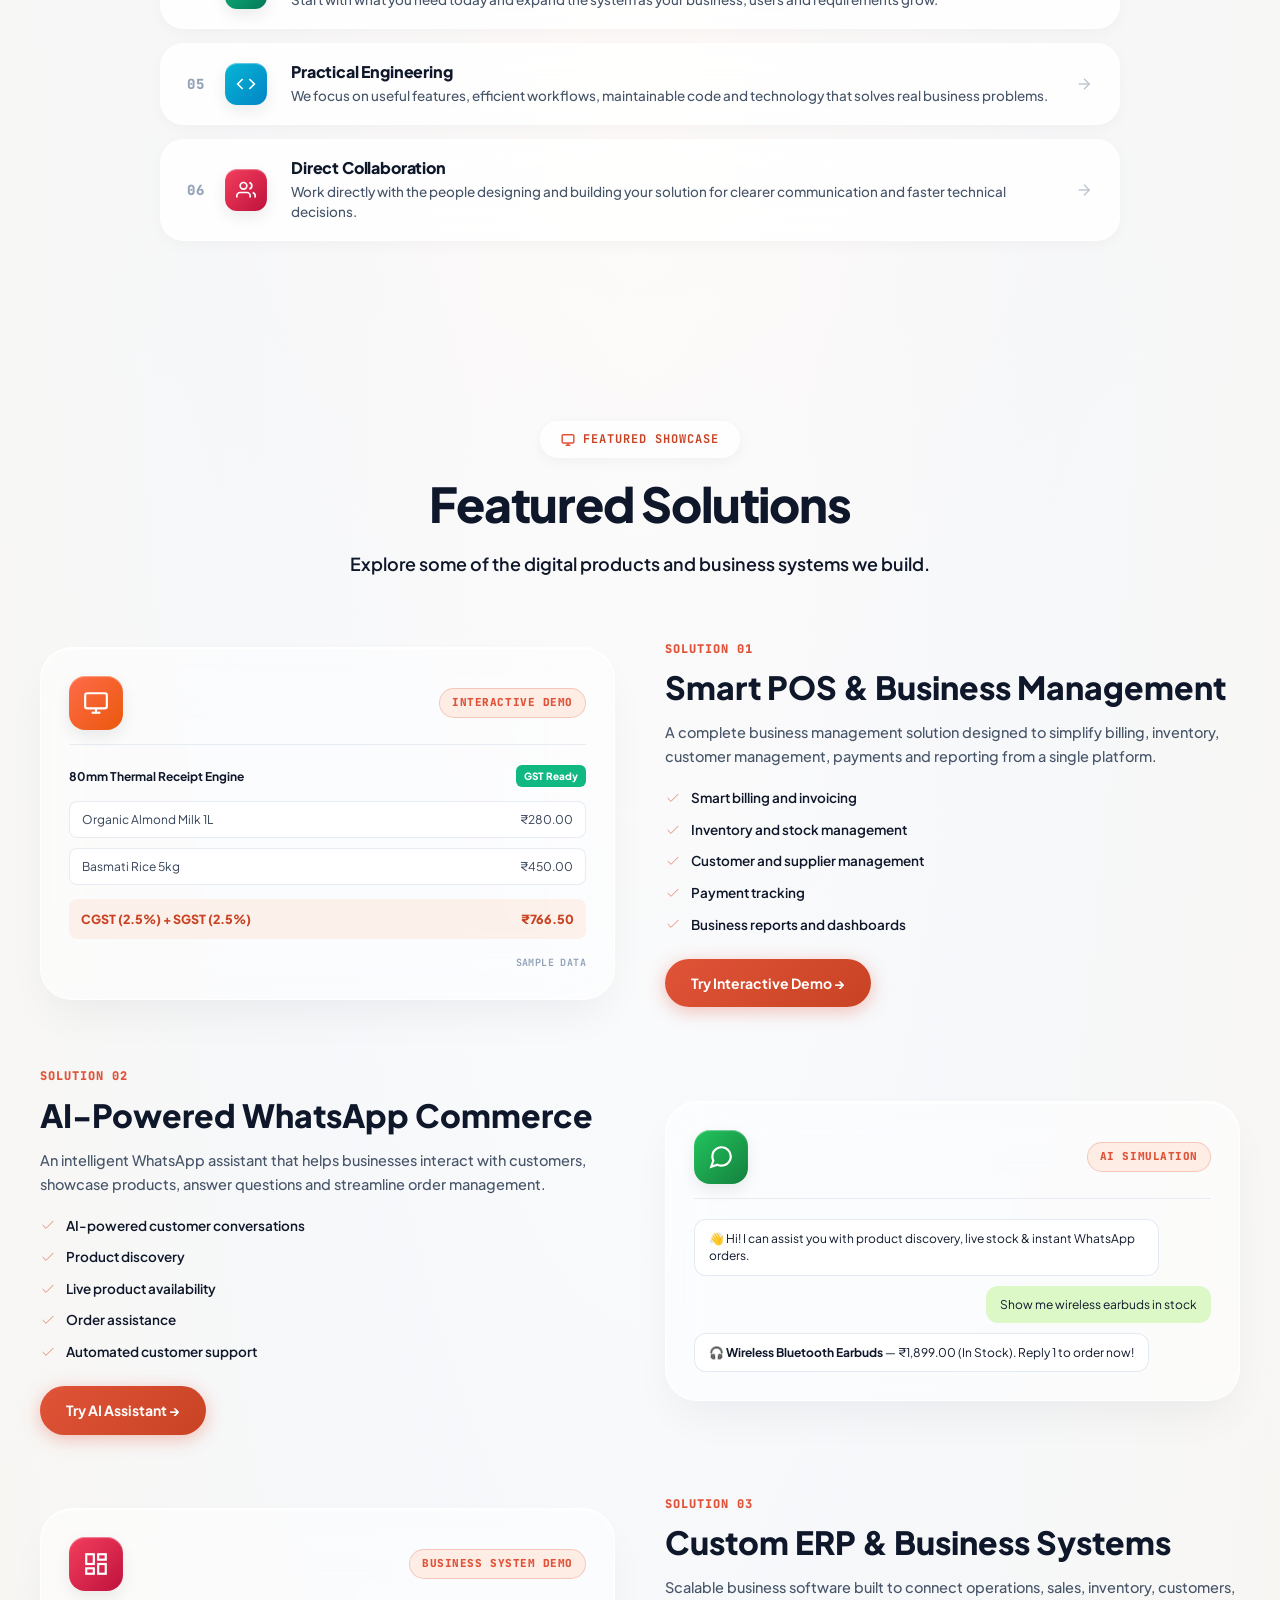
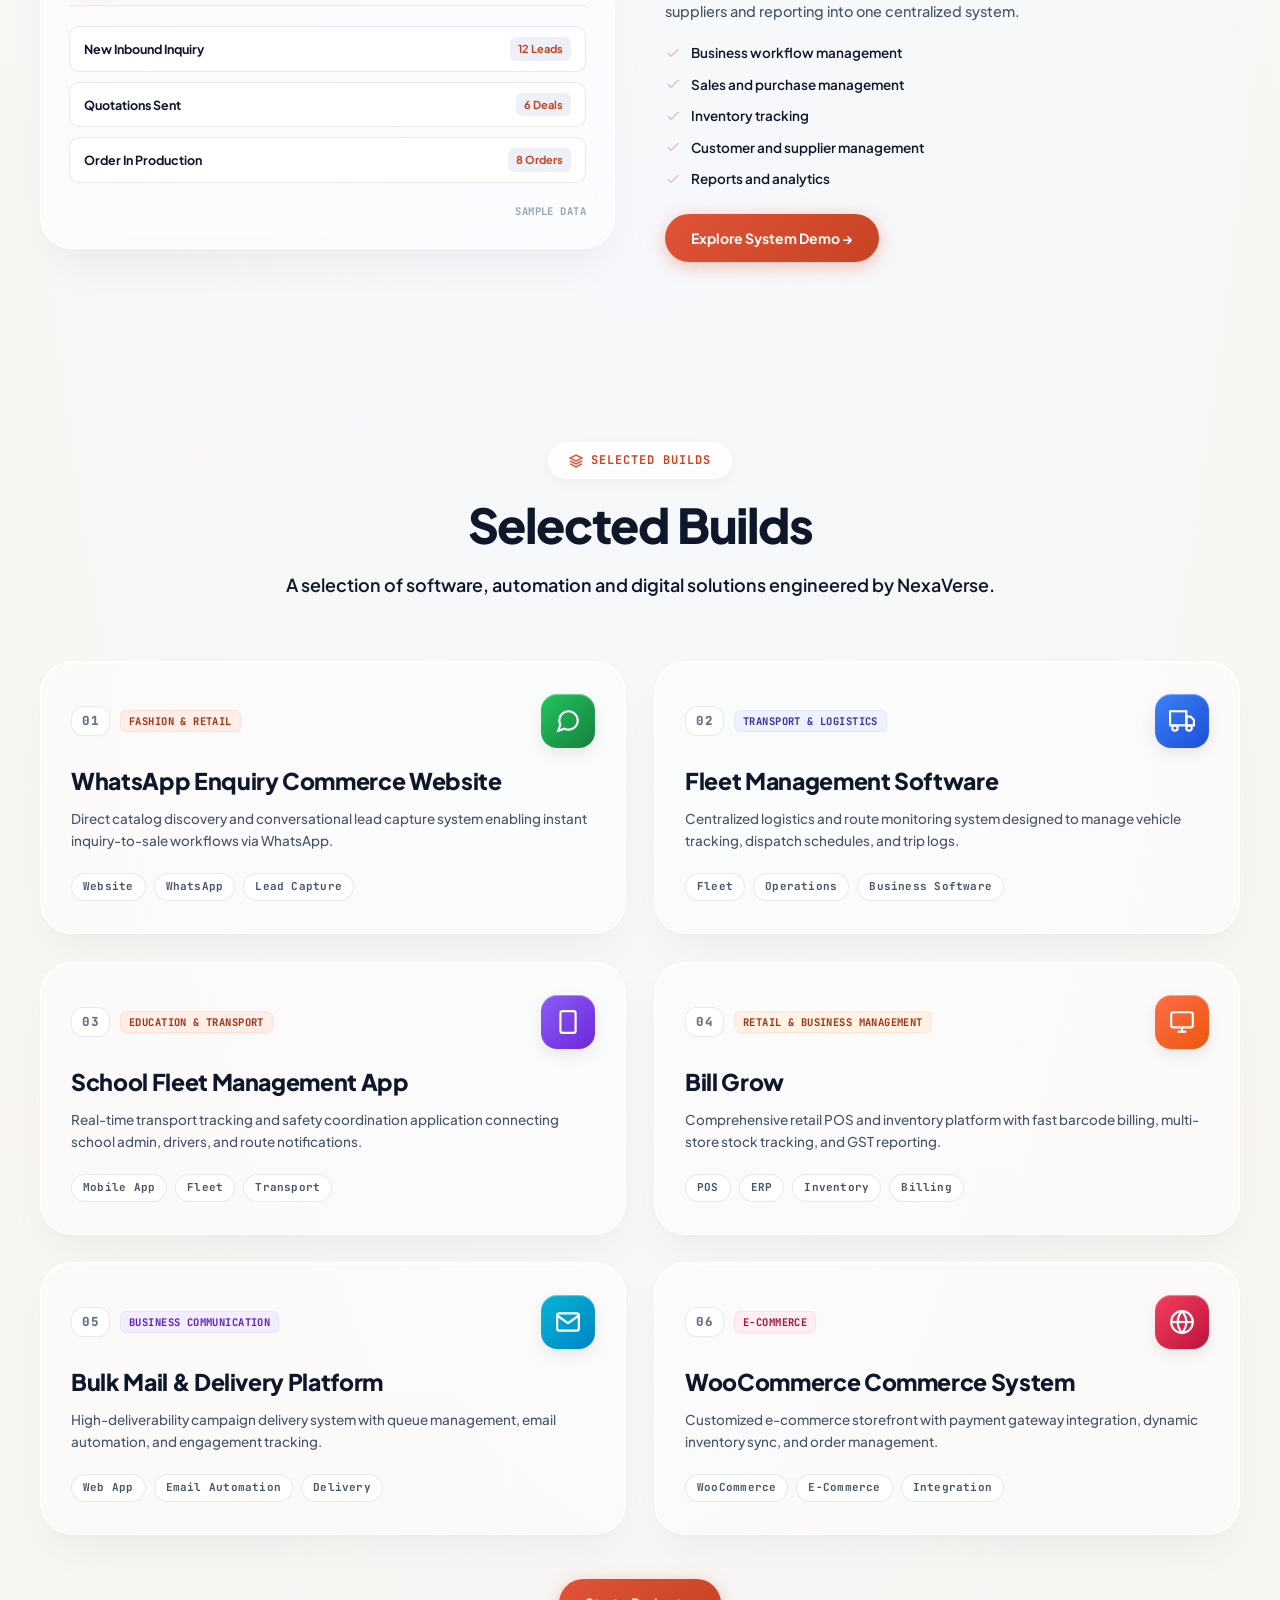
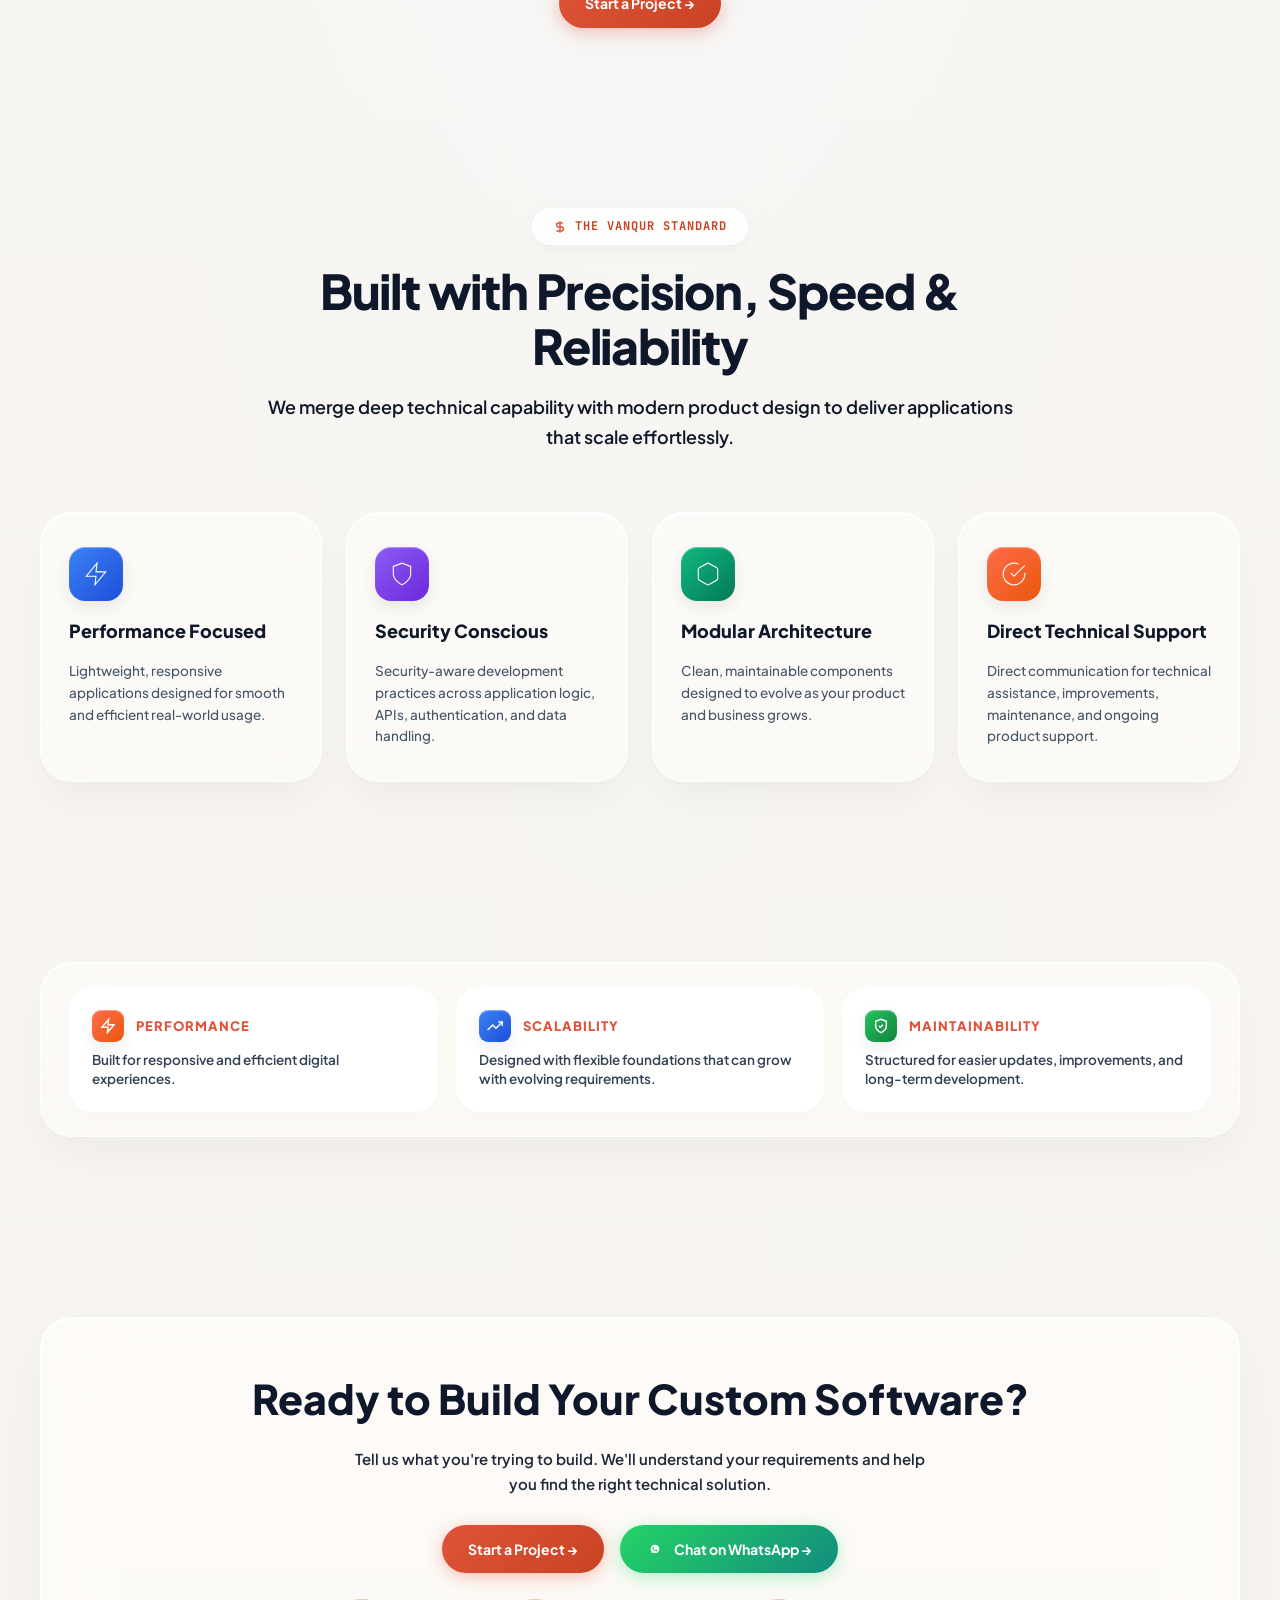
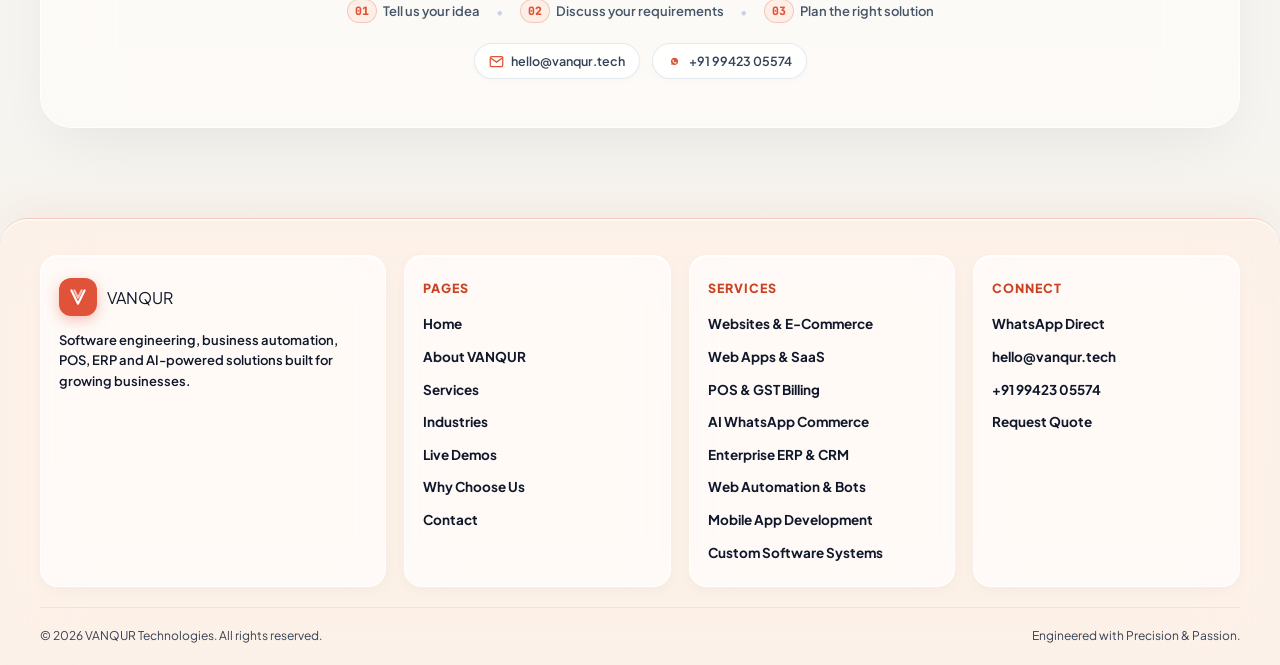
==== commit 9c2bb487: "Update contact number to 9942305574, fix API integration icon, and rebrand to VANQUR Technologies" ====
--- a/index.html
+++ b/index.html
@@ -6,8 +6,8 @@
   <meta name="mobile-web-app-capable" content="yes">
   <meta name="apple-mobile-web-app-capable" content="yes">
   <meta name="theme-color" content="#FFF6F0">
-  <title>VANQUR Software Studio | Engineering Digital Experiences That Move Businesses Forward</title>
-  <meta name="description" content="VANQUR Software Studio builds high-performance modern websites, web applications, POS billing systems, e-commerce platforms, and intelligent business automations.">
+  <title>VANQUR Technologies | Engineering Digital Experiences That Move Businesses Forward</title>
+  <meta name="description" content="VANQUR Technologies builds high-performance modern websites, web applications, POS billing systems, e-commerce platforms, and intelligent business automations.">
   
   <!-- CSS Stylesheets -->
   <link rel="stylesheet" href="css/design-tokens.css">
@@ -38,7 +38,7 @@
         </div>
         <div class="brand-text-block">
           <span class="brand-name">VANQUR</span>
-          <span class="brand-tag">SOFTWARE STUDIO</span>
+          <span class="brand-tag">TECHNOLOGIES</span>
         </div>
       </a>
 
@@ -910,7 +910,7 @@
           <a href="contact.html" class="btn btn-primary">
             Start a Project &rarr;
           </a>
-          <a href="https://api.whatsapp.com/send?phone=919876543210&text=Hi%20VANQUR,%20let's%20start%20our%20project" target="_blank" class="btn btn-whatsapp">
+          <a href="https://api.whatsapp.com/send?phone=919942305574&text=Hi%20VANQUR,%20let's%20start%20our%20project" target="_blank" class="btn btn-whatsapp">
             <svg width="18" height="18" viewBox="0 0 24 24" fill="currentColor">
               <path d="M12.031 6.172c-3.181 0-5.767 2.586-5.768 5.766-.001 1.298.38 2.27 1.019 3.287l-.582 2.128 2.182-.573c.978.58 1.911.928 3.145.929 3.178 0 5.767-2.587 5.768-5.766.001-3.187-2.575-5.771-5.764-5.771zm3.392 8.244c-.144.405-.837.774-1.17.824-.312.045-.694.072-2.189-.553-1.619-.676-2.652-2.327-2.733-2.434-.08-.106-.653-.872-.653-1.662 0-.79.414-1.178.559-1.341.144-.162.315-.203.42-.203.104 0 .209.002.301.006.096.004.226-.037.353.27.13.315.446 1.088.486 1.168.04.08.067.174.013.28-.053.106-.08.172-.16.265-.08.093-.169.208-.241.279-.08.08-.163.167-.07.327.094.16.417.689.896 1.115.617.549 1.137.719 1.297.799.16.08.254.07.348-.04.094-.108.401-.468.508-.629.107-.162.214-.135.361-.08.148.053.935.441 1.096.521.161.08.268.12.308.188.04.068.04.392-.104.797z"/>
             </svg>
@@ -942,11 +942,11 @@
             <svg width="15" height="15" viewBox="0 0 24 24" fill="none" stroke="currentColor" stroke-width="2"><path d="M4 4h16c1.1 0 2 .9 2 2v12c0 1.1-.9 2-2 2H4c-1.1 0-2-.9-2-2V6c0-1.1.9-2 2-2z"/><polyline points="22,6 12,13 2,6"/></svg>
             <span>hello@vanqur.tech</span>
           </a>
-          <a href="https://api.whatsapp.com/send?phone=919876543210" target="_blank" class="cta-contact-pill">
+          <a href="https://api.whatsapp.com/send?phone=919942305574" target="_blank" class="cta-contact-pill">
             <svg width="15" height="15" viewBox="0 0 24 24" fill="currentColor">
               <path d="M12.031 6.172c-3.181 0-5.767 2.586-5.768 5.766-.001 1.298.38 2.27 1.019 3.287l-.582 2.128 2.182-.573c.978.58 1.911.928 3.145.929 3.178 0 5.767-2.587 5.768-5.766.001-3.187-2.575-5.771-5.764-5.771zm3.392 8.244c-.144.405-.837.774-1.17.824-.312.045-.694.072-2.189-.553-1.619-.676-2.652-2.327-2.733-2.434-.08-.106-.653-.872-.653-1.662 0-.79.414-1.178.559-1.341.144-.162.315-.203.42-.203.104 0 .209.002.301.006.096.004.226-.037.353.27.13.315.446 1.088.486 1.168.04.08.067.174.013.28-.053.106-.08.172-.16.265-.08.093-.169.208-.241.279-.08.08-.163.167-.07.327.094.16.417.689.896 1.115.617.549 1.137.719 1.297.799.16.08.254.07.348-.04.094-.108.401-.468.508-.629.107-.162.214-.135.361-.08.148.053.935.441 1.096.521.161.08.268.12.308.188.04.068.04.392-.104.797z"/>
             </svg>
-            <span>+91 98765 43210</span>
+            <span>+91 99423 05574</span>
           </a>
         </div>
       </div>
@@ -1002,16 +1002,16 @@
         <div class="footer-card-box">
           <h4 class="footer-heading">Connect</h4>
           <ul class="footer-links">
-            <li><a href="https://api.whatsapp.com/send?phone=919876543210" target="_blank">WhatsApp Direct</a></li>
+            <li><a href="https://api.whatsapp.com/send?phone=919942305574" target="_blank">WhatsApp Direct</a></li>
             <li><a href="mailto:hello@vanqur.tech">hello@vanqur.tech</a></li>
-            <li><a href="tel:+919876543210">+91 98765 43210</a></li>
+            <li><a href="tel:+919942305574">+91 99423 05574</a></li>
             <li><a href="contact.html">Request Quote</a></li>
           </ul>
         </div>
       </div>
 
       <div class="footer-bottom">
-        <p>&copy; 2026 VANQUR Software Studio. All rights reserved.</p>
+        <p>&copy; 2026 VANQUR Technologies. All rights reserved.</p>
         <p>Engineered with Precision &amp; Passion.</p>
       </div>
     </div>
@@ -1037,7 +1037,7 @@
   </div>
 
   <!-- Floating WhatsApp Action Bubble -->
-  <a href="https://api.whatsapp.com/send?phone=919876543210&text=Hi%20VANQUR,%20I%20want%20to%20discuss%20a%20project" target="_blank" rel="noopener noreferrer" class="floating-whatsapp-btn" aria-label="Chat on WhatsApp">
+  <a href="https://api.whatsapp.com/send?phone=919942305574&text=Hi%20VANQUR,%20I%20want%20to%20discuss%20a%20project" target="_blank" rel="noopener noreferrer" class="floating-whatsapp-btn" aria-label="Chat on WhatsApp">
     <svg viewBox="0 0 24 24" fill="currentColor">
       <path d="M12.031 6.172c-3.181 0-5.767 2.586-5.768 5.766-.001 1.298.38 2.27 1.019 3.287l-.582 2.128 2.182-.573c.978.58 1.911.928 3.145.929 3.178 0 5.767-2.587 5.768-5.766.001-3.187-2.575-5.771-5.764-5.771zm3.392 8.244c-.144.405-.837.774-1.17.824-.312.045-.694.072-2.189-.553-1.619-.676-2.652-2.327-2.733-2.434-.08-.106-.653-.872-.653-1.662 0-.79.414-1.178.559-1.341.144-.162.315-.203.42-.203.104 0 .209.002.301.006.096.004.226-.037.353.27.13.315.446 1.088.486 1.168.04.08.067.174.013.28-.053.106-.08.172-.16.265-.08.093-.169.208-.241.279-.08.08-.163.167-.07.327.094.16.417.689.896 1.115.617.549 1.137.719 1.297.799.16.08.254.07.348-.04.094-.108.401-.468.508-.629.107-.162.214-.135.361-.08.148.053.935.441 1.096.521.161.08.268.12.308.188.04.068.04.392-.104.797z"/>
     </svg>
--- a/css/design-tokens.css
+++ b/css/design-tokens.css
@@ -63,6 +63,8 @@
   --app-icon-cyan-glow: rgba(6, 182, 212, 0.35);
   --app-icon-green: linear-gradient(135deg, #22C55E 0%, #15803D 100%);
   --app-icon-green-glow: rgba(34, 197, 94, 0.35);
+  --app-icon-indigo: linear-gradient(135deg, #6366F1 0%, #4338CA 100%);
+  --app-icon-indigo-glow: rgba(99, 102, 241, 0.35);
 
   /* Primary Gradients */
   --grad-primary: linear-gradient(135deg, #E05338 0%, #C84323 100%);
--- a/css/style.css
+++ b/css/style.css
@@ -832,6 +832,7 @@
 .app-icon-rose { background: var(--app-icon-rose); }
 .app-icon-cyan { background: var(--app-icon-cyan); }
 .app-icon-green { background: var(--app-icon-green); }
+.app-icon-indigo { background: var(--app-icon-indigo); }
 
 .pillars-grid {
   display: grid;
--- a/css/responsive.css
+++ b/css/responsive.css
@@ -182,6 +182,7 @@
   .footer-card-box,
   .pillar-icon-wrap,
   .selected-build-card,
+  .why-choose-row-card,
   .industry-card {
     background: #FFFFFF !important;
     backdrop-filter: none !important;
@@ -193,14 +194,6 @@
     will-change: auto !important;
     opacity: 1 !important;
     min-width: 0 !important;
-  }
-
-  .why-choose-body p {
-    background: #F8FAFC !important;
-    backdrop-filter: none !important;
-    -webkit-backdrop-filter: none !important;
-    border: 1px solid #E2E8F0 !important;
-    box-shadow: none !important;
   }
 
   /* 3. Reset scroll-reveal classes to visible instantly on mobile */
@@ -637,12 +630,11 @@
   }
 
   .what-we-build-card p {
-    font-size: 11px !important;
-    line-height: 1.35 !important;
-    padding: 6px 7px !important;
-    border-radius: 8px !important;
-    background: #F8FAFC !important;
+    font-size: 11.5px !important;
+    line-height: 1.4 !important;
     color: #475569 !important;
+    padding: 0 !important;
+    background: transparent !important;
   }
 
   .card-see-more {
@@ -679,16 +671,25 @@
   .why-choose-cards-stack {
     margin-top: 16px !important;
     gap: 9px !important;
+    contain: layout paint;
   }
 
   .why-choose-row-card {
-    padding: 12px 12px !important;
-    gap: 10px !important;
+    padding: 12px 14px !important;
+    gap: 12px !important;
     border-radius: 14px !important;
+    background: #FFFFFF !important;
+    backdrop-filter: none !important;
+    -webkit-backdrop-filter: none !important;
+    box-shadow: 0 2px 6px rgba(15, 23, 42, 0.04) !important;
+    border: 1px solid rgba(224, 83, 56, 0.12) !important;
     display: flex !important;
     flex-direction: row !important;
     align-items: center !important;
     min-width: 0 !important;
+    transform: none !important;
+    transition: none !important;
+    will-change: auto !important;
   }
 
   .why-choose-card-left {
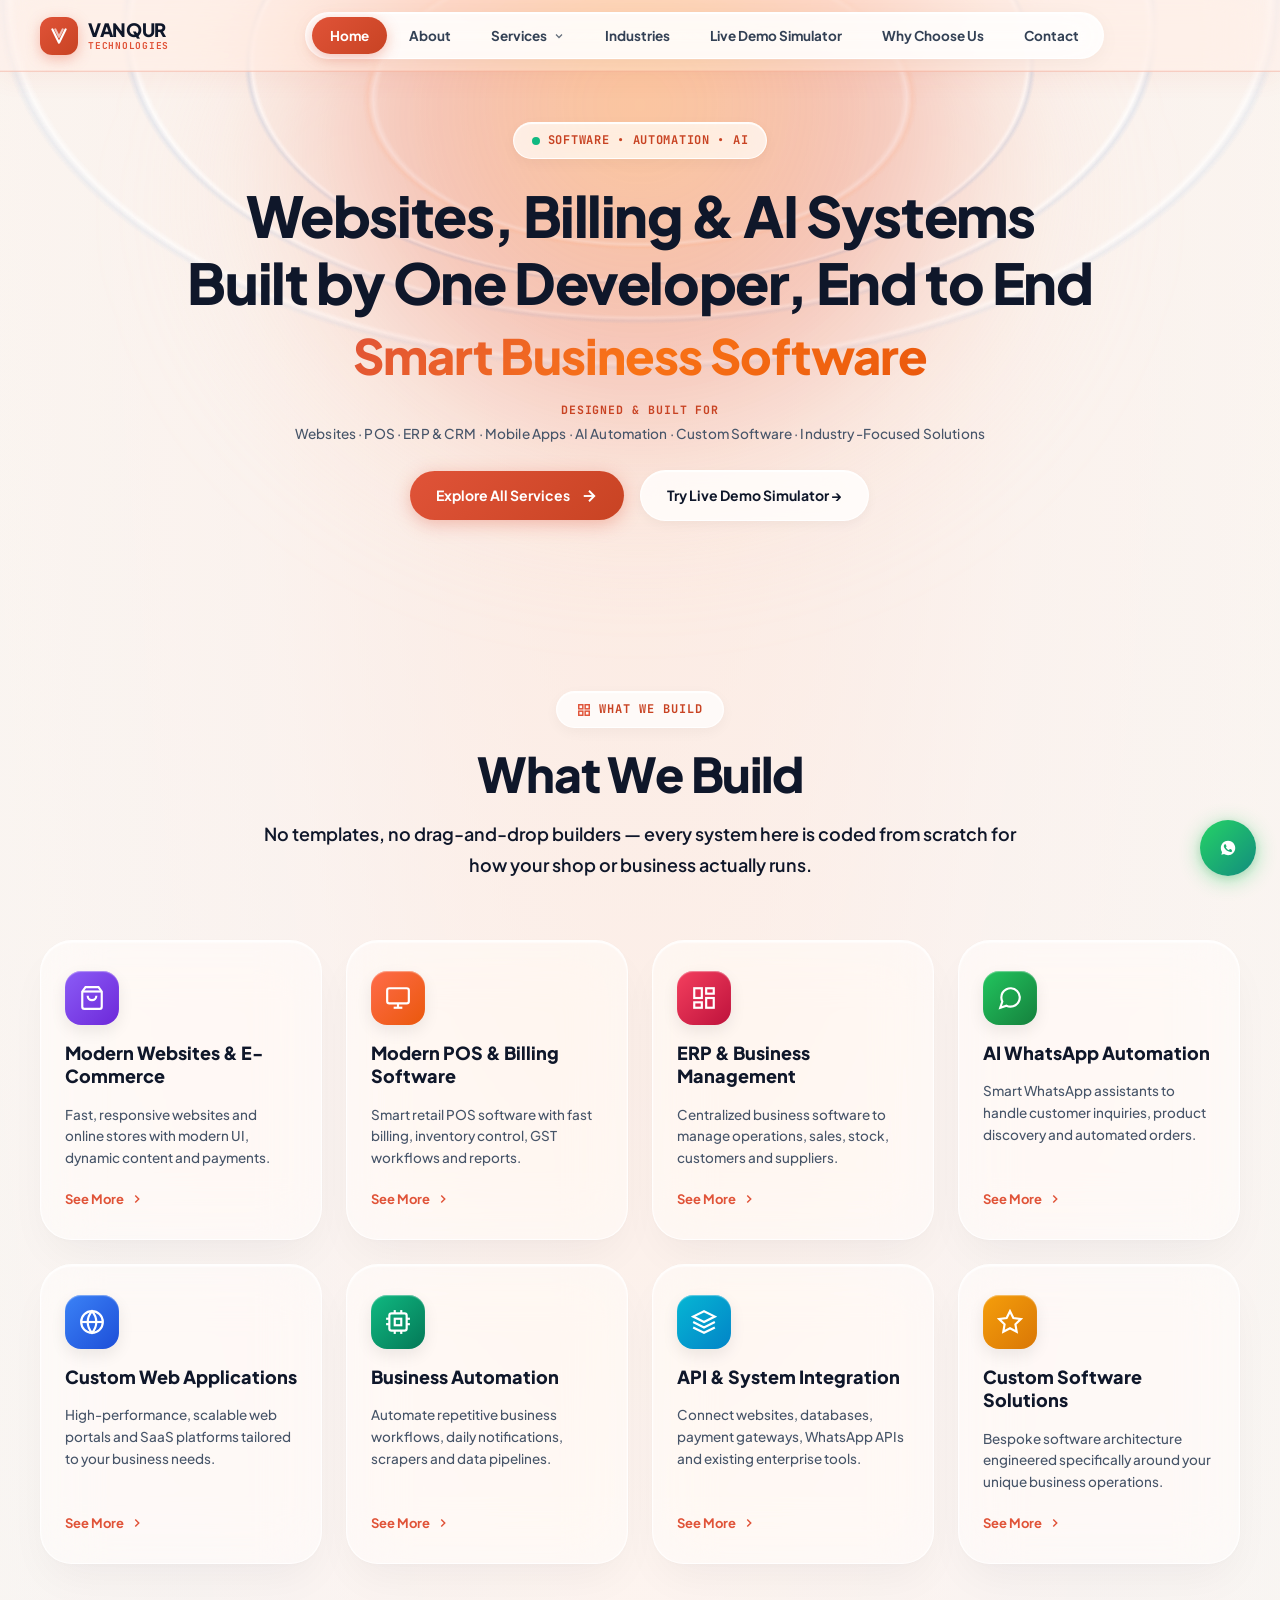
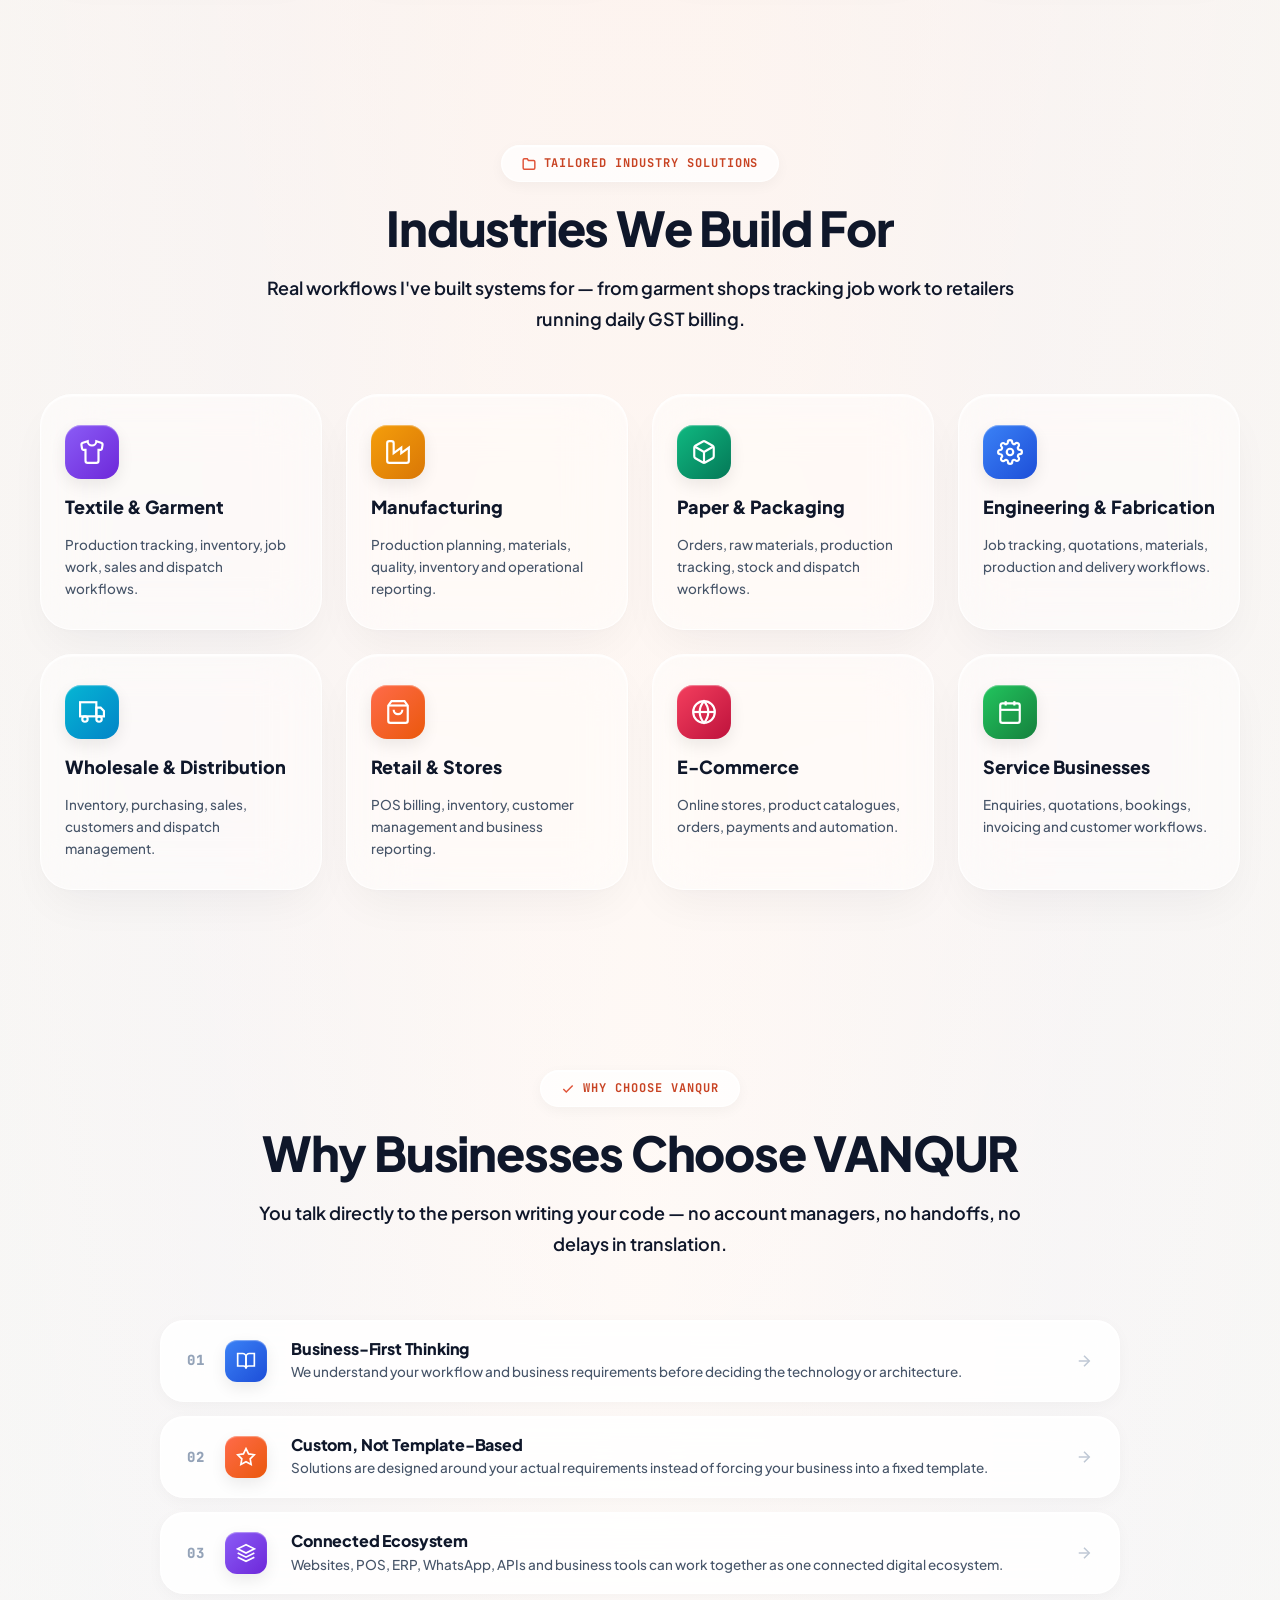
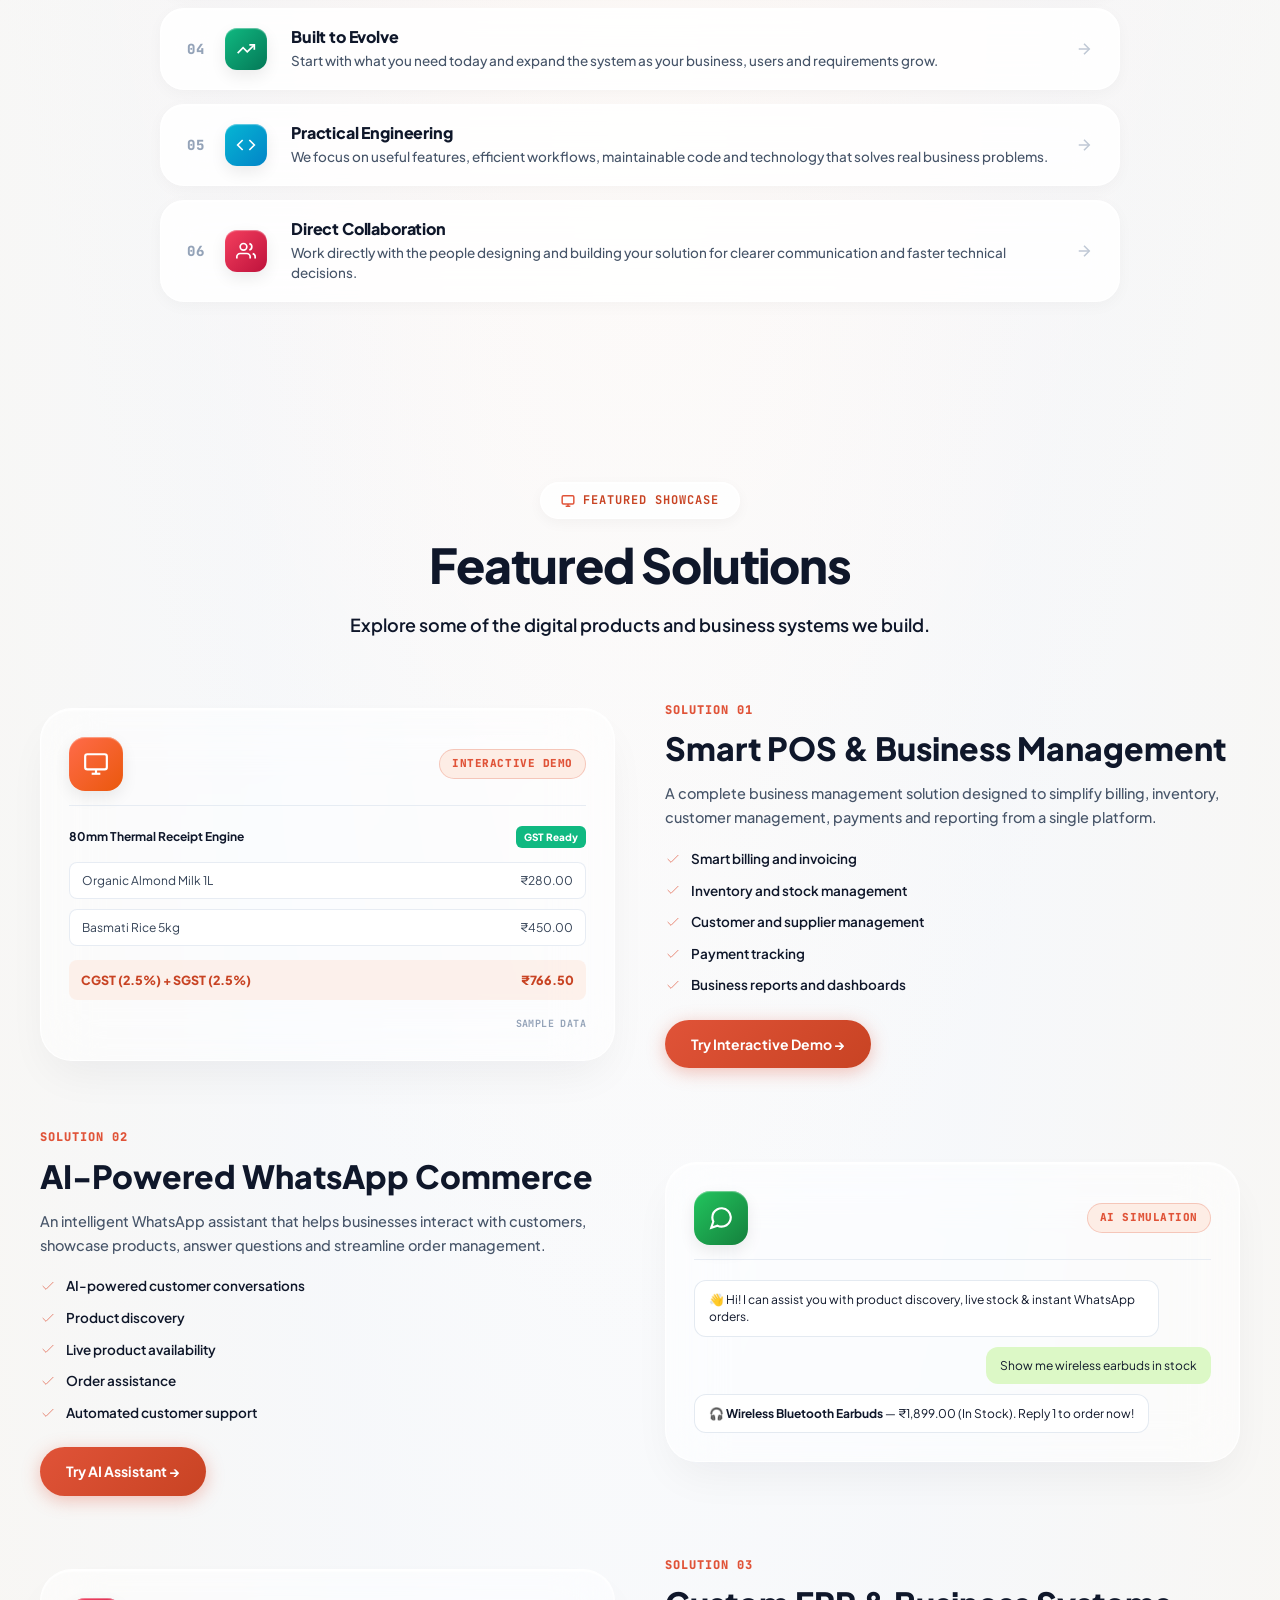
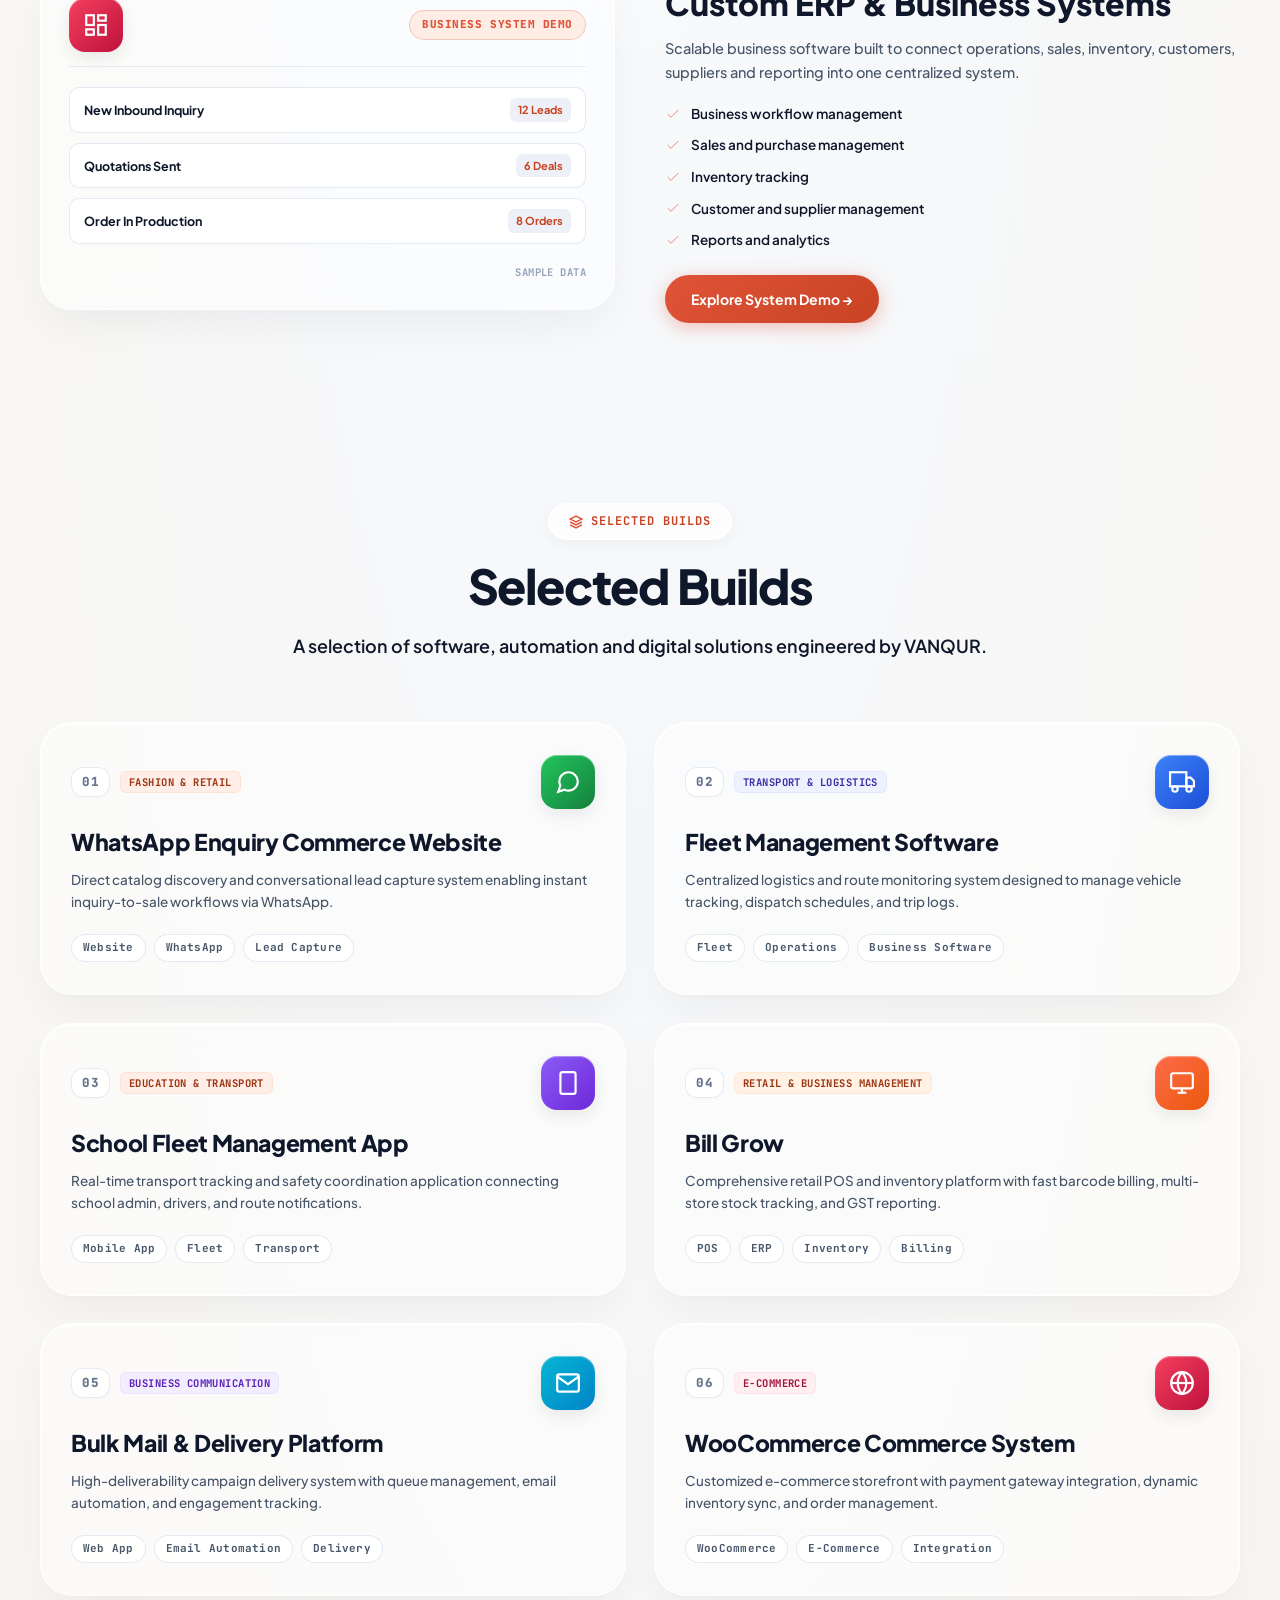
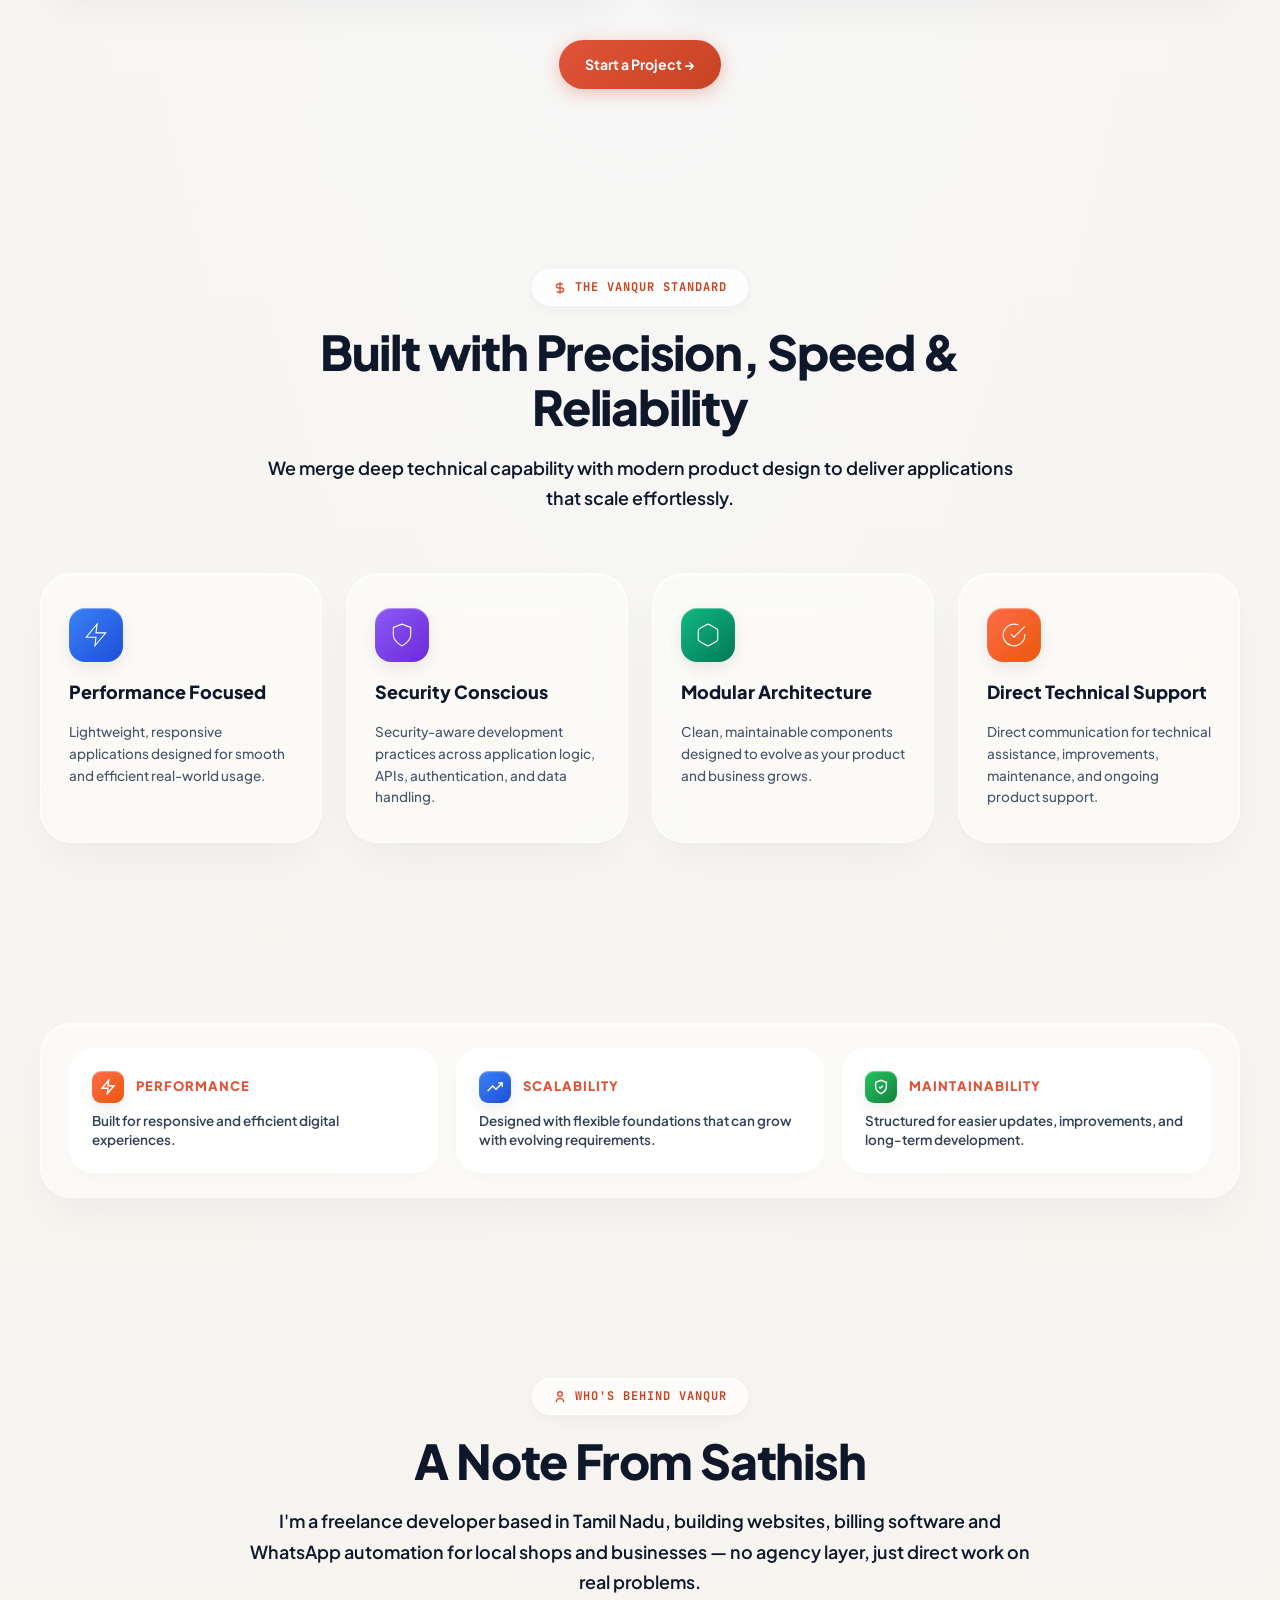
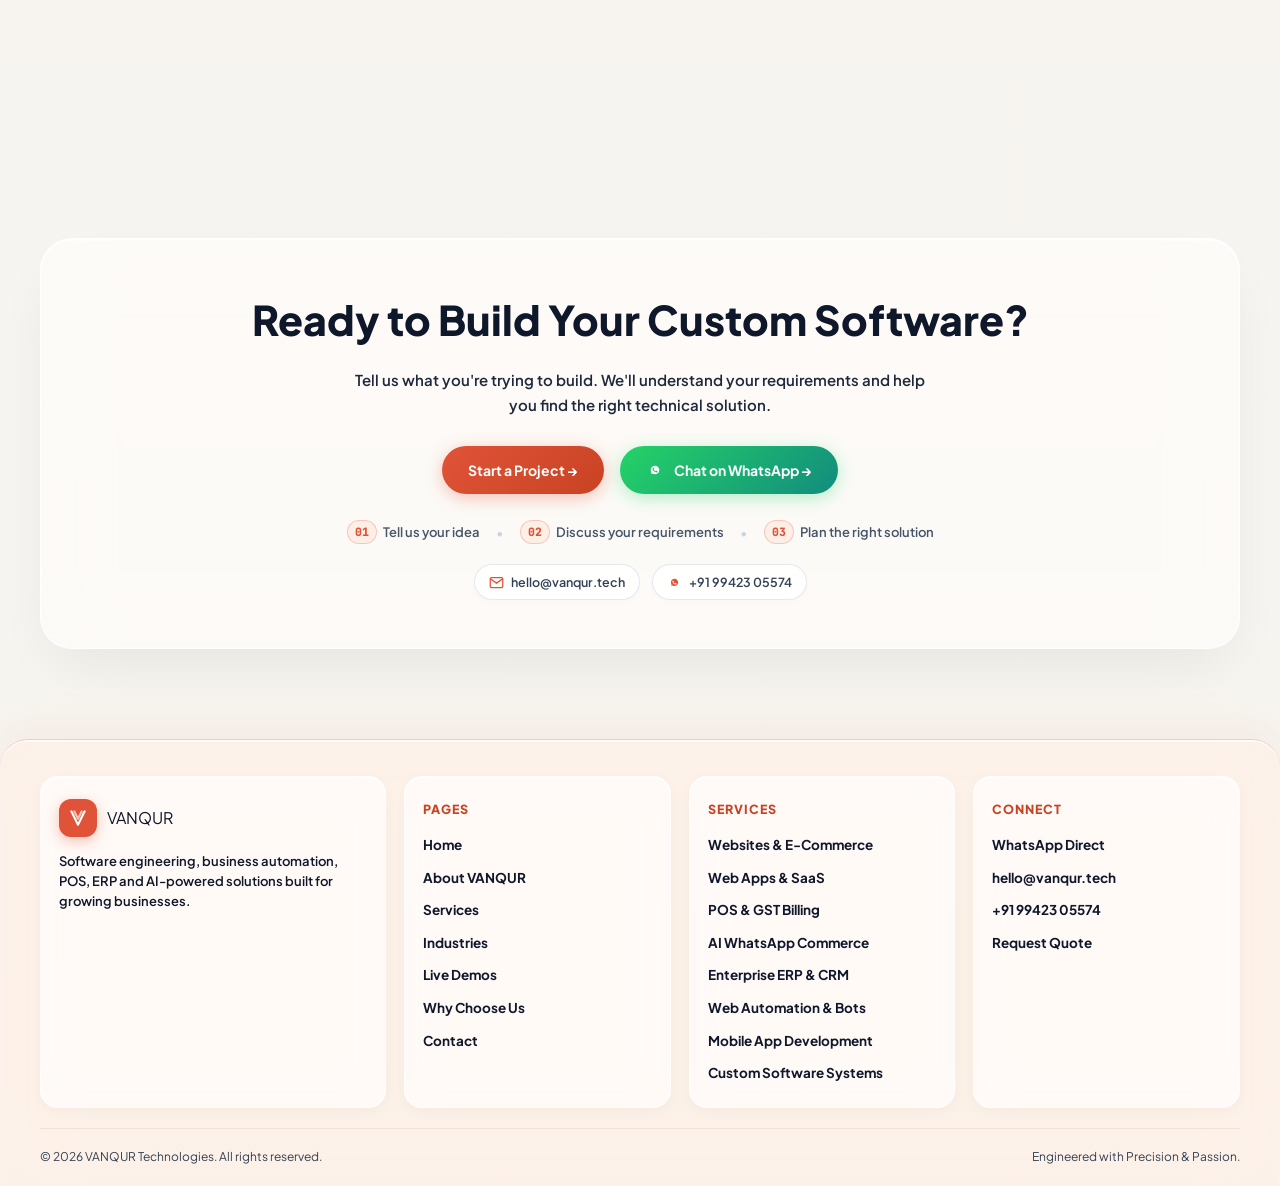
==== commit c9de9301: "Fix brand mismatch (NexaVerse->VANQUR), rewrite generic copy, add founder note section" ====
--- a/index.html
+++ b/index.html
@@ -178,7 +178,7 @@
           </div>
 
           <h1 class="hero-title">
-            Engineering High-Performance<br class="desktop-br"> Digital Experiences
+            Websites, Billing & AI Systems<br class="desktop-br"> Built by One Developer, End to End
           </h1>
 
           <div class="hero-rotating-wrapper" aria-live="polite">
@@ -218,7 +218,7 @@
           <span>WHAT WE BUILD</span>
         </div>
         <h2 class="section-title">What We Build</h2>
-        <p class="section-subtitle">Custom digital solutions designed around the way your business works.</p>
+        <p class="section-subtitle">No templates, no drag-and-drop builders — every system here is coded from scratch for how your shop or business actually runs.</p>
       </div>
 
       <div class="what-we-build-grid" id="what-we-build-grid">
@@ -338,7 +338,7 @@
           <span>TAILORED INDUSTRY SOLUTIONS</span>
         </div>
         <h2 class="section-title">Industries We Build For</h2>
-        <p class="section-subtitle">Purpose-built software and automation for the workflows that power modern businesses.</p>
+        <p class="section-subtitle">Real workflows I've built systems for — from garment shops tracking job work to retailers running daily GST billing.</p>
       </div>
 
       <div class="what-we-build-grid">
@@ -426,7 +426,7 @@
           <span>WHY CHOOSE VANQUR</span>
         </div>
         <h2 class="section-title">Why Businesses Choose VANQUR</h2>
-        <p class="section-subtitle">From business workflows to complete digital systems, we focus on building practical technology around the way your business actually works.</p>
+        <p class="section-subtitle">You talk directly to the person writing your code — no account managers, no handoffs, no delays in translation.</p>
       </div>
 
       <div class="why-choose-cards-stack">
@@ -665,7 +665,7 @@
           <span>SELECTED BUILDS</span>
         </div>
         <h2 class="section-title">Selected Builds</h2>
-        <p class="section-subtitle">A selection of software, automation and digital solutions engineered by NexaVerse.</p>
+        <p class="section-subtitle">A selection of software, automation and digital solutions engineered by VANQUR.</p>
       </div>
 
       <div class="selected-builds-grid">
@@ -895,6 +895,20 @@
           </div>
           <p class="value-strip-desc">Structured for easier updates, improvements, and long-term development.</p>
         </div>
+      </div>
+    </div>
+  </section>
+
+  <!-- Founder Note -->
+  <section class="section section-alt" id="founder-note">
+    <div class="container">
+      <div class="section-header">
+        <div class="section-badge">
+          <svg width="14" height="14" viewBox="0 0 24 24" fill="none" stroke="currentColor" stroke-width="2.5"><circle cx="12" cy="7" r="4"></circle><path d="M5.5 21a6.5 6.5 0 0 1 13 0"></path></svg>
+          <span>WHO'S BEHIND VANQUR</span>
+        </div>
+        <h2 class="section-title">A Note From Sathish</h2>
+        <p class="section-subtitle">I'm a freelance developer based in Tamil Nadu, building websites, billing software and WhatsApp automation for local shops and businesses — no agency layer, just direct work on real problems.</p>
       </div>
     </div>
   </section>
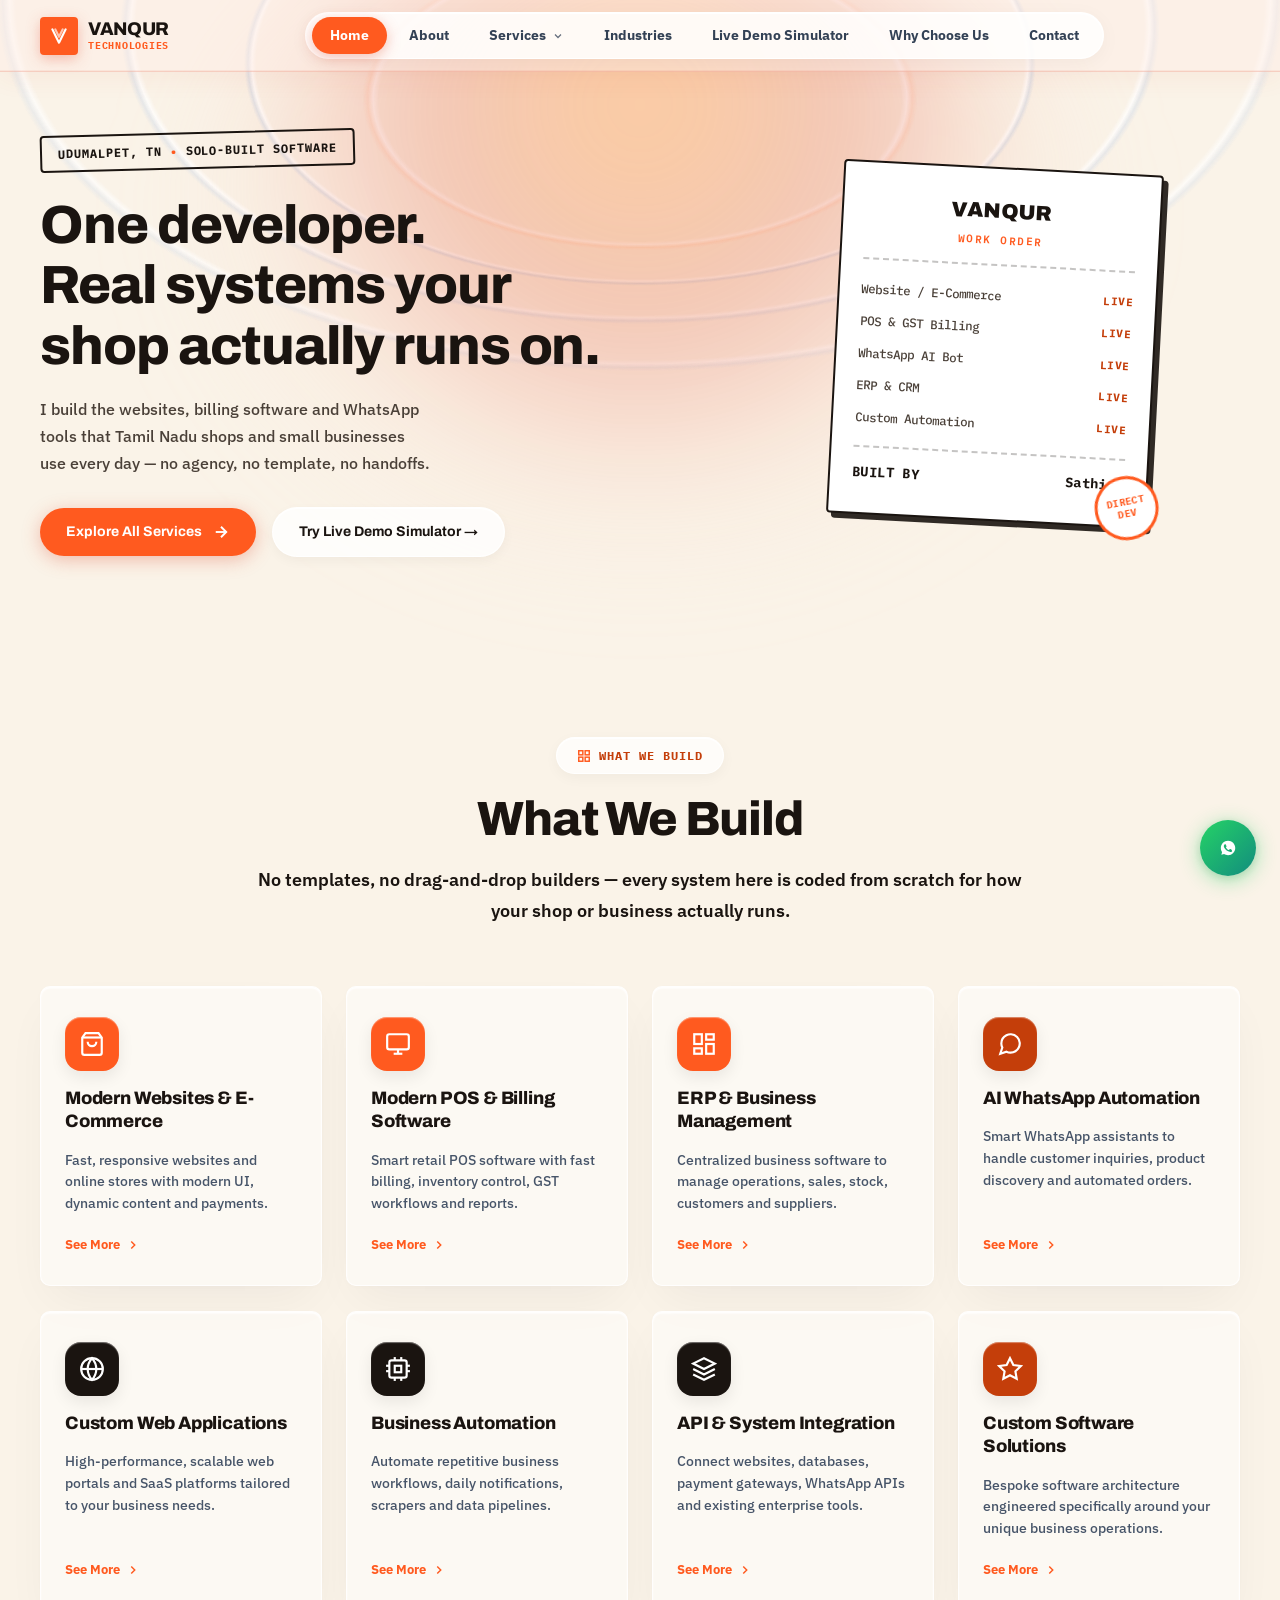
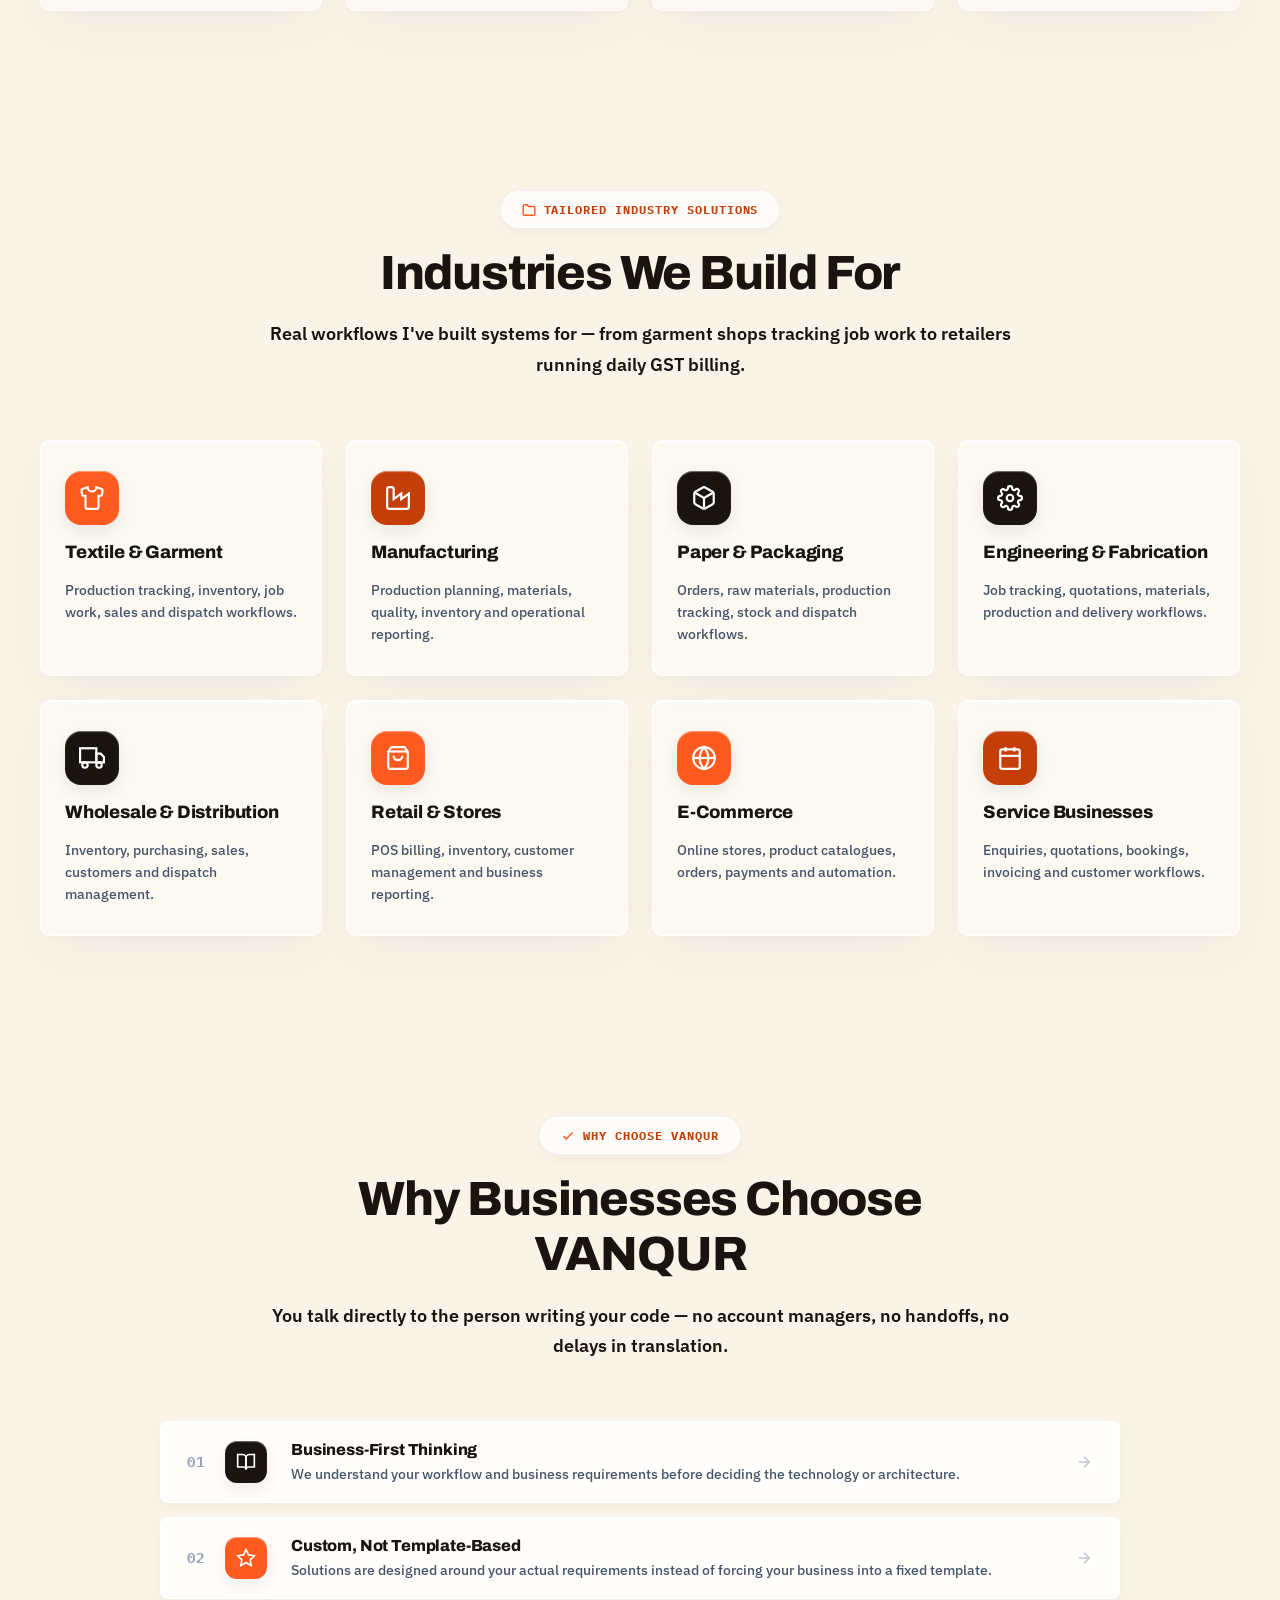
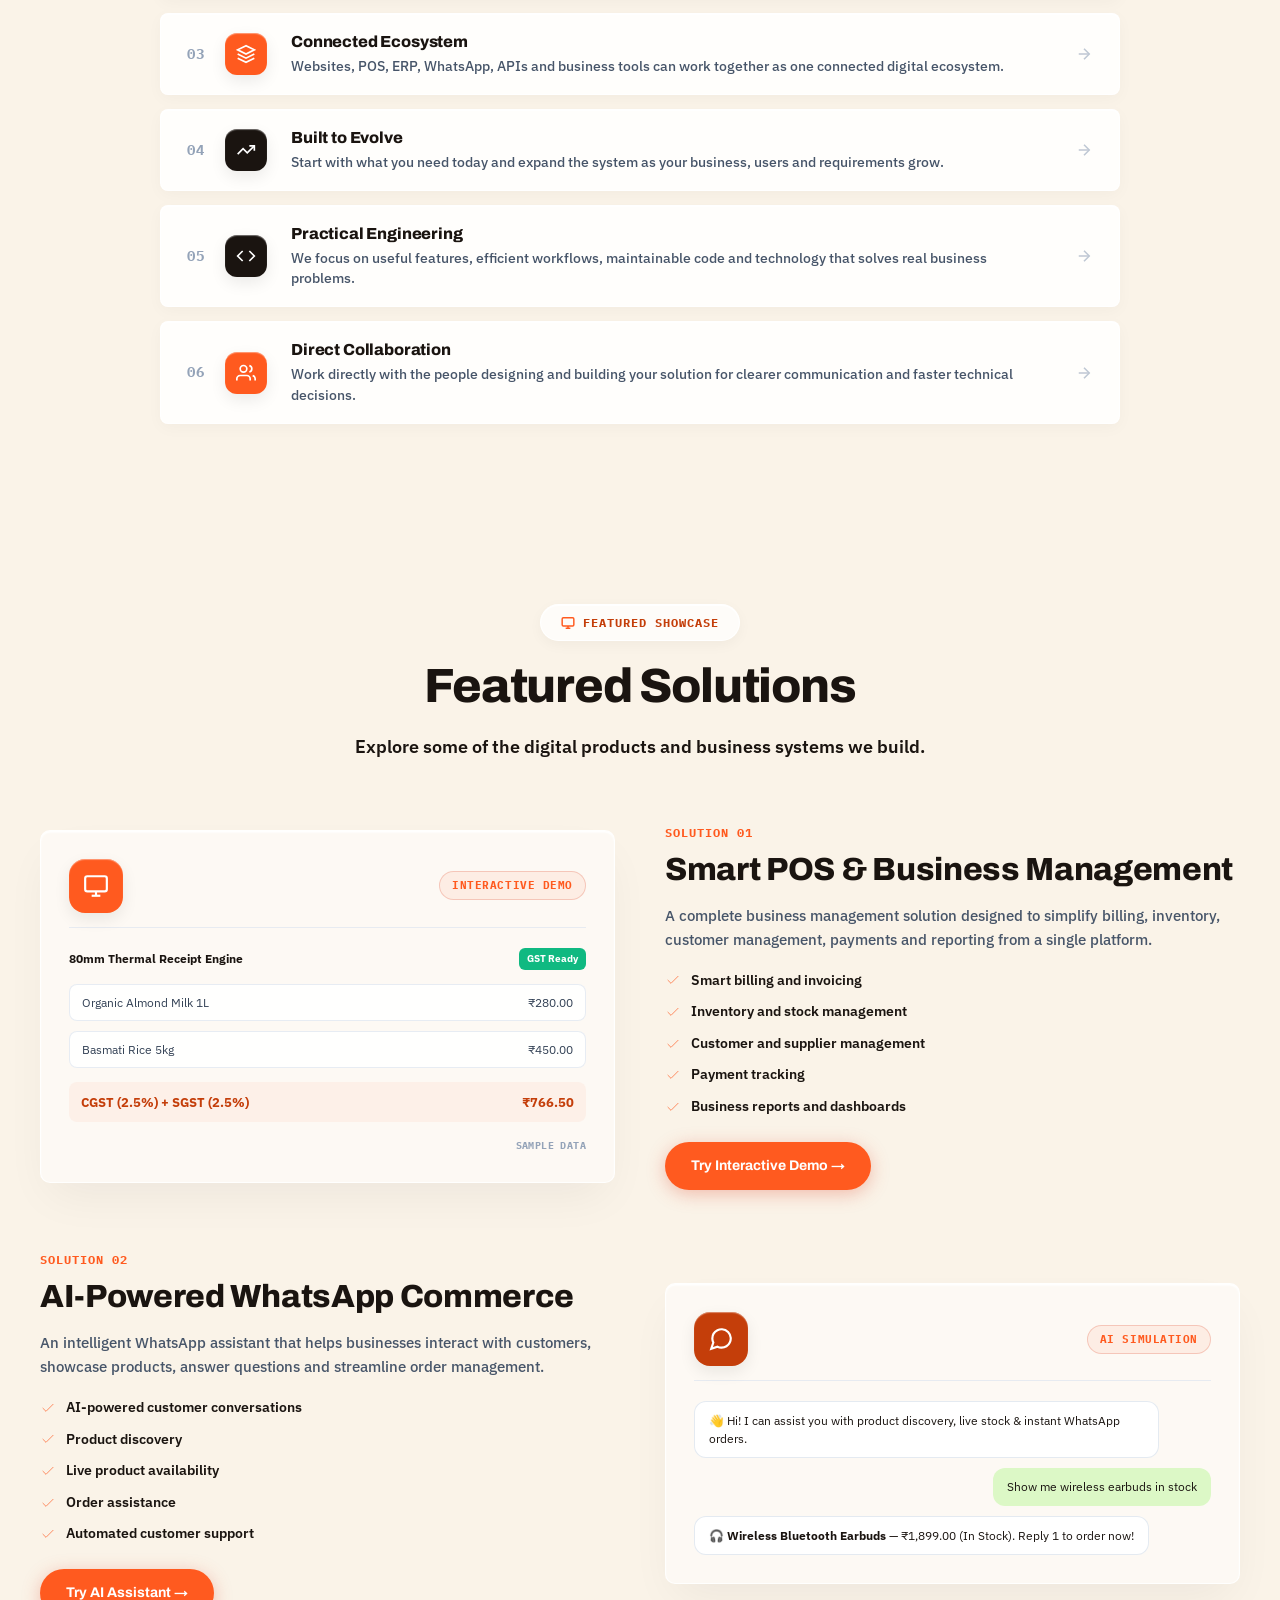
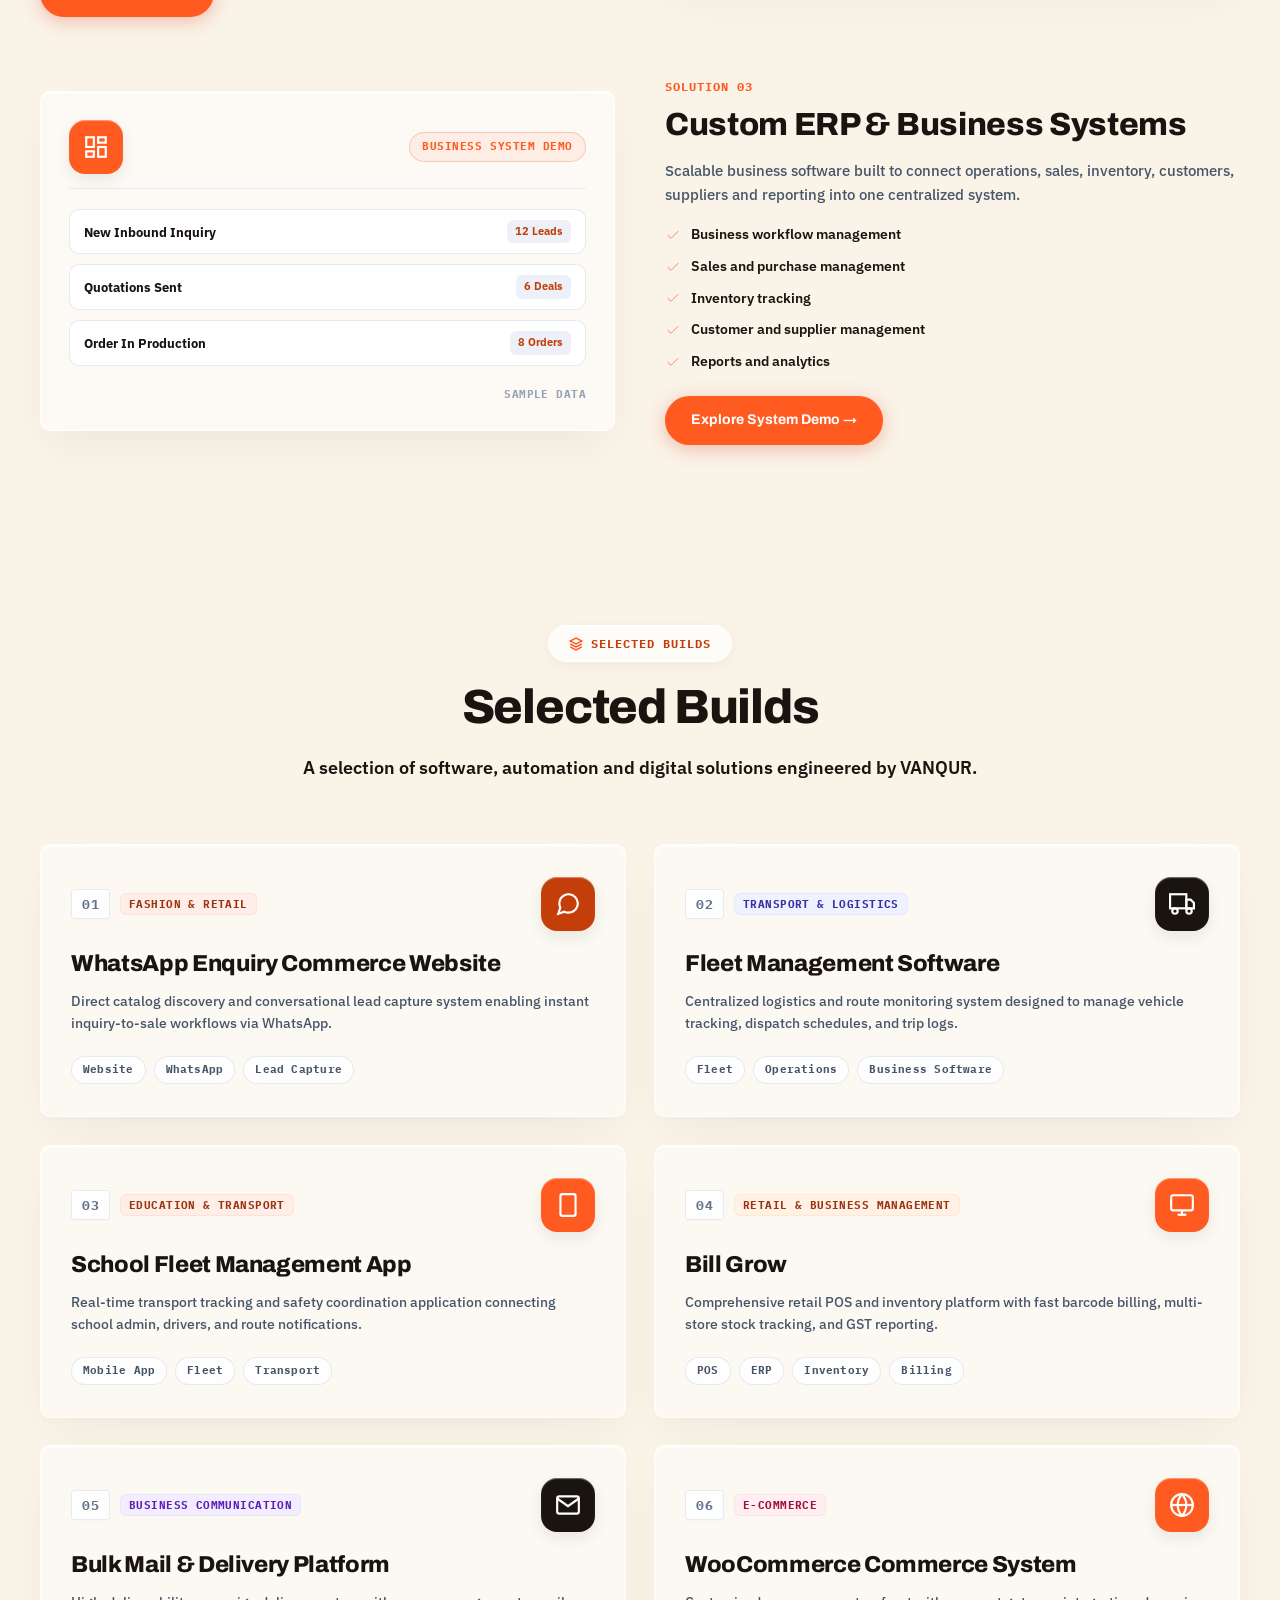
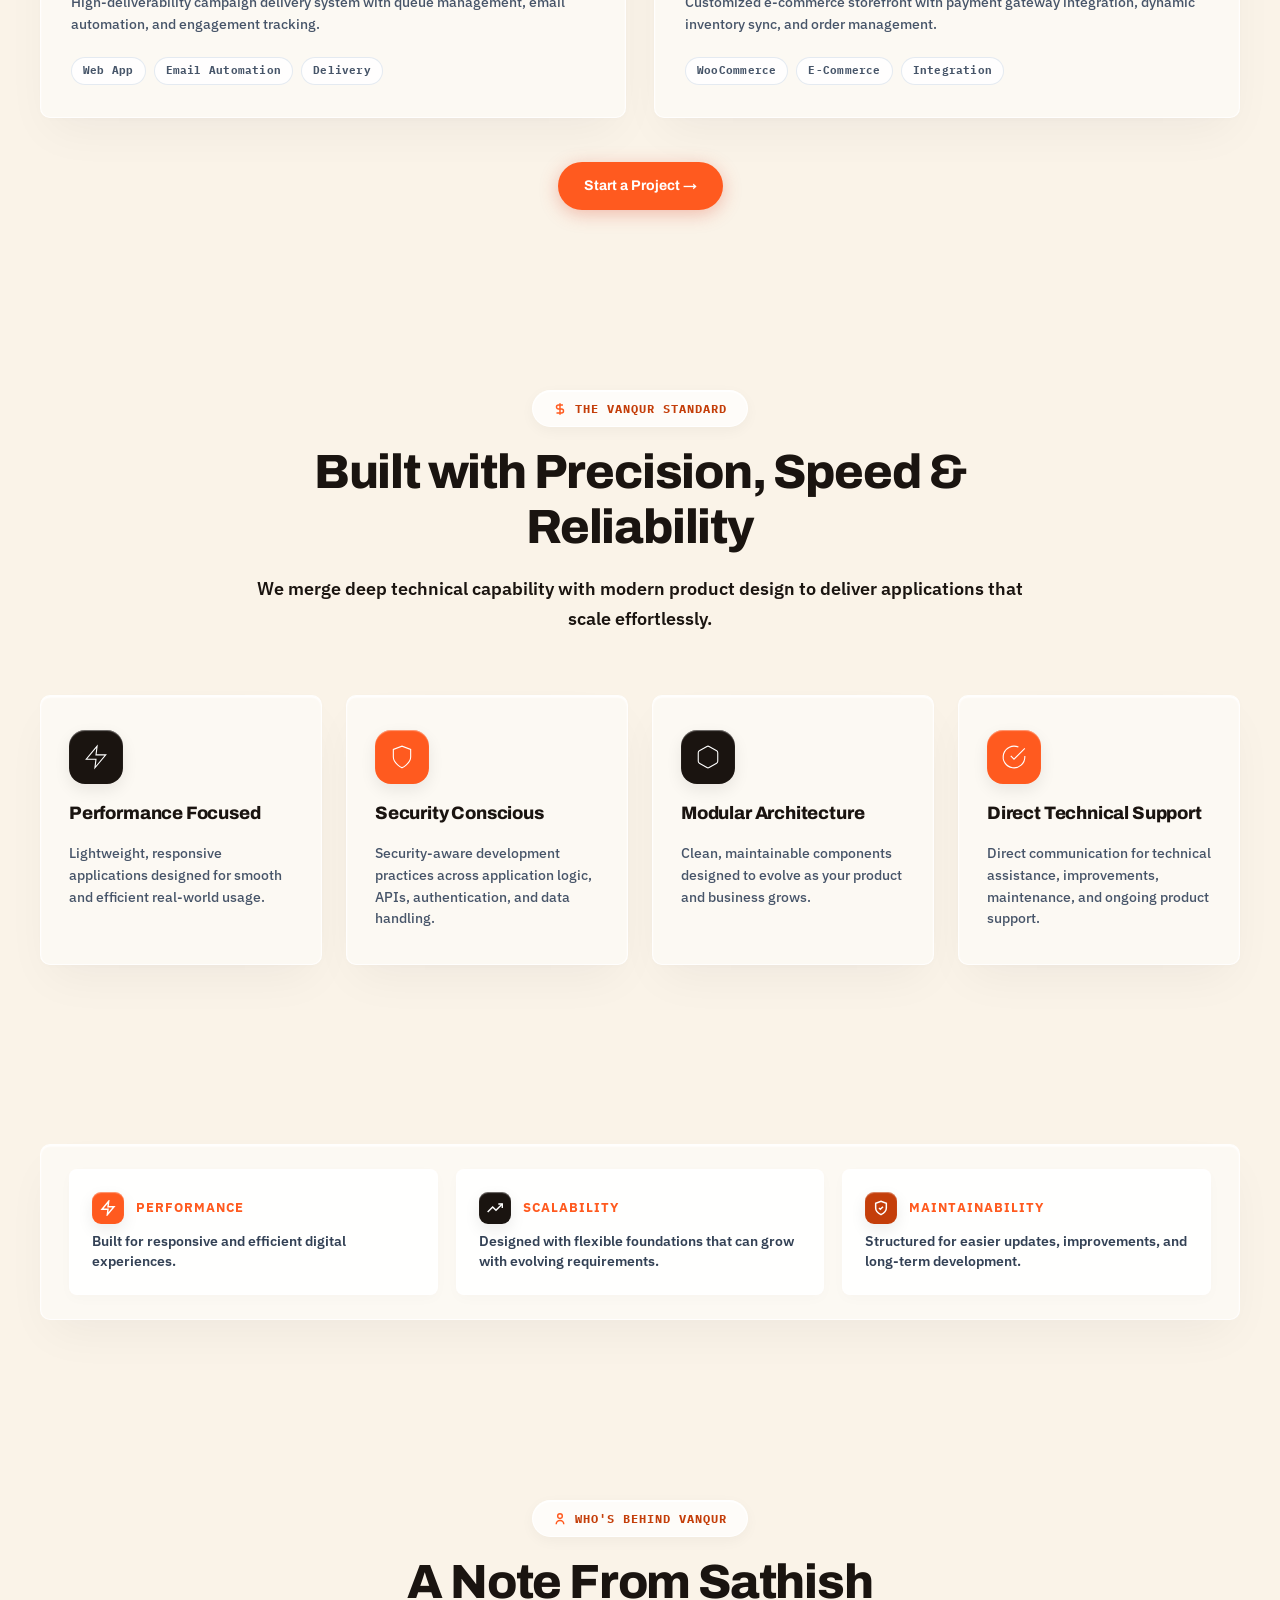
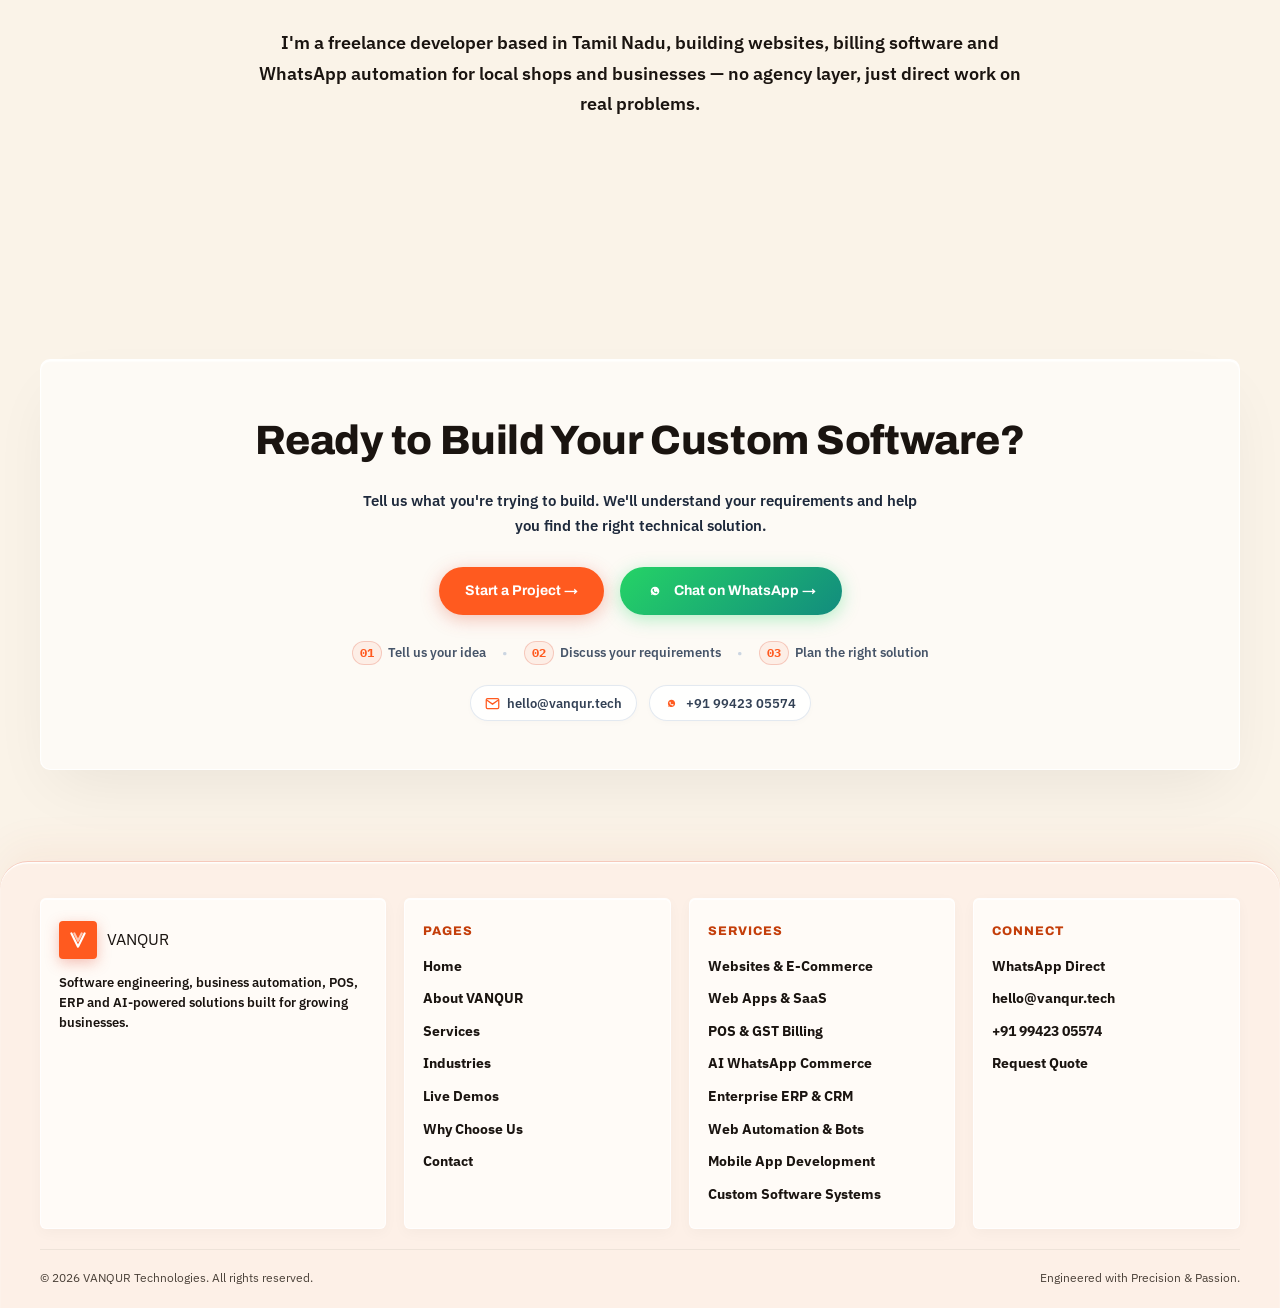
==== commit ea16a3b2: "Redesign hero: asymmetric layout with signature work-receipt visual, remove generic centered badge/r" ====
--- a/index.html
+++ b/index.html
@@ -172,25 +172,22 @@
     <div class="container">
       <div class="hero-grid">
         <div class="hero-content">
-          <div class="hero-badge">
-            <span class="badge-pulse-dot"></span>
-            <span>SOFTWARE • AUTOMATION • AI</span>
+          <div class="hero-stamp">
+            <span>UDUMALPET, TN</span>
+            <span class="hero-stamp-dot">&bull;</span>
+            <span>SOLO-BUILT SOFTWARE</span>
           </div>
 
           <h1 class="hero-title">
-            Websites, Billing & AI Systems<br class="desktop-br"> Built by One Developer, End to End
+            One developer.<br class="desktop-br">
+            Real systems your<br class="desktop-br">
+            shop actually runs on.
           </h1>
 
-          <div class="hero-rotating-wrapper" aria-live="polite">
-            <span class="hero-rotating-phrase is-visible" id="hero-rotating-text">AI-Powered Automation</span>
-          </div>
-
-          <div class="hero-subtext-block">
-            <span class="hero-subtext-lead">Designed &amp; Built for</span>
-            <p class="hero-subtext">
-              Websites &middot; POS &middot; ERP &amp; CRM &middot; Mobile Apps &middot; AI Automation &middot; Custom Software &middot; Industry-Focused Solutions
-            </p>
-          </div>
+          <p class="hero-desc">
+            I build the websites, billing software and WhatsApp tools that Tamil Nadu
+            shops and small businesses use every day — no agency, no template, no handoffs.
+          </p>
 
           <div class="hero-actions">
             <a href="services.html" class="btn btn-primary">
@@ -203,6 +200,23 @@
             <a href="simulators.html" class="btn btn-secondary">
               Try Live Demo Simulator &rarr;
             </a>
+          </div>
+        </div>
+
+        <div class="hero-visual">
+          <div class="hero-receipt" role="img" aria-label="A stylized work receipt listing VANQUR's services">
+            <div class="hero-receipt-head">
+              <span class="hero-receipt-brand">VANQUR</span>
+              <span class="hero-receipt-sub">WORK ORDER</span>
+            </div>
+            <div class="hero-receipt-line"><span>Website / E-Commerce</span><span>LIVE</span></div>
+            <div class="hero-receipt-line"><span>POS &amp; GST Billing</span><span>LIVE</span></div>
+            <div class="hero-receipt-line"><span>WhatsApp AI Bot</span><span>LIVE</span></div>
+            <div class="hero-receipt-line"><span>ERP &amp; CRM</span><span>LIVE</span></div>
+            <div class="hero-receipt-line"><span>Custom Automation</span><span>LIVE</span></div>
+            <div class="hero-receipt-divider"></div>
+            <div class="hero-receipt-total"><span>BUILT BY</span><span>Sathish</span></div>
+            <div class="hero-receipt-stamp">DIRECT<br>DEV</div>
           </div>
         </div>
       </div>
--- a/css/design-tokens.css
+++ b/css/design-tokens.css
@@ -1,76 +1,76 @@
-@import url('https://fonts.googleapis.com/css2?family=Plus+Jakarta+Sans:wght@300;400;500;600;700;800&family=JetBrains+Mono:wght@400;500;600;700&display=swap');
+@import url('https://fonts.googleapis.com/css2?family=Archivo:wght@500;600;700;800;900&family=IBM+Plex+Sans:wght@400;500;600;700&family=IBM+Plex+Mono:wght@400;500;600;700&display=swap');
 
 /* ==========================================================================
    DESIGN TOKENS & CSS VARIABLES
-   Theme: Apple iOS Liquid Glass & VisionOS Frosted (Terracotta Sunset)
-   Aesthetic: Warm Champagne Alabaster / Peach with Frosted Glassmorphism
+   Theme: VANQUR Signal — Signage Orange on Warm Paper
+   Aesthetic: Flat, stamped, workshop-printed. No blur, no glass, no gradients.
    ========================================================================== */
 
 :root {
   /* Font Families */
-  --font-display: 'Plus Jakarta Sans', -apple-system, BlinkMacSystemFont, 'Segoe UI', Roboto, sans-serif;
-  --font-body: 'Plus Jakarta Sans', -apple-system, BlinkMacSystemFont, 'Segoe UI', Roboto, sans-serif;
-  --font-mono: 'JetBrains Mono', monospace;
+  --font-display: 'Archivo', 'Arial Narrow', sans-serif;
+  --font-body: 'IBM Plex Sans', -apple-system, BlinkMacSystemFont, 'Segoe UI', Roboto, sans-serif;
+  --font-mono: 'IBM Plex Mono', monospace;
 
-  /* Color Palette - Exactly Matching the Warm Sunset Peach & Champagne Platinum Aesthetic */
-  --bg-primary: #F8F6F2;          /* Warm Champagne Alabaster */
-  --bg-secondary: #EBF0F7;        /* Soft Light Platinum Slate */
-  --bg-tertiary: #DCE3EE;         /* Studio Slate Grey */
-  --bg-card: rgba(255, 255, 255, 0.48);
-  --bg-card-hover: rgba(255, 255, 255, 0.70);
-  --bg-glass: rgba(255, 255, 255, 0.52);
-  --bg-glass-heavy: rgba(255, 255, 255, 0.75);
+  /* Color Palette - Signage Orange / Warm Paper / Ink */
+  --bg-primary: #FAF3E8;          /* Warm Beige Paper */
+  --bg-secondary: #F1E7D6;        /* Deeper Cream */
+  --bg-tertiary: #E9DCC4;         /* Kraft Card */
+  --bg-card: #FFFFFF;
+  --bg-card-hover: #FFFDF9;
+  --bg-glass: #FFFFFF;
+  --bg-glass-heavy: #FFFFFF;
 
-  /* Apple iOS Pure Translucent Frosted Glass Core Tokens */
-  --ios-glass-bg: rgba(255, 255, 255, 0.48);
-  --ios-glass-bg-hover: rgba(255, 255, 255, 0.70);
-  --ios-glass-border: rgba(255, 255, 255, 0.78);
-  --ios-glass-border-hover: rgba(224, 83, 56, 0.45);
-  --ios-glass-highlight: inset 0 1.5px 1.5px 0 rgba(255, 255, 255, 0.95);
-  --ios-glass-shadow: inset 0 1.5px 1.5px 0 rgba(255, 255, 255, 0.95), 0 20px 45px -10px rgba(15, 23, 42, 0.05), 0 2px 6px rgba(15, 23, 42, 0.02);
-  --ios-glass-shadow-hover: inset 0 1.5px 1.5px 0 #FFFFFF, 0 28px 60px -12px rgba(224, 83, 56, 0.18), 0 0 0 1px rgba(224, 83, 56, 0.25);
-  --ios-blur: blur(28px) saturate(190%);
-  --ios-blur-heavy: blur(36px) saturate(200%);
-  --ios-blur-subtle: blur(16px) saturate(180%);
+  /* Flat Card Tokens (replaces frosted glass system) */
+  --ios-glass-bg: #FFFFFF;
+  --ios-glass-bg-hover: #FFFFFF;
+  --ios-glass-border: #1A1410;
+  --ios-glass-border-hover: #FF5A1F;
+  --ios-glass-highlight: none;
+  --ios-glass-shadow: 4px 4px 0 0 rgba(26, 20, 16, 0.9);
+  --ios-glass-shadow-hover: 6px 6px 0 0 rgba(255, 90, 31, 1);
+  --ios-blur: none;
+  --ios-blur-heavy: none;
+  --ios-blur-subtle: none;
 
-  /* Deep High-Contrast Slate Accents */
-  --bg-dark: #0F172A;
-  --bg-dark-glass: rgba(15, 23, 42, 0.88);
-  --dark-card: rgba(30, 41, 59, 0.85);
-  --dark-border: rgba(255, 255, 255, 0.12);
+  /* Ink & Charcoal (replaces slate-navy dark accents) */
+  --bg-dark: #1A1410;
+  --bg-dark-glass: #1A1410;
+  --dark-card: #2B2622;
+  --dark-border: rgba(250, 243, 232, 0.14);
 
-  /* Terracotta Rust & Warm Coral Accent Colors */
-  --terracotta-primary: #E05338;  /* Vibrant Terracotta Rust */
-  --terracotta-deep: #C84323;     /* Deep Burnt Terracotta */
-  --terracotta-light: #FF7A59;    /* Warm Coral Accent */
-  --terracotta-badge: rgba(253, 235, 227, 0.9); /* Warm Peach Pill */
-  --terracotta-glow: rgba(224, 83, 56, 0.35);
+  /* Signage Orange Accent Colors */
+  --terracotta-primary: #FF5A1F;  /* Signage Orange */
+  --terracotta-deep: #C43E0A;     /* Burnt Orange */
+  --terracotta-light: #FF8A50;    /* Light Orange */
+  --terracotta-badge: #FFE4D2;    /* Pale Orange Chip */
+  --terracotta-glow: rgba(255, 90, 31, 0.25);
 
-  /* App Icon Squircle Colorful Gradients (iOS Style) */
-  --app-icon-blue: linear-gradient(135deg, #3B82F6 0%, #1D4ED8 100%);
-  --app-icon-blue-glow: rgba(59, 130, 246, 0.35);
-  --app-icon-purple: linear-gradient(135deg, #8B5CF6 0%, #6D28D9 100%);
-  --app-icon-purple-glow: rgba(139, 92, 246, 0.35);
-  --app-icon-emerald: linear-gradient(135deg, #10B981 0%, #047857 100%);
-  --app-icon-emerald-glow: rgba(16, 185, 129, 0.35);
-  --app-icon-orange: linear-gradient(135deg, #FF6B4A 0%, #EA580C 100%);
-  --app-icon-orange-glow: rgba(255, 107, 74, 0.35);
-  --app-icon-amber: linear-gradient(135deg, #F59E0B 0%, #D97706 100%);
-  --app-icon-amber-glow: rgba(245, 158, 11, 0.35);
-  --app-icon-rose: linear-gradient(135deg, #F43F5E 0%, #BE123C 100%);
-  --app-icon-rose-glow: rgba(244, 63, 94, 0.35);
-  --app-icon-cyan: linear-gradient(135deg, #06B6D4 0%, #0284C7 100%);
-  --app-icon-cyan-glow: rgba(6, 182, 212, 0.35);
-  --app-icon-green: linear-gradient(135deg, #22C55E 0%, #15803D 100%);
-  --app-icon-green-glow: rgba(34, 197, 94, 0.35);
-  --app-icon-indigo: linear-gradient(135deg, #6366F1 0%, #4338CA 100%);
-  --app-icon-indigo-glow: rgba(99, 102, 241, 0.35);
+  /* Flat Icon Tags (replaces rainbow gradient squircles) */
+  --app-icon-blue: #1A1410;
+  --app-icon-blue-glow: rgba(26, 20, 16, 0.18);
+  --app-icon-purple: #FF5A1F;
+  --app-icon-purple-glow: rgba(255, 90, 31, 0.25);
+  --app-icon-emerald: #1A1410;
+  --app-icon-emerald-glow: rgba(26, 20, 16, 0.18);
+  --app-icon-orange: #FF5A1F;
+  --app-icon-orange-glow: rgba(255, 90, 31, 0.25);
+  --app-icon-amber: #C43E0A;
+  --app-icon-amber-glow: rgba(196, 62, 10, 0.25);
+  --app-icon-rose: #FF5A1F;
+  --app-icon-rose-glow: rgba(255, 90, 31, 0.25);
+  --app-icon-cyan: #1A1410;
+  --app-icon-cyan-glow: rgba(26, 20, 16, 0.18);
+  --app-icon-green: #C43E0A;
+  --app-icon-green-glow: rgba(196, 62, 10, 0.25);
+  --app-icon-indigo: #1A1410;
+  --app-icon-indigo-glow: rgba(26, 20, 16, 0.18);
 
-  /* Primary Gradients */
-  --grad-primary: linear-gradient(135deg, #E05338 0%, #C84323 100%);
-  --grad-terracotta: linear-gradient(135deg, #E05338 0%, #D44426 100%);
-  --grad-terracotta-warm: linear-gradient(135deg, #E05338 0%, #FF7A59 100%);
-  --grad-dark: linear-gradient(180deg, #0F172A 0%, #080C14 100%);
+  /* Primary Fills (flat, no gradients) */
+  --grad-primary: #FF5A1F;
+  --grad-terracotta: #FF5A1F;
+  --grad-terracotta-warm: #FF5A1F;
+  --grad-dark: #1A1410;
 
   /* Typography Scale */
   --text-xs: 0.75rem;
@@ -85,32 +85,32 @@
   --text-6xl: 3.75rem;
 
   /* Text Colors */
-  --text-primary: #0F172A;        /* Deep Slate Navy Charcoal */
-  --text-secondary: #334155;      /* Medium Slate Charcoal */
-  --text-muted: #64748B;          /* Muted Slate Charcoal */
+  --text-primary: #1A1410;        /* Warm Ink */
+  --text-secondary: #4A4038;      /* Warm Charcoal */
+  --text-muted: #7A6E62;          /* Muted Kraft */
   --text-white: #FFFFFF;
-  --text-dark: #0F172A;
+  --text-dark: #1A1410;
 
-  /* Borders & Shadows */
-  --border-subtle: rgba(0, 0, 0, 0.06);
-  --border-glass: rgba(255, 255, 255, 0.78);
-  --border-glass-bright: rgba(255, 255, 255, 0.95);
-  --border-terracotta: rgba(224, 83, 56, 0.35);
+  /* Borders & Shadows (flat, hard-edge, no blur) */
+  --border-subtle: rgba(26, 20, 16, 0.12);
+  --border-glass: #1A1410;
+  --border-glass-bright: #1A1410;
+  --border-terracotta: rgba(255, 90, 31, 0.45);
 
-  --shadow-sm: 0 2px 8px rgba(15, 23, 42, 0.03);
-  --shadow-md: 0 8px 24px -4px rgba(15, 23, 42, 0.05);
-  --shadow-lg: 0 16px 36px -6px rgba(15, 23, 42, 0.08);
-  --shadow-glow: 0 0 25px rgba(224, 83, 56, 0.35);
+  --shadow-sm: 2px 2px 0 0 rgba(26, 20, 16, 0.9);
+  --shadow-md: 3px 3px 0 0 rgba(26, 20, 16, 0.9);
+  --shadow-lg: 5px 5px 0 0 rgba(26, 20, 16, 0.9);
+  --shadow-glow: 0 0 0 3px rgba(255, 90, 31, 0.35);
 
   /* Layout & Spacing */
   --container-max: 1240px;
   --container-padding: 20px;
   --header-height: 72px;
-  --radius-xs: 8px;
-  --radius-sm: 12px;
-  --radius-md: 18px;
-  --radius-lg: 24px;
-  --radius-xl: 32px;
+  --radius-xs: 4px;
+  --radius-sm: 4px;
+  --radius-md: 6px;
+  --radius-lg: 8px;
+  --radius-xl: 10px;
   --radius-full: 9999px;
 
   /* Transitions */
@@ -139,11 +139,8 @@
 
 body {
   font-family: var(--font-body);
-  background-color: #F8F6F2;
-  background-image: 
-    radial-gradient(ellipse 90% 70% at 50% -10%, rgba(255, 218, 200, 0.75) 0%, rgba(255, 235, 224, 0.45) 40%, transparent 85%),
-    radial-gradient(ellipse 65% 55% at 50% 30%, rgba(255, 255, 255, 0.95) 0%, rgba(246, 248, 251, 0.92) 50%, rgba(248, 246, 242, 0.85) 100%),
-    linear-gradient(180deg, #FFFFFF 0%, #FAF8F5 25%, #F8F6F2 65%, #EDE8E1 100%);
+  background-color: #FAF3E8;
+  background-image: none;
   background-attachment: scroll;
   color: var(--text-primary);
   line-height: 1.6;
@@ -151,6 +148,11 @@
   position: relative;
   -webkit-font-smoothing: antialiased;
   -moz-osx-font-smoothing: grayscale;
+}
+
+h1, h2, h3, h4, h5, h6 {
+  font-family: var(--font-display);
+  letter-spacing: -0.01em;
 }
 
 ::selection {
@@ -163,14 +165,14 @@
 }
 
 ::-webkit-scrollbar-track {
-  background: rgba(241, 245, 249, 0.8);
+  background: #F1E7D6;
 }
 
 ::-webkit-scrollbar-thumb {
-  background: rgba(224, 83, 56, 0.35);
+  background: var(--terracotta-primary);
   border-radius: var(--radius-full);
 }
 
 ::-webkit-scrollbar-thumb:hover {
-  background: var(--terracotta-primary);
+  background: var(--terracotta-deep);
 }
--- a/css/style.css
+++ b/css/style.css
@@ -124,8 +124,8 @@
   gap: 8px;
   padding: 8px 20px;
   background: rgba(255, 255, 255, 0.72) !important;
-  backdrop-filter: blur(20px) saturate(190%) !important;
-  -webkit-backdrop-filter: blur(20px) saturate(190%) !important;
+  backdrop-filter: none!important;
+  -webkit-backdrop-filter: none!important;
   border: 1px solid rgba(255, 255, 255, 0.9) !important;
   border-radius: var(--radius-full);
   font-family: var(--font-mono);
@@ -153,15 +153,16 @@
 
 .section-subtitle {
   font-size: clamp(1rem, 1.4vw, 1.125rem);
-  color: #0F172A !important;
+  color: #1A1410 !important;
   line-height: 1.7;
   font-weight: 600;
 }
 
 .gradient-text {
-  background: linear-gradient(135deg, #E05338 0%, #C84323 100%);
-  -webkit-background-clip: text;
-  -webkit-text-fill-color: transparent;
+  color: var(--terracotta-primary);
+  background: none;
+  -webkit-background-clip: unset;
+  -webkit-text-fill-color: unset;
 }
 
 /* --------------------------------------------------------------------------
@@ -199,8 +200,8 @@
 
 .btn-secondary {
   background: rgba(255, 255, 255, 0.8) !important;
-  backdrop-filter: blur(20px) saturate(180%) !important;
-  -webkit-backdrop-filter: blur(20px) saturate(180%) !important;
+  backdrop-filter: none!important;
+  -webkit-backdrop-filter: none!important;
   color: var(--text-primary);
   border: 1px solid rgba(255, 255, 255, 0.9) !important;
   box-shadow: inset 0 1px 1px 0 #FFFFFF, 0 4px 12px rgba(0, 0, 0, 0.04) !important;
@@ -275,8 +276,8 @@
   align-items: center;
   transition: all var(--transition-normal);
   background: rgba(255, 238, 230, 0.45) !important;
-  backdrop-filter: blur(32px) saturate(210%) !important;
-  -webkit-backdrop-filter: blur(32px) saturate(210%) !important;
+  backdrop-filter: none!important;
+  -webkit-backdrop-filter: none!important;
   border-bottom: 1px solid rgba(224, 83, 56, 0.22) !important;
   box-shadow: inset 0 -1px 0 0 rgba(224, 83, 56, 0.08), 0 8px 25px rgba(224, 83, 56, 0.06) !important;
 }
@@ -302,7 +303,7 @@
   align-items: center;
   gap: 10px;
   text-decoration: none;
-  color: #0F172A;
+  color: #1A1410;
 }
 
 .brand-text-block {
@@ -315,7 +316,7 @@
   font-family: var(--font-display);
   font-weight: 800;
   font-size: 1.15rem;
-  color: #0F172A;
+  color: #1A1410;
   letter-spacing: -0.02em;
 }
 
@@ -356,8 +357,8 @@
 @media (min-width: 769px) {
   .nav-menu {
     background: rgba(255, 255, 255, 0.85);
-    backdrop-filter: blur(20px) saturate(180%);
-    -webkit-backdrop-filter: blur(20px) saturate(180%);
+    backdrop-filter: none;
+    -webkit-backdrop-filter: none;
     border: 1px solid rgba(255, 255, 255, 0.95);
     border-radius: var(--radius-full);
     padding: 4px 6px;
@@ -401,7 +402,7 @@
   display: none;
   background: none;
   border: none;
-  color: #0F172A;
+  color: #1A1410;
   cursor: pointer;
   padding: 6px;
 }
@@ -446,8 +447,8 @@
   max-height: calc(100vh - 100px);
   overflow-y: auto;
   background: rgba(255, 255, 255, 0.97);
-  backdrop-filter: blur(28px) saturate(190%);
-  -webkit-backdrop-filter: blur(28px) saturate(190%);
+  backdrop-filter: none;
+  -webkit-backdrop-filter: none;
   border: 1px solid rgba(255, 255, 255, 0.95);
   border-radius: 18px;
   padding: 12px 10px;
@@ -559,7 +560,7 @@
 .dropdown-item-title {
   font-size: 13px;
   font-weight: 700;
-  color: #0F172A;
+  color: #1A1410;
   line-height: 1.25;
   margin-bottom: 2px;
   transition: color 0.15s ease;
@@ -613,66 +614,55 @@
    Hero Section (Apple iOS Frosted Glass Interface)
    -------------------------------------------------------------------------- */
 .hero-section {
-  padding: calc(var(--header-height) + 50px) 0 80px 0;
+  padding: calc(var(--header-height) + 60px) 0 90px 0;
   position: relative;
   z-index: 2;
 }
 
 .hero-grid {
-  display: flex;
-  justify-content: center;
-  text-align: center;
+  display: grid;
+  grid-template-columns: 1.15fr 0.85fr;
+  align-items: center;
+  gap: 48px;
+  text-align: left;
 }
 
 .hero-content {
-  max-width: 1040px;
-  display: flex;
-  flex-direction: column;
-  align-items: center;
-}
-
-.hero-badge {
+  max-width: 620px;
+  display: flex;
+  flex-direction: column;
+  align-items: flex-start;
+}
+
+.hero-stamp {
   display: inline-flex;
   align-items: center;
   gap: 8px;
-  padding: 8px 18px;
-  background: rgba(255, 255, 255, 0.72) !important;
-  backdrop-filter: blur(20px) saturate(190%) !important;
-  -webkit-backdrop-filter: blur(20px) saturate(190%) !important;
-  border: 1px solid rgba(255, 255, 255, 0.9) !important;
-  border-radius: var(--radius-full);
+  padding: 7px 16px;
+  background: transparent;
+  border: 2px solid var(--text-primary);
+  border-radius: var(--radius-xs);
   font-family: var(--font-mono);
   font-size: var(--text-xs);
   font-weight: 700;
-  color: var(--terracotta-deep);
-  letter-spacing: 0.06em;
-  margin-bottom: 24px;
-  box-shadow: inset 0 1px 1px 0 #FFFFFF, 0 4px 14px rgba(0, 0, 0, 0.04) !important;
-}
-
-.badge-pulse-dot {
-  width: 8px;
-  height: 8px;
-  border-radius: 50%;
-  background: #10B981;
-  box-shadow: 0 0 0 0 rgba(16, 185, 129, 0.7);
-  animation: badgePulse 2s infinite;
-}
-
-@keyframes badgePulse {
-  0% { transform: scale(0.95); box-shadow: 0 0 0 0 rgba(16, 185, 129, 0.7); }
-  70% { transform: scale(1); box-shadow: 0 0 0 8px rgba(16, 185, 129, 0); }
-  100% { transform: scale(0.95); box-shadow: 0 0 0 0 rgba(16, 185, 129, 0); }
+  color: var(--text-primary);
+  letter-spacing: 0.08em;
+  margin-bottom: 26px;
+  transform: rotate(-1.5deg);
+}
+
+.hero-stamp-dot {
+  color: var(--terracotta-primary);
 }
 
 .hero-title {
-  font-size: clamp(2.2rem, 4.4vw, 3.6rem);
-  font-weight: 800;
-  line-height: 1.18;
-  letter-spacing: -0.025em;
-  margin-bottom: 8px;
+  font-family: var(--font-display);
+  font-size: clamp(2.3rem, 4.2vw, 3.4rem);
+  font-weight: 800;
+  line-height: 1.12;
+  letter-spacing: -0.02em;
+  margin-bottom: 20px;
   color: var(--text-primary);
-  max-width: 920px;
   text-wrap: balance;
 }
 
@@ -680,110 +670,143 @@
   display: inline;
 }
 
-.hero-rotating-wrapper {
-  min-height: 52px;
-  display: flex;
-  align-items: center;
-  justify-content: center;
-  margin-top: 2px;
-  margin-bottom: 10px;
-  width: 100%;
-  position: relative;
-}
-
-.hero-rotating-phrase {
-  font-family: var(--font-display);
-  font-size: clamp(1.75rem, 3.8vw, 3.1rem);
-  font-weight: 800;
-  line-height: 1.25;
-  letter-spacing: -0.02em;
-  color: var(--terracotta-primary);
-  background: linear-gradient(135deg, #E05338 0%, #F97316 50%, #EA580C 100%);
-  -webkit-background-clip: text;
-  -webkit-text-fill-color: transparent;
-  display: inline-block;
-  max-width: 100%;
-  text-align: center;
-  text-wrap: balance;
-  opacity: 0;
-  transform: translateY(12px);
-  transition: opacity 0.45s cubic-bezier(0.16, 1, 0.3, 1), transform 0.45s cubic-bezier(0.16, 1, 0.3, 1);
-  will-change: transform, opacity;
-}
-
-.hero-rotating-phrase.is-visible {
-  opacity: 1;
-  transform: translateY(0);
-}
-
-.hero-rotating-phrase.is-exiting {
-  opacity: 0;
-  transform: translateY(-10px);
-}
-
-.hero-rotating-phrase.is-entering {
-  opacity: 0;
-  transform: translateY(12px);
-  transition: none !important;
-}
-
-@media (prefers-reduced-motion: reduce) {
-  .hero-rotating-phrase {
-    transition: none !important;
-    transform: none !important;
-    opacity: 1 !important;
-  }
-}
-
 .hero-desc {
-  font-size: clamp(1.05rem, 1.3vw, 1.2rem);
-  color: #1E293B !important;
-  line-height: 1.6;
-  margin-bottom: 12px;
-  max-width: 760px;
+  font-size: clamp(1.02rem, 1.2vw, 1.15rem);
+  color: var(--text-secondary) !important;
+  line-height: 1.65;
+  margin-bottom: 30px;
+  max-width: 520px;
   font-weight: 500;
   text-wrap: balance;
 }
 
-.hero-subtext-block {
-  display: flex;
-  flex-direction: column;
-  align-items: center;
-  gap: 4px;
-  margin-top: 4px;
-  margin-bottom: 26px;
-  max-width: 840px;
-  text-align: center;
-}
-
-.hero-subtext-lead {
+.hero-actions {
+  display: flex;
+  align-items: center;
+  justify-content: flex-start;
+  gap: 16px;
+  flex-wrap: wrap;
+}
+
+/* Hero Signature Visual — a flat "work receipt" grounded in VANQUR's own billing/POS work */
+.hero-visual {
+  display: flex;
+  justify-content: center;
+  align-items: center;
+}
+
+.hero-receipt {
+  position: relative;
+  width: 100%;
+  max-width: 320px;
+  background: #FFFFFF;
+  border: 2px solid var(--text-primary);
+  border-radius: var(--radius-sm);
+  padding: 26px 22px 30px;
+  transform: rotate(3deg);
+  box-shadow: var(--shadow-lg);
   font-family: var(--font-mono);
-  font-size: clamp(0.72rem, 0.9vw, 0.82rem);
+}
+
+.hero-receipt-head {
+  display: flex;
+  flex-direction: column;
+  align-items: center;
+  gap: 2px;
+  padding-bottom: 16px;
+  margin-bottom: 14px;
+  border-bottom: 2px dashed rgba(26, 20, 16, 0.25);
+}
+
+.hero-receipt-brand {
+  font-family: var(--font-display);
+  font-size: 1.3rem;
+  font-weight: 900;
+  letter-spacing: 0.02em;
+  color: var(--text-primary);
+}
+
+.hero-receipt-sub {
+  font-size: 0.68rem;
+  font-weight: 600;
+  letter-spacing: 0.14em;
+  color: var(--terracotta-primary);
+}
+
+.hero-receipt-line {
+  display: flex;
+  justify-content: space-between;
+  align-items: center;
+  font-size: 0.78rem;
+  font-weight: 500;
+  color: var(--text-secondary);
+  padding: 6px 0;
+}
+
+.hero-receipt-line span:last-child {
+  font-size: 0.68rem;
   font-weight: 700;
   color: var(--terracotta-deep);
-  letter-spacing: 0.08em;
-  text-transform: uppercase;
-}
-
-.hero-industry-subline,
-.hero-subtext {
-  font-size: clamp(0.85rem, 1.05vw, 0.95rem);
-  color: #475569;
-  font-weight: 500;
-  margin-top: 0;
-  margin-bottom: 0;
-  line-height: 1.55;
-  letter-spacing: 0.01em;
-  max-width: 780px;
-  text-wrap: balance;
-}
-
-.hero-actions {
+  letter-spacing: 0.05em;
+}
+
+.hero-receipt-divider {
+  border-top: 2px dashed rgba(26, 20, 16, 0.25);
+  margin: 12px 0 14px;
+}
+
+.hero-receipt-total {
+  display: flex;
+  justify-content: space-between;
+  align-items: center;
+  font-size: 0.85rem;
+  font-weight: 700;
+  color: var(--text-primary);
+  letter-spacing: 0.03em;
+}
+
+.hero-receipt-stamp {
+  position: absolute;
+  bottom: -14px;
+  right: -14px;
+  width: 64px;
+  height: 64px;
+  border-radius: 50%;
+  border: 3px solid var(--terracotta-primary);
+  color: var(--terracotta-primary);
   display: flex;
   align-items: center;
   justify-content: center;
-  gap: 16px;
-  flex-wrap: wrap;
+  text-align: center;
+  font-size: 0.62rem;
+  font-weight: 800;
+  letter-spacing: 0.04em;
+  line-height: 1.2;
+  transform: rotate(-14deg);
+  background: #FFFFFF;
+}
+
+@media (max-width: 968px) {
+  .hero-grid {
+    grid-template-columns: 1fr;
+    text-align: center;
+  }
+  .hero-content {
+    max-width: 100%;
+    align-items: center;
+  }
+  .hero-desc {
+    max-width: 100%;
+  }
+  .hero-actions {
+    justify-content: center;
+  }
+  .hero-visual {
+    margin-top: 36px;
+  }
+  .hero-receipt {
+    max-width: 280px;
+  }
 }
 
 /* --------------------------------------------------------------------------
@@ -842,8 +865,8 @@
 
 .pillar-card {
   background: rgba(255, 255, 255, 0.48) !important;
-  backdrop-filter: blur(28px) saturate(190%) !important;
-  -webkit-backdrop-filter: blur(28px) saturate(190%) !important;
+  backdrop-filter: none!important;
+  -webkit-backdrop-filter: none!important;
   border: 1px solid rgba(255, 255, 255, 0.82) !important;
   border-radius: var(--radius-xl);
   padding: 34px 28px;
@@ -892,8 +915,8 @@
 
 .what-we-build-card {
   background: rgba(255, 255, 255, 0.48) !important;
-  backdrop-filter: blur(28px) saturate(190%) !important;
-  -webkit-backdrop-filter: blur(28px) saturate(190%) !important;
+  backdrop-filter: none!important;
+  -webkit-backdrop-filter: none!important;
   border: 1px solid rgba(255, 255, 255, 0.82) !important;
   border-radius: var(--radius-xl);
   padding: 30px 24px;
@@ -973,8 +996,8 @@
 
 .service-detail-card {
   background: rgba(255, 255, 255, 0.58) !important;
-  backdrop-filter: blur(32px) saturate(190%) !important;
-  -webkit-backdrop-filter: blur(32px) saturate(190%) !important;
+  backdrop-filter: none!important;
+  -webkit-backdrop-filter: none!important;
   border: 1px solid rgba(255, 255, 255, 0.88) !important;
   border-radius: var(--radius-xl);
   padding: 38px 32px;
@@ -1031,10 +1054,10 @@
   gap: 10px;
   font-size: 13.5px;
   font-weight: 600;
-  color: #0F172A;
+  color: #1A1410;
   padding: 12px 16px;
   background: rgba(255, 255, 255, 0.88);
-  backdrop-filter: blur(10px);
+  backdrop-filter: none;
   border: 1px solid rgba(255, 255, 255, 0.95);
   border-radius: 12px;
   box-shadow: inset 0 1px 1px #FFFFFF, 0 2px 8px rgba(0, 0, 0, 0.02);
@@ -1161,8 +1184,8 @@
   gap: 24px;
   padding: 18px 26px;
   background: rgba(255, 255, 255, 0.85) !important;
-  backdrop-filter: blur(20px) saturate(180%) !important;
-  -webkit-backdrop-filter: blur(20px) saturate(180%) !important;
+  backdrop-filter: none!important;
+  -webkit-backdrop-filter: none!important;
   border: 1px solid rgba(255, 255, 255, 0.95) !important;
   border-radius: var(--radius-lg);
   box-shadow: inset 0 1px 1px #FFFFFF, 0 4px 16px rgba(15, 23, 42, 0.03) !important;
@@ -1288,8 +1311,8 @@
 
 .showcase-glass-card {
   background: rgba(255, 255, 255, 0.52) !important;
-  backdrop-filter: blur(28px) saturate(180%) !important;
-  -webkit-backdrop-filter: blur(28px) saturate(180%) !important;
+  backdrop-filter: none!important;
+  -webkit-backdrop-filter: none!important;
   border: 1px solid rgba(255, 255, 255, 0.85) !important;
   border-radius: var(--radius-xl);
   padding: 28px;
@@ -1335,7 +1358,7 @@
   align-items: center;
   font-size: 12px;
   font-weight: 700;
-  color: #0F172A;
+  color: #1A1410;
   margin-bottom: 4px;
 }
 
@@ -1381,14 +1404,14 @@
 
 .mini-wa-bubble.bot {
   background: #FFFFFF;
-  color: #0F172A;
+  color: #1A1410;
   border: 1px solid rgba(226, 232, 240, 0.9);
   align-self: flex-start;
 }
 
 .mini-wa-bubble.user {
   background: #DCF8C6;
-  color: #0F172A;
+  color: #1A1410;
   align-self: flex-end;
   text-align: right;
 }
@@ -1402,7 +1425,7 @@
   border-radius: 10px;
   font-size: 12.5px;
   font-weight: 700;
-  color: #0F172A;
+  color: #1A1410;
   border: 1px solid rgba(226, 232, 240, 0.9);
 }
 
@@ -1481,8 +1504,8 @@
 
 .service-card {
   background: rgba(255, 255, 255, 0.48) !important;
-  backdrop-filter: blur(28px) saturate(190%) !important;
-  -webkit-backdrop-filter: blur(28px) saturate(190%) !important;
+  backdrop-filter: none!important;
+  -webkit-backdrop-filter: none!important;
   border: 1px solid rgba(255, 255, 255, 0.82) !important;
   border-radius: var(--radius-xl);
   padding: 34px 30px;
@@ -1548,15 +1571,15 @@
 
 .service-features-list li {
   font-size: var(--text-xs);
-  color: #0F172A !important;
+  color: #1A1410 !important;
   display: flex;
   align-items: center;
   gap: 12px;
   font-weight: 600;
   padding: 12px 14px;
   background: rgba(255, 255, 255, 0.92) !important;
-  backdrop-filter: blur(12px) !important;
-  -webkit-backdrop-filter: blur(12px) !important;
+  backdrop-filter: none!important;
+  -webkit-backdrop-filter: none!important;
   border: 1px solid rgba(255, 255, 255, 0.98) !important;
   border-radius: 14px;
   box-shadow: inset 0 1px 1px #FFFFFF, 0 2px 6px rgba(0, 0, 0, 0.02);
@@ -1604,8 +1627,8 @@
    -------------------------------------------------------------------------- */
 .simulator-wrapper {
   background: rgba(255, 255, 255, 0.46) !important;
-  backdrop-filter: blur(32px) saturate(190%) !important;
-  -webkit-backdrop-filter: blur(32px) saturate(190%) !important;
+  backdrop-filter: none!important;
+  -webkit-backdrop-filter: none!important;
   border: 1px solid rgba(255, 255, 255, 0.75) !important;
   border-radius: var(--radius-xl);
   overflow: hidden;
@@ -1620,8 +1643,8 @@
   justify-content: space-between;
   padding: 16px 20px;
   background: rgba(255, 255, 255, 0.75);
-  backdrop-filter: blur(16px);
-  -webkit-backdrop-filter: blur(16px);
+  backdrop-filter: none;
+  -webkit-backdrop-filter: none;
   border-bottom: 1px solid rgba(0, 0, 0, 0.06);
   flex-wrap: wrap;
   gap: 12px;
@@ -1641,7 +1664,7 @@
 .sim-active-title {
   font-size: 15px;
   font-weight: 800;
-  color: #0F172A;
+  color: #1A1410;
   letter-spacing: -0.01em;
 }
 
@@ -1733,7 +1756,7 @@
 
 .pos-cat-btn {
   background: rgba(255, 255, 255, 0.85) !important;
-  backdrop-filter: blur(12px) !important;
+  backdrop-filter: none!important;
   border: 1px solid rgba(255, 255, 255, 0.95) !important;
   color: #334155;
   padding: 8px 18px;
@@ -1806,7 +1829,7 @@
 .pos-item-name {
   font-size: 12px;
   font-weight: 700;
-  color: #0F172A;
+  color: #1A1410;
   line-height: 1.25;
 }
 
@@ -1819,7 +1842,7 @@
 
 .pos-cart-panel {
   background: rgba(255, 255, 255, 0.75) !important;
-  backdrop-filter: blur(20px) !important;
+  backdrop-filter: none!important;
   border: 1px solid rgba(255, 255, 255, 0.85) !important;
   border-radius: 20px;
   padding: 20px;
@@ -1853,11 +1876,11 @@
   justify-content: space-between;
   padding: 10px 12px;
   background: rgba(255, 255, 255, 0.92) !important;
-  backdrop-filter: blur(12px) !important;
+  backdrop-filter: none!important;
   border: 1px solid rgba(255, 255, 255, 0.98) !important;
   border-radius: 12px;
   font-size: var(--text-xs);
-  color: #0F172A;
+  color: #1A1410;
   box-shadow: inset 0 1px 0 #FFFFFF;
 }
 
@@ -1921,7 +1944,7 @@
 
 .kanban-col {
   background: rgba(255, 255, 255, 0.65) !important;
-  backdrop-filter: blur(16px) !important;
+  backdrop-filter: none!important;
   border: 1px solid rgba(255, 255, 255, 0.85) !important;
   border-radius: var(--radius-md);
   padding: 16px;
@@ -1941,7 +1964,7 @@
 
 .kanban-card {
   background: rgba(255, 255, 255, 0.82) !important;
-  backdrop-filter: blur(12px) !important;
+  backdrop-filter: none!important;
   border: 1px solid rgba(255, 255, 255, 0.95) !important;
   border-radius: var(--radius-sm);
   padding: 12px;
@@ -2231,8 +2254,8 @@
    -------------------------------------------------------------------------- */
 .testimonial-card {
   background: rgba(255, 255, 255, 0.94) !important;
-  backdrop-filter: blur(28px) saturate(190%) !important;
-  -webkit-backdrop-filter: blur(28px) saturate(190%) !important;
+  backdrop-filter: none!important;
+  -webkit-backdrop-filter: none!important;
   border: 1px solid #FFFFFF !important;
   border-radius: var(--radius-xl);
   padding: 32px 28px;
@@ -2261,15 +2284,15 @@
 
 .testimonial-quote {
   font-size: 14px;
-  color: #0F172A !important;
+  color: #1A1410 !important;
   font-weight: 600;
   line-height: 1.7;
   margin-bottom: 20px;
   font-style: italic;
   padding: 16px 18px;
   background: rgba(255, 255, 255, 0.88) !important;
-  backdrop-filter: blur(12px) !important;
-  -webkit-backdrop-filter: blur(12px) !important;
+  backdrop-filter: none!important;
+  -webkit-backdrop-filter: none!important;
   border: 1px solid rgba(255, 255, 255, 0.95) !important;
   border-radius: 16px;
   box-shadow: inset 0 1px 1px #FFFFFF, 0 4px 12px rgba(0, 0, 0, 0.03);
@@ -2297,7 +2320,7 @@
 
 .client-info h4 {
   font-size: 14px;
-  color: #0F172A !important;
+  color: #1A1410 !important;
   margin-bottom: 2px;
   font-weight: 800;
 }
@@ -2320,8 +2343,8 @@
 
 .contact-info-card {
   background: rgba(255, 255, 255, 0.48) !important;
-  backdrop-filter: blur(28px) saturate(190%) !important;
-  -webkit-backdrop-filter: blur(28px) saturate(190%) !important;
+  backdrop-filter: none!important;
+  -webkit-backdrop-filter: none!important;
   border: 1px solid rgba(255, 255, 255, 0.82) !important;
   border-radius: var(--radius-xl);
   padding: 34px 28px;
@@ -2337,8 +2360,8 @@
   gap: 16px;
   padding: 14px 16px;
   background: rgba(255, 255, 255, 0.88) !important;
-  backdrop-filter: blur(12px) !important;
-  -webkit-backdrop-filter: blur(12px) !important;
+  backdrop-filter: none!important;
+  -webkit-backdrop-filter: none!important;
   border: 1px solid rgba(255, 255, 255, 0.95) !important;
   border-radius: 16px;
   box-shadow: inset 0 1px 1px #FFFFFF, 0 4px 12px rgba(0, 0, 0, 0.03);
@@ -2377,8 +2400,8 @@
 
 .contact-form-card {
   background: rgba(255, 255, 255, 0.48) !important;
-  backdrop-filter: blur(28px) saturate(190%) !important;
-  -webkit-backdrop-filter: blur(28px) saturate(190%) !important;
+  backdrop-filter: none!important;
+  -webkit-backdrop-filter: none!important;
   border: 1px solid rgba(255, 255, 255, 0.82) !important;
   border-radius: var(--radius-xl);
   padding: 34px 28px;
@@ -2406,8 +2429,8 @@
 
 .form-control {
   background: rgba(255, 255, 255, 0.92) !important;
-  backdrop-filter: blur(14px) !important;
-  -webkit-backdrop-filter: blur(14px) !important;
+  backdrop-filter: none!important;
+  -webkit-backdrop-filter: none!important;
   border: 1px solid rgba(226, 232, 240, 0.95) !important;
   border-radius: var(--radius-md);
   padding: 14px 16px;
@@ -2455,8 +2478,8 @@
    -------------------------------------------------------------------------- */
 .trust-metrics-card {
   background: rgba(255, 255, 255, 0.48) !important;
-  backdrop-filter: blur(28px) saturate(190%) !important;
-  -webkit-backdrop-filter: blur(28px) saturate(190%) !important;
+  backdrop-filter: none!important;
+  -webkit-backdrop-filter: none!important;
   border: 1px solid rgba(255, 255, 255, 0.78) !important;
   border-radius: var(--radius-xl);
   padding: 28px 32px;
@@ -2470,8 +2493,8 @@
 .trust-metric-pill {
   padding: 18px 14px;
   background: rgba(255, 255, 255, 0.88) !important;
-  backdrop-filter: blur(14px) !important;
-  -webkit-backdrop-filter: blur(14px) !important;
+  backdrop-filter: none!important;
+  -webkit-backdrop-filter: none!important;
   border: 1px solid rgba(255, 255, 255, 0.95) !important;
   border-radius: var(--radius-lg);
   box-shadow: inset 0 1px 1px #FFFFFF, 0 4px 14px rgba(0, 0, 0, 0.02);
@@ -2497,8 +2520,8 @@
    -------------------------------------------------------------------------- */
 .value-strip-card {
   background: rgba(255, 255, 255, 0.48) !important;
-  backdrop-filter: blur(28px) saturate(190%) !important;
-  -webkit-backdrop-filter: blur(28px) saturate(190%) !important;
+  backdrop-filter: none!important;
+  -webkit-backdrop-filter: none!important;
   border: 1px solid rgba(255, 255, 255, 0.78) !important;
   border-radius: var(--radius-xl);
   padding: 24px 28px;
@@ -2511,8 +2534,8 @@
 .value-strip-item {
   padding: 22px 22px;
   background: rgba(255, 255, 255, 0.88) !important;
-  backdrop-filter: blur(14px) !important;
-  -webkit-backdrop-filter: blur(14px) !important;
+  backdrop-filter: none!important;
+  -webkit-backdrop-filter: none!important;
   border: 1px solid rgba(255, 255, 255, 0.95) !important;
   border-radius: var(--radius-lg);
   box-shadow: inset 0 1px 1px #FFFFFF, 0 4px 14px rgba(0, 0, 0, 0.02);
@@ -2573,12 +2596,12 @@
    -------------------------------------------------------------------------- */
 .cta-banner-glass {
   background: rgba(255, 255, 255, 0.58) !important;
-  backdrop-filter: blur(32px) saturate(200%) !important;
-  -webkit-backdrop-filter: blur(32px) saturate(200%) !important;
+  backdrop-filter: none!important;
+  -webkit-backdrop-filter: none!important;
   border: 1px solid rgba(255, 255, 255, 0.85) !important;
   border-radius: var(--radius-xl);
   padding: 48px 36px;
-  color: #0F172A;
+  color: #1A1410;
   text-align: center;
   position: relative;
   overflow: hidden;
@@ -2589,7 +2612,7 @@
   font-size: clamp(1.8rem, 3.2vw, 2.6rem);
   font-weight: 800;
   margin-bottom: 14px;
-  color: #0F172A !important;
+  color: #1A1410 !important;
 }
 
 .cta-desc {
@@ -2686,9 +2709,9 @@
    -------------------------------------------------------------------------- */
 .footer {
   background: rgba(255, 238, 230, 0.6) !important;
-  backdrop-filter: blur(36px) saturate(210%) !important;
-  -webkit-backdrop-filter: blur(36px) saturate(210%) !important;
-  color: #0F172A;
+  backdrop-filter: none!important;
+  -webkit-backdrop-filter: none!important;
+  color: #1A1410;
   padding: 36px 0 20px 0;
   position: relative;
   z-index: 2;
@@ -2707,8 +2730,8 @@
 
 .footer-card-box {
   background: rgba(255, 255, 255, 0.65) !important;
-  backdrop-filter: blur(20px) !important;
-  -webkit-backdrop-filter: blur(20px) !important;
+  backdrop-filter: none!important;
+  -webkit-backdrop-filter: none!important;
   border: 1px solid rgba(255, 255, 255, 0.85) !important;
   border-radius: var(--radius-md);
   padding: 22px 18px;
@@ -2725,7 +2748,7 @@
 }
 
 .footer .brand-logo {
-  color: #0F172A;
+  color: #1A1410;
   margin-bottom: 8px;
 }
 
@@ -2734,7 +2757,7 @@
 }
 
 .footer-brand-info p {
-  color: #0F172A !important;
+  color: #1A1410 !important;
   font-weight: 600;
   font-size: 13px;
   margin-top: 6px;
@@ -2759,7 +2782,7 @@
 }
 
 .footer-links a {
-  color: #0F172A !important;
+  color: #1A1410 !important;
   text-decoration: none;
   font-size: 13.5px;
   font-weight: 700;
@@ -2793,8 +2816,8 @@
   width: 100vw;
   height: 100vh;
   background: rgba(15, 23, 42, 0.6);
-  backdrop-filter: blur(8px);
-  -webkit-backdrop-filter: blur(8px);
+  backdrop-filter: none;
+  -webkit-backdrop-filter: none;
   z-index: 9999;
   display: flex;
   align-items: center;
@@ -2850,7 +2873,7 @@
 
 .invoice-close-btn:hover {
   background: #E2E8F0;
-  color: #0F172A;
+  color: #1A1410;
 }
 
 .invoice-header-print {
@@ -3028,8 +3051,8 @@
 
 .industry-card {
   background: rgba(255, 255, 255, 0.48) !important;
-  backdrop-filter: blur(28px) saturate(190%) !important;
-  -webkit-backdrop-filter: blur(28px) saturate(190%) !important;
+  backdrop-filter: none!important;
+  -webkit-backdrop-filter: none!important;
   border: 1px solid rgba(255, 255, 255, 0.82) !important;
   border-radius: var(--radius-xl);
   padding: 34px 30px;
@@ -3154,8 +3177,8 @@
   margin: 50px auto 0 auto;
   max-width: 760px;
   background: rgba(255, 255, 255, 0.72);
-  backdrop-filter: blur(20px) saturate(180%);
-  -webkit-backdrop-filter: blur(20px) saturate(180%);
+  backdrop-filter: none;
+  -webkit-backdrop-filter: none;
   border: 1px solid rgba(255, 255, 255, 0.95);
   border-radius: var(--radius-full);
   box-shadow: inset 0 1px 1px #FFFFFF, 0 4px 16px rgba(0, 0, 0, 0.03);
@@ -3189,8 +3212,8 @@
 
 .selected-build-card {
   background: rgba(255, 255, 255, 0.48) !important;
-  backdrop-filter: blur(28px) saturate(190%) !important;
-  -webkit-backdrop-filter: blur(28px) saturate(190%) !important;
+  backdrop-filter: none!important;
+  -webkit-backdrop-filter: none!important;
   border: 1px solid rgba(255, 255, 255, 0.82) !important;
   border-radius: var(--radius-xl);
   padding: 32px 30px;
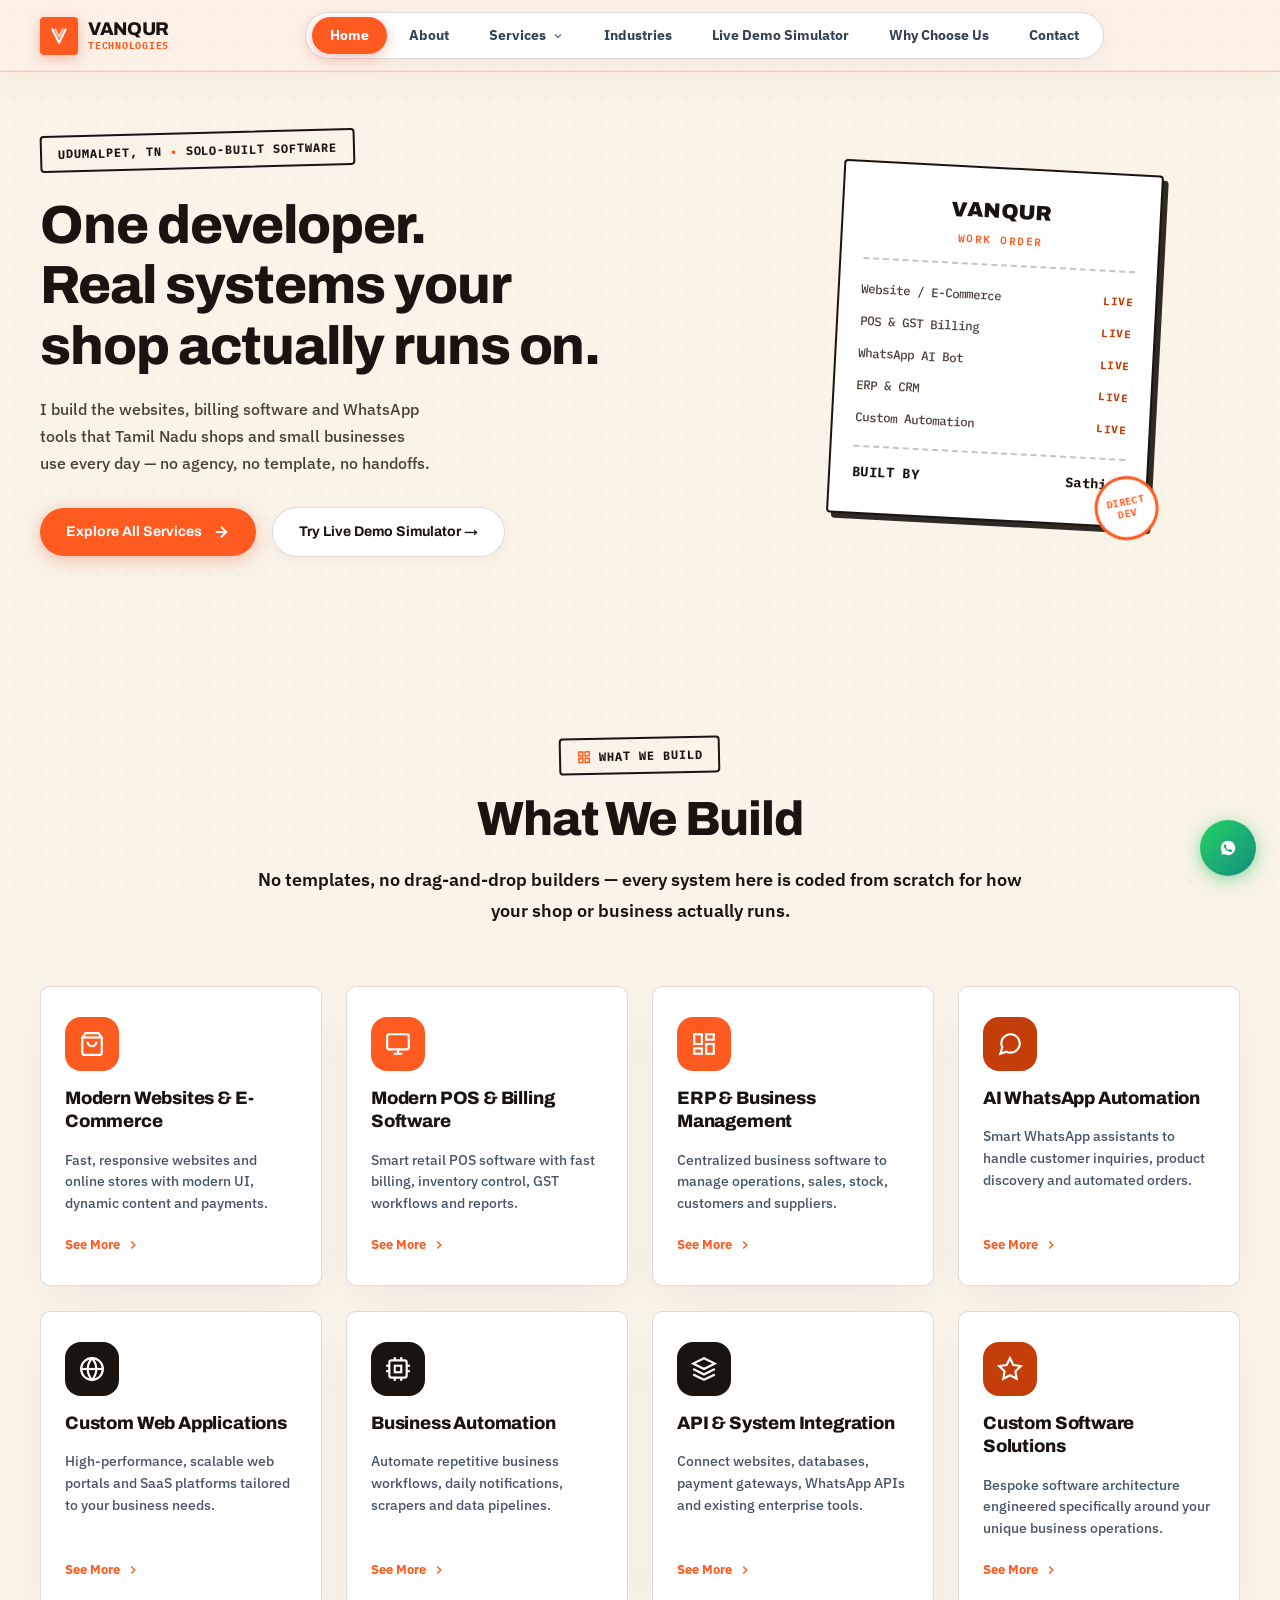
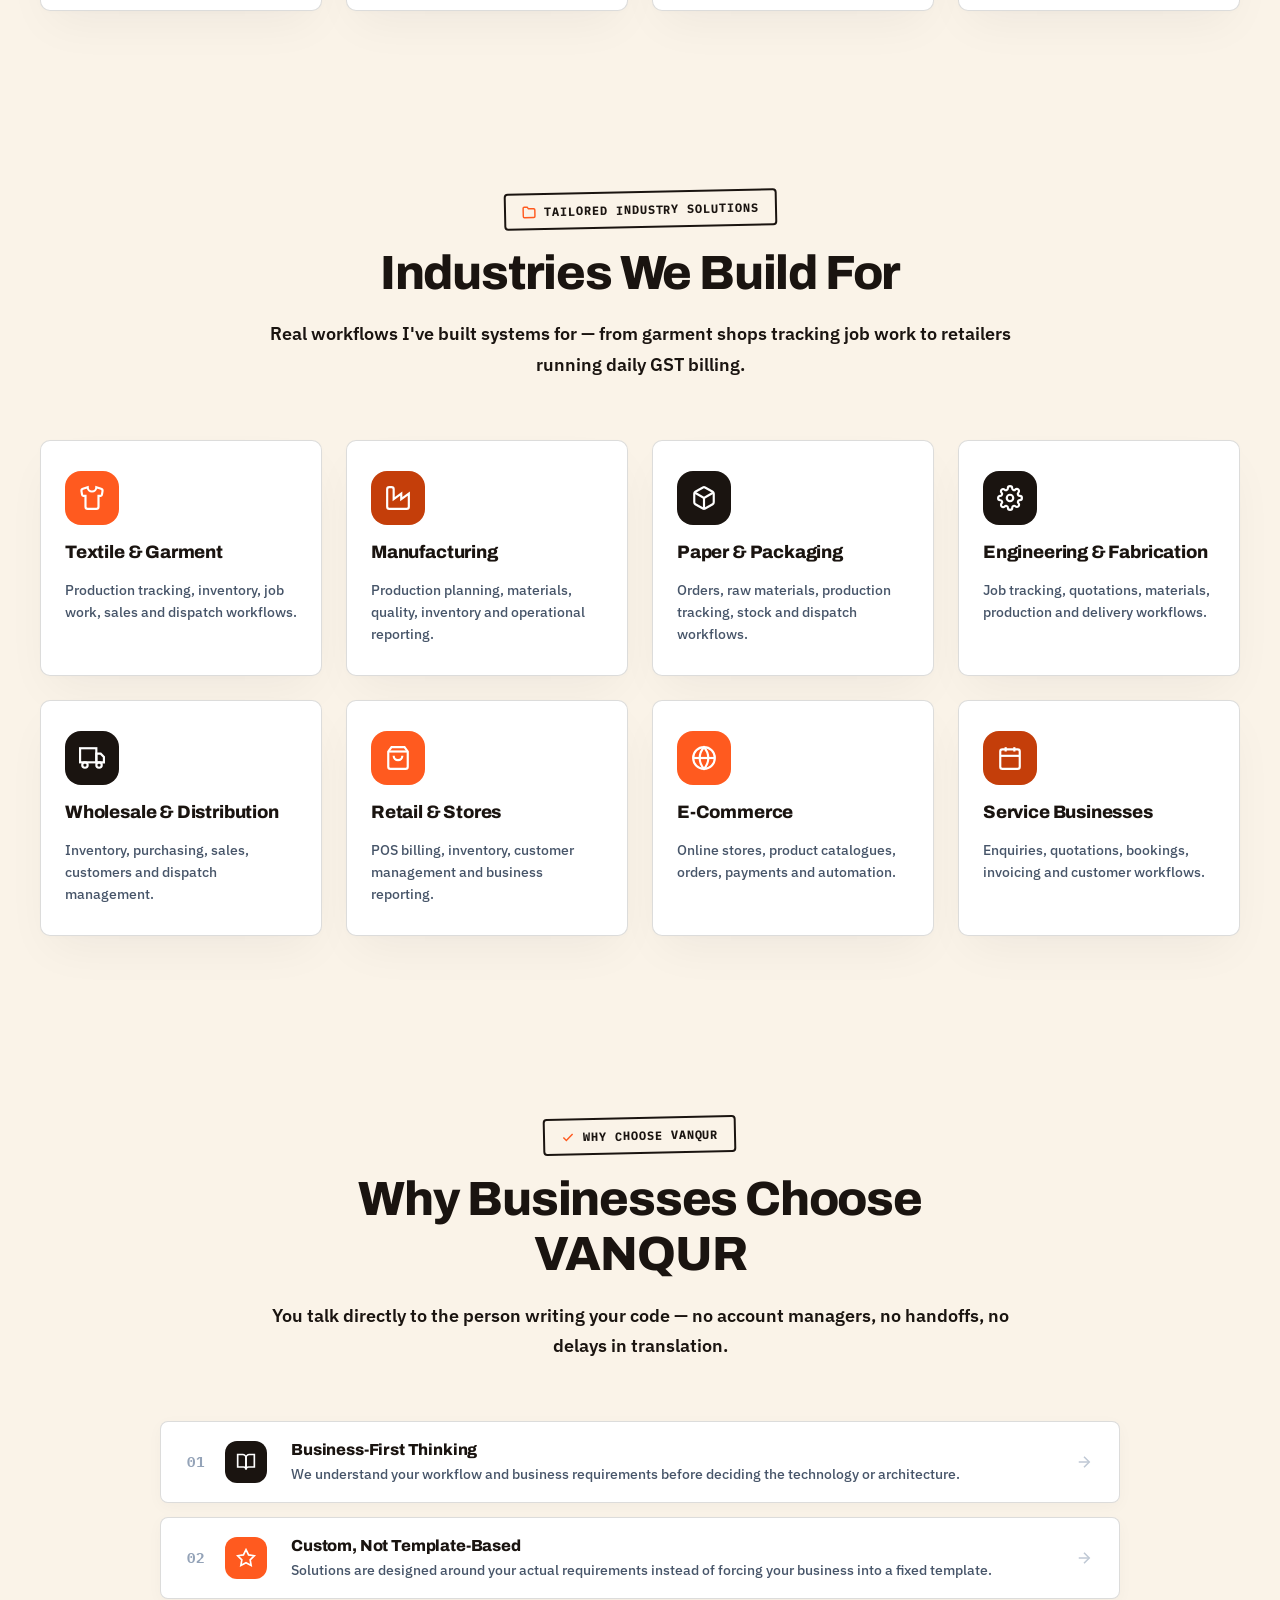
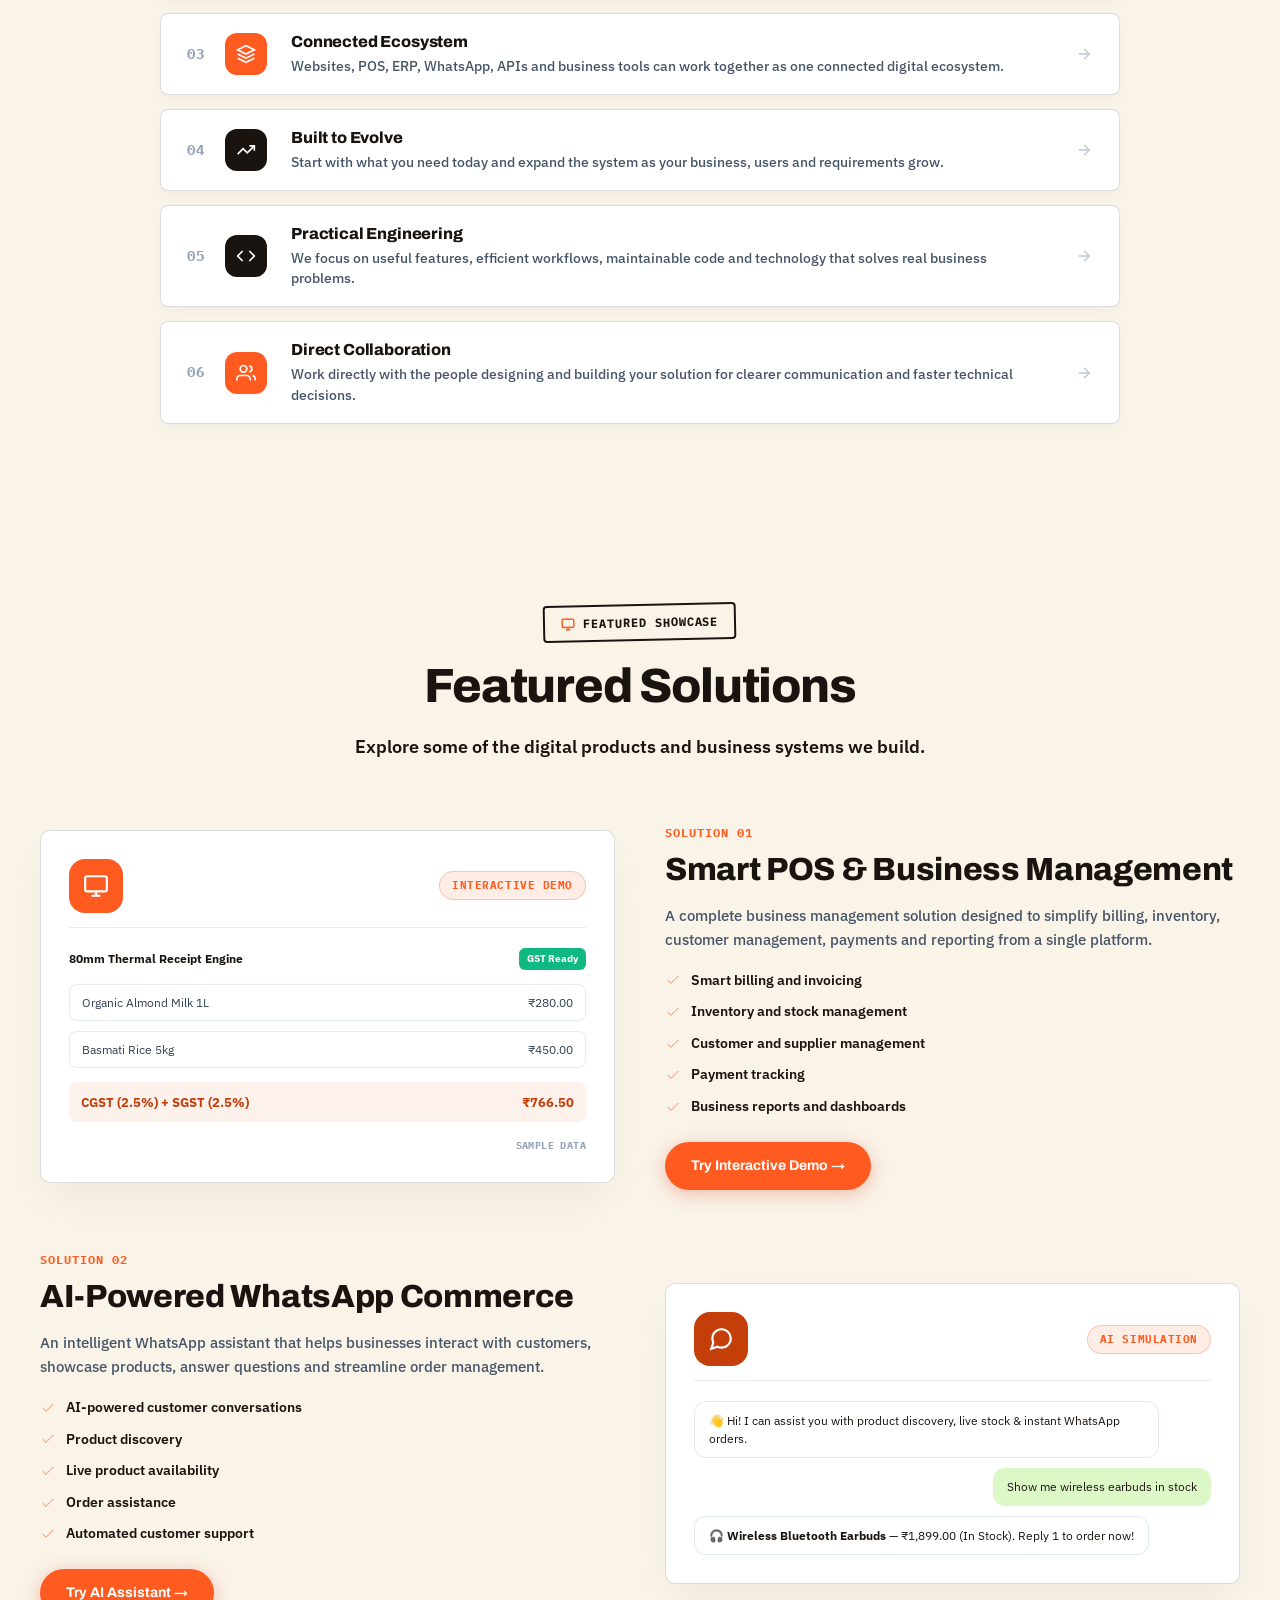
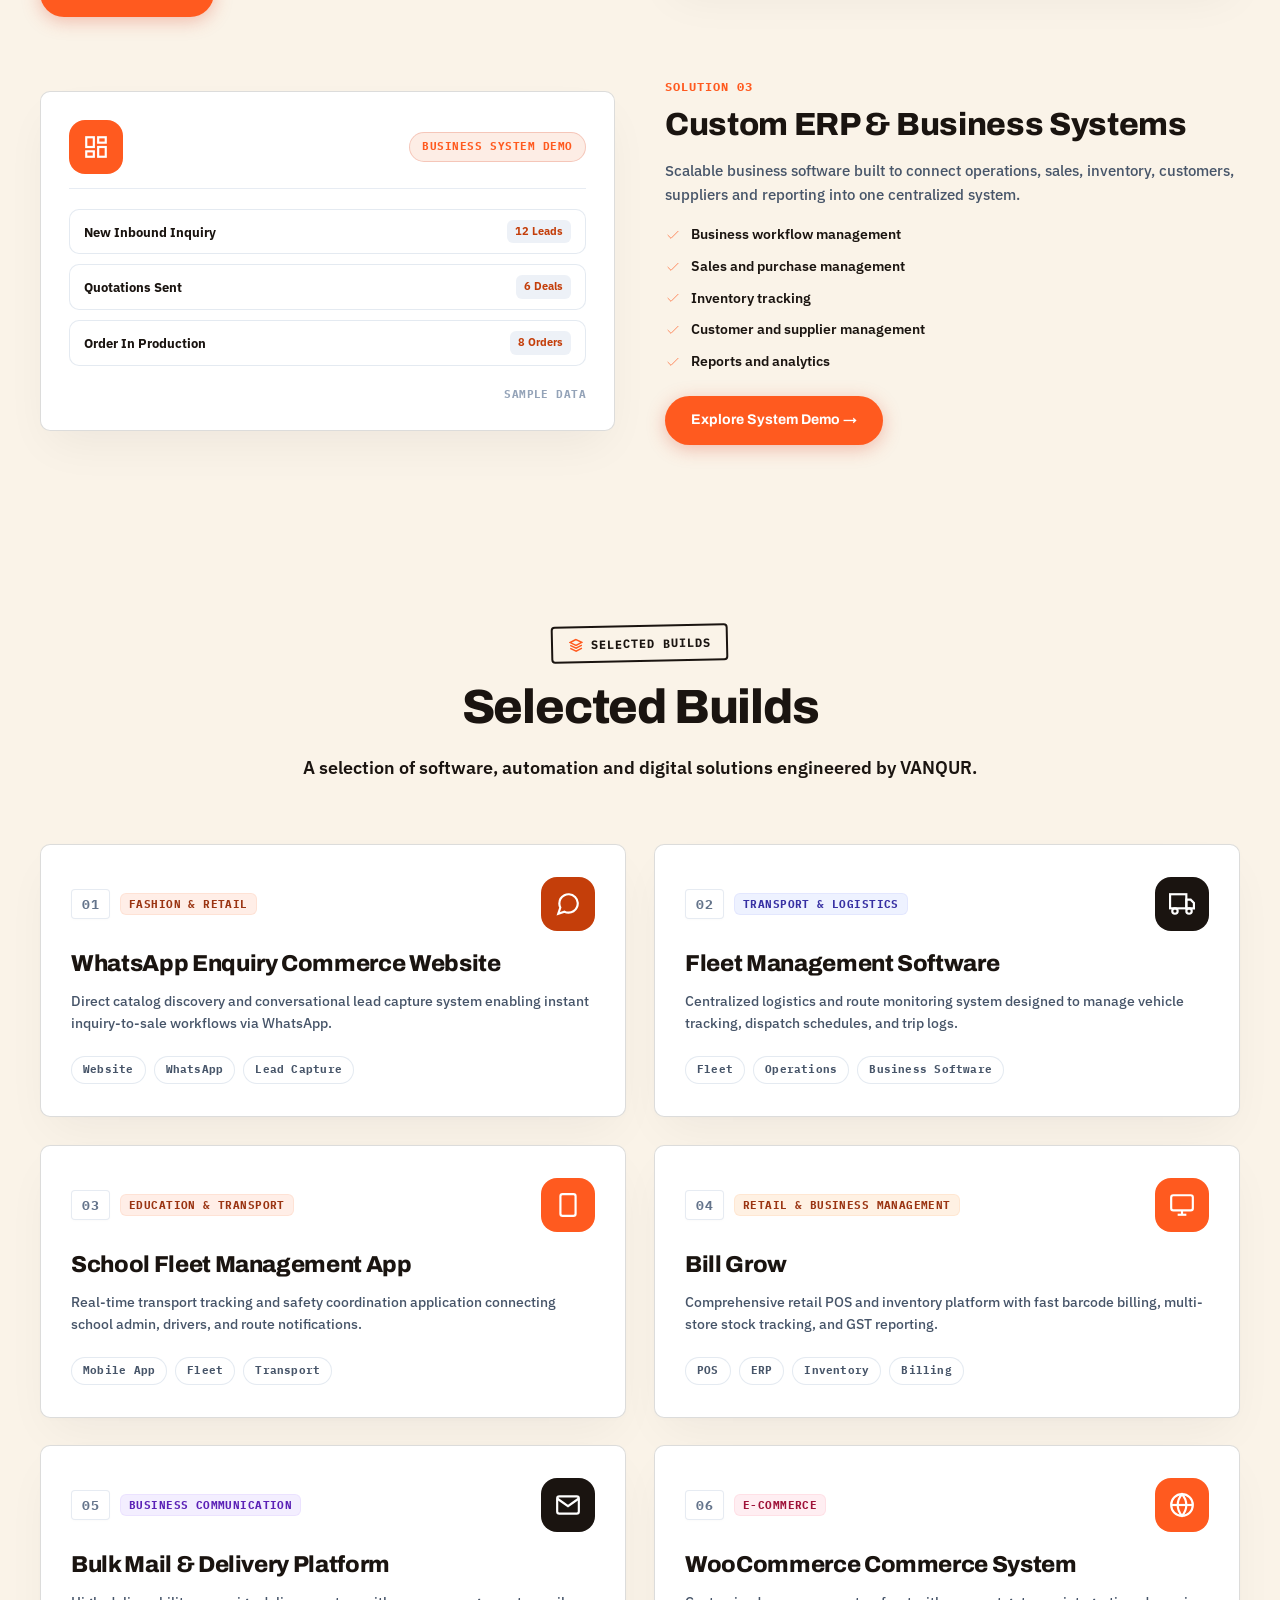
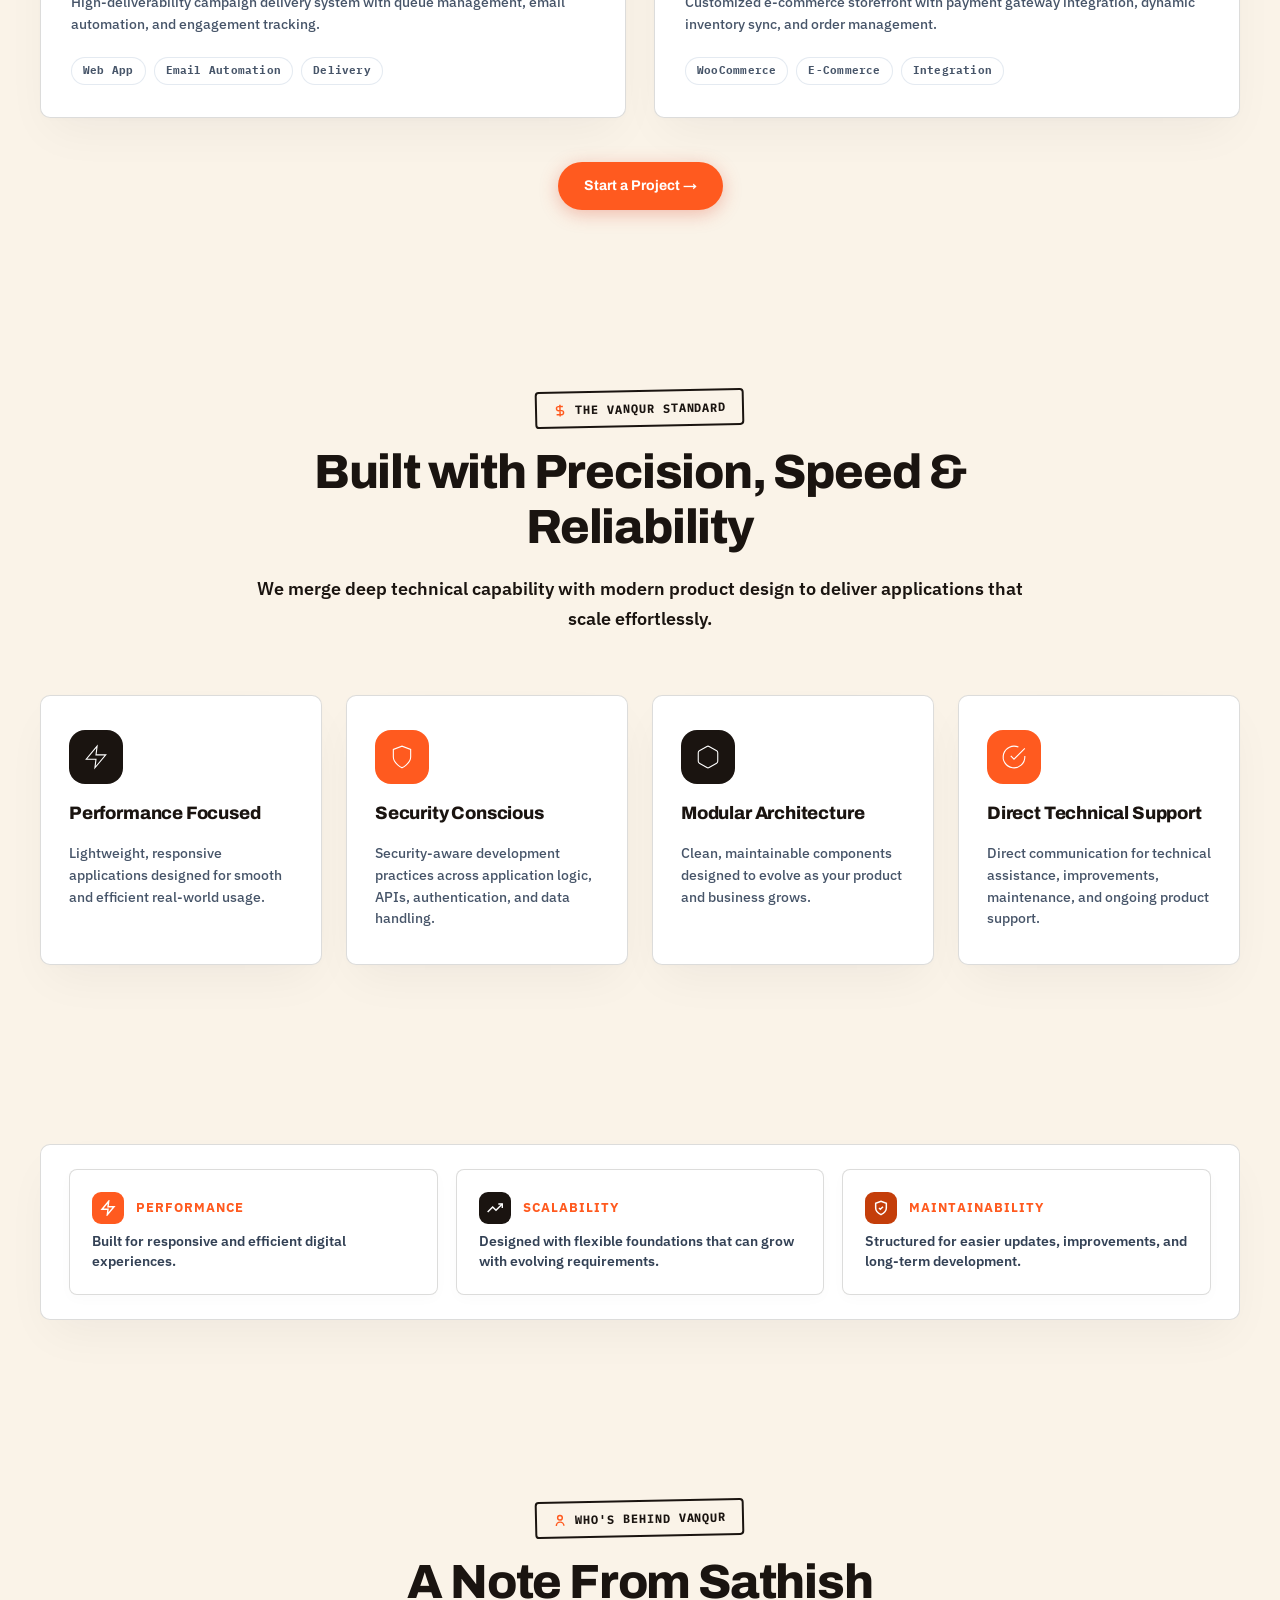
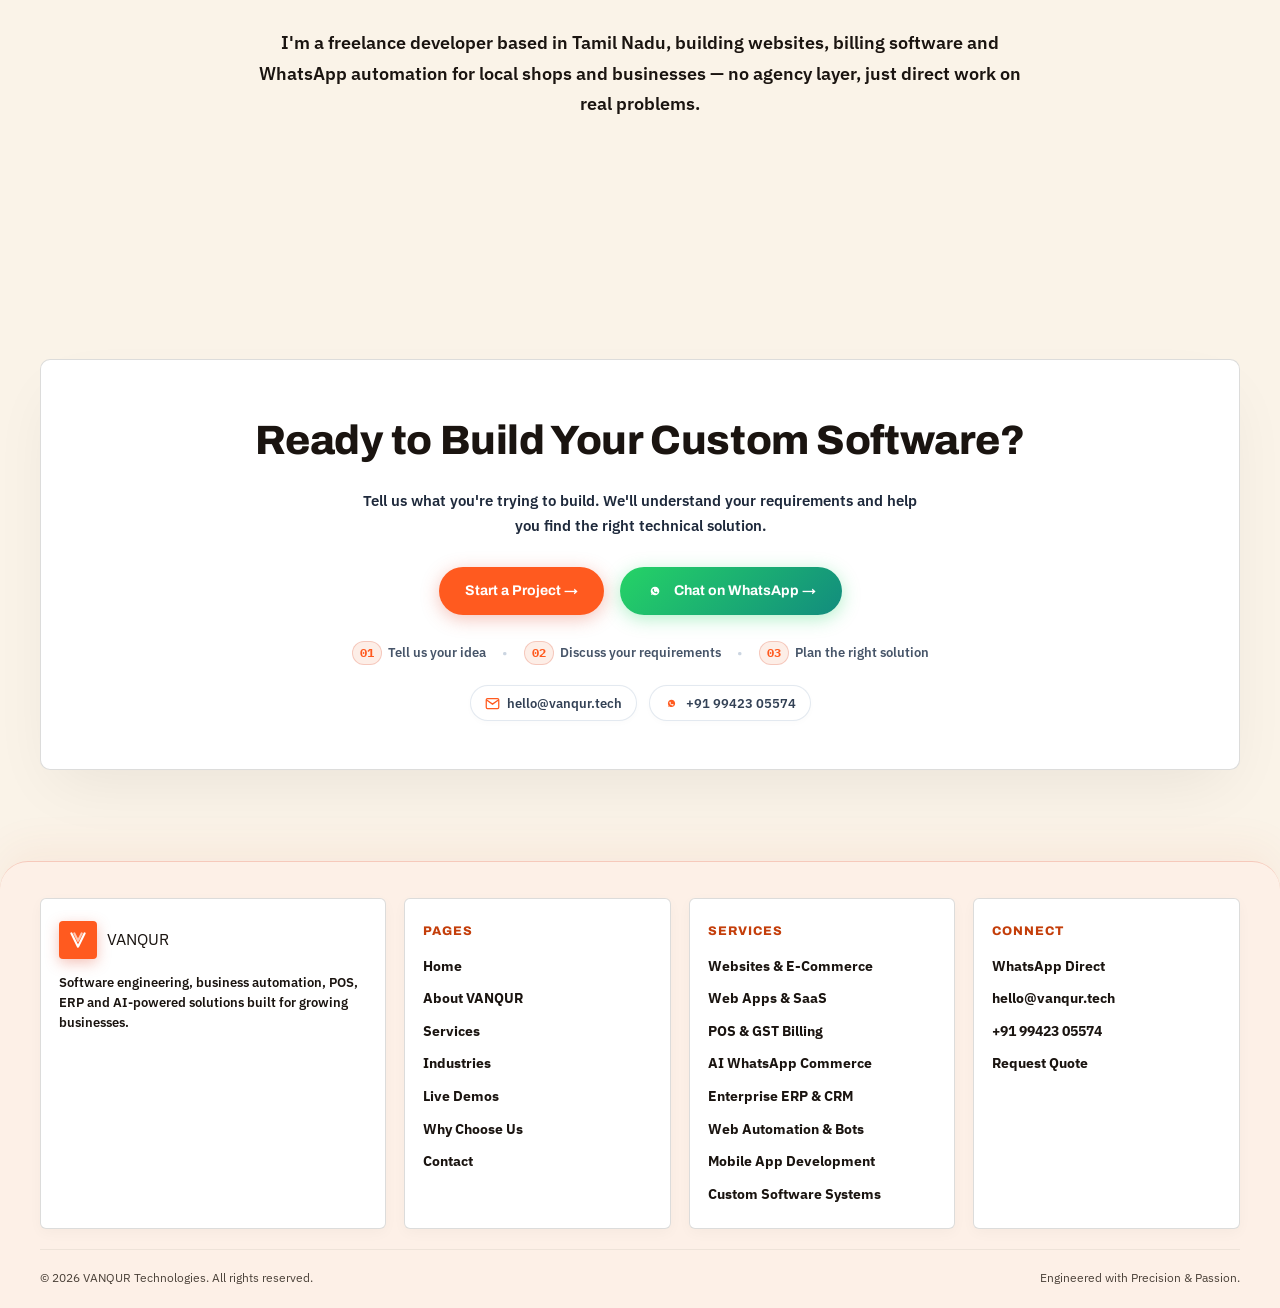
==== commit 27512d67: "Full site-wide flat redesign: remove all glassmorphism/glow effects, unify stamp badges, flatten car" ====
--- a/index.html
+++ b/index.html
@@ -170,7 +170,7 @@
   <!-- Hero Section (Home Overview) -->
   <header class="hero-section">
     <div class="container">
-      <div class="hero-grid">
+      <div class="hero-grid hero-grid-split">
         <div class="hero-content">
           <div class="hero-stamp">
             <span>UDUMALPET, TN</span>
--- a/css/style.css
+++ b/css/style.css
@@ -4,7 +4,7 @@
    ========================================================================== */
 
 /* --------------------------------------------------------------------------
-   Ambient Horizon Orbit Rings & 3D Glowing Background
+   Ambient Background — Flat Paper Grid (replaces glow rings)
    -------------------------------------------------------------------------- */
 .site-bg-ambient {
   position: fixed;
@@ -15,56 +15,16 @@
   pointer-events: none;
   z-index: 0;
   overflow: hidden;
-}
-
-/* Concentric Studio Horizon Rings */
+  background-image: radial-gradient(rgba(26, 20, 16, 0.06) 1px, transparent 1px);
+  background-size: 28px 28px;
+}
+
 .bg-studio-rings {
-  position: absolute;
-  top: -15vh;
-  left: 50%;
-  transform: translateX(-50%);
-  width: 100vw;
-  height: 100vh;
-  pointer-events: none;
-  background-repeat: no-repeat;
-  background-position: center top;
-  background-size: 1400px 900px;
-  background-image: 
-    radial-gradient(ellipse 1300px 750px at 50% 15%, transparent 48%, rgba(255, 255, 255, 0.75) 48.5%, rgba(210, 222, 238, 0.4) 49%, transparent 49.5%),
-    radial-gradient(ellipse 1050px 600px at 50% 18%, transparent 48%, rgba(255, 255, 255, 0.85) 48.5%, rgba(200, 214, 234, 0.45) 49%, transparent 49.5%),
-    radial-gradient(ellipse 800px 450px at 50% 22%, transparent 48%, rgba(255, 255, 255, 0.95) 48.5%, rgba(190, 206, 230, 0.5) 49%, transparent 49.5%),
-    radial-gradient(ellipse 550px 300px at 50% 26%, transparent 47.5%, rgba(255, 255, 255, 1) 48.5%, rgba(255, 220, 200, 0.6) 49.5%, transparent 50.5%);
-  opacity: 0.85;
-}
-
-/* Radiant Solar Amber Core Glow */
+  display: none;
+}
+
 .bg-neural-glow-1 {
-  position: absolute;
-  top: -10%;
-  left: 50%;
-  transform: translateX(-50%);
-  width: 900px;
-  height: 650px;
-  border-radius: 50%;
-  background: radial-gradient(ellipse at 50% 30%, rgba(255, 154, 60, 0.42) 0%, rgba(224, 83, 56, 0.28) 35%, rgba(255, 220, 200, 0.15) 60%, transparent 80%);
-  filter: blur(55px);
-  pointer-events: none;
-  animation: solarSunPulse 8s ease-in-out infinite alternate;
-}
-
-@keyframes solarSunPulse {
-  0% {
-    transform: translateX(-50%) scale(0.95);
-    opacity: 0.75;
-  }
-  50% {
-    transform: translateX(-50%) scale(1.05);
-    opacity: 0.95;
-  }
-  100% {
-    transform: translateX(-50%) scale(0.98);
-    opacity: 0.82;
-  }
+  display: none;
 }
 
 /* Interactive 2D Plexus Particle Canvas (Disabled) */
@@ -72,22 +32,9 @@
   display: none !important;
 }
 
-/* Cursor Glow */
+/* Cursor Glow (Disabled — mouse-follow blur is a template gimmick) */
 #cursor-glow {
-  position: fixed;
-  top: 0;
-  left: 0;
-  width: 380px;
-  height: 380px;
-  margin-top: -190px;
-  margin-left: -190px;
-  border-radius: 50%;
-  background: radial-gradient(circle, rgba(224, 83, 56, 0.12) 0%, rgba(255, 154, 60, 0.06) 40%, transparent 70%);
-  pointer-events: none;
-  z-index: 9999;
-  filter: blur(30px);
-  transition: opacity 0.3s ease;
-  will-change: transform;
+  display: none !important;
 }
 
 /* --------------------------------------------------------------------------
@@ -117,25 +64,26 @@
   z-index: 2;
 }
 
-/* iOS Frosted Glass Badge Capsule */
+/* Stamp-Style Section Badge (matches hero-stamp) */
 .section-badge {
   display: inline-flex;
   align-items: center;
   gap: 8px;
-  padding: 8px 20px;
-  background: rgba(255, 255, 255, 0.72) !important;
+  padding: 7px 16px;
+  background: transparent !important;
   backdrop-filter: none!important;
   -webkit-backdrop-filter: none!important;
-  border: 1px solid rgba(255, 255, 255, 0.9) !important;
-  border-radius: var(--radius-full);
+  border: 2px solid var(--text-primary) !important;
+  border-radius: var(--radius-xs);
   font-family: var(--font-mono);
   font-size: var(--text-xs);
   font-weight: 700;
-  color: var(--terracotta-deep);
+  color: var(--text-primary);
   text-transform: uppercase;
   letter-spacing: 0.08em;
   margin-bottom: 18px;
-  box-shadow: inset 0 1px 1px 0 #FFFFFF, 0 4px 14px rgba(0, 0, 0, 0.04) !important;
+  box-shadow: none !important;
+  transform: rotate(-1.2deg);
 }
 
 .section-badge svg {
@@ -199,11 +147,11 @@
 }
 
 .btn-secondary {
-  background: rgba(255, 255, 255, 0.8) !important;
+  background: #FFFFFF !important;
   backdrop-filter: none!important;
   -webkit-backdrop-filter: none!important;
   color: var(--text-primary);
-  border: 1px solid rgba(255, 255, 255, 0.9) !important;
+  border: 1px solid rgba(26, 20, 16, 0.15) !important;
   box-shadow: inset 0 1px 1px 0 #FFFFFF, 0 4px 12px rgba(0, 0, 0, 0.04) !important;
 }
 
@@ -356,10 +304,10 @@
 
 @media (min-width: 769px) {
   .nav-menu {
-    background: rgba(255, 255, 255, 0.85);
+    background: #FFFFFF;
     backdrop-filter: none;
     -webkit-backdrop-filter: none;
-    border: 1px solid rgba(255, 255, 255, 0.95);
+    border: 1px solid rgba(26, 20, 16, 0.15);
     border-radius: var(--radius-full);
     padding: 4px 6px;
     box-shadow: 0 4px 20px rgba(0, 0, 0, 0.04), inset 0 1px 1px #FFFFFF;
@@ -446,10 +394,10 @@
   max-width: calc(100vw - 28px);
   max-height: calc(100vh - 100px);
   overflow-y: auto;
-  background: rgba(255, 255, 255, 0.97);
+  background: #FFFFFF;
   backdrop-filter: none;
   -webkit-backdrop-filter: none;
-  border: 1px solid rgba(255, 255, 255, 0.95);
+  border: 1px solid rgba(26, 20, 16, 0.15);
   border-radius: 18px;
   padding: 12px 10px;
   box-shadow: 0 20px 45px -10px rgba(15, 23, 42, 0.14), 0 8px 20px rgba(224, 83, 56, 0.08), inset 0 1px 1px #FFFFFF;
@@ -620,6 +568,12 @@
 }
 
 .hero-grid {
+  display: flex;
+  justify-content: center;
+  text-align: center;
+}
+
+.hero-grid.hero-grid-split {
   display: grid;
   grid-template-columns: 1.15fr 0.85fr;
   align-items: center;
@@ -627,11 +581,41 @@
   text-align: left;
 }
 
+.hero-badge {
+  display: inline-flex;
+  align-items: center;
+  gap: 8px;
+  padding: 7px 16px;
+  background: transparent;
+  border: 2px solid var(--text-primary);
+  border-radius: var(--radius-xs);
+  font-family: var(--font-mono);
+  font-size: var(--text-xs);
+  font-weight: 700;
+  color: var(--text-primary);
+  letter-spacing: 0.08em;
+  margin-bottom: 24px;
+  transform: rotate(-1.2deg);
+}
+
+.badge-pulse-dot {
+  width: 7px;
+  height: 7px;
+  border-radius: 50%;
+  background: var(--terracotta-primary);
+  display: inline-block;
+}
+
 .hero-content {
   max-width: 620px;
   display: flex;
   flex-direction: column;
+  align-items: center;
+}
+
+.hero-grid-split .hero-content {
   align-items: flex-start;
+  max-width: 620px;
 }
 
 .hero-stamp {
@@ -787,7 +771,7 @@
 }
 
 @media (max-width: 968px) {
-  .hero-grid {
+  .hero-grid.hero-grid-split {
     grid-template-columns: 1fr;
     text-align: center;
   }
@@ -820,7 +804,7 @@
   align-items: center;
   justify-content: center;
   color: #FFFFFF;
-  box-shadow: 0 6px 16px rgba(0, 0, 0, 0.08), inset 0 1px 1px rgba(255, 255, 255, 0.4);
+  box-shadow: 0 6px 16px rgba(0, 0, 0, 0.08), ;
   transition: transform var(--transition-fast);
   flex-shrink: 0;
 }
@@ -838,7 +822,7 @@
   align-items: center;
   justify-content: center;
   color: #FFFFFF;
-  box-shadow: 0 4px 10px rgba(0, 0, 0, 0.06), inset 0 1px 1px rgba(255, 255, 255, 0.4);
+  box-shadow: 0 4px 10px rgba(0, 0, 0, 0.06), ;
   flex-shrink: 0;
 }
 
@@ -864,10 +848,10 @@
 }
 
 .pillar-card {
-  background: rgba(255, 255, 255, 0.48) !important;
+  background: #FFFFFF !important;
   backdrop-filter: none!important;
   -webkit-backdrop-filter: none!important;
-  border: 1px solid rgba(255, 255, 255, 0.82) !important;
+  border: 1px solid rgba(26, 20, 16, 0.15) !important;
   border-radius: var(--radius-xl);
   padding: 34px 28px;
   display: flex;
@@ -875,11 +859,11 @@
   gap: 18px;
   transition: all var(--transition-normal);
   position: relative;
-  box-shadow: inset 0 1.5px 1.5px 0 rgba(255, 255, 255, 0.95), 0 20px 45px -10px rgba(15, 23, 42, 0.05), 0 2px 6px rgba(15, 23, 42, 0.02) !important;
+  box-shadow: 0 20px 45px -10px rgba(15, 23, 42, 0.05), 0 2px 6px rgba(15, 23, 42, 0.02) !important;
 }
 
 .pillar-card:hover {
-  background: rgba(255, 255, 255, 0.72) !important;
+  background: #FFFFFF !important;
   transform: translateY(-6px);
   border-color: rgba(224, 83, 56, 0.45) !important;
   box-shadow: inset 0 1.5px 1.5px 0 #FFFFFF, 0 28px 60px -12px rgba(224, 83, 56, 0.18), 0 0 0 1px rgba(224, 83, 56, 0.25) !important;
@@ -914,10 +898,10 @@
 }
 
 .what-we-build-card {
-  background: rgba(255, 255, 255, 0.48) !important;
+  background: #FFFFFF !important;
   backdrop-filter: none!important;
   -webkit-backdrop-filter: none!important;
-  border: 1px solid rgba(255, 255, 255, 0.82) !important;
+  border: 1px solid rgba(26, 20, 16, 0.15) !important;
   border-radius: var(--radius-xl);
   padding: 30px 24px;
   display: flex;
@@ -925,11 +909,11 @@
   gap: 16px;
   transition: all var(--transition-normal);
   position: relative;
-  box-shadow: inset 0 1.5px 1.5px 0 rgba(255, 255, 255, 0.95), 0 20px 45px -10px rgba(15, 23, 42, 0.05), 0 2px 6px rgba(15, 23, 42, 0.02) !important;
+  box-shadow: 0 20px 45px -10px rgba(15, 23, 42, 0.05), 0 2px 6px rgba(15, 23, 42, 0.02) !important;
 }
 
 .what-we-build-card:hover {
-  background: rgba(255, 255, 255, 0.72) !important;
+  background: #FFFFFF !important;
   transform: translateY(-6px);
   border-color: rgba(224, 83, 56, 0.45) !important;
   box-shadow: inset 0 1.5px 1.5px 0 #FFFFFF, 0 28px 60px -12px rgba(224, 83, 56, 0.18), 0 0 0 1px rgba(224, 83, 56, 0.25) !important;
@@ -995,10 +979,10 @@
 }
 
 .service-detail-card {
-  background: rgba(255, 255, 255, 0.58) !important;
+  background: #FFFFFF !important;
   backdrop-filter: none!important;
   -webkit-backdrop-filter: none!important;
-  border: 1px solid rgba(255, 255, 255, 0.88) !important;
+  border: 1px solid rgba(26, 20, 16, 0.15) !important;
   border-radius: var(--radius-xl);
   padding: 38px 32px;
   box-shadow: inset 0 1.5px 1.5px 0 #FFFFFF, 0 25px 60px -10px rgba(15, 23, 42, 0.07) !important;
@@ -1056,9 +1040,9 @@
   font-weight: 600;
   color: #1A1410;
   padding: 12px 16px;
-  background: rgba(255, 255, 255, 0.88);
+  background: #FFFFFF;
   backdrop-filter: none;
-  border: 1px solid rgba(255, 255, 255, 0.95);
+  border: 1px solid rgba(26, 20, 16, 0.15);
   border-radius: 12px;
   box-shadow: inset 0 1px 1px #FFFFFF, 0 2px 8px rgba(0, 0, 0, 0.02);
 }
@@ -1101,8 +1085,8 @@
   color: #1E293B;
   font-weight: 600;
   padding: 24px;
-  background: rgba(255, 255, 255, 0.85);
-  border: 1px solid rgba(255, 255, 255, 0.95);
+  background: #FFFFFF;
+  border: 1px solid rgba(26, 20, 16, 0.15);
   border-radius: var(--radius-lg);
   border-left: 4px solid var(--terracotta-primary);
   box-shadow: 0 4px 20px rgba(0, 0, 0, 0.03);
@@ -1119,8 +1103,8 @@
   align-items: flex-start;
   gap: 18px;
   padding: 18px 22px;
-  background: rgba(255, 255, 255, 0.85);
-  border: 1px solid rgba(255, 255, 255, 0.95);
+  background: #FFFFFF;
+  border: 1px solid rgba(26, 20, 16, 0.15);
   border-radius: var(--radius-md);
   box-shadow: 0 4px 16px rgba(15, 23, 42, 0.03);
   transition: transform var(--transition-fast), border-color var(--transition-fast);
@@ -1183,10 +1167,10 @@
   align-items: center;
   gap: 24px;
   padding: 18px 26px;
-  background: rgba(255, 255, 255, 0.85) !important;
+  background: #FFFFFF !important;
   backdrop-filter: none!important;
   -webkit-backdrop-filter: none!important;
-  border: 1px solid rgba(255, 255, 255, 0.95) !important;
+  border: 1px solid rgba(26, 20, 16, 0.15) !important;
   border-radius: var(--radius-lg);
   box-shadow: inset 0 1px 1px #FFFFFF, 0 4px 16px rgba(15, 23, 42, 0.03) !important;
   transition: transform var(--transition-fast), border-color var(--transition-fast), box-shadow var(--transition-fast), background var(--transition-fast);
@@ -1310,10 +1294,10 @@
 }
 
 .showcase-glass-card {
-  background: rgba(255, 255, 255, 0.52) !important;
+  background: #FFFFFF !important;
   backdrop-filter: none!important;
   -webkit-backdrop-filter: none!important;
-  border: 1px solid rgba(255, 255, 255, 0.85) !important;
+  border: 1px solid rgba(26, 20, 16, 0.15) !important;
   border-radius: var(--radius-xl);
   padding: 28px;
   box-shadow: inset 0 1.5px 1.5px 0 #FFFFFF, 0 20px 45px -10px rgba(15, 23, 42, 0.06) !important;
@@ -1376,7 +1360,7 @@
   justify-content: space-between;
   font-size: 12px;
   padding: 8px 12px;
-  background: rgba(255, 255, 255, 0.85);
+  background: #FFFFFF;
   border-radius: 8px;
   color: #334155;
   border: 1px solid rgba(226, 232, 240, 0.8);
@@ -1503,22 +1487,22 @@
 }
 
 .service-card {
-  background: rgba(255, 255, 255, 0.48) !important;
+  background: #FFFFFF !important;
   backdrop-filter: none!important;
   -webkit-backdrop-filter: none!important;
-  border: 1px solid rgba(255, 255, 255, 0.82) !important;
+  border: 1px solid rgba(26, 20, 16, 0.15) !important;
   border-radius: var(--radius-xl);
   padding: 34px 30px;
   display: flex;
   flex-direction: column;
   justify-content: space-between;
   transition: all var(--transition-normal);
-  box-shadow: inset 0 1.5px 1.5px 0 rgba(255, 255, 255, 0.95), 0 20px 45px -10px rgba(15, 23, 42, 0.05), 0 2px 6px rgba(15, 23, 42, 0.02) !important;
+  box-shadow: 0 20px 45px -10px rgba(15, 23, 42, 0.05), 0 2px 6px rgba(15, 23, 42, 0.02) !important;
   position: relative;
 }
 
 .service-card:hover {
-  background: rgba(255, 255, 255, 0.72) !important;
+  background: #FFFFFF !important;
   transform: translateY(-6px);
   border-color: rgba(224, 83, 56, 0.45) !important;
   box-shadow: inset 0 1.5px 1.5px 0 #FFFFFF, 0 28px 60px -12px rgba(224, 83, 56, 0.18), 0 0 0 1px rgba(224, 83, 56, 0.25) !important;
@@ -1577,10 +1561,10 @@
   gap: 12px;
   font-weight: 600;
   padding: 12px 14px;
-  background: rgba(255, 255, 255, 0.92) !important;
+  background: #FFFFFF !important;
   backdrop-filter: none!important;
   -webkit-backdrop-filter: none!important;
-  border: 1px solid rgba(255, 255, 255, 0.98) !important;
+  border: 1px solid rgba(26, 20, 16, 0.15) !important;
   border-radius: 14px;
   box-shadow: inset 0 1px 1px #FFFFFF, 0 2px 6px rgba(0, 0, 0, 0.02);
   transition: all var(--transition-fast);
@@ -1626,13 +1610,13 @@
    Live Simulators Hub (iOS Liquid Frosted Sandbox)
    -------------------------------------------------------------------------- */
 .simulator-wrapper {
-  background: rgba(255, 255, 255, 0.46) !important;
+  background: #FFFFFF !important;
   backdrop-filter: none!important;
   -webkit-backdrop-filter: none!important;
-  border: 1px solid rgba(255, 255, 255, 0.75) !important;
+  border: 1px solid rgba(26, 20, 16, 0.15) !important;
   border-radius: var(--radius-xl);
   overflow: hidden;
-  box-shadow: inset 0 1.5px 1px 0 rgba(255, 255, 255, 1), 0 25px 60px -15px rgba(0, 0, 0, 0.07) !important;
+  box-shadow: 0 25px 60px -15px rgba(0, 0, 0, 0.07) !important;
   position: relative;
   z-index: 2;
 }
@@ -1642,7 +1626,7 @@
   align-items: center;
   justify-content: space-between;
   padding: 16px 20px;
-  background: rgba(255, 255, 255, 0.75);
+  background: #FFFFFF;
   backdrop-filter: none;
   -webkit-backdrop-filter: none;
   border-bottom: 1px solid rgba(0, 0, 0, 0.06);
@@ -1755,9 +1739,9 @@
 }
 
 .pos-cat-btn {
-  background: rgba(255, 255, 255, 0.85) !important;
+  background: #FFFFFF !important;
   backdrop-filter: none!important;
-  border: 1px solid rgba(255, 255, 255, 0.95) !important;
+  border: 1px solid rgba(26, 20, 16, 0.15) !important;
   color: #334155;
   padding: 8px 18px;
   border-radius: var(--radius-full);
@@ -1794,7 +1778,7 @@
 
 .pos-item-card {
   background: #FFFFFF !important;
-  border: 1px solid rgba(255, 255, 255, 0.95) !important;
+  border: 1px solid rgba(26, 20, 16, 0.15) !important;
   border-radius: 16px;
   padding: 14px 10px;
   text-align: center;
@@ -1841,9 +1825,9 @@
 }
 
 .pos-cart-panel {
-  background: rgba(255, 255, 255, 0.75) !important;
+  background: #FFFFFF !important;
   backdrop-filter: none!important;
-  border: 1px solid rgba(255, 255, 255, 0.85) !important;
+  border: 1px solid rgba(26, 20, 16, 0.15) !important;
   border-radius: 20px;
   padding: 20px;
   display: flex;
@@ -1875,9 +1859,9 @@
   align-items: center;
   justify-content: space-between;
   padding: 10px 12px;
-  background: rgba(255, 255, 255, 0.92) !important;
+  background: #FFFFFF !important;
   backdrop-filter: none!important;
-  border: 1px solid rgba(255, 255, 255, 0.98) !important;
+  border: 1px solid rgba(26, 20, 16, 0.15) !important;
   border-radius: 12px;
   font-size: var(--text-xs);
   color: #1A1410;
@@ -1893,7 +1877,7 @@
 .qty-btn {
   width: 24px;
   height: 24px;
-  background: rgba(255, 255, 255, 0.95);
+  background: #FFFFFF;
   border: 1px solid rgba(0, 0, 0, 0.08);
   color: var(--text-primary);
   border-radius: 6px;
@@ -1943,9 +1927,9 @@
 }
 
 .kanban-col {
-  background: rgba(255, 255, 255, 0.65) !important;
+  background: #FFFFFF !important;
   backdrop-filter: none!important;
-  border: 1px solid rgba(255, 255, 255, 0.85) !important;
+  border: 1px solid rgba(26, 20, 16, 0.15) !important;
   border-radius: var(--radius-md);
   padding: 16px;
   display: flex;
@@ -1963,9 +1947,9 @@
 }
 
 .kanban-card {
-  background: rgba(255, 255, 255, 0.82) !important;
+  background: #FFFFFF !important;
   backdrop-filter: none!important;
-  border: 1px solid rgba(255, 255, 255, 0.95) !important;
+  border: 1px solid rgba(26, 20, 16, 0.15) !important;
   border-radius: var(--radius-sm);
   padding: 12px;
   font-size: var(--text-xs);
@@ -2253,7 +2237,7 @@
    Testimonials (Apple iOS Translucent Frosted Glass)
    -------------------------------------------------------------------------- */
 .testimonial-card {
-  background: rgba(255, 255, 255, 0.94) !important;
+  background: #FFFFFF !important;
   backdrop-filter: none!important;
   -webkit-backdrop-filter: none!important;
   border: 1px solid #FFFFFF !important;
@@ -2290,10 +2274,10 @@
   margin-bottom: 20px;
   font-style: italic;
   padding: 16px 18px;
-  background: rgba(255, 255, 255, 0.88) !important;
+  background: #FFFFFF !important;
   backdrop-filter: none!important;
   -webkit-backdrop-filter: none!important;
-  border: 1px solid rgba(255, 255, 255, 0.95) !important;
+  border: 1px solid rgba(26, 20, 16, 0.15) !important;
   border-radius: 16px;
   box-shadow: inset 0 1px 1px #FFFFFF, 0 4px 12px rgba(0, 0, 0, 0.03);
 }
@@ -2315,7 +2299,7 @@
   font-weight: 800;
   color: #FFFFFF;
   font-size: 18px;
-  box-shadow: 0 4px 12px rgba(18, 24, 38, 0.25), inset 0 1px 1px rgba(255, 255, 255, 0.4);
+  box-shadow: 0 4px 12px rgba(18, 24, 38, 0.25), ;
 }
 
 .client-info h4 {
@@ -2342,16 +2326,16 @@
 }
 
 .contact-info-card {
-  background: rgba(255, 255, 255, 0.48) !important;
+  background: #FFFFFF !important;
   backdrop-filter: none!important;
   -webkit-backdrop-filter: none!important;
-  border: 1px solid rgba(255, 255, 255, 0.82) !important;
+  border: 1px solid rgba(26, 20, 16, 0.15) !important;
   border-radius: var(--radius-xl);
   padding: 34px 28px;
   display: flex;
   flex-direction: column;
   gap: 16px;
-  box-shadow: inset 0 1.5px 1.5px 0 rgba(255, 255, 255, 0.95), 0 20px 45px -10px rgba(15, 23, 42, 0.05), 0 2px 6px rgba(15, 23, 42, 0.02) !important;
+  box-shadow: 0 20px 45px -10px rgba(15, 23, 42, 0.05), 0 2px 6px rgba(15, 23, 42, 0.02) !important;
 }
 
 .contact-channel-item {
@@ -2359,10 +2343,10 @@
   align-items: flex-start;
   gap: 16px;
   padding: 14px 16px;
-  background: rgba(255, 255, 255, 0.88) !important;
+  background: #FFFFFF !important;
   backdrop-filter: none!important;
   -webkit-backdrop-filter: none!important;
-  border: 1px solid rgba(255, 255, 255, 0.95) !important;
+  border: 1px solid rgba(26, 20, 16, 0.15) !important;
   border-radius: 16px;
   box-shadow: inset 0 1px 1px #FFFFFF, 0 4px 12px rgba(0, 0, 0, 0.03);
   transition: all var(--transition-fast);
@@ -2399,13 +2383,13 @@
 }
 
 .contact-form-card {
-  background: rgba(255, 255, 255, 0.48) !important;
+  background: #FFFFFF !important;
   backdrop-filter: none!important;
   -webkit-backdrop-filter: none!important;
-  border: 1px solid rgba(255, 255, 255, 0.82) !important;
+  border: 1px solid rgba(26, 20, 16, 0.15) !important;
   border-radius: var(--radius-xl);
   padding: 34px 28px;
-  box-shadow: inset 0 1.5px 1.5px 0 rgba(255, 255, 255, 0.95), 0 20px 45px -10px rgba(15, 23, 42, 0.05), 0 2px 6px rgba(15, 23, 42, 0.02) !important;
+  box-shadow: 0 20px 45px -10px rgba(15, 23, 42, 0.05), 0 2px 6px rgba(15, 23, 42, 0.02) !important;
 }
 
 .form-row-2 {
@@ -2428,7 +2412,7 @@
 }
 
 .form-control {
-  background: rgba(255, 255, 255, 0.92) !important;
+  background: #FFFFFF !important;
   backdrop-filter: none!important;
   -webkit-backdrop-filter: none!important;
   border: 1px solid rgba(226, 232, 240, 0.95) !important;
@@ -2457,10 +2441,22 @@
    Dedicated Page Hero Header (iOS Frosted Glass)
    -------------------------------------------------------------------------- */
 .page-hero-header {
-  padding: calc(var(--header-height) + 40px) 0 40px 0;
+  padding: calc(var(--header-height) + 40px) 0 44px 0;
   text-align: center;
-  border-bottom: 1px solid rgba(255, 255, 255, 0.8);
+  border-bottom: 2px dashed rgba(26, 20, 16, 0.22);
   margin-bottom: 60px;
+  position: relative;
+}
+
+.page-hero-header::after {
+  content: '';
+  position: absolute;
+  bottom: -2px;
+  left: 50%;
+  transform: translateX(-50%);
+  width: 64px;
+  height: 4px;
+  background: var(--terracotta-primary);
 }
 
 .page-hero-header .section-title {
@@ -2468,7 +2464,7 @@
 }
 
 .page-hero-header .section-subtitle {
-  color: #334155 !important;
+  color: var(--text-secondary) !important;
   max-width: 680px;
   margin: 0 auto;
 }
@@ -2477,25 +2473,25 @@
    Trust Metrics Banner (Apple iOS Translucent Frosted Glass Card)
    -------------------------------------------------------------------------- */
 .trust-metrics-card {
-  background: rgba(255, 255, 255, 0.48) !important;
+  background: #FFFFFF !important;
   backdrop-filter: none!important;
   -webkit-backdrop-filter: none!important;
-  border: 1px solid rgba(255, 255, 255, 0.78) !important;
+  border: 1px solid rgba(26, 20, 16, 0.15) !important;
   border-radius: var(--radius-xl);
   padding: 28px 32px;
   display: grid;
   grid-template-columns: repeat(auto-fit, minmax(200px, 1fr));
   gap: 18px;
   text-align: center;
-  box-shadow: inset 0 1.5px 1.5px 0 rgba(255, 255, 255, 0.95), 0 20px 45px -10px rgba(15, 23, 42, 0.05) !important;
+  box-shadow: 0 20px 45px -10px rgba(15, 23, 42, 0.05) !important;
 }
 
 .trust-metric-pill {
   padding: 18px 14px;
-  background: rgba(255, 255, 255, 0.88) !important;
+  background: #FFFFFF !important;
   backdrop-filter: none!important;
   -webkit-backdrop-filter: none!important;
-  border: 1px solid rgba(255, 255, 255, 0.95) !important;
+  border: 1px solid rgba(26, 20, 16, 0.15) !important;
   border-radius: var(--radius-lg);
   box-shadow: inset 0 1px 1px #FFFFFF, 0 4px 14px rgba(0, 0, 0, 0.02);
 }
@@ -2519,24 +2515,24 @@
    Value Statement Capabilities Strip (Apple iOS Frosted Glass Card)
    -------------------------------------------------------------------------- */
 .value-strip-card {
-  background: rgba(255, 255, 255, 0.48) !important;
+  background: #FFFFFF !important;
   backdrop-filter: none!important;
   -webkit-backdrop-filter: none!important;
-  border: 1px solid rgba(255, 255, 255, 0.78) !important;
+  border: 1px solid rgba(26, 20, 16, 0.15) !important;
   border-radius: var(--radius-xl);
   padding: 24px 28px;
   display: grid;
   grid-template-columns: repeat(3, 1fr);
   gap: 18px;
-  box-shadow: inset 0 1.5px 1.5px 0 rgba(255, 255, 255, 0.95), 0 20px 45px -10px rgba(15, 23, 42, 0.05) !important;
+  box-shadow: 0 20px 45px -10px rgba(15, 23, 42, 0.05) !important;
 }
 
 .value-strip-item {
   padding: 22px 22px;
-  background: rgba(255, 255, 255, 0.88) !important;
+  background: #FFFFFF !important;
   backdrop-filter: none!important;
   -webkit-backdrop-filter: none!important;
-  border: 1px solid rgba(255, 255, 255, 0.95) !important;
+  border: 1px solid rgba(26, 20, 16, 0.15) !important;
   border-radius: var(--radius-lg);
   box-shadow: inset 0 1px 1px #FFFFFF, 0 4px 14px rgba(0, 0, 0, 0.02);
   display: flex;
@@ -2595,17 +2591,17 @@
    CTA Banner (Apple iOS Translucent Frosted Glass Card)
    -------------------------------------------------------------------------- */
 .cta-banner-glass {
-  background: rgba(255, 255, 255, 0.58) !important;
+  background: #FFFFFF !important;
   backdrop-filter: none!important;
   -webkit-backdrop-filter: none!important;
-  border: 1px solid rgba(255, 255, 255, 0.85) !important;
+  border: 1px solid rgba(26, 20, 16, 0.15) !important;
   border-radius: var(--radius-xl);
   padding: 48px 36px;
   color: #1A1410;
   text-align: center;
   position: relative;
   overflow: hidden;
-  box-shadow: inset 0 1.5px 1px 0 rgba(255, 255, 255, 0.95), 0 25px 60px -15px rgba(0, 0, 0, 0.07) !important;
+  box-shadow: 0 25px 60px -15px rgba(0, 0, 0, 0.07) !important;
 }
 
 .cta-title {
@@ -2679,7 +2675,7 @@
   align-items: center;
   gap: 7px;
   padding: 7px 14px;
-  background: rgba(255, 255, 255, 0.88);
+  background: #FFFFFF;
   border: 1px solid rgba(226, 232, 240, 0.95);
   border-radius: var(--radius-full);
   font-size: 12.5px;
@@ -2718,7 +2714,7 @@
   border-top-left-radius: 28px;
   border-top-right-radius: 28px;
   border-top: 1px solid rgba(224, 83, 56, 0.25) !important;
-  box-shadow: inset 0 1.5px 1px 0 rgba(255, 255, 255, 0.95), 0 -15px 40px rgba(224, 83, 56, 0.06) !important;
+  box-shadow: 0 -15px 40px rgba(224, 83, 56, 0.06) !important;
 }
 
 .footer-grid {
@@ -2729,10 +2725,10 @@
 }
 
 .footer-card-box {
-  background: rgba(255, 255, 255, 0.65) !important;
+  background: #FFFFFF !important;
   backdrop-filter: none!important;
   -webkit-backdrop-filter: none!important;
-  border: 1px solid rgba(255, 255, 255, 0.85) !important;
+  border: 1px solid rgba(26, 20, 16, 0.15) !important;
   border-radius: var(--radius-md);
   padding: 22px 18px;
   box-shadow: inset 0 1px 0 #FFFFFF, 0 4px 14px rgba(0, 0, 0, 0.03);
@@ -3050,10 +3046,10 @@
 }
 
 .industry-card {
-  background: rgba(255, 255, 255, 0.48) !important;
+  background: #FFFFFF !important;
   backdrop-filter: none!important;
   -webkit-backdrop-filter: none!important;
-  border: 1px solid rgba(255, 255, 255, 0.82) !important;
+  border: 1px solid rgba(26, 20, 16, 0.15) !important;
   border-radius: var(--radius-xl);
   padding: 34px 30px;
   display: flex;
@@ -3061,11 +3057,11 @@
   justify-content: space-between;
   transition: all var(--transition-normal);
   position: relative;
-  box-shadow: inset 0 1.5px 1.5px 0 rgba(255, 255, 255, 0.95), 0 20px 45px -10px rgba(15, 23, 42, 0.05), 0 2px 6px rgba(15, 23, 42, 0.02) !important;
+  box-shadow: 0 20px 45px -10px rgba(15, 23, 42, 0.05), 0 2px 6px rgba(15, 23, 42, 0.02) !important;
 }
 
 .industry-card:hover {
-  background: rgba(255, 255, 255, 0.72) !important;
+  background: #FFFFFF !important;
   transform: translateY(-6px);
   border-color: rgba(224, 83, 56, 0.45) !important;
   box-shadow: inset 0 1.5px 1.5px 0 #FFFFFF, 0 28px 60px -12px rgba(224, 83, 56, 0.18), 0 0 0 1px rgba(224, 83, 56, 0.25) !important;
@@ -3143,7 +3139,7 @@
   font-size: 12px;
   font-weight: 600;
   color: #334155;
-  background: rgba(255, 255, 255, 0.9);
+  background: #FFFFFF;
   border: 1px solid rgba(0, 0, 0, 0.06);
   padding: 4px 10px;
   border-radius: var(--radius-full);
@@ -3176,10 +3172,10 @@
   padding: 22px 24px;
   margin: 50px auto 0 auto;
   max-width: 760px;
-  background: rgba(255, 255, 255, 0.72);
+  background: #FFFFFF;
   backdrop-filter: none;
   -webkit-backdrop-filter: none;
-  border: 1px solid rgba(255, 255, 255, 0.95);
+  border: 1px solid rgba(26, 20, 16, 0.15);
   border-radius: var(--radius-full);
   box-shadow: inset 0 1px 1px #FFFFFF, 0 4px 16px rgba(0, 0, 0, 0.03);
 }
@@ -3211,10 +3207,10 @@
 }
 
 .selected-build-card {
-  background: rgba(255, 255, 255, 0.48) !important;
+  background: #FFFFFF !important;
   backdrop-filter: none!important;
   -webkit-backdrop-filter: none!important;
-  border: 1px solid rgba(255, 255, 255, 0.82) !important;
+  border: 1px solid rgba(26, 20, 16, 0.15) !important;
   border-radius: var(--radius-xl);
   padding: 32px 30px;
   display: flex;
@@ -3223,11 +3219,11 @@
   gap: 18px;
   transition: all var(--transition-normal);
   position: relative;
-  box-shadow: inset 0 1.5px 1.5px 0 rgba(255, 255, 255, 0.95), 0 20px 45px -10px rgba(15, 23, 42, 0.05), 0 2px 6px rgba(15, 23, 42, 0.02) !important;
+  box-shadow: 0 20px 45px -10px rgba(15, 23, 42, 0.05), 0 2px 6px rgba(15, 23, 42, 0.02) !important;
 }
 
 .selected-build-card:hover {
-  background: rgba(255, 255, 255, 0.72) !important;
+  background: #FFFFFF !important;
   transform: translateY(-6px);
   border-color: rgba(224, 83, 56, 0.45) !important;
   box-shadow: inset 0 1.5px 1.5px 0 #FFFFFF, 0 28px 60px -12px rgba(224, 83, 56, 0.18), 0 0 0 1px rgba(224, 83, 56, 0.25) !important;
@@ -3257,7 +3253,7 @@
   font-weight: 800;
   color: #64748B;
   letter-spacing: 0.04em;
-  background: rgba(255, 255, 255, 0.85);
+  background: #FFFFFF;
   padding: 4px 10px;
   border-radius: var(--radius-sm);
   border: 1px solid rgba(226, 232, 240, 0.85);
@@ -3349,7 +3345,7 @@
   font-size: 11px;
   font-weight: 700;
   color: #475569;
-  background: rgba(255, 255, 255, 0.85);
+  background: #FFFFFF;
   border: 1px solid rgba(226, 232, 240, 0.9);
   padding: 4px 11px;
   border-radius: var(--radius-full);
